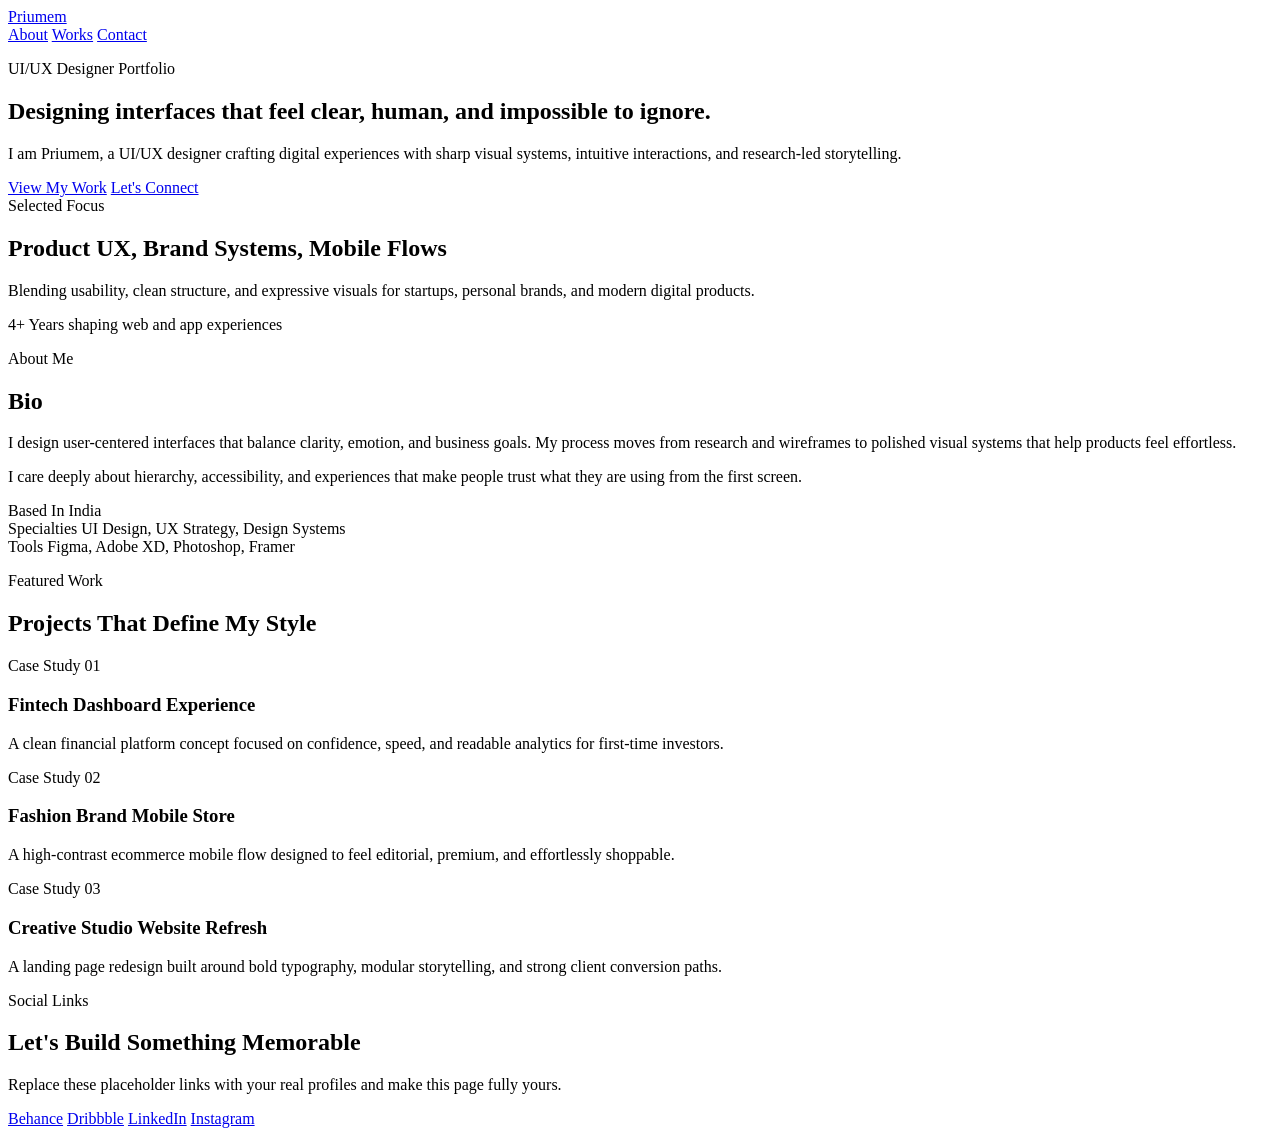
==== index.html @ 35faa994 "Add portfolio landing page" ====
<!DOCTYPE html>
<html lang="en">
  <head>
    <meta charset="UTF-8" />
    <meta name="viewport" content="width=device-width, initial-scale=1.0" />
    <title>Priumem | UI/UX Designer</title>
    <meta
      name="description"
      content="Portfolio landing page for Priumem, a UI/UX designer focused on thoughtful product experiences and bold visual systems."
    />
    <link rel="preconnect" href="https://fonts.googleapis.com" />
    <link rel="preconnect" href="https://fonts.gstatic.com" crossorigin />
    <link
      href="https://fonts.googleapis.com/css2?family=Syne:wght@400;500;600;700;800&family=Manrope:wght@400;500;600;700&display=swap"
      rel="stylesheet"
    />
    <link rel="stylesheet" href="styles.css" />
  </head>
  <body>
    <div class="page-shell">
      <header class="topbar">
        <a class="brand" href="#home">Priumem</a>
        <nav class="nav">
          <a href="#about">About</a>
          <a href="#works">Works</a>
          <a href="#contact">Contact</a>
        </nav>
      </header>

      <main id="home">
        <section class="hero reveal">
          <div class="hero-copy">
            <p class="eyebrow">UI/UX Designer Portfolio</p>
            <h1>Designing interfaces that feel clear, human, and impossible to ignore.</h1>
            <p class="hero-text">
              I am Priumem, a UI/UX designer crafting digital experiences with sharp
              visual systems, intuitive interactions, and research-led storytelling.
            </p>
            <div class="hero-actions">
              <a class="button button-primary" href="#works">View My Work</a>
              <a class="button button-secondary" href="#contact">Let's Connect</a>
            </div>
          </div>

          <div class="hero-panel">
            <div class="hero-card hero-card-main">
              <span class="card-label">Selected Focus</span>
              <h2>Product UX, Brand Systems, Mobile Flows</h2>
              <p>
                Blending usability, clean structure, and expressive visuals for startups,
                personal brands, and modern digital products.
              </p>
            </div>
            <div class="hero-card hero-card-accent">
              <span class="stat-number">4+</span>
              <span class="stat-label">Years shaping web and app experiences</span>
            </div>
          </div>
        </section>

        <section id="about" class="about reveal">
          <div class="section-heading">
            <p class="eyebrow">About Me</p>
            <h2>Bio</h2>
          </div>
          <div class="about-grid">
            <article class="about-card">
              <p>
                I design user-centered interfaces that balance clarity, emotion, and
                business goals. My process moves from research and wireframes to polished
                visual systems that help products feel effortless.
              </p>
              <p>
                I care deeply about hierarchy, accessibility, and experiences that make
                people trust what they are using from the first screen.
              </p>
            </article>
            <aside class="about-meta">
              <div class="meta-item">
                <span class="meta-title">Based In</span>
                <span class="meta-value">India</span>
              </div>
              <div class="meta-item">
                <span class="meta-title">Specialties</span>
                <span class="meta-value">UI Design, UX Strategy, Design Systems</span>
              </div>
              <div class="meta-item">
                <span class="meta-title">Tools</span>
                <span class="meta-value">Figma, Adobe XD, Photoshop, Framer</span>
              </div>
            </aside>
          </div>
        </section>

        <section id="works" class="works reveal">
          <div class="section-heading">
            <p class="eyebrow">Featured Work</p>
            <h2>Projects That Define My Style</h2>
          </div>

          <div class="work-grid">
            <article class="work-card">
              <div class="work-visual work-visual-one"></div>
              <div class="work-content">
                <p class="work-type">Case Study 01</p>
                <h3>Fintech Dashboard Experience</h3>
                <p>
                  A clean financial platform concept focused on confidence, speed, and
                  readable analytics for first-time investors.
                </p>
              </div>
            </article>

            <article class="work-card">
              <div class="work-visual work-visual-two"></div>
              <div class="work-content">
                <p class="work-type">Case Study 02</p>
                <h3>Fashion Brand Mobile Store</h3>
                <p>
                  A high-contrast ecommerce mobile flow designed to feel editorial,
                  premium, and effortlessly shoppable.
                </p>
              </div>
            </article>

            <article class="work-card">
              <div class="work-visual work-visual-three"></div>
              <div class="work-content">
                <p class="work-type">Case Study 03</p>
                <h3>Creative Studio Website Refresh</h3>
                <p>
                  A landing page redesign built around bold typography, modular storytelling,
                  and strong client conversion paths.
                </p>
              </div>
            </article>
          </div>
        </section>

        <section id="contact" class="contact reveal">
          <div class="section-heading">
            <p class="eyebrow">Social Links</p>
            <h2>Let's Build Something Memorable</h2>
          </div>

          <div class="contact-panel">
            <p>
              Replace these placeholder links with your real profiles and make this page
              fully yours.
            </p>
            <div class="social-links">
              <a href="https://www.behance.net/" target="_blank" rel="noreferrer">Behance</a>
              <a href="https://dribbble.com/" target="_blank" rel="noreferrer">Dribbble</a>
              <a href="https://www.linkedin.com/" target="_blank" rel="noreferrer">LinkedIn</a>
              <a href="https://www.instagram.com/" target="_blank" rel="noreferrer">Instagram</a>
            </div>
          </div>
        </section>
      </main>
    </div>

    <script src="script.js"></script>
  </body>
</html>
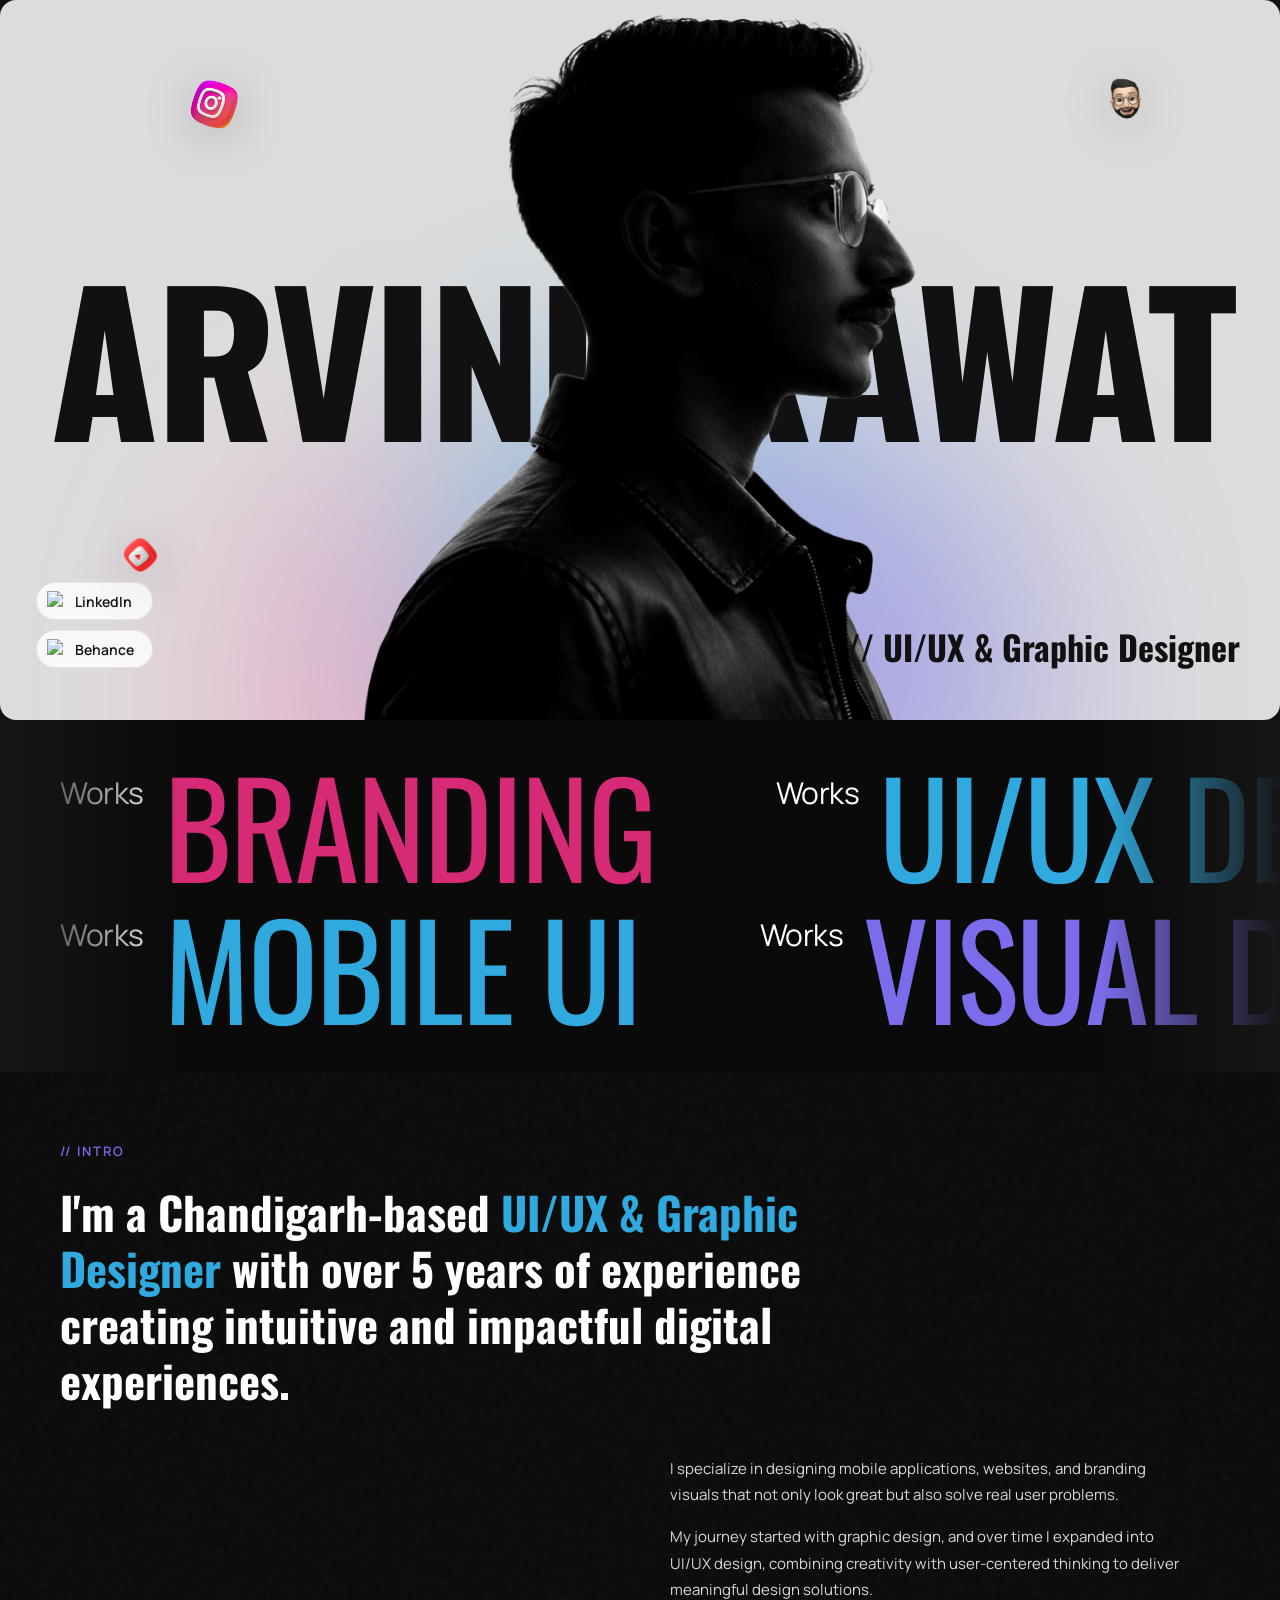
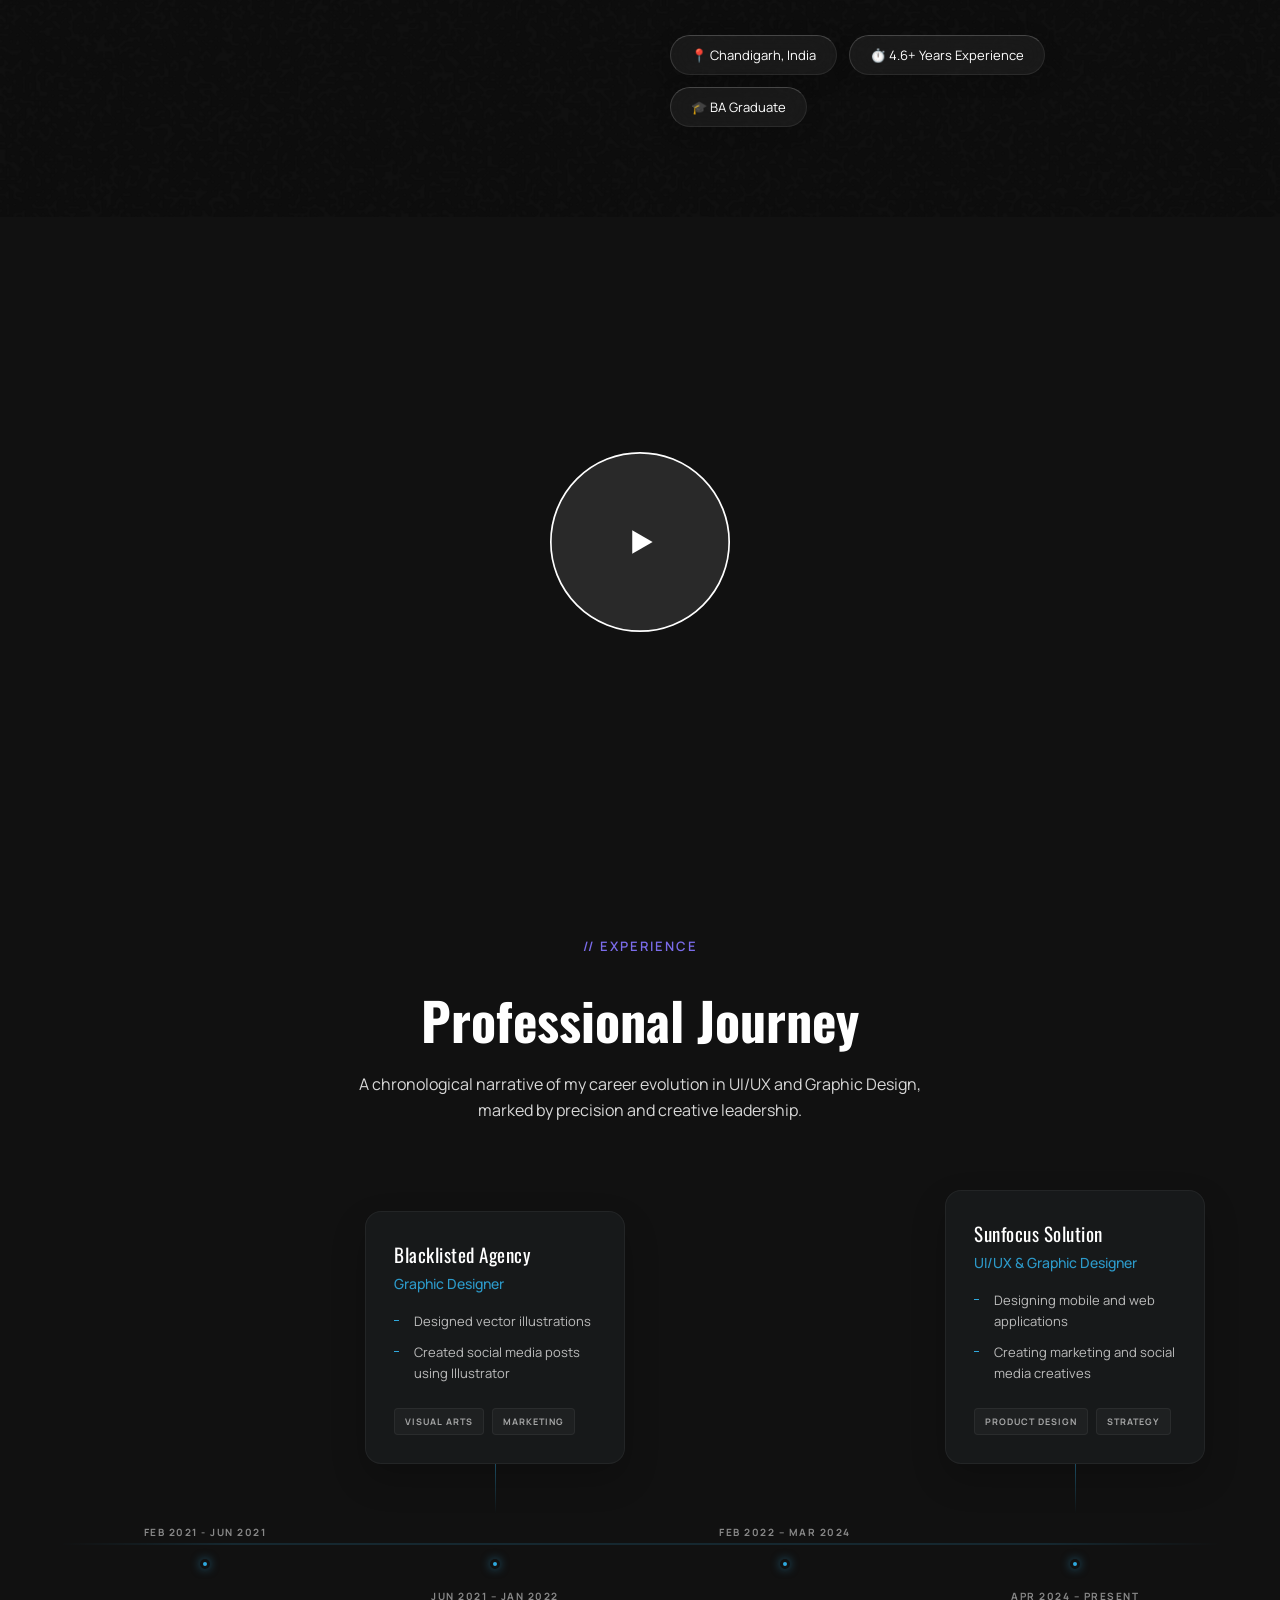
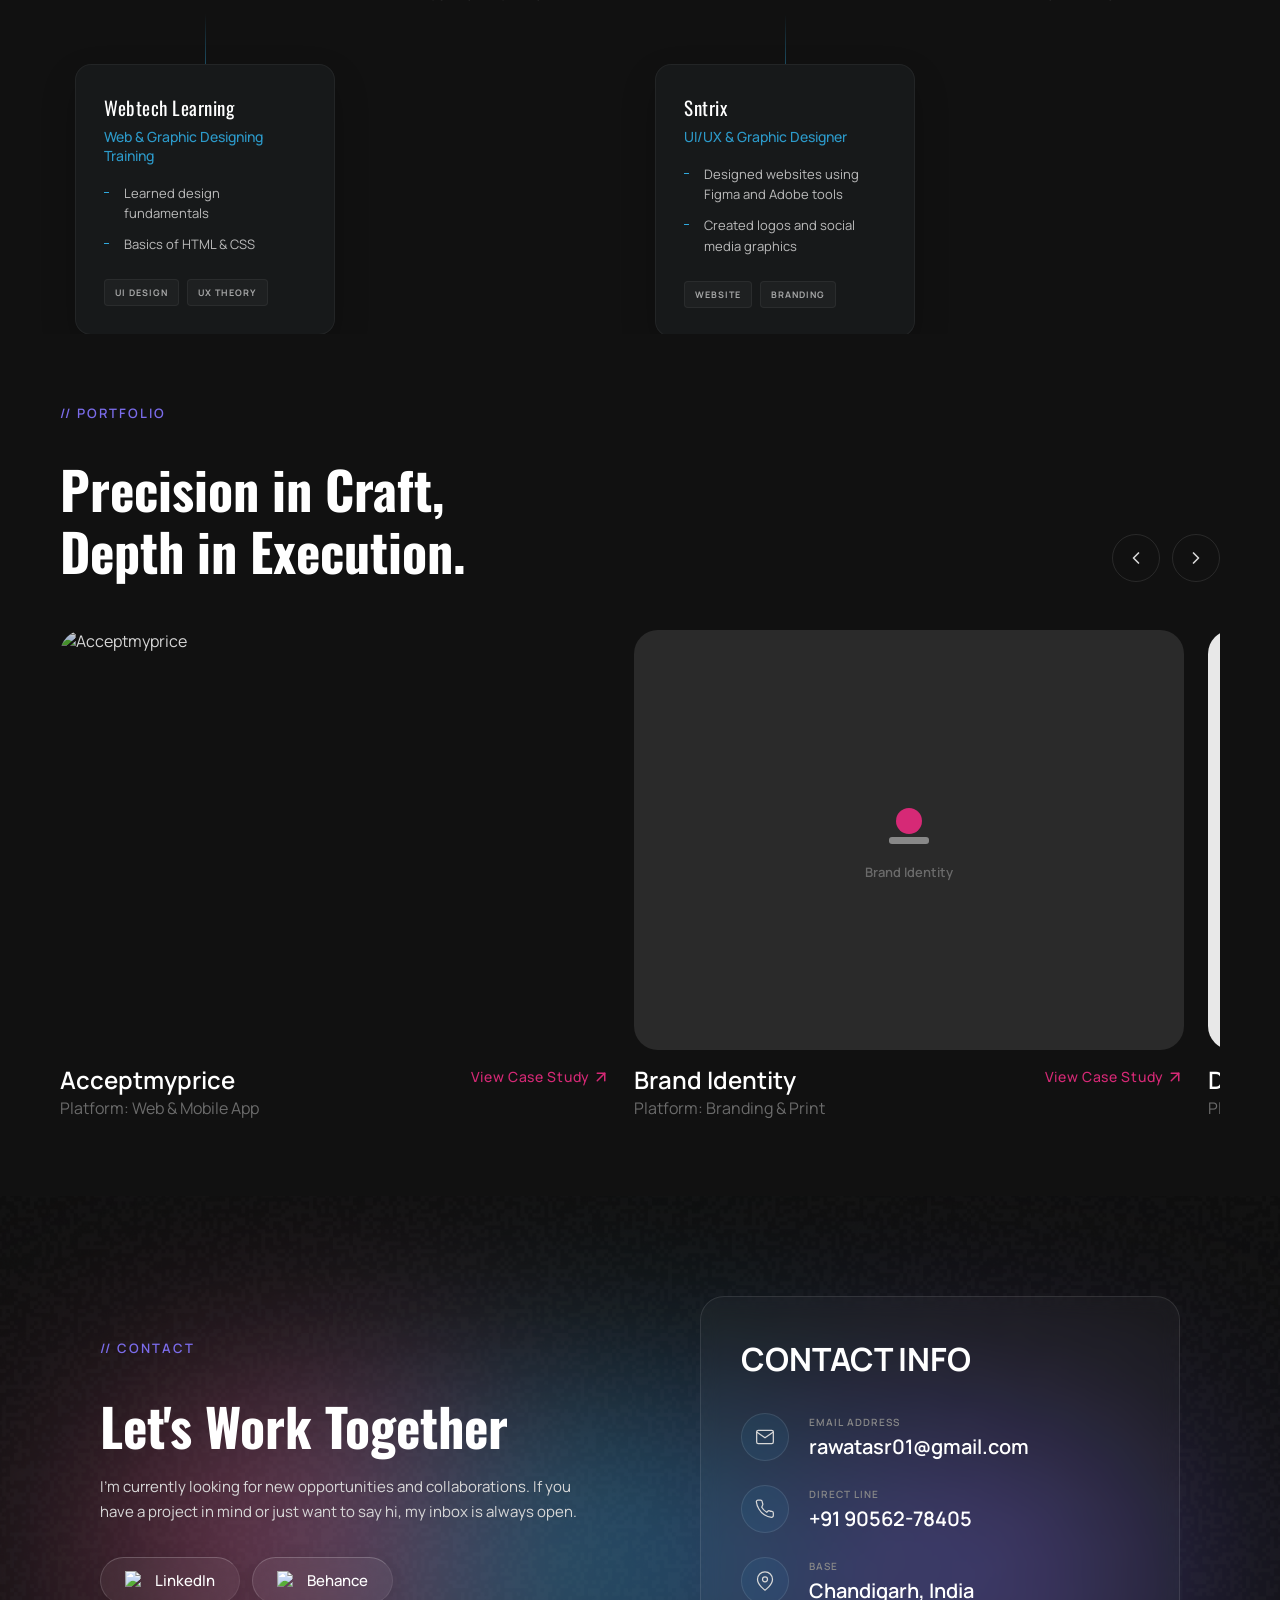
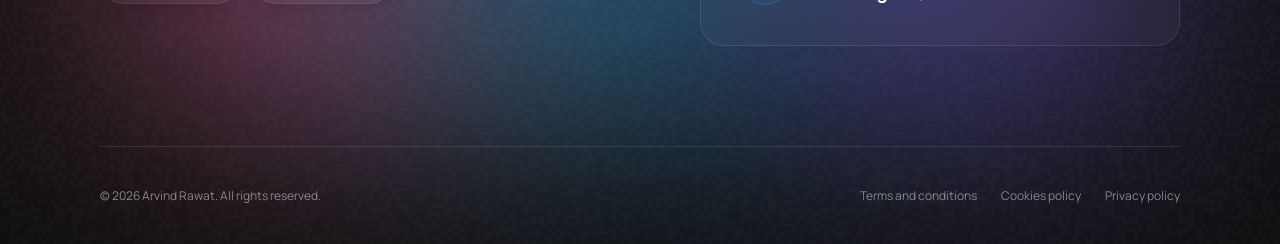
==== commit 56e1258d: "Initial portfolio website" ====
--- a/index.html
+++ b/index.html
@@ -1,164 +1,588 @@
 <!DOCTYPE html>
 <html lang="en">
-  <head>
-    <meta charset="UTF-8" />
-    <meta name="viewport" content="width=device-width, initial-scale=1.0" />
-    <title>Priumem | UI/UX Designer</title>
-    <meta
-      name="description"
-      content="Portfolio landing page for Priumem, a UI/UX designer focused on thoughtful product experiences and bold visual systems."
-    />
-    <link rel="preconnect" href="https://fonts.googleapis.com" />
-    <link rel="preconnect" href="https://fonts.gstatic.com" crossorigin />
-    <link
-      href="https://fonts.googleapis.com/css2?family=Syne:wght@400;500;600;700;800&family=Manrope:wght@400;500;600;700&display=swap"
-      rel="stylesheet"
-    />
-    <link rel="stylesheet" href="styles.css" />
-  </head>
-  <body>
-    <div class="page-shell">
-      <header class="topbar">
-        <a class="brand" href="#home">Priumem</a>
-        <nav class="nav">
-          <a href="#about">About</a>
-          <a href="#works">Works</a>
-          <a href="#contact">Contact</a>
-        </nav>
-      </header>
-
-      <main id="home">
-        <section class="hero reveal">
-          <div class="hero-copy">
-            <p class="eyebrow">UI/UX Designer Portfolio</p>
-            <h1>Designing interfaces that feel clear, human, and impossible to ignore.</h1>
-            <p class="hero-text">
-              I am Priumem, a UI/UX designer crafting digital experiences with sharp
-              visual systems, intuitive interactions, and research-led storytelling.
-            </p>
-            <div class="hero-actions">
-              <a class="button button-primary" href="#works">View My Work</a>
-              <a class="button button-secondary" href="#contact">Let's Connect</a>
-            </div>
-          </div>
-
-          <div class="hero-panel">
-            <div class="hero-card hero-card-main">
-              <span class="card-label">Selected Focus</span>
-              <h2>Product UX, Brand Systems, Mobile Flows</h2>
-              <p>
-                Blending usability, clean structure, and expressive visuals for startups,
-                personal brands, and modern digital products.
-              </p>
-            </div>
-            <div class="hero-card hero-card-accent">
-              <span class="stat-number">4+</span>
-              <span class="stat-label">Years shaping web and app experiences</span>
-            </div>
-          </div>
-        </section>
-
-        <section id="about" class="about reveal">
-          <div class="section-heading">
-            <p class="eyebrow">About Me</p>
-            <h2>Bio</h2>
-          </div>
-          <div class="about-grid">
-            <article class="about-card">
-              <p>
-                I design user-centered interfaces that balance clarity, emotion, and
-                business goals. My process moves from research and wireframes to polished
-                visual systems that help products feel effortless.
-              </p>
-              <p>
-                I care deeply about hierarchy, accessibility, and experiences that make
-                people trust what they are using from the first screen.
-              </p>
-            </article>
-            <aside class="about-meta">
-              <div class="meta-item">
-                <span class="meta-title">Based In</span>
-                <span class="meta-value">India</span>
-              </div>
-              <div class="meta-item">
-                <span class="meta-title">Specialties</span>
-                <span class="meta-value">UI Design, UX Strategy, Design Systems</span>
-              </div>
-              <div class="meta-item">
-                <span class="meta-title">Tools</span>
-                <span class="meta-value">Figma, Adobe XD, Photoshop, Framer</span>
-              </div>
-            </aside>
-          </div>
-        </section>
-
-        <section id="works" class="works reveal">
-          <div class="section-heading">
-            <p class="eyebrow">Featured Work</p>
-            <h2>Projects That Define My Style</h2>
-          </div>
-
-          <div class="work-grid">
-            <article class="work-card">
-              <div class="work-visual work-visual-one"></div>
-              <div class="work-content">
-                <p class="work-type">Case Study 01</p>
-                <h3>Fintech Dashboard Experience</h3>
-                <p>
-                  A clean financial platform concept focused on confidence, speed, and
-                  readable analytics for first-time investors.
-                </p>
-              </div>
-            </article>
-
-            <article class="work-card">
-              <div class="work-visual work-visual-two"></div>
-              <div class="work-content">
-                <p class="work-type">Case Study 02</p>
-                <h3>Fashion Brand Mobile Store</h3>
-                <p>
-                  A high-contrast ecommerce mobile flow designed to feel editorial,
-                  premium, and effortlessly shoppable.
-                </p>
-              </div>
-            </article>
-
-            <article class="work-card">
-              <div class="work-visual work-visual-three"></div>
-              <div class="work-content">
-                <p class="work-type">Case Study 03</p>
-                <h3>Creative Studio Website Refresh</h3>
-                <p>
-                  A landing page redesign built around bold typography, modular storytelling,
-                  and strong client conversion paths.
-                </p>
-              </div>
-            </article>
-          </div>
-        </section>
-
-        <section id="contact" class="contact reveal">
-          <div class="section-heading">
-            <p class="eyebrow">Social Links</p>
-            <h2>Let's Build Something Memorable</h2>
-          </div>
-
-          <div class="contact-panel">
-            <p>
-              Replace these placeholder links with your real profiles and make this page
-              fully yours.
-            </p>
-            <div class="social-links">
-              <a href="https://www.behance.net/" target="_blank" rel="noreferrer">Behance</a>
-              <a href="https://dribbble.com/" target="_blank" rel="noreferrer">Dribbble</a>
-              <a href="https://www.linkedin.com/" target="_blank" rel="noreferrer">LinkedIn</a>
-              <a href="https://www.instagram.com/" target="_blank" rel="noreferrer">Instagram</a>
-            </div>
-          </div>
-        </section>
-      </main>
-    </div>
-
-    <script src="script.js"></script>
-  </body>
+
+<head>
+  <meta charset="UTF-8" />
+  <meta name="viewport" content="width=device-width, initial-scale=1.0" />
+  <title>Arvind Rawat — UI/UX & Graphic Designer</title>
+  <meta name="description"
+    content="Arvind Rawat is a Chandigarh-based UI/UX & Graphic Designer with over 5 years of experience creating intuitive and impactful digital experiences." />
+
+  <!-- Fonts -->
+  <link
+    href="https://fonts.googleapis.com/css2?family=Oswald:wght@300;400;700&family=Manrope:wght@400;500;600;700&display=swap"
+    rel="stylesheet" />
+
+  <!-- Styles: Design System -->
+  <link rel="stylesheet" href="styles/reset.css" />
+  <link rel="stylesheet" href="styles/variables.css" />
+  <link rel="stylesheet" href="styles/base.css" />
+  <link rel="stylesheet" href="styles/layout.css" />
+
+  <!-- Styles: Components -->
+  <link rel="stylesheet" href="styles/components/buttons.css" />
+  <link rel="stylesheet" href="styles/components/chips.css" />
+  <link rel="stylesheet" href="styles/components/cards.css" />
+  <link rel="stylesheet" href="styles/components/section-header.css" />
+
+  <!-- Styles: Sections -->
+  <link rel="stylesheet" href="styles/sections/hero.css" />
+  <link rel="stylesheet" href="styles/sections/marquee.css" />
+  <link rel="stylesheet" href="styles/sections/intro.css" />
+  <link rel="stylesheet" href="styles/sections/video.css" />
+  <link rel="stylesheet" href="styles/sections/experience.css" />
+  <link rel="stylesheet" href="styles/sections/portfolio.css" />
+  <link rel="stylesheet" href="styles/sections/contact.css" />
+</head>
+
+<body>
+
+  <!-- ═══════════════════════════ HERO ═══════════════════════════ -->
+  <section class="hero" id="home">
+    <div class="hero-bg-name" id="heroBg">Arvind Rawat</div>
+    <div class="hero-name-overlay" id="heroOv">Arvind Rawat</div>
+
+    <img class="hero-portrait" src="assets/HERO SECTION PERSON.png"
+      alt="Arvind Rawat" />
+
+    <div class="hero-role">// UI/UX &amp; Graphic Designer</div>
+
+    <div class="hero-social">
+      <a class="pill-btn" href="#">
+        <img src="https://www.figma.com/api/mcp/asset/995bb3dd-815f-4315-bf22-6ea103fe852d" alt="LinkedIn" />
+        LinkedIn
+      </a>
+      <a class="pill-btn" href="#">
+        <img src="https://www.figma.com/api/mcp/asset/af950786-ec26-486a-9f56-431e8ff584ba" alt="Behance" />
+        Behance
+      </a>
+    </div>
+
+    <div class="fi fi-ig"><img src="assets/Instagram.png" alt="Instagram" /></div>
+    <div class="fi fi-yt"><img src="assets/Youtube.png" alt="YouTube" /></div>
+    <div class="fi fi-mm"><img src="assets/Male Memojis.png" alt="Memoji" /></div>
+  </section>
+  </section>
+
+  <!-- ═══════════════════════════ MARQUEE ═══════════════════════════ -->
+  <div class="marquee-section">
+    <!-- ROW 1: right → left -->
+    <div class="marquee-row rtl">
+      <div class="marquee-track">
+        <div class="mi"><span class="ml">Works</span><span class="mt pink">BRANDING</span><span class="dot"></span>
+        </div>
+        <div class="mi"><span class="ml">Works</span><span class="mt blue">UI/UX DESIGN</span><span class="dot"></span>
+        </div>
+        <div class="mi"><span class="ml">Works</span><span class="mt pink">SOCIAL MEDIA</span><span class="dot"></span>
+        </div>
+        <div class="mi"><span class="ml">Works</span><span class="mt purple">WEB DESIGN</span><span class="dot"></span>
+        </div>
+        <div class="mi"><span class="ml">Works</span><span class="mt blue">MOBILE UI</span><span class="dot"></span>
+        </div>
+        <div class="mi"><span class="ml">Works</span><span class="mt purple">VISUAL DESIGN</span><span
+            class="dot"></span></div>
+        <!-- Repeat -->
+        <div class="mi"><span class="ml">Works</span><span class="mt pink">BRANDING</span><span class="dot"></span>
+        </div>
+        <div class="mi"><span class="ml">Works</span><span class="mt blue">UI/UX DESIGN</span><span class="dot"></span>
+        </div>
+        <div class="mi"><span class="ml">Works</span><span class="mt pink">SOCIAL MEDIA</span><span class="dot"></span>
+        </div>
+        <div class="mi"><span class="ml">Works</span><span class="mt purple">WEB DESIGN</span><span class="dot"></span>
+        </div>
+        <div class="mi"><span class="ml">Works</span><span class="mt blue">MOBILE UI</span><span class="dot"></span>
+        </div>
+        <div class="mi"><span class="ml">Works</span><span class="mt purple">VISUAL DESIGN</span><span
+            class="dot"></span></div>
+      </div>
+    </div>
+
+    <!-- ROW 2: left → right -->
+    <div class="marquee-row ltr">
+      <div class="marquee-track">
+        <div class="mi"><span class="ml">Works</span><span class="mt blue">MOBILE UI</span><span class="dot"></span>
+        </div>
+        <div class="mi"><span class="ml">Works</span><span class="mt purple">VISUAL DESIGN</span><span
+            class="dot"></span></div>
+        <div class="mi"><span class="ml">Works</span><span class="mt pink">BRANDING</span><span class="dot"></span>
+        </div>
+        <div class="mi"><span class="ml">Works</span><span class="mt blue">UI/UX DESIGN</span><span class="dot"></span>
+        </div>
+        <div class="mi"><span class="ml">Works</span><span class="mt pink">SOCIAL MEDIA</span><span class="dot"></span>
+        </div>
+        <div class="mi"><span class="ml">Works</span><span class="mt purple">WEB DESIGN</span><span class="dot"></span>
+        </div>
+        <!-- Repeat -->
+        <div class="mi"><span class="ml">Works</span><span class="mt blue">MOBILE UI</span><span class="dot"></span>
+        </div>
+        <div class="mi"><span class="ml">Works</span><span class="mt purple">VISUAL DESIGN</span><span
+            class="dot"></span></div>
+        <div class="mi"><span class="ml">Works</span><span class="mt pink">BRANDING</span><span class="dot"></span>
+        </div>
+        <div class="mi"><span class="ml">Works</span><span class="mt blue">UI/UX DESIGN</span><span class="dot"></span>
+        </div>
+        <div class="mi"><span class="ml">Works</span><span class="mt pink">SOCIAL MEDIA</span><span class="dot"></span>
+        </div>
+        <div class="mi"><span class="ml">Works</span><span class="mt purple">WEB DESIGN</span><span class="dot"></span>
+        </div>
+      </div>
+    </div>
+  </div>
+
+  <!-- ═══════════════════════════ INTRO ═══════════════════════════ -->
+  <section id="about" class="intro-sec">
+    <div class="container">
+      <div class="reveal">
+        <div class="lbl intro-label">// INTRO</div>
+        <h2 class="intro-title">
+          I'm a Chandigarh-based
+          <span class="accent">UI/UX &amp; Graphic Designer</span>
+          with over 5 years of experience creating intuitive and impactful digital experiences.
+        </h2>
+        <div class="intro-bottom">
+          <div></div>
+          <div class="intro-bottom-right">
+            <div class="about-desc">
+              <p>I specialize in designing mobile applications, websites, and branding visuals that not only look great
+                but also solve real user problems.</p>
+              <p>My journey started with graphic design, and over time I expanded into UI/UX design, combining
+                creativity with user-centered thinking to deliver meaningful design solutions.</p>
+            </div>
+            <div class="chips">
+              <div class="chip">📍 Chandigarh, India</div>
+              <div class="chip">⏱️ 4.6+ Years Experience</div>
+              <div class="chip">🎓 BA Graduate</div>
+            </div>
+          </div>
+        </div>
+      </div>
+    </div>
+  </section>
+
+  <!-- ═══════════════════════════ VIDEO ═══════════════════════════ -->
+  <section class="video-sec reveal">
+    <div class="play">
+      <img src="assets/play button.svg" alt="Play Button">
+    </div>
+  </section>
+
+  <!-- ═══════════════════════════ EXPERIENCE ═══════════════════════════ -->
+  <section id="experience" class="exp-sec">
+    <div class="professional-journey">
+      <!-- Header Section -->
+      <div class="header-section">
+        <div class="container">
+          <div class="reveal">
+            <div class="lbl">// EXPERIENCE</div>
+            <h2 class="stitle">Professional Journey</h2>
+            <div class="subtitle">
+              <p>A chronological narrative of my career evolution in UI/UX and Graphic Design,</p>
+              <p>marked by precision and creative leadership.</p>
+            </div>
+          </div>
+        </div>
+      </div>
+
+      <!-- Timeline Section -->
+      <div class="timeline-section reveal">
+        <div class="container">
+          <!-- Horizontal Timeline Line (Desktop) -->
+          <div class="timeline-line-horizontal"></div>
+
+          <!-- Vertical Timeline Line (Mobile) -->
+          <div class="timeline-line-vertical"></div>
+
+          <!-- Desktop Timeline -->
+          <div class="timeline-desktop">
+            <!-- Item 1: Webtech Learning (Bottom) -->
+            <div class="timeline-item">
+              <div class="timeline-container bottom">
+                <div class="vertical-divider top-divider"></div>
+                <div class="timeline-card">
+                  <div class="card-content">
+                    <div class="card-header">
+                      <h3 class="card-title">Webtech Learning</h3>
+                      <p class="card-subtitle">Web & Graphic Designing Training</p>
+                    </div>
+                    <ul class="card-list">
+                      <li>Learned design fundamentals</li>
+                      <li>Basics of HTML & CSS</li>
+                    </ul>
+                    <div class="card-tags">
+                      <span class="tag">UI DESIGN</span>
+                      <span class="tag">UX THEORY</span>
+                    </div>
+                  </div>
+                </div>
+              </div>
+              <div class="timeline-date bottom-date">FEB 2021 - JUN 2021</div>
+              <div class="timeline-dot"></div>
+            </div>
+
+            <!-- Item 2: Blacklisted Agency (Top) -->
+            <div class="timeline-item">
+              <div class="timeline-container top">
+                <div class="timeline-card">
+                  <div class="card-content">
+                    <div class="card-header">
+                      <h3 class="card-title">Blacklisted Agency</h3>
+                      <p class="card-subtitle">Graphic Designer</p>
+                    </div>
+                    <ul class="card-list">
+                      <li>Designed vector illustrations</li>
+                      <li>Created social media posts using Illustrator</li>
+                    </ul>
+                    <div class="card-tags">
+                      <span class="tag">VISUAL ARTS</span>
+                      <span class="tag">MARKETING</span>
+                    </div>
+                  </div>
+                </div>
+                <div class="vertical-divider bottom-divider"></div>
+              </div>
+              <div class="timeline-date top-date">JUN 2021 – JAN 2022</div>
+              <div class="timeline-dot"></div>
+            </div>
+
+            <!-- Item 3: Sntrix (Bottom) -->
+            <div class="timeline-item">
+              <div class="timeline-container bottom">
+                <div class="vertical-divider top-divider"></div>
+                <div class="timeline-card">
+                  <div class="card-content">
+                    <div class="card-header">
+                      <h3 class="card-title">Sntrix</h3>
+                      <p class="card-subtitle">UI/UX & Graphic Designer</p>
+                    </div>
+                    <ul class="card-list">
+                      <li>Designed websites using Figma and Adobe tools</li>
+                      <li>Created logos and social media graphics</li>
+                    </ul>
+                    <div class="card-tags">
+                      <span class="tag">WEBSITE</span>
+                      <span class="tag">BRANDING</span>
+                    </div>
+                  </div>
+                </div>
+              </div>
+              <div class="timeline-date bottom-date">FEB 2022 – MAR 2024</div>
+              <div class="timeline-dot"></div>
+            </div>
+
+            <!-- Item 4: Sunfocus Solution (Top) -->
+            <div class="timeline-item">
+              <div class="timeline-container top">
+                <div class="timeline-card">
+                  <div class="card-content">
+                    <div class="card-header">
+                      <h3 class="card-title">Sunfocus Solution</h3>
+                      <p class="card-subtitle">UI/UX & Graphic Designer</p>
+                    </div>
+                    <ul class="card-list">
+                      <li>Designing mobile and web applications</li>
+                      <li>Creating marketing and social media creatives</li>
+                    </ul>
+                    <div class="card-tags">
+                      <span class="tag">PRODUCT DESIGN</span>
+                      <span class="tag">STRATEGY</span>
+                    </div>
+                  </div>
+                </div>
+                <div class="vertical-divider bottom-divider"></div>
+              </div>
+              <div class="timeline-date top-date">APR 2024 – PRESENT</div>
+              <div class="timeline-dot"></div>
+            </div>
+          </div>
+
+          <!-- Mobile Timeline -->
+          <div class="timeline-mobile">
+            <!-- Item 1 -->
+            <div class="mobile-timeline-item">
+              <div class="mobile-dot"></div>
+              <div class="mobile-content">
+                <div class="mobile-date">FEB 2021 - JUN 2021</div>
+                <div class="timeline-card">
+                  <div class="card-content">
+                    <div class="card-header">
+                      <h3 class="card-title">Webtech Learning</h3>
+                      <p class="card-subtitle">Web & Graphic Designing Training</p>
+                    </div>
+                    <ul class="card-list">
+                      <li>Learned design fundamentals</li>
+                      <li>Basics of HTML & CSS</li>
+                    </ul>
+                    <div class="card-tags">
+                      <span class="tag">UI DESIGN</span>
+                      <span class="tag">UX THEORY</span>
+                    </div>
+                  </div>
+                </div>
+              </div>
+            </div>
+
+            <!-- Item 2 -->
+            <div class="mobile-timeline-item">
+              <div class="mobile-dot"></div>
+              <div class="mobile-content">
+                <div class="mobile-date">JUN 2021 – JAN 2022</div>
+                <div class="timeline-card">
+                  <div class="card-content">
+                    <div class="card-header">
+                      <h3 class="card-title">Blacklisted Agency</h3>
+                      <p class="card-subtitle">Graphic Designer</p>
+                    </div>
+                    <ul class="card-list">
+                      <li>Designed vector illustrations</li>
+                      <li>Created social media posts using Illustrator</li>
+                    </ul>
+                    <div class="card-tags">
+                      <span class="tag">VISUAL ARTS</span>
+                      <span class="tag">MARKETING</span>
+                    </div>
+                  </div>
+                </div>
+              </div>
+            </div>
+
+            <!-- Item 3 -->
+            <div class="mobile-timeline-item">
+              <div class="mobile-dot"></div>
+              <div class="mobile-content">
+                <div class="mobile-date">FEB 2022 – MAR 2024</div>
+                <div class="timeline-card">
+                  <div class="card-content">
+                    <div class="card-header">
+                      <h3 class="card-title">Sntrix</h3>
+                      <p class="card-subtitle">UI/UX & Graphic Designer</p>
+                    </div>
+                    <ul class="card-list">
+                      <li>Designed websites using Figma and Adobe tools</li>
+                      <li>Created logos and social media graphics</li>
+                    </ul>
+                    <div class="card-tags">
+                      <span class="tag">WEBSITE</span>
+                      <span class="tag">BRANDING</span>
+                    </div>
+                  </div>
+                </div>
+              </div>
+            </div>
+
+            <!-- Item 4 -->
+            <div class="mobile-timeline-item">
+              <div class="mobile-dot"></div>
+              <div class="mobile-content">
+                <div class="mobile-date">APR 2024 – PRESENT</div>
+                <div class="timeline-card">
+                  <div class="card-content">
+                    <div class="card-header">
+                      <h3 class="card-title">Sunfocus Solution</h3>
+                      <p class="card-subtitle">UI/UX & Graphic Designer</p>
+                    </div>
+                    <ul class="card-list">
+                      <li>Designing mobile and web applications</li>
+                      <li>Creating marketing and social media creatives</li>
+                    </ul>
+                    <div class="card-tags">
+                      <span class="tag">PRODUCT DESIGN</span>
+                      <span class="tag">STRATEGY</span>
+                    </div>
+                  </div>
+                </div>
+              </div>
+            </div>
+          </div>
+        </div>
+      </div>
+    </div>
+  </section>
+
+  <!-- ═══════════════════════════ PORTFOLIO ═══════════════════════════ -->
+  <section id="portfolio" class="port-sec">
+    <div class="container">
+      <div class="port-head reveal">
+        <div>
+          <div class="lbl">// PORTFOLIO</div>
+          <h2 class="stitle">Precision in Craft,<br>Depth in Execution.</h2>
+        </div>
+        <div class="port-nav">
+          <button class="arr" onclick="scrollPort(-1)"><svg viewBox="0 0 24 24">
+              <polyline points="15 18 9 12 15 6" />
+            </svg></button>
+          <button class="arr" onclick="scrollPort(1)"><svg viewBox="0 0 24 24">
+              <polyline points="9 18 15 12 9 6" />
+            </svg></button>
+        </div>
+      </div>
+
+      <div class="port-grid reveal" id="portGrid">
+
+        <!-- Card 1 -->
+        <div class="port-card">
+          <div class="port-img">
+            <img src="https://www.figma.com/api/mcp/asset/a6886d65-6852-45b0-9133-00b33fedeb17" alt="Acceptmyprice"
+              style="filter:brightness(0.82) contrast(1.05);" />
+          </div>
+          <div class="port-foot">
+            <div>
+              <div class="port-name">Acceptmyprice</div>
+              <div class="port-sub">Platform: Web &amp; Mobile App</div>
+            </div>
+            <a class="port-lnk" href="#">View Case Study<svg viewBox="0 0 24 24">
+                <line x1="7" y1="17" x2="17" y2="7"></line>
+                <polyline points="7 7 17 7 17 17"></polyline>
+              </svg></a>
+          </div>
+        </div>
+
+        <!-- Card 2 -->
+        <div class="port-card">
+          <div class="port-img gray-bg">
+            <div class="ph">
+              <svg width="56" height="56" viewBox="0 0 56 56">
+                <circle cx="28" cy="22" r="13" fill="#d62976" />
+                <rect x="8" y="38" width="40" height="7" rx="3" fill="#888" />
+              </svg>
+              <div style="margin-top:8px;">Brand Identity</div>
+            </div>
+          </div>
+          <div class="port-foot">
+            <div>
+              <div class="port-name">Brand Identity</div>
+              <div class="port-sub">Platform: Branding &amp; Print</div>
+            </div>
+            <a class="port-lnk" href="#">View Case Study<svg viewBox="0 0 24 24">
+                <line x1="7" y1="17" x2="17" y2="7"></line>
+                <polyline points="7 7 17 7 17 17"></polyline>
+              </svg></a>
+          </div>
+        </div>
+
+        <!-- Card 3 -->
+        <div class="port-card">
+          <div class="port-img light-bg">
+            <div class="ph" style="color:rgba(0,0,0,0.3);">
+              <svg width="56" height="56" viewBox="0 0 56 56">
+                <rect x="4" y="12" width="48" height="32" rx="5" fill="#2fa9de" opacity=".5" />
+                <rect x="12" y="20" width="32" height="4" rx="2" fill="#fff" opacity=".5" />
+                <rect x="12" y="28" width="20" height="4" rx="2" fill="#fff" opacity=".4" />
+              </svg>
+              <div style="margin-top:8px;">Dashboard UI</div>
+            </div>
+          </div>
+          <div class="port-foot">
+            <div>
+              <div class="port-name">Dashboard UI</div>
+              <div class="port-sub">Platform: Web App</div>
+            </div>
+            <a class="port-lnk" href="#">View Case Study<svg viewBox="0 0 24 24">
+                <line x1="7" y1="17" x2="17" y2="7"></line>
+                <polyline points="7 7 17 7 17 17"></polyline>
+              </svg></a>
+          </div>
+        </div>
+
+        <!-- Card 4 -->
+        <div class="port-card">
+          <div class="port-img dark-bg">
+            <div class="ph">
+              <svg width="56" height="56" viewBox="0 0 56 56">
+                <rect x="16" y="4" width="24" height="48" rx="5" fill="#7b6ceb" opacity=".5" />
+                <rect x="20" y="10" width="16" height="8" rx="2" fill="#fff" opacity=".3" />
+              </svg>
+              <div style="margin-top:8px;">Mobile App</div>
+            </div>
+          </div>
+          <div class="port-foot">
+            <div>
+              <div class="port-name">HealthTrack App</div>
+              <div class="port-sub">Platform: iOS &amp; Android</div>
+            </div>
+            <a class="port-lnk" href="#">View Case Study<svg viewBox="0 0 24 24">
+                <line x1="7" y1="17" x2="17" y2="7"></line>
+                <polyline points="7 7 17 7 17 17"></polyline>
+              </svg></a>
+          </div>
+        </div>
+
+      </div>
+    </div>
+  </section>
+
+  <!-- ═══════════════════════════ CONTACT ═══════════════════════════ -->
+  <section id="contact">
+    <div class="container contact-container">
+      <div class="contact-wrap reveal">
+        <div style="flex: 1;">
+          <div class="lbl">// CONTACT</div>
+          <h2 class="stitle" style="margin-top:40px;">Let's Work Together</h2>
+          <p class="contact-desc">I'm currently looking for new opportunities and collaborations. If you have a project
+            in mind or just want to say hi, my inbox is always open.</p>
+          <div class="contact-btns">
+            <a class="pill-dark" href="#">
+              <img src="https://www.figma.com/api/mcp/asset/995bb3dd-815f-4315-bf22-6ea103fe852d" alt="LinkedIn" />
+              LinkedIn
+            </a>
+            <a class="pill-dark" href="#">
+              <img src="https://www.figma.com/api/mcp/asset/af950786-ec26-486a-9f56-431e8ff584ba" alt="Behance" />
+              Behance
+            </a>
+          </div>
+        </div>
+        <div class="contact-card">
+          <h3>Contact Info</h3>
+          <div class="ci-list">
+            <div class="ci-item">
+              <div class="ci-icon"><svg viewBox="0 0 24 24">
+                  <path d="M4 4h16c1.1 0 2 .9 2 2v12c0 1.1-.9 2-2 2H4c-1.1 0-2-.9-2-2V6c0-1.1.9-2 2-2z" />
+                  <polyline points="22,6 12,13 2,6" />
+                </svg></div>
+              <div>
+                <div class="ci-lbl">EMAIL ADDRESS</div>
+                <div class="ci-val">rawatasr01@gmail.com</div>
+              </div>
+            </div>
+            <div class="ci-item">
+              <div class="ci-icon"><svg viewBox="0 0 24 24">
+                  <path
+                    d="M22 16.92v3a2 2 0 01-2.18 2 19.79 19.79 0 01-8.63-3.07A19.5 19.5 0 014.69 12a19.79 19.79 0 01-3.07-8.67A2 2 0 013.6 1.28h3a2 2 0 012 1.72 12.84 12.84 0 00.7 2.81 2 2 0 01-.45 2.11L8.09 9.91a16 16 0 006 6l1.27-1.27a2 2 0 012.11-.45 12.84 12.84 0 002.81.7A2 2 0 0122 16.92z" />
+                </svg></div>
+              <div>
+                <div class="ci-lbl">DIRECT LINE</div>
+                <div class="ci-val">+91 90562-78405</div>
+              </div>
+            </div>
+            <div class="ci-item">
+              <div class="ci-icon"><svg viewBox="0 0 24 24">
+                  <path d="M21 10c0 7-9 13-9 13s-9-6-9-13a9 9 0 0118 0z" />
+                  <circle cx="12" cy="10" r="3" />
+                </svg></div>
+              <div>
+                <div class="ci-lbl">BASE</div>
+                <div class="ci-val">Chandigarh, India</div>
+              </div>
+            </div>
+          </div>
+        </div>
+      </div>
+
+      <footer class="contact-footer">
+        <span>© 2026 Arvind Rawat. All rights reserved.</span>
+        <div class="footer-links">
+          <a href="#">Terms and conditions</a>
+          <a href="#">Cookies policy</a>
+          <a href="#">Privacy policy</a>
+        </div>
+      </footer>
+    </div>
+  </section>
+
+  <!-- JavaScript -->
+  <script src="js/scroll-reveal.js"></script>
+  <script src="js/portfolio-scroll.js"></script>
+  <script src="js/parallax.js"></script>
+  <script src="js/main.js"></script>
+</body>
+
 </html>
--- a/styles/variables.css
+++ b/styles/variables.css
@@ -0,0 +1,50 @@
+/* ── DESIGN TOKENS ── */
+:root {
+  /* Colors */
+  --bg: #111;
+  --bg-alt: #161616;
+  --bg-card: #1d2022;
+
+  --blue: #2fa9de;
+  --purple: #7b6ceb;
+  --pink: #d62976;
+
+  --text-primary: #ffffff;
+  --text-secondary: #d8d8d8;
+  --text-muted: #bcbcbc;
+  --text-dim: #888;
+  --text-label: #444;
+
+  --chip-bg: #3b3b3c;
+  --chip-text: #bcbcbc;
+  --border: rgba(255, 255, 255, 0.1);
+  --border-light: rgba(255, 255, 255, 0.06);
+
+  /* Typography */
+  --ff-heading: 'Oswald', sans-serif;
+  --ff-body: 'Manrope', sans-serif;
+
+  --fs-xxl: clamp(32px, 4vw, 56px);
+  --fs-xl: clamp(28px, 3vw, 42px);
+  --fs-lg: 22px;
+  --fs-md: 16px;
+  --fs-sm: 15px;
+  --fs-xs: 13px;
+  --fs-xxs: 12px;
+
+  /* Spacing */
+  --section-py: 100px;
+  --section-px: 100px;
+  --section-spacing: 100px;
+  --container-max: 1200px;
+  --container-wide: 1360px;
+
+  /* Radius */
+  --radius-sm: 10px;
+  --radius-md: 16px;
+  --radius-lg: 20px;
+  --radius-pill: 100px;
+
+  /* Transitions */
+  --ease-default: 0.3s ease;
+}
--- a/styles/base.css
+++ b/styles/base.css
@@ -0,0 +1,21 @@
+/* ── BASE STYLES ── */
+body {
+  background: var(--bg);
+  color: var(--text-primary);
+  font-family: var(--ff-body);
+  overflow-x: hidden;
+  -webkit-font-smoothing: antialiased;
+  -moz-osx-font-smoothing: grayscale;
+}
+
+/* ── Scroll-reveal animation ── */
+.reveal {
+  opacity: 0;
+  transform: translateY(36px);
+  transition: opacity 0.7s cubic-bezier(.22,1,.36,1),
+              transform 0.7s cubic-bezier(.22,1,.36,1);
+}
+.reveal.visible {
+  opacity: 1;
+  transform: translateY(0);
+}
--- a/styles/layout.css
+++ b/styles/layout.css
@@ -0,0 +1,82 @@
+/* ── LAYOUT & CONTAINER SYSTEM ── */
+
+/* Responsive container - centers content with consistent max-width */
+.container {
+  width: 100%;
+  max-width: var(--container-max);
+  margin-left: auto;
+  margin-right: auto;
+}
+
+.container--wide {
+  max-width: var(--container-wide);
+}
+
+/* Section base padding - REMOVED to prevent double padding */
+/* Individual sections manage their own padding */
+
+/* ── Responsive scaling ── */
+/* 1440px baseline */
+@media (min-width: 1440px) {
+  :root {
+    --section-px: 0;
+    
+    /* Typography scale up */
+    --fs-xxl: clamp(36px, 5vw, 64px);
+    --fs-xl: clamp(30px, 4vw, 48px);
+    --fs-lg: 24px;
+    --fs-md: 18px;
+    --fs-sm: 17px;
+    --fs-xs: 15px;
+
+    /* Spacing scale up */
+    --section-spacing: 80px;
+    --section-py: var(--section-spacing);
+    
+    /* Radius scale up */
+    --radius-md: 18px;
+  }
+}
+
+/* 1900px+ scale up */
+@media (min-width: 1900px) {
+  :root {
+    --section-px: 0;
+    --container-max: 1690px;
+    --container-wide: 1690px;
+
+    /* Typography scale up */
+    --fs-xxl: clamp(48px, 6vw, 88px);
+    --fs-xl: clamp(36px, 5vw, 64px);
+    --fs-lg: 28px;
+    --fs-md: 20px;
+    --fs-sm: 18px;
+    --fs-xs: 16px;
+    --fs-xxs: 14px;
+
+    /* Spacing scale up */
+    --section-spacing: 100px;
+    --section-py: var(--section-spacing);
+
+    /* Radius scale up */
+    --radius-md: 24px;
+    --radius-lg: 28px;
+  }
+}
+
+/* Smaller desktops */
+@media (max-width: 1280px) {
+  :root {
+    --section-px: 60px;
+    --section-spacing: 70px;
+    --section-py: var(--section-spacing);
+  }
+}
+
+@media (max-width: 1024px) {
+  :root {
+    --section-px: 40px;
+    --section-spacing: 60px;
+    --section-py: var(--section-spacing);
+  }
+}
--- a/styles/components/buttons.css
+++ b/styles/components/buttons.css
@@ -0,0 +1,94 @@
+/* ── BUTTONS ── */
+
+/* CTA nav button */
+.nav-cta {
+  background: var(--blue) !important;
+  color: #fff !important;
+  padding: 9px 22px;
+  border-radius: var(--radius-lg);
+  font-weight: 600 !important;
+}
+
+/* Pill button (hero social) */
+.pill-btn {
+  display: inline-flex;
+  align-items: center;
+  gap: 8px;
+  background: rgba(255, 255, 255, 0.82);
+  backdrop-filter: blur(10px);
+  -webkit-backdrop-filter: blur(10px);
+  border: 1px solid rgba(0, 0, 0, 0.08);
+  padding: 8px 18px 8px 10px;
+  border-radius: 50px;
+  font-size: 14px;
+  font-weight: 600;
+  color: #111111;
+  text-decoration: none;
+  cursor: pointer;
+  transition: all 0.2s ease;
+}
+.pill-btn:hover {
+  background: rgba(255, 255, 255, 0.98);
+  transform: translateY(-2px);
+  box-shadow: 0 4px 15px rgba(0, 0, 0, 0.1);
+}
+.pill-btn img {
+  width: 20px;
+  height: 20px;
+  object-fit: contain;
+}
+
+/* Dark pill (contact section) */
+.pill-dark {
+  display: inline-flex;
+  align-items: center;
+  gap: 10px;
+  background: rgba(255, 255, 255, 0.05);
+  backdrop-filter: blur(16px);
+  -webkit-backdrop-filter: blur(16px);
+  border: 1px solid rgba(255, 255, 255, 0.08);
+  border-top: 1px solid rgba(255, 255, 255, 0.2);
+  border-left: 1px solid rgba(255, 255, 255, 0.15);
+  box-shadow: 0 4px 20px rgba(0, 0, 0, 0.15);
+  padding: 12px 24px;
+  border-radius: 100px;
+  font-size: var(--fs-sm);
+  font-weight: 500;
+  color: #fff;
+  transition: background var(--ease-default), transform var(--ease-default), border-color var(--ease-default);
+}
+.pill-dark:hover {
+  background: rgba(255, 255, 255, 0.1);
+  border-color: rgba(255, 255, 255, 0.2);
+  transform: translateY(-2px);
+}
+.pill-dark img {
+  width: 20px;
+  height: 20px;
+  object-fit: contain;
+}
+
+/* Arrow buttons (portfolio nav) */
+.arr {
+  width: 48px;
+  height: 48px;
+  border-radius: 50%;
+  border: 1px solid var(--border);
+  display: grid;
+  place-items: center;
+  color: var(--text-secondary);
+  transition: background var(--ease-default), border-color var(--ease-default);
+}
+.arr:hover {
+  background: rgba(255, 255, 255, 0.06);
+  border-color: rgba(255, 255, 255, 0.25);
+}
+.arr svg {
+  width: 20px;
+  height: 20px;
+  fill: none;
+  stroke: currentColor;
+  stroke-width: 2;
+  stroke-linecap: round;
+  stroke-linejoin: round;
+}
--- a/styles/components/chips.css
+++ b/styles/components/chips.css
@@ -0,0 +1,44 @@
+/* ── CHIPS & TAGS ── */
+
+/* Info chips (intro section) */
+.chips {
+  display: flex;
+  flex-wrap: wrap;
+  gap: 12px;
+  margin-top: 32px;
+}
+.chip {
+  background: rgba(255, 255, 255, 0.05);
+  backdrop-filter: blur(16px);
+  -webkit-backdrop-filter: blur(16px);
+  border: 1px solid rgba(255, 255, 255, 0.08);
+  border-top: 1px solid rgba(255, 255, 255, 0.2);
+  border-left: 1px solid rgba(255, 255, 255, 0.15);
+  box-shadow: 0 4px 20px rgba(0, 0, 0, 0.15);
+  color: #fff;
+  font-size: var(--fs-xs);
+  font-weight: 400;
+  padding: 10px 20px;
+  border-radius: 100px;
+  display: inline-flex;
+  align-items: center;
+  gap: 8px;
+}
+
+/* Timeline tags */
+.tl-tags {
+  display: flex;
+  gap: 6px;
+  margin-top: 12px;
+  flex-wrap: wrap;
+}
+.tl-tag {
+  font-size: 10px;
+  font-weight: 700;
+  letter-spacing: 1px;
+  color: var(--blue);
+  background: rgba(47, 169, 222, 0.08);
+  border: 1px solid rgba(47, 169, 222, 0.18);
+  padding: 4px 10px;
+  border-radius: var(--radius-pill);
+}
--- a/styles/components/cards.css
+++ b/styles/components/cards.css
@@ -0,0 +1,219 @@
+/* ── CARDS ── */
+
+/* ── Timeline card ── */
+/* Note: Timeline card styles are now in sections/experience.css for better organization */
+
+/* ── Portfolio card ── */
+.port-card {
+  flex-shrink: 0;
+  display: flex;
+  flex-direction: column;
+  gap: 16px;
+  width: 85vw;
+  max-width: 320px;
+  transition: transform var(--ease-default);
+  cursor: pointer;
+}
+.port-card:hover {
+  transform: translateY(-4px);
+}
+
+.port-img {
+  width: 100%;
+  height: 240px;
+  border-radius: 16px;
+  overflow: hidden;
+  position: relative;
+}
+.port-img img {
+  width: 100%;
+  height: 100%;
+  object-fit: cover;
+  transition: transform 0.6s var(--ease-default), filter 0.6s var(--ease-default);
+}
+.port-card:hover .port-img img {
+  transform: scale(1.05);
+}
+
+.port-img.gray-bg  { background: #2a2a2a; }
+.port-img.light-bg { background: #e8e8e8; }
+.port-img.dark-bg  { background: #1a1a2e; }
+
+.ph {
+  display: flex;
+  flex-direction: column;
+  align-items: center;
+  justify-content: center;
+  height: 100%;
+  color: rgba(255, 255, 255, 0.3);
+  font-size: var(--fs-xs);
+  font-weight: 600;
+}
+
+.port-foot {
+  display: flex;
+  align-items: flex-start;
+  justify-content: space-between;
+  width: 100%;
+}
+
+/* Left Content Block */
+.port-foot > div {
+  display: flex;
+  flex-direction: column;
+  gap: 4px;
+}
+
+.port-name {
+  font-family: 'Manrope', sans-serif;
+  font-size: 18px;
+  font-weight: 600;
+  line-height: 1.2;
+  color: #FFFFFF;
+  transition: color var(--ease-default);
+}
+
+.port-sub {
+  font-family: 'Manrope', sans-serif;
+  font-size: 14px;
+  font-weight: 400;
+  line-height: 1.2;
+  color: #6B6B6B;
+}
+
+.port-lnk {
+  display: inline-flex;
+  align-items: center;
+  gap: 2px;
+  font-family: 'Manrope', sans-serif;
+  font-size: 14px;
+  font-weight: 500;
+  letter-spacing: 0.7px;
+  line-height: 21px;
+  color: #D62976;
+  white-space: nowrap;
+  position: relative;
+  text-decoration: none;
+  padding-bottom: 2px;
+}
+.port-lnk::after {
+  content: '';
+  position: absolute;
+  left: 0;
+  bottom: 0;
+  width: 0;
+  height: 1px;
+  background-color: #D62976;
+  transition: width 0.3s var(--ease-default);
+}
+.port-card:hover .port-lnk::after,
+.port-lnk:hover::after {
+  width: 100%;
+}
+
+.port-lnk svg {
+  width: 18px;
+  height: 18px;
+  fill: none;
+  stroke: currentColor;
+  stroke-width: 2;
+  stroke-linecap: round;
+  stroke-linejoin: round;
+  transition: transform 0.3s var(--ease-default);
+}
+.port-card:hover .port-lnk svg,
+.port-lnk:hover svg {
+  transform: translate(2px, -2px);
+}
+
+/* Responsive adjustments */
+@media (min-width: 768px) {
+  .port-card {
+    max-width: 420px;
+    width: 420px;
+  }
+  .port-img {
+    height: 320px;
+    border-radius: 20px;
+  }
+  .port-name {
+    font-size: 20px;
+  }
+  .port-sub {
+    font-size: 15px;
+  }
+}
+
+@media (min-width: 1200px) {
+  .port-card {
+    max-width: 550px;
+    width: 550px;
+  }
+  .port-img {
+    height: 420px;
+    border-radius: 24px;
+  }
+  .port-name {
+    font-size: 24px;
+  }
+  .port-sub {
+    font-size: 16px;
+  }
+}
+
+/* ── Contact card ── */
+.contact-card {
+  background: var(--bg-card);
+  border: 1px solid var(--border);
+  border-radius: var(--radius-md);
+  padding: 36px 32px;
+  min-width: 360px;
+}
+.contact-card h3 {
+  font-family: var(--ff-heading);
+  font-weight: 700;
+  font-size: 22px;
+  margin-bottom: 28px;
+}
+.ci-list {
+  display: flex;
+  flex-direction: column;
+  gap: 20px;
+}
+.ci-item {
+  display: flex;
+  align-items: center;
+  gap: 14px;
+}
+.ci-icon {
+  width: 42px;
+  height: 42px;
+  background: rgba(47, 169, 222, 0.08);
+  border: 1px solid rgba(47, 169, 222, 0.18);
+  border-radius: var(--radius-sm);
+  display: grid;
+  place-items: center;
+  flex-shrink: 0;
+}
+.ci-icon svg {
+  width: 18px;
+  height: 18px;
+  fill: none;
+  stroke: var(--blue);
+  stroke-width: 1.5;
+  stroke-linecap: round;
+  stroke-linejoin: round;
+}
+.ci-lbl {
+  font-size: 11px;
+  color: var(--text-dim);
+  font-weight: 600;
+  text-transform: uppercase;
+  letter-spacing: 0.5px;
+  margin-bottom: 2px;
+}
+.ci-val {
+  font-size: var(--fs-sm);
+  font-weight: 600;
+  color: var(--text-primary);
+}
--- a/styles/components/section-header.css
+++ b/styles/components/section-header.css
@@ -0,0 +1,33 @@
+/* ── SECTION HEADERS ── */
+
+/* Label (// INTRO, // EXPERIENCE, etc.) */
+.lbl {
+  font-size: var(--fs-xs);
+  font-weight: 600;
+  color: var(--purple);
+  text-transform: uppercase;
+  letter-spacing: 2px;
+  margin-bottom: 36px;
+}
+
+/* Section title */
+.stitle {
+  font-family: var(--ff-heading);
+  font-weight: 700;
+  font-size: 52px;
+  line-height: 1.1;
+  color: var(--text-primary);
+}
+
+/* Responsive heading sizes */
+@media (min-width: 1440px) {
+  .stitle {
+    font-size: 60px;
+  }
+}
+
+@media (min-width: 1900px) {
+  .stitle {
+    font-size: 76px;
+  }
+}
--- a/styles/sections/hero.css
+++ b/styles/sections/hero.css
@@ -0,0 +1,299 @@
+/* ── HERO SECTION ── */
+/* Based on Arvind Rawat Hero Design Guide */
+
+.hero {
+  position: relative;
+  height: 780px;
+  min-height: 780px;
+  overflow: hidden;
+  background-image: url('../../assets/bg.png');
+  background-size: cover;
+  background-position: center;
+  background-repeat: no-repeat;
+  border-radius: 16px;
+  max-width: 100%;
+}
+
+/* Gradient Blobs - Bottom Layer */
+/* Glow Blobs removed as per reference */
+.hero-blob-1,
+.hero-blob-2 {
+  display: none;
+}
+
+/* Display Name - "ARVIND RAWAT" */
+.hero-bg-name {
+  position: absolute;
+  left: 50%;
+  top: 50%;
+  transform: translate(-50%, -50%);
+  width: 100%;
+  max-width: 100vw;
+  text-align: center;
+  font-family: var(--ff-heading);
+  font-weight: 700;
+  font-size: clamp(80px, 18vw, 420px);
+  white-space: nowrap;
+  text-transform: uppercase;
+  letter-spacing: clamp(-0.06em, -0.04em, -0.02em);
+  color: #111111;
+  pointer-events: none;
+  z-index: 2;
+  line-height: 0.8;
+  padding: 0 clamp(10px, 2vw, 40px);
+  box-sizing: border-box;
+  overflow: hidden;
+}
+
+.hero-name-overlay {
+  display: none;
+}
+
+/* Person Photo */
+.hero-portrait {
+  position: absolute;
+  bottom: 0;
+  left: 50%;
+  transform: translateX(-50%);
+  height: 100%;
+  width: auto;
+  object-fit: contain;
+  object-position: bottom center;
+  z-index: 3;
+  pointer-events: none;
+  filter: grayscale(100%) contrast(1.1);
+}
+
+/* Role Title - Bottom Right */
+.hero-role {
+  position: absolute;
+  right: 48px;
+  bottom: 62px;
+  font-family: var(--ff-heading);
+  font-weight: 700;
+  font-size: 40px;
+  color: #111111;
+  text-align: right;
+  line-height: 1.2;
+  max-width: 400px;
+  z-index: 5;
+}
+
+/* Social Pills - Bottom Left */
+.hero-social {
+  position: absolute;
+  left: 44px;
+  bottom: 62px;
+  display: flex;
+  flex-direction: column;
+  gap: 10px;
+  z-index: 5;
+}
+
+/* Floating Icons with Animation */
+.fi {
+  position: absolute;
+  z-index: 5;
+  pointer-events: none;
+  animation: floatUpDown 3s ease-in-out infinite;
+}
+
+.fi img {
+  width: 100%;
+  height: 100%;
+  object-fit: contain;
+  display: block;
+  filter: drop-shadow(0 8px 24px rgba(0, 0, 0, 0.18));
+}
+
+/* Instagram Icon - Top Left */
+.fi-ig {
+  top: 80px;
+  left: 240px;
+  width: 76px;
+  height: 76px;
+  animation-delay: 0s;
+}
+
+.fi-ig img {
+  border-radius: 22%;
+}
+
+/* YouTube Icon - Mid Left */
+.fi-yt {
+  bottom: 155px;
+  left: 140px;
+  width: 56px;
+  height: 56px;
+  animation-delay: 0.6s;
+}
+
+/* Memoji Icon - Top Right */
+.fi-mm {
+  top: 72px;
+  right: 148px;
+  width: 80px;
+  height: 80px;
+  animation-delay: 1.1s;
+}
+
+.fi-mm img {
+  border-radius: 50%;
+}
+
+/* Float Animation */
+@keyframes floatUpDown {
+  0%, 100% { 
+    transform: translateY(0px); 
+  }
+  50% { 
+    transform: translateY(-10px); 
+  }
+}
+
+/* Responsive Breakpoints */
+
+/* 1280px Viewport */
+@media (max-width: 1280px) {
+  .hero {
+    height: 720px;
+    min-height: 720px;
+  }
+  
+  .hero-bg-name {
+    font-size: clamp(70px, 16vw, 320px);
+    letter-spacing: clamp(-0.05em, -0.03em, -0.02em);
+    padding: 0 clamp(8px, 1.5vw, 30px);
+  }
+  
+  .hero-role {
+    font-size: 34px;
+    right: 40px;
+    bottom: 52px;
+  }
+  
+  .hero-social {
+    left: 36px;
+    bottom: 52px;
+  }
+  
+  .fi-ig {
+    left: 180px;
+    top: 70px;
+    width: 68px;
+    height: 68px;
+  }
+  
+  .fi-yt {
+    left: 115px;
+    bottom: 140px;
+    width: 50px;
+    height: 50px;
+  }
+  
+  .fi-mm {
+    right: 120px;
+    top: 65px;
+    width: 70px;
+    height: 70px;
+  }
+  
+  .hero-blob-1,
+  .hero-blob-2 {
+    display: none;
+  }
+}
+
+/* 1920px Viewport */
+@media (min-width: 1920px) {
+  .hero {
+    height: 820px;
+    min-height: 820px;
+  }
+  
+  .hero-bg-name {
+    font-size: clamp(280px, 17vw, 460px);
+    letter-spacing: clamp(-0.06em, -0.05em, -0.03em);
+    padding: 0 clamp(20px, 3vw, 60px);
+  }
+  
+  .hero-role {
+    font-size: 46px;
+    right: 64px;
+    bottom: 72px;
+  }
+  
+  .hero-social {
+    left: 60px;
+    bottom: 72px;
+  }
+  
+  .fi-ig {
+    left: 340px;
+    top: 90px;
+    width: 90px;
+    height: 90px;
+  }
+  
+  .fi-yt {
+    left: 200px;
+    bottom: 175px;
+    width: 68px;
+    height: 68px;
+  }
+  
+  .fi-mm {
+    right: 200px;
+    top: 85px;
+    width: 96px;
+    height: 96px;
+  }
+  
+  .hero-blob-1,
+  .hero-blob-2 {
+    display: none;
+  }
+}
+
+/* Mobile - 768px and below */
+@media (max-width: 768px) {
+  .hero {
+    height: 100vh;
+    min-height: 600px;
+    border-radius: 0;
+  }
+  
+  .hero-bg-name {
+    font-size: clamp(48px, 14vw, 120px);
+    letter-spacing: clamp(-0.04em, -0.02em, -0.01em);
+    padding: 0 clamp(5px, 1vw, 15px);
+    top: 50%;
+  }
+  
+  .hero-portrait {
+    height: 85%;
+  }
+  
+  .hero-role {
+    font-size: 24px;
+    right: 20px;
+    bottom: 80px;
+  }
+  
+  .hero-social {
+    left: 20px;
+    bottom: 20px;
+    flex-direction: row;
+    gap: 8px;
+  }
+  
+  .fi { 
+    display: none; 
+  }
+  
+  .hero-blob-1,
+  .hero-blob-2 {
+    display: none;
+  }
+}
+
--- a/styles/sections/marquee.css
+++ b/styles/sections/marquee.css
@@ -0,0 +1,100 @@
+/* ── MARQUEE SECTION ── */
+.marquee-section {
+  position: relative;
+  background: #0a0a0a;
+  overflow: hidden;
+  padding: 40px 0;
+  display: flex;
+  flex-direction: column;
+  gap: 12px; /* Precise gap between rows */
+}
+
+/* Left & right fade vignette */
+.marquee-section::before,
+.marquee-section::after {
+  content: '';
+  position: absolute;
+  top: 0;
+  bottom: 0;
+  width: 180px;
+  z-index: 10;
+  pointer-events: none;
+}
+.marquee-section::before {
+  left: 0;
+  background: linear-gradient(to right, var(--bg-alt) 0%, transparent 100%);
+}
+.marquee-section::after {
+  right: 0;
+  background: linear-gradient(to left, var(--bg-alt) 0%, transparent 100%);
+}
+
+.marquee-row {
+  display: flex;
+  overflow: hidden;
+  width: 100%;
+  padding: 0; /* Remove internal padding to use section gap instead */
+}
+
+.marquee-track {
+  display: flex;
+  width: max-content;
+  flex-shrink: 0;
+  align-items: center;
+}
+
+/* Row 1: right → left */
+.marquee-row.rtl .marquee-track {
+  animation: ticker-rtl 35s linear infinite;
+}
+/* Row 2: left → right */
+.marquee-row.ltr .marquee-track {
+  animation: ticker-ltr 35s linear infinite;
+}
+
+@keyframes ticker-rtl {
+  from { transform: translateX(0); }
+  to   { transform: translateX(-50%); }
+}
+@keyframes ticker-ltr {
+  from { transform: translateX(-50%); }
+  to   { transform: translateX(0); }
+}
+
+/* Marquee items */
+.mi {
+  display: inline-flex;
+  align-items: flex-start;
+  white-space: nowrap;
+  padding: 0 60px;
+}
+.ml {
+  font-family: 'Manrope', sans-serif;
+  font-size: 30px;
+  font-weight: 400; /* Lighter weight for hierarchy */
+  color: #ffffff;
+  text-transform: none;
+  letter-spacing: -0.5px;
+  margin-right: 20px; /* More space between label and text */
+  margin-top: 18px; /* Precise alignment with Oswald caps */
+  flex-shrink: 0;
+  line-height: 1;
+}
+.mt {
+  font-family: 'Oswald', sans-serif;
+  font-size: 130px;
+  font-weight: 400; /* Updated to Regular weight */
+  text-transform: uppercase;
+  line-height: 1;
+  letter-spacing: -2px;
+}
+
+/* Color modifiers */
+.blue   { color: #2FA9DE; }
+.purple { color: #7B6CEB; }
+.pink   { color: #D62976; }
+.white  { color: #ffffff; }
+
+.dot {
+  display: none;
+}
--- a/styles/sections/intro.css
+++ b/styles/sections/intro.css
@@ -0,0 +1,60 @@
+/* ── INTRO / ABOUT SECTION ── */
+.intro-sec {
+  padding: var(--section-spacing) var(--section-px) 90px;
+  background: #0d0d0d url("../../assets/Intro BG.png") no-repeat center center / cover;
+}
+
+.intro-label {
+  margin-bottom: 24px;
+}
+
+.intro-title {
+  font-family: var(--ff-heading);
+  font-weight: 700;
+  font-size: clamp(28px, 3.5vw, 48px);
+  line-height: 1.25;
+  color: var(--text-primary);
+  max-width: 900px;
+}
+.intro-title .accent {
+  color: var(--blue);
+}
+
+.intro-bottom {
+  display: grid;
+  grid-template-columns: 1fr 1fr;
+  gap: 60px;
+  margin-top: 48px;
+}
+
+.intro-bottom-right {
+  max-width: 520px;
+}
+
+.about-desc {
+  font-size: var(--fs-sm);
+  line-height: 1.75;
+  color: var(--text-secondary);
+}
+.about-desc p + p {
+  margin-top: 16px;
+}
+
+@media (max-width: 1024px) {
+  .intro-bottom {
+    grid-template-columns: 1fr;
+    gap: 32px;
+  }
+  .intro-bottom > div:first-child {
+    display: none;
+  }
+}
+@media (min-width: 1900px) {
+  .intro-title {
+    font-size: clamp(48px, 4.5vw, 72px);
+    max-width: 1400px;
+  }
+  .intro-bottom-right {
+    max-width: 100%;
+  }
+}
--- a/styles/sections/video.css
+++ b/styles/sections/video.css
@@ -0,0 +1,66 @@
+/* ── VIDEO SECTION ── */
+.video-sec {
+  width: 100%;
+  height: 650px;
+  background: url('../../assets/videoThuubnail.jpg') no-repeat center center / cover;
+  display: grid;
+  place-items: center;
+  position: relative;
+  overflow: hidden;
+  padding: 0;
+}
+
+.play {
+  width: 100px;
+  height: 100px;
+  cursor: pointer;
+  transition: transform var(--ease-default), width 0.3s ease, height 0.3s ease;
+  display: flex;
+  align-items: center;
+  justify-content: center;
+}
+
+.play img {
+  width: 100%;
+  height: 100%;
+  object-fit: contain;
+}
+
+.play:hover {
+  transform: scale(1.08);
+}
+
+@media (min-width: 1280px) {
+  .play {
+    width: 180px;
+    height: 180px;
+  }
+}
+
+@media (min-width: 1281px) {
+  .play {
+    width: 220px;
+    height: 220px;
+  }
+}
+
+@media (min-width: 1441px) {
+  .video-sec {
+    height: 800px;
+  }
+  .play {
+    width: 280px;
+    height: 280px;
+  }
+}
+
+@media (max-width: 768px) {
+  .video-sec {
+    height: 450px;
+  }
+  .play {
+    width: 80px;
+    height: 80px;
+  }
+}
+
--- a/styles/sections/experience.css
+++ b/styles/sections/experience.css
@@ -0,0 +1,347 @@
+/* ══════════════════════════════════════════════════════════════
+   EXPERIENCE SECTION — Professional Journey Timeline
+   Optimized for high-end aesthetic and pixel-perfect precision
+   ══════════════════════════════════════════════════════════════ */
+
+.exp-sec {
+  background: var(--bg);
+  padding: var(--section-spacing) var(--section-px) var(--section-spacing);
+  position: relative;
+  overflow: hidden;
+}
+
+.professional-journey {
+  width: 100%;
+}
+
+/* ── Header Section ── */
+.professional-journey .header-section {
+  margin-bottom: 100px;
+  text-align: center;
+}
+
+.professional-journey .stitle {
+  margin-bottom: 24px;
+}
+
+.professional-journey .subtitle {
+  font-size: var(--fs-md);
+  color: var(--text-secondary);
+  line-height: 1.6;
+  max-width: 720px;
+  margin: 0 auto;
+  font-weight: 400;
+}
+
+.professional-journey .subtitle p {
+  margin: 0;
+}
+
+/* ══════════════════════════════════════════════════════════════
+   TIMELINE SECTION
+   ══════════════════════════════════════════════════════════════ */
+
+.timeline-section {
+  position: relative;
+  padding: 80px 0 40px;
+  margin-top: 40px;
+}
+
+/* ── Timeline Lines ── */
+.timeline-line-horizontal {
+  position: absolute;
+  top: 50%;
+  left: 0;
+  right: 0;
+  height: 1px;
+  background: linear-gradient(90deg, 
+    transparent 0%, 
+    rgba(47, 169, 222, 0.3) 15%, 
+    rgba(47, 169, 222, 0.3) 85%, 
+    transparent 100%
+  );
+  transform: translateY(-50%);
+  z-index: 1;
+}
+
+.timeline-line-vertical {
+  display: none;
+}
+
+/* ── Desktop Timeline ── */
+.timeline-desktop {
+  display: grid;
+  grid-template-columns: repeat(4, 1fr);
+  position: relative;
+  z-index: 2;
+  width: 100%;
+}
+
+.timeline-item {
+  position: relative;
+  display: flex;
+  flex-direction: column;
+  align-items: center;
+  min-height: 520px;
+  justify-content: center;
+}
+
+/* ── Timeline Dot ── */
+.timeline-dot {
+  width: 10px;
+  height: 10px;
+  background: var(--blue);
+  border: 3px solid var(--bg);
+  border-radius: 50%;
+  position: absolute;
+  top: 50%;
+  left: 50%;
+  transform: translate(-50%, -50%);
+  z-index: 5;
+  box-shadow: 0 0 10px rgba(47, 169, 222, 0.5);
+  transition: all 0.4s cubic-bezier(0.175, 0.885, 0.32, 1.275);
+}
+
+.timeline-item:hover .timeline-dot {
+  transform: translate(-50%, -50%) scale(1.5);
+  box-shadow: 0 0 20px var(--blue);
+  background: #fff;
+}
+
+/* ── Timeline Containers (Top/Bottom) ── */
+.timeline-container {
+  position: absolute;
+  width: 100%;
+  padding: 0 15px;
+  display: flex;
+  flex-direction: column;
+  align-items: center;
+  transition: transform 0.4s var(--ease-default);
+}
+
+.timeline-container.top {
+  bottom: 50%;
+  padding-bottom: 50px;
+}
+
+.timeline-container.bottom {
+  top: 50%;
+  padding-top: 50px;
+}
+
+/* ── Vertical Dividers ── */
+.vertical-divider {
+  width: 1px;
+  height: 50px;
+  background: linear-gradient(to bottom, var(--blue), transparent);
+  opacity: 0.4;
+}
+
+.top-divider {
+  background: linear-gradient(to bottom, transparent, var(--blue));
+}
+
+.bottom-divider {
+  background: linear-gradient(to bottom, var(--blue), transparent);
+}
+
+/* ── Timeline Date ── */
+.timeline-date {
+  position: absolute;
+  font-family: var(--ff-body);
+  font-size: 10px;
+  font-weight: 700;
+  letter-spacing: 1.5px;
+  color: var(--text-dim);
+  white-space: nowrap;
+  text-transform: uppercase;
+}
+
+.top-date {
+  top: calc(50% + 25px);
+}
+
+.bottom-date {
+  bottom: calc(50% + 25px);
+}
+
+/* ── Timeline Card ── */
+.timeline-card {
+  background: rgba(29, 32, 34, 0.6);
+  backdrop-filter: blur(10px);
+  border: 1px solid rgba(255, 255, 255, 0.05);
+  border-radius: 16px;
+  padding: 28px;
+  width: 100%;
+  max-width: 310px;
+  transition: all 0.5s cubic-bezier(0.23, 1, 0.32, 1);
+  box-shadow: 0 15px 35px rgba(0, 0, 0, 0.2);
+}
+
+.timeline-item:hover .timeline-card {
+  transform: translateY(-10px);
+  border-color: rgba(47, 169, 222, 0.3);
+  background: rgba(29, 32, 34, 0.8);
+  box-shadow: 0 25px 50px rgba(0, 0, 0, 0.3), 0 0 20px rgba(47, 169, 222, 0.1);
+}
+
+.card-title {
+  font-family: var(--ff-heading);
+  font-size: 19px;
+  font-weight: 400;
+  color: var(--text-primary);
+  margin-bottom: 6px;
+  letter-spacing: 0.5px;
+}
+
+.card-subtitle {
+  font-size: 14px;
+  color: var(--blue);
+  margin-bottom: 18px;
+  font-weight: 500;
+  opacity: 0.9;
+}
+
+.card-list {
+  list-style: none;
+  padding: 0;
+  margin: 0 0 24px 0;
+}
+
+.card-list li {
+  font-size: 13px;
+  color: var(--text-muted);
+  line-height: 1.6;
+  margin-bottom: 10px;
+  position: relative;
+  padding-left: 20px;
+}
+
+.card-list li::before {
+  content: "";
+  position: absolute;
+  left: 0;
+  top: 9px;
+  width: 5px;
+  height: 1px;
+  background: var(--blue);
+}
+
+.card-tags {
+  display: flex;
+  flex-wrap: wrap;
+  gap: 8px;
+  margin-top: auto;
+}
+
+.card-tags .tag {
+  font-size: 9px;
+  font-weight: 700;
+  letter-spacing: 1px;
+  color: rgba(255, 255, 255, 0.6);
+  background: rgba(255, 255, 255, 0.03);
+  padding: 6px 10px;
+  border-radius: 4px;
+  border: 1px solid rgba(255, 255, 255, 0.05);
+  text-transform: uppercase;
+  transition: all 0.3s ease;
+}
+
+.timeline-item:hover .tag {
+  border-color: rgba(47, 169, 222, 0.2);
+  color: var(--text-primary);
+}
+
+/* ══════════════════════════════════════════════════════════════
+   MOBILE TIMELINE
+   ══════════════════════════════════════════════════════════════ */
+
+.timeline-mobile {
+  display: none;
+}
+
+@media (max-width: 1024px) {
+  .timeline-desktop {
+    grid-template-columns: repeat(2, 1fr);
+  }
+  .timeline-item {
+    min-height: 480px;
+  }
+}
+
+@media (max-width: 768px) {
+  .exp-sec { padding: 60px 0 80px; }
+  
+  .timeline-desktop { display: none; }
+  .timeline-line-horizontal { display: none; }
+  
+  .timeline-mobile { 
+    display: flex; 
+    flex-direction: column;
+    gap: 50px;
+    position: relative;
+    padding-left: 40px;
+    max-width: 500px;
+    margin: 0 auto;
+  }
+  
+  .timeline-line-vertical {
+    display: block;
+    position: absolute;
+    top: 0;
+    bottom: 0;
+    left: 10px;
+    width: 1px;
+    background: linear-gradient(to bottom, 
+      transparent 0%, 
+      rgba(47, 169, 222, 0.3) 10%, 
+      rgba(47, 169, 222, 0.3) 90%, 
+      transparent 100%
+    );
+    z-index: 1;
+  }
+  
+  .mobile-timeline-item {
+    position: relative;
+    z-index: 2;
+  }
+  
+  .mobile-dot {
+    width: 10px;
+    height: 10px;
+    background: var(--blue);
+    border: 2px solid var(--bg);
+    border-radius: 50%;
+    position: absolute;
+    left: -30px;
+    top: 25px;
+    transform: translateX(-50%);
+  }
+  
+  .mobile-date {
+    font-size: 11px;
+    font-weight: 700;
+    color: var(--blue);
+    margin-bottom: 12px;
+    letter-spacing: 1px;
+  }
+  
+  .timeline-card {
+    max-width: 100%;
+    padding: 24px;
+  }
+}
+
+/* ── Responsive scaling ── */
+@media (min-width: 1440px) {
+  .timeline-card { max-width: 330px; }
+}
+
+@media (min-width: 1900px) {
+  .exp-sec { padding: var(--section-spacing) var(--section-px) var(--section-spacing); }
+  .professional-journey .subtitle { font-size: 20px; max-width: 850px; }
+  .timeline-card { max-width: 380px; padding: 36px; }
+  .card-title { font-size: 24px; }
+  .card-subtitle { font-size: 18px; }
+  .card-list li { font-size: 15px; }
+}
--- a/styles/sections/portfolio.css
+++ b/styles/sections/portfolio.css
@@ -0,0 +1,72 @@
+/* ── PORTFOLIO SECTION ── */
+.port-sec {
+  background: var(--bg);
+  padding: var(--section-spacing) var(--section-px) var(--section-spacing);
+  position: relative;
+}
+
+.port-head {
+  display: flex;
+  align-items: flex-end;
+  justify-content: space-between;
+  margin-bottom: 48px;
+  gap: 24px;
+}
+.port-head .stitle {
+  margin-top: 24px;
+  line-height: 1.2;
+}
+
+.port-nav {
+  display: flex;
+  gap: 12px;
+}
+
+.port-grid {
+  display: flex;
+  gap: 24px;
+  overflow-x: auto;
+  scroll-snap-type: x mandatory;
+  scroll-behavior: smooth;
+  -ms-overflow-style: none;
+  scrollbar-width: none;
+  padding-bottom: 8px;
+}
+.port-grid::-webkit-scrollbar {
+  display: none;
+}
+.port-grid .port-card {
+  scroll-snap-align: start;
+}
+.port-grid .port-card:last-child {
+  margin-right: 0;
+}
+
+/* Responsive adjustments */
+@media (max-width: 768px) {
+  .port-head {
+    flex-direction: column;
+    align-items: flex-start;
+    gap: 24px;
+  }
+  
+  .port-nav {
+    align-self: flex-end;
+  }
+}
+
+@media (min-width: 1900px) {
+  .port-card {
+    width: 640px;
+  }
+  .port-img {
+    height: 480px;
+    border-radius: 28px;
+  }
+  .port-name {
+    font-size: 28px;
+  }
+  .port-sub {
+    font-size: 18px;
+  }
+}
--- a/styles/sections/contact.css
+++ b/styles/sections/contact.css
@@ -0,0 +1,141 @@
+/* ── CONTACT SECTION ── */
+#contact {
+  padding: 100px 0 40px;
+  width: 100%;
+  position: relative;
+  overflow: hidden;
+  background-image: url('../../assets/Footer BG.png');
+  background-size: cover;
+  background-position: center;
+  background-repeat: no-repeat;
+}
+
+.contact-container {
+  padding: 0 var(--section-px);
+  display: flex;
+  flex-direction: column;
+  gap: 100px;
+}
+
+.contact-wrap {
+  display: flex;
+  align-items: center;
+  justify-content: space-between;
+  gap: 60px;
+}
+
+.contact-desc {
+  font-size: var(--fs-sm);
+  color: var(--text-secondary);
+  line-height: 1.7;
+  margin-top: 20px;
+  max-width: 480px;
+}
+
+.contact-btns {
+  display: flex;
+  gap: 12px;
+  margin-top: 32px;
+}
+
+/* Contact Card Glassmorphism */
+.contact-card {
+  background: rgba(255, 255, 255, 0.03);
+  backdrop-filter: blur(10px);
+  border: 1px solid rgba(255, 255, 255, 0.1);
+  border-radius: 24px;
+  padding: 40px;
+  width: 100%;
+  max-width: 480px;
+}
+
+.contact-card h3 {
+  font-size: 32px;
+  font-family: var(--font-oswald);
+  text-transform: uppercase;
+  margin-bottom: 32px;
+}
+
+.ci-list {
+  display: flex;
+  flex-direction: column;
+  gap: 24px;
+}
+
+.ci-item {
+  display: flex;
+  align-items: center;
+  gap: 20px;
+}
+
+.ci-icon {
+  width: 48px;
+  height: 48px;
+  border-radius: 50%;
+  border: 1px solid rgba(255, 255, 255, 0.1);
+  display: flex;
+  align-items: center;
+  justify-content: center;
+  color: var(--text-secondary);
+}
+
+.ci-icon svg {
+  width: 20px;
+  height: 20px;
+  stroke: currentColor;
+  stroke-width: 1.5;
+  fill: none;
+}
+
+.ci-lbl {
+  font-size: 10px;
+  letter-spacing: 0.1em;
+  color: var(--text-dim);
+  text-transform: uppercase;
+  margin-bottom: 4px;
+}
+
+.ci-val {
+  font-size: 20px;
+  color: var(--text-primary);
+}
+
+/* Contact Footer */
+.contact-footer {
+  display: flex;
+  align-items: center;
+  justify-content: space-between;
+  padding-top: 40px;
+  border-top: 1px solid rgba(255, 255, 255, 0.1);
+  font-size: var(--fs-xxs);
+  color: var(--text-dim);
+}
+
+.footer-links {
+  display: flex;
+  gap: 24px;
+}
+
+.footer-links a {
+  color: var(--text-dim);
+  transition: color var(--ease-default);
+}
+
+.footer-links a:hover {
+  color: var(--text-primary);
+}
+
+@media (max-width: 1024px) {
+  .contact-wrap {
+    flex-direction: column;
+    align-items: flex-start;
+  }
+  .contact-card {
+    max-width: 100%;
+  }
+  .contact-footer {
+    flex-direction: column;
+    gap: 20px;
+    align-items: flex-start;
+  }
+}
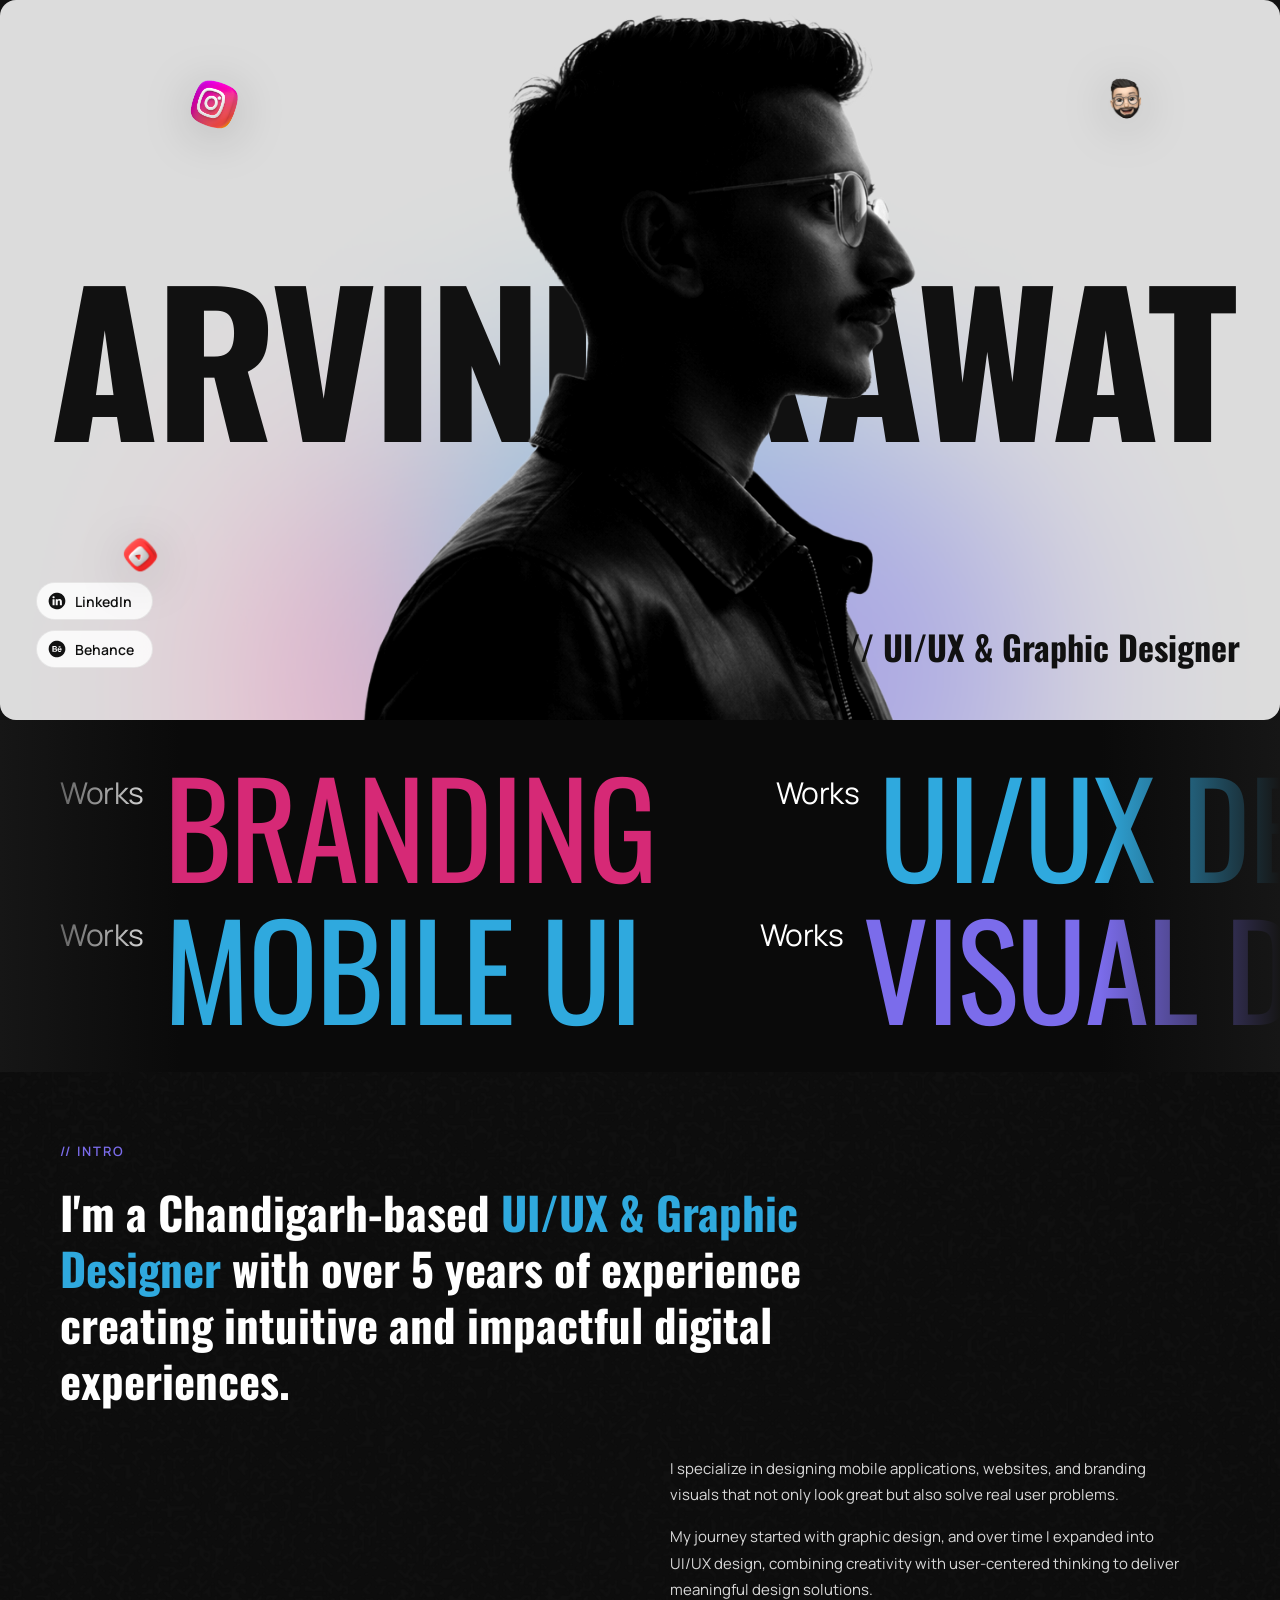
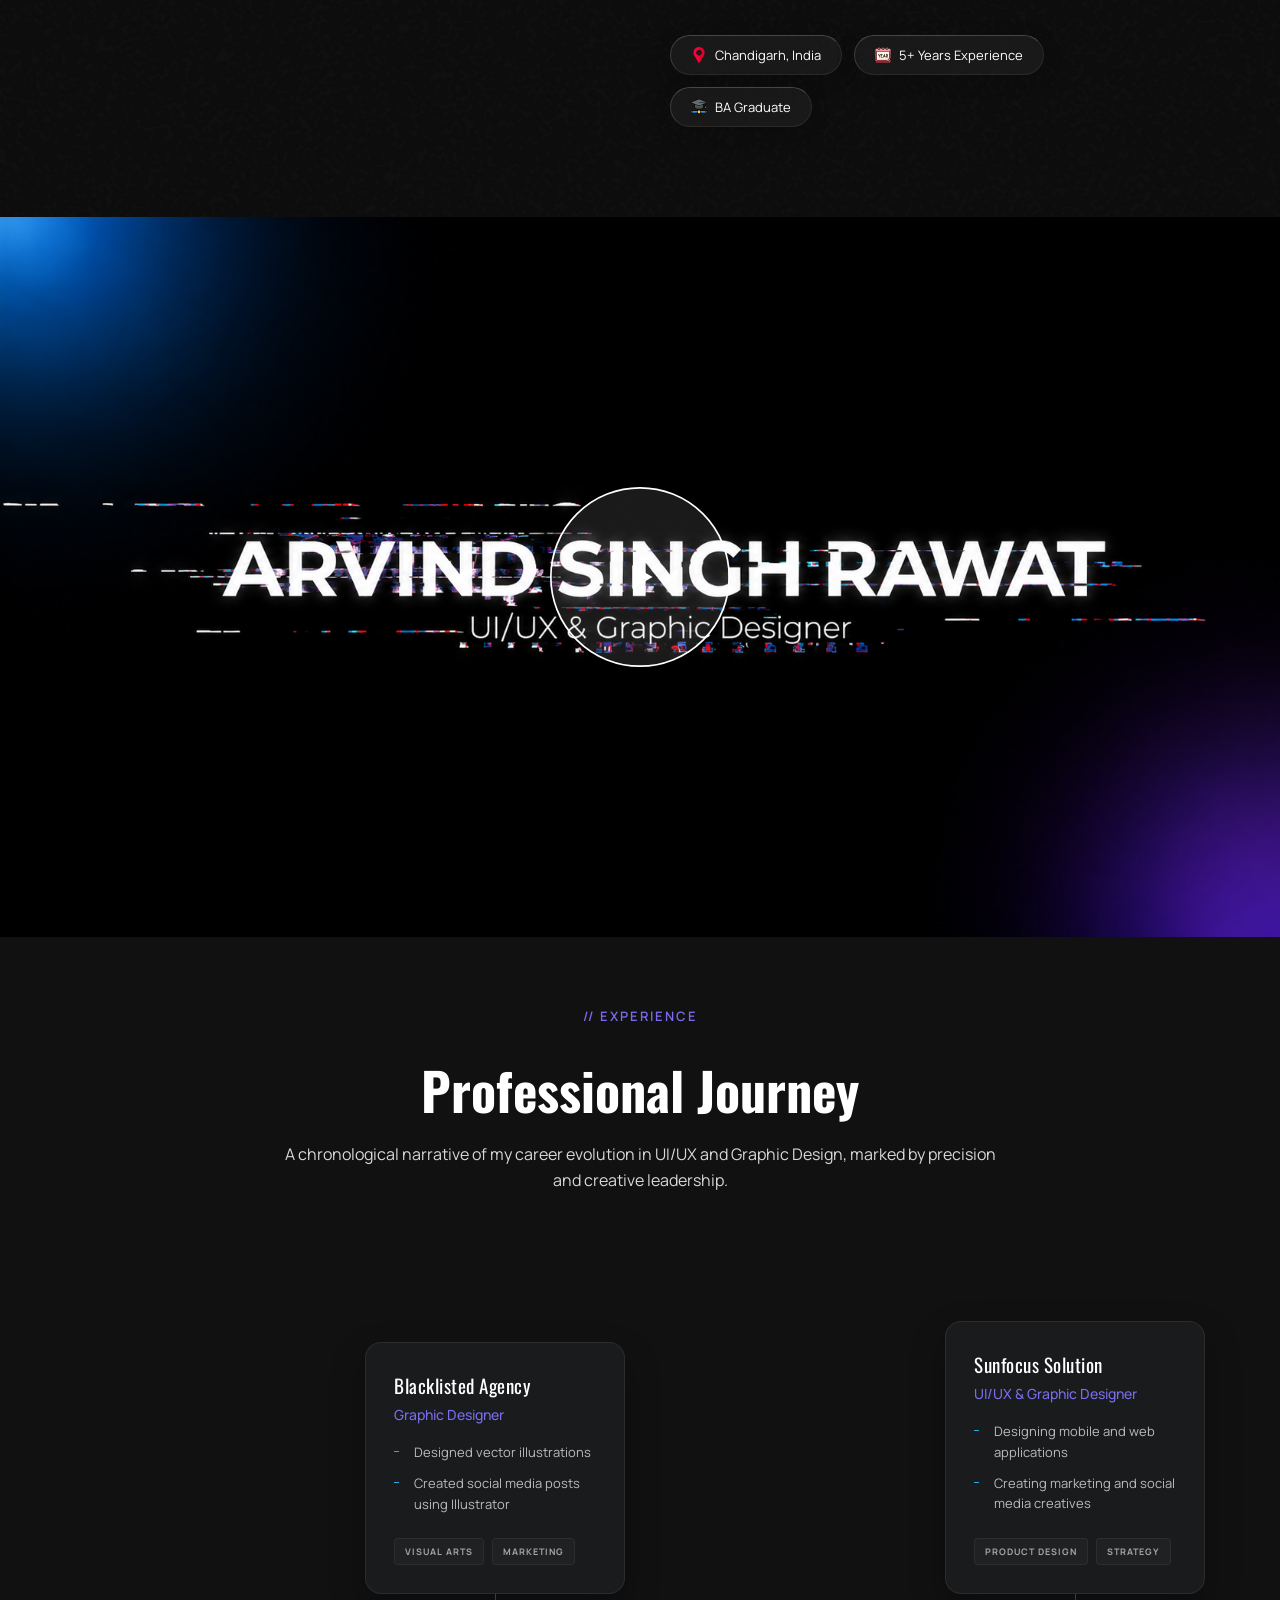
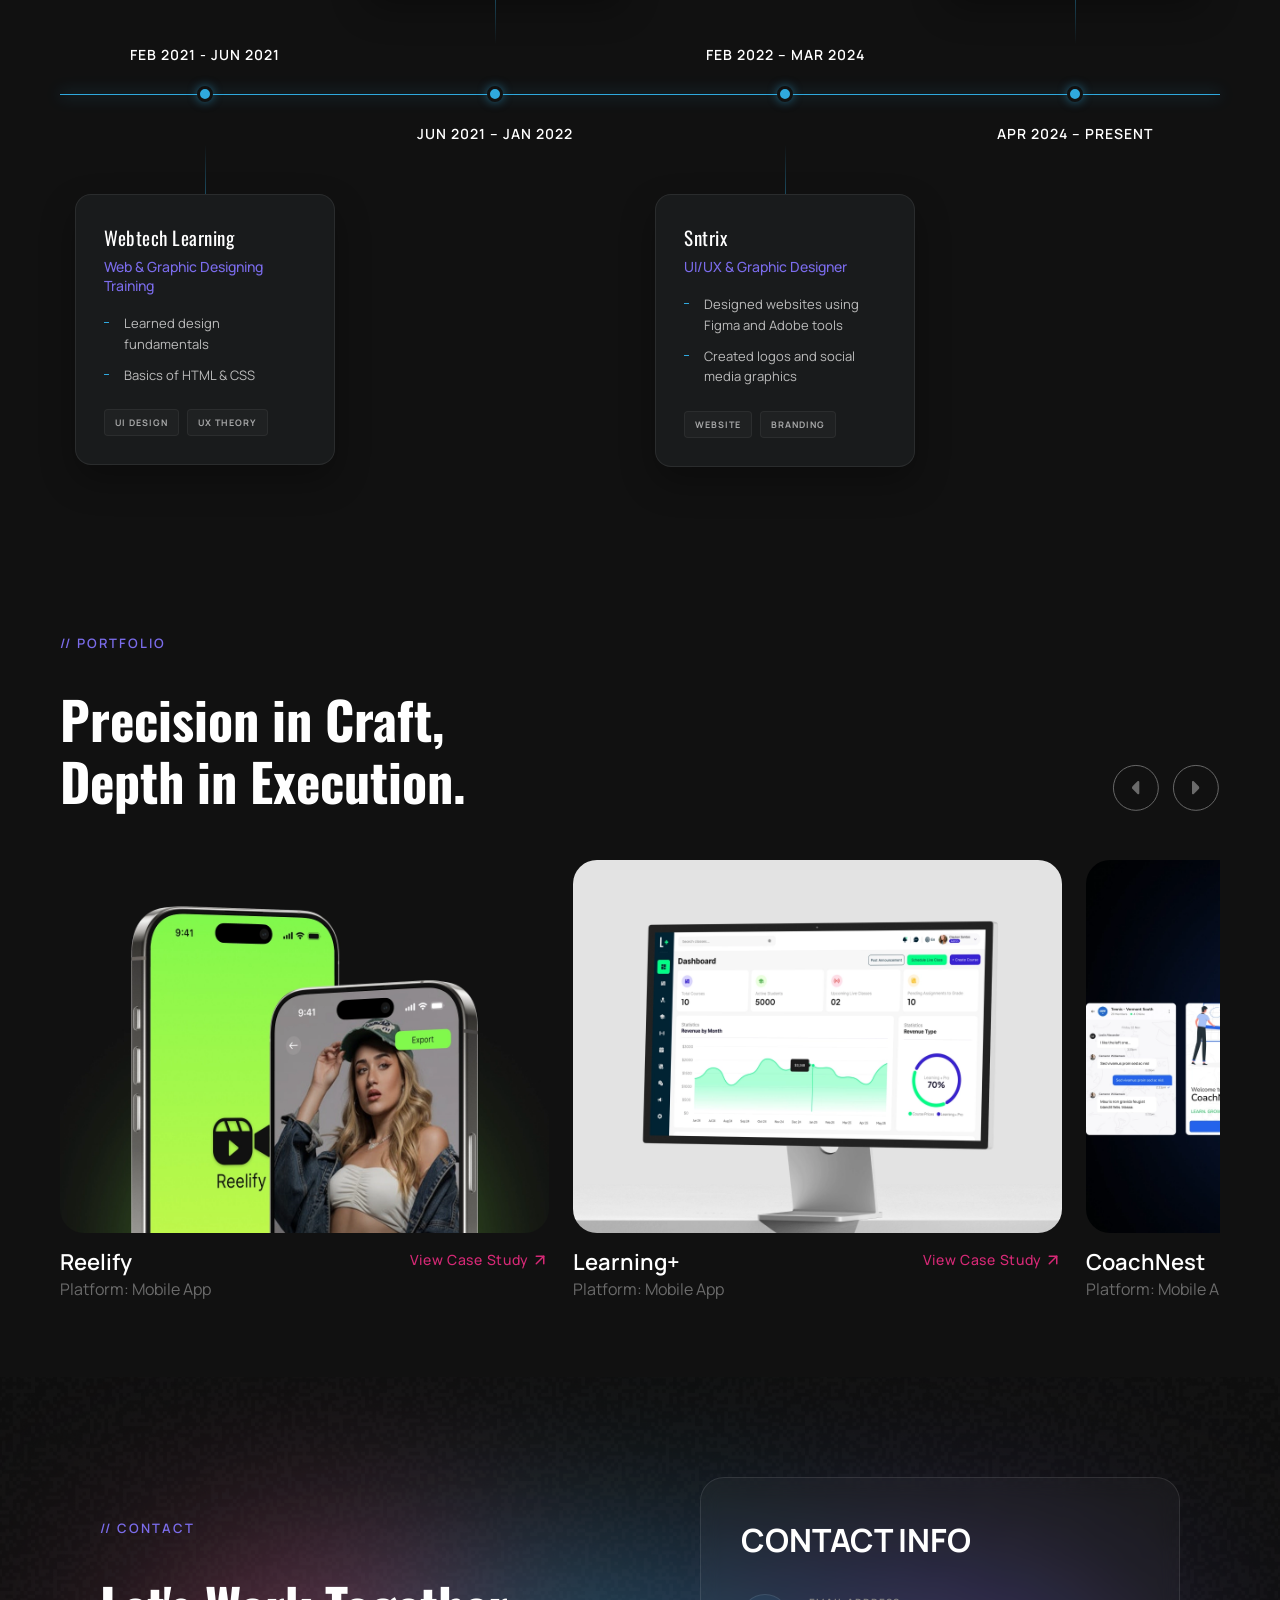
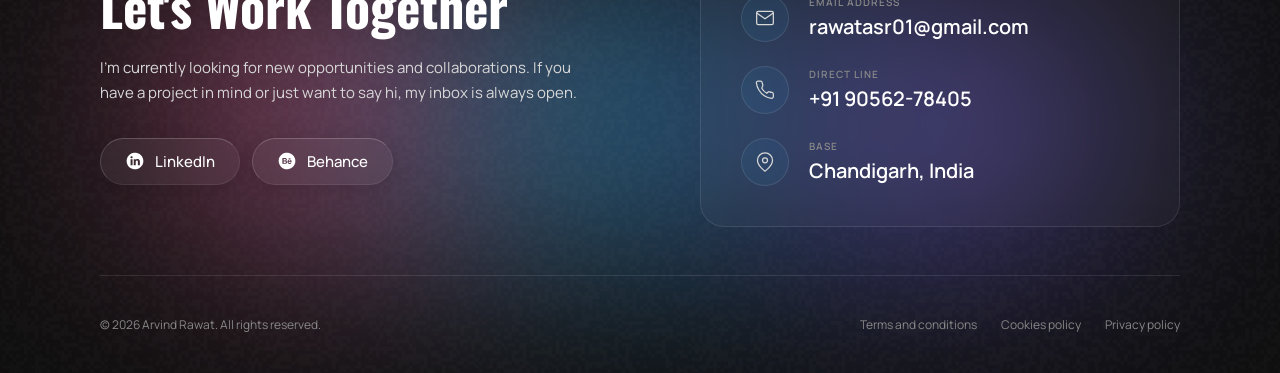
==== commit 6dd94819: "Update portfolio website" ====
--- a/index.html
+++ b/index.html
@@ -10,8 +10,65 @@
 
   <!-- Fonts -->
   <link
-    href="https://fonts.googleapis.com/css2?family=Oswald:wght@300;400;700&family=Manrope:wght@400;500;600;700&display=swap"
+    href="https://fonts.googleapis.com/css2?family=Oswald:wght@300;400;700&family=Manrope:wght@400;500;600;700&family=Inter:wght@400&family=Rajdhani:wght@400&display=swap"
     rel="stylesheet" />
+
+  <!-- Plyr Video Player -->
+  <link rel="stylesheet" href="https://cdn.plyr.io/3.7.8/plyr.css" />
+  <style>
+    :root {
+      --plyr-color-main: #2fa9de;
+      --plyr-video-background: #111;
+      --plyr-menu-background: #1d2022;
+      --plyr-menu-color: #ffffff;
+    }
+
+    /* Settings icon SVG sizing */
+    .plyr__control[data-plyr="settings"] svg {
+      width: 18px;
+      height: 18px;
+      fill: currentColor;
+    }
+
+    /* Strip background from settings button wrapper & button to match other controls */
+    .plyr__menu,
+    .plyr--video .plyr__menu,
+    .plyr--full-ui .plyr__menu {
+      background: transparent !important;
+      border: none !important;
+      box-shadow: none !important;
+      border-radius: 0 !important;
+      position: relative !important;
+      min-width: unset !important;
+      margin-right: 8px !important;
+    }
+
+    .plyr__control[data-plyr="settings"],
+    .plyr--video .plyr__control[data-plyr="settings"],
+    .plyr--full-ui .plyr__control[data-plyr="settings"] {
+      background: transparent !important;
+      border: none !important;
+      box-shadow: none !important;
+      border-radius: var(--plyr-control-radius, 3px) !important;
+    }
+
+    .plyr__control[data-plyr="settings"]:hover,
+    .plyr--video .plyr__control[data-plyr="settings"]:hover {
+      background: rgba(255, 255, 255, 0.1) !important;
+    }
+
+    /* Extra space before the fullscreen button */
+    .plyr__control[data-plyr="fullscreen"] {
+      margin-left: 5px !important;
+    }
+  </style>
+
+  <!-- SVG Icons for custom controls -->
+  <svg style="display: none;">
+    <symbol id="plyr-settings" viewBox="0 0 18 18">
+      <path d="M15.5 9.8c0-.4 0-.7.1-1.1l1.4-1-1.4-2.4-1.6.6c-.6-.4-1.2-.7-1.8-1l-.3-1.7h-2.8l-.3 1.7c-.7.2-1.3.6-1.8 1l-1.6-.6-1.4 2.4 1.4 1c0 .4.1.7.1 1.1s0 .7-.1 1.1l-1.4 1 1.4 2.4 1.6-.6c.6.4 1.2.7 1.8 1l.3 1.7h2.8l.3-1.7c.7-.2 1.3-.6 1.8-1l1.6.6 1.4-2.4-1.4-1c0-.4-.1-.7-.1-1.1zm-6.5 2.2c-1.2 0-2.2-1-2.2-2.2s1-2.2 2.2-2.2 2.2 1 2.2 2.2-1 2.2-2.2 2.2z"/>
+    </symbol>
+  </svg>
 
   <!-- Styles: Design System -->
   <link rel="stylesheet" href="styles/reset.css" />
@@ -33,6 +90,9 @@
   <link rel="stylesheet" href="styles/sections/experience.css" />
   <link rel="stylesheet" href="styles/sections/portfolio.css" />
   <link rel="stylesheet" href="styles/sections/contact.css" />
+
+  <!-- Styles: Mobile Responsive -->
+  <link rel="stylesheet" href="styles/mobile.css" />
 </head>
 
 <body>
@@ -42,18 +102,19 @@
     <div class="hero-bg-name" id="heroBg">Arvind Rawat</div>
     <div class="hero-name-overlay" id="heroOv">Arvind Rawat</div>
 
-    <img class="hero-portrait" src="assets/HERO SECTION PERSON.png"
-      alt="Arvind Rawat" />
+    <img class="hero-portrait" src="assets/HERO SECTION PERSON.png" alt="Arvind Rawat" />
 
     <div class="hero-role">// UI/UX &amp; Graphic Designer</div>
 
     <div class="hero-social">
-      <a class="pill-btn" href="#">
-        <img src="https://www.figma.com/api/mcp/asset/995bb3dd-815f-4315-bf22-6ea103fe852d" alt="LinkedIn" />
+      <a class="pill-btn"
+        href="https://www.linkedin.com/in/arvind-rawat-6ab13720a?utm_source=share_via&utm_content=profile&utm_medium=member_ios"
+        target="_blank">
+        <img src="assets/Linkedin.svg" alt="LinkedIn" />
         LinkedIn
       </a>
-      <a class="pill-btn" href="#">
-        <img src="https://www.figma.com/api/mcp/asset/af950786-ec26-486a-9f56-431e8ff584ba" alt="Behance" />
+      <a class="pill-btn" href="https://www.behance.net/asrarvind" target="_blank">
+        <img src="assets/Behance.svg" alt="Behance" />
         Behance
       </a>
     </div>
@@ -149,9 +210,12 @@
                 creativity with user-centered thinking to deliver meaningful design solutions.</p>
             </div>
             <div class="chips">
-              <div class="chip">📍 Chandigarh, India</div>
-              <div class="chip">⏱️ 4.6+ Years Experience</div>
-              <div class="chip">🎓 BA Graduate</div>
+              <div class="chip"><img src="assets/location.png" alt="Location"
+                  style="width: 16px; height: 16px; object-fit: contain;"> Chandigarh, India</div>
+              <div class="chip"><img src="assets/year.png" alt="Experience"
+                  style="width: 16px; height: 16px; object-fit: contain;"> 5+ Years Experience</div>
+              <div class="chip"><img src="assets/education.png" alt="Education"
+                  style="width: 16px; height: 16px; object-fit: contain;"> BA Graduate</div>
             </div>
           </div>
         </div>
@@ -161,8 +225,23 @@
 
   <!-- ═══════════════════════════ VIDEO ═══════════════════════════ -->
   <section class="video-sec reveal">
-    <div class="play">
-      <img src="assets/play button.svg" alt="Play Button">
+    <div class="video-container" id="videoContainer">
+      <!-- Thumbnail with Play Button (shown before video loads) -->
+      <div class="video-thumbnail" id="videoThumbnail">
+        <img src="assets/videoThuubnail.png" alt="Video Thumbnail" class="thumbnail-image">
+        <button class="play-button-overlay" id="playButton" aria-label="Play Video">
+          <img src="assets/play button.svg" alt="Play" class="play-icon">
+        </button>
+      </div>
+      
+      <!-- Plyr Video Player (lazy loaded) -->
+      <div class="plyr__video-embed" id="player" style="display: none;">
+        <iframe
+          data-src="https://player.vimeo.com/video/1192497436?loop=1&autoplay=1&muted=0"
+          allowfullscreen
+          allow="autoplay; fullscreen; picture-in-picture">
+        </iframe>
+      </div>
     </div>
   </section>
 
@@ -176,26 +255,23 @@
             <div class="lbl">// EXPERIENCE</div>
             <h2 class="stitle">Professional Journey</h2>
             <div class="subtitle">
-              <p>A chronological narrative of my career evolution in UI/UX and Graphic Design,</p>
-              <p>marked by precision and creative leadership.</p>
+              <p>A chronological narrative of my career evolution in UI/UX and Graphic Design, marked by precision and
+                creative leadership.</p>
             </div>
           </div>
         </div>
       </div>
 
       <!-- Timeline Section -->
-      <div class="timeline-section reveal">
+      <div class="timeline-section">
         <div class="container">
           <!-- Horizontal Timeline Line (Desktop) -->
-          <div class="timeline-line-horizontal"></div>
-
-          <!-- Vertical Timeline Line (Mobile) -->
-          <div class="timeline-line-vertical"></div>
+          <div class="timeline-line-horizontal reveal"></div>
 
           <!-- Desktop Timeline -->
           <div class="timeline-desktop">
             <!-- Item 1: Webtech Learning (Bottom) -->
-            <div class="timeline-item">
+            <div class="timeline-item reveal">
               <div class="timeline-container bottom">
                 <div class="vertical-divider top-divider"></div>
                 <div class="timeline-card">
@@ -220,7 +296,7 @@
             </div>
 
             <!-- Item 2: Blacklisted Agency (Top) -->
-            <div class="timeline-item">
+            <div class="timeline-item reveal">
               <div class="timeline-container top">
                 <div class="timeline-card">
                   <div class="card-content">
@@ -245,7 +321,7 @@
             </div>
 
             <!-- Item 3: Sntrix (Bottom) -->
-            <div class="timeline-item">
+            <div class="timeline-item reveal">
               <div class="timeline-container bottom">
                 <div class="vertical-divider top-divider"></div>
                 <div class="timeline-card">
@@ -270,7 +346,7 @@
             </div>
 
             <!-- Item 4: Sunfocus Solution (Top) -->
-            <div class="timeline-item">
+            <div class="timeline-item reveal">
               <div class="timeline-container top">
                 <div class="timeline-card">
                   <div class="card-content">
@@ -298,9 +374,12 @@
           <!-- Mobile Timeline -->
           <div class="timeline-mobile">
             <!-- Item 1 -->
-            <div class="mobile-timeline-item">
-              <div class="mobile-dot"></div>
-              <div class="mobile-content">
+            <div class="mob-item reveal">
+              <div class="mob-spine">
+                <div class="mob-dot mobile-dot"></div>
+                <div class="mob-vline"></div>
+              </div>
+              <div class="mob-body">
                 <div class="mobile-date">FEB 2021 - JUN 2021</div>
                 <div class="timeline-card">
                   <div class="card-content">
@@ -322,9 +401,12 @@
             </div>
 
             <!-- Item 2 -->
-            <div class="mobile-timeline-item">
-              <div class="mobile-dot"></div>
-              <div class="mobile-content">
+            <div class="mob-item reveal">
+              <div class="mob-spine">
+                <div class="mob-dot mobile-dot"></div>
+                <div class="mob-vline"></div>
+              </div>
+              <div class="mob-body">
                 <div class="mobile-date">JUN 2021 – JAN 2022</div>
                 <div class="timeline-card">
                   <div class="card-content">
@@ -346,9 +428,12 @@
             </div>
 
             <!-- Item 3 -->
-            <div class="mobile-timeline-item">
-              <div class="mobile-dot"></div>
-              <div class="mobile-content">
+            <div class="mob-item reveal">
+              <div class="mob-spine">
+                <div class="mob-dot mobile-dot"></div>
+                <div class="mob-vline"></div>
+              </div>
+              <div class="mob-body">
                 <div class="mobile-date">FEB 2022 – MAR 2024</div>
                 <div class="timeline-card">
                   <div class="card-content">
@@ -370,9 +455,12 @@
             </div>
 
             <!-- Item 4 -->
-            <div class="mobile-timeline-item">
-              <div class="mobile-dot"></div>
-              <div class="mobile-content">
+            <div class="mob-item mob-item-last reveal">
+              <div class="mob-spine">
+                <div class="mob-dot mobile-dot active"></div>
+                <div class="mob-vline"></div>
+              </div>
+              <div class="mob-body">
                 <div class="mobile-date">APR 2024 – PRESENT</div>
                 <div class="timeline-card">
                   <div class="card-content">
@@ -407,105 +495,296 @@
           <h2 class="stitle">Precision in Craft,<br>Depth in Execution.</h2>
         </div>
         <div class="port-nav">
-          <button class="arr" onclick="scrollPort(-1)"><svg viewBox="0 0 24 24">
-              <polyline points="15 18 9 12 15 6" />
-            </svg></button>
-          <button class="arr" onclick="scrollPort(1)"><svg viewBox="0 0 24 24">
-              <polyline points="9 18 15 12 9 6" />
-            </svg></button>
+          <button class="arr prev-arr" onclick="scrollPort(-1)">
+            <img src="assets/back.svg" alt="Back" class="icon-default">
+            <img src="assets/back hover.svg" alt="Back" class="icon-hover">
+          </button>
+          <button class="arr next-arr" onclick="scrollPort(1)">
+            <img src="assets/next.svg" alt="Next" class="icon-default">
+            <img src="assets/next hover.svg" alt="Next" class="icon-hover">
+          </button>
         </div>
       </div>
 
       <div class="port-grid reveal" id="portGrid">
 
-        <!-- Card 1 -->
-        <div class="port-card">
-          <div class="port-img">
-            <img src="https://www.figma.com/api/mcp/asset/a6886d65-6852-45b0-9133-00b33fedeb17" alt="Acceptmyprice"
-              style="filter:brightness(0.82) contrast(1.05);" />
-          </div>
-          <div class="port-foot">
-            <div>
-              <div class="port-name">Acceptmyprice</div>
-              <div class="port-sub">Platform: Web &amp; Mobile App</div>
-            </div>
-            <a class="port-lnk" href="#">View Case Study<svg viewBox="0 0 24 24">
-                <line x1="7" y1="17" x2="17" y2="7"></line>
-                <polyline points="7 7 17 7 17 17"></polyline>
-              </svg></a>
-          </div>
-        </div>
-
-        <!-- Card 2 -->
-        <div class="port-card">
-          <div class="port-img gray-bg">
-            <div class="ph">
-              <svg width="56" height="56" viewBox="0 0 56 56">
-                <circle cx="28" cy="22" r="13" fill="#d62976" />
-                <rect x="8" y="38" width="40" height="7" rx="3" fill="#888" />
-              </svg>
-              <div style="margin-top:8px;">Brand Identity</div>
-            </div>
-          </div>
-          <div class="port-foot">
-            <div>
-              <div class="port-name">Brand Identity</div>
-              <div class="port-sub">Platform: Branding &amp; Print</div>
-            </div>
-            <a class="port-lnk" href="#">View Case Study<svg viewBox="0 0 24 24">
-                <line x1="7" y1="17" x2="17" y2="7"></line>
-                <polyline points="7 7 17 7 17 17"></polyline>
-              </svg></a>
-          </div>
-        </div>
-
-        <!-- Card 3 -->
-        <div class="port-card">
-          <div class="port-img light-bg">
-            <div class="ph" style="color:rgba(0,0,0,0.3);">
-              <svg width="56" height="56" viewBox="0 0 56 56">
-                <rect x="4" y="12" width="48" height="32" rx="5" fill="#2fa9de" opacity=".5" />
-                <rect x="12" y="20" width="32" height="4" rx="2" fill="#fff" opacity=".5" />
-                <rect x="12" y="28" width="20" height="4" rx="2" fill="#fff" opacity=".4" />
-              </svg>
-              <div style="margin-top:8px;">Dashboard UI</div>
-            </div>
-          </div>
-          <div class="port-foot">
-            <div>
-              <div class="port-name">Dashboard UI</div>
-              <div class="port-sub">Platform: Web App</div>
-            </div>
-            <a class="port-lnk" href="#">View Case Study<svg viewBox="0 0 24 24">
-                <line x1="7" y1="17" x2="17" y2="7"></line>
-                <polyline points="7 7 17 7 17 17"></polyline>
-              </svg></a>
-          </div>
-        </div>
-
-        <!-- Card 4 -->
-        <div class="port-card">
-          <div class="port-img dark-bg">
-            <div class="ph">
-              <svg width="56" height="56" viewBox="0 0 56 56">
-                <rect x="16" y="4" width="24" height="48" rx="5" fill="#7b6ceb" opacity=".5" />
-                <rect x="20" y="10" width="16" height="8" rx="2" fill="#fff" opacity=".3" />
-              </svg>
-              <div style="margin-top:8px;">Mobile App</div>
-            </div>
-          </div>
-          <div class="port-foot">
-            <div>
-              <div class="port-name">HealthTrack App</div>
-              <div class="port-sub">Platform: iOS &amp; Android</div>
-            </div>
-            <a class="port-lnk" href="#">View Case Study<svg viewBox="0 0 24 24">
-                <line x1="7" y1="17" x2="17" y2="7"></line>
-                <polyline points="7 7 17 7 17 17"></polyline>
-              </svg></a>
-          </div>
-        </div>
-
+        <!-- Card 1: Reelify -->
+        <div class="port-card">
+          <div class="port-img">
+            <picture>
+              <source media="(max-width: 768px)" srcset="assets/work%20image/mobile%20view/Reelify%20mobile.webp">
+              <img src="assets/work image/dektop view/Reelify.webp" alt="Reelify" />
+            </picture>
+          </div>
+          <div class="port-foot">
+            <div>
+              <div class="port-name">Reelify</div>
+              <div class="port-sub">Platform: Mobile App</div>
+            </div>
+            <a class="port-lnk" href="https://www.behance.net/gallery/244175333/Reelify-Smart-Reel-Making-App" target="_blank">View Case Study<svg viewBox="0 0 24 24">
+                <line x1="7" y1="17" x2="17" y2="7"></line>
+                <polyline points="7 7 17 7 17 17"></polyline>
+              </svg></a>
+          </div>
+        </div>
+
+        <!-- Card 2: Learning+ -->
+        <div class="port-card">
+          <div class="port-img">
+            <picture>
+              <source media="(max-width: 768px)" srcset="assets/work%20image/mobile%20view/Learning+%20mobile.webp">
+              <img src="assets/work image/dektop view/Learning+.webp" alt="Learning+" />
+            </picture>
+          </div>
+          <div class="port-foot">
+            <div>
+              <div class="port-name">Learning+</div>
+              <div class="port-sub">Platform: Mobile App</div>
+            </div>
+            <a class="port-lnk" href="https://www.behance.net/gallery/244172071/Learning-Smart-Online-Education-Platform" target="_blank">View Case Study<svg viewBox="0 0 24 24">
+                <line x1="7" y1="17" x2="17" y2="7"></line>
+                <polyline points="7 7 17 7 17 17"></polyline>
+              </svg></a>
+          </div>
+        </div>
+
+        <!-- Card 3: CoachNest -->
+        <div class="port-card">
+          <div class="port-img">
+            <picture>
+              <source media="(max-width: 768px)" srcset="assets/work%20image/mobile%20view/CoachNest%20mobile.webp">
+              <img src="assets/work image/dektop view/CoachNest.webp" alt="CoachNest" />
+            </picture>
+          </div>
+          <div class="port-foot">
+            <div>
+              <div class="port-name">CoachNest</div>
+              <div class="port-sub">Platform: Mobile App</div>
+            </div>
+            <a class="port-lnk" href="https://www.behance.net/gallery/244173503/CoachNest-Where-Learning-Takes-Shape" target="_blank">View Case Study<svg viewBox="0 0 24 24">
+                <line x1="7" y1="17" x2="17" y2="7"></line>
+                <polyline points="7 7 17 7 17 17"></polyline>
+              </svg></a>
+          </div>
+        </div>
+
+        <!-- Card 4: Expense.AI -->
+        <div class="port-card">
+          <div class="port-img">
+            <picture>
+              <source media="(max-width: 768px)" srcset="assets/work%20image/mobile%20view/Expense.AI%20mobile.webp">
+              <img src="assets/work image/dektop view/Expense.AI.webp" alt="Expense.AI" />
+            </picture>
+          </div>
+          <div class="port-foot">
+            <div>
+              <div class="port-name">Expense.AI</div>
+              <div class="port-sub">Platform: Mobile App</div>
+            </div>
+            <a class="port-lnk" href="https://www.behance.net/gallery/244173911/ExpenseAI-Smart-Finance-Management-Dashboard" target="_blank">View Case Study<svg viewBox="0 0 24 24">
+                <line x1="7" y1="17" x2="17" y2="7"></line>
+                <polyline points="7 7 17 7 17 17"></polyline>
+              </svg></a>
+          </div>
+        </div>
+
+        <!-- Card 5: EliteX -->
+        <div class="port-card">
+          <div class="port-img">
+            <picture>
+              <source media="(max-width: 768px)" srcset="assets/work%20image/mobile%20view/EliteX%20Mobile.webp">
+              <img src="assets/work image/dektop view/EliteX.webp" alt="EliteX" />
+            </picture>
+          </div>
+          <div class="port-foot">
+            <div>
+              <div class="port-name">EliteX</div>
+              <div class="port-sub">Platform: Mobile App</div>
+            </div>
+            <a class="port-lnk" href="https://www.behance.net/gallery/244173137/EliteX-Premium-Fitness-Training-App" target="_blank">View Case Study<svg viewBox="0 0 24 24">
+                <line x1="7" y1="17" x2="17" y2="7"></line>
+                <polyline points="7 7 17 7 17 17"></polyline>
+              </svg></a>
+          </div>
+        </div>
+
+        <!-- Card 6: MedBot -->
+        <div class="port-card">
+          <div class="port-img">
+            <picture>
+              <source media="(max-width: 768px)" srcset="assets/work%20image/mobile%20view/MedBot%20mobile.webp">
+              <img src="assets/work image/dektop view/MedBot.webp" alt="MedBot" />
+            </picture>
+          </div>
+          <div class="port-foot">
+            <div>
+              <div class="port-name">MedBot</div>
+              <div class="port-sub">Platform: Mobile App</div>
+            </div>
+            <a class="port-lnk" href="https://www.behance.net/gallery/244174321/MedBot-AI-Driven-Healthcare-SaaS" target="_blank">View Case Study<svg viewBox="0 0 24 24">
+                <line x1="7" y1="17" x2="17" y2="7"></line>
+                <polyline points="7 7 17 7 17 17"></polyline>
+              </svg></a>
+          </div>
+        </div>
+
+        <!-- Card 7: Recipes Roots -->
+        <div class="port-card">
+          <div class="port-img">
+            <picture>
+              <source media="(max-width: 768px)" srcset="assets/work%20image/mobile%20view/Recipes%20Roots%20mobile.webp">
+              <img src="assets/work image/dektop view/Recipes Roots.webp" alt="Recipes Roots" />
+            </picture>
+          </div>
+          <div class="port-foot">
+            <div>
+              <div class="port-name">Recipes Roots</div>
+              <div class="port-sub">Platform: Mobile App</div>
+            </div>
+            <a class="port-lnk" href="https://www.behance.net/gallery/244161919/Recipes-Roots-AI-Powered-Voice-Recipe-App" target="_blank">View Case Study<svg viewBox="0 0 24 24">
+                <line x1="7" y1="17" x2="17" y2="7"></line>
+                <polyline points="7 7 17 7 17 17"></polyline>
+              </svg></a>
+          </div>
+        </div>
+
+        <!-- Card 8: Agency -->
+        <div class="port-card">
+          <div class="port-img">
+            <picture>
+              <source media="(max-width: 768px)" srcset="assets/work%20image/mobile%20view/Agency%20mobile.webp">
+              <img src="assets/work image/dektop view/Agency.webp" alt="Agency" />
+            </picture>
+          </div>
+          <div class="port-foot">
+            <div>
+              <div class="port-name">Agency</div>
+              <div class="port-sub">Platform: Website</div>
+            </div>
+            <a class="port-lnk" href="https://www.behance.net/gallery/182919533/agency-Digital-Marketing-Website" target="_blank">View Case Study<svg viewBox="0 0 24 24">
+                <line x1="7" y1="17" x2="17" y2="7"></line>
+                <polyline points="7 7 17 7 17 17"></polyline>
+              </svg></a>
+          </div>
+        </div>
+
+        <!-- Card 9: Designing Agency -->
+        <div class="port-card">
+          <div class="port-img">
+            <picture>
+              <source media="(max-width: 768px)" srcset="assets/work%20image/mobile%20view/Designing%20Agency%20mobile.webp">
+              <img src="assets/work image/dektop view/Designing Agency.webp" alt="Designing Agency" />
+            </picture>
+          </div>
+          <div class="port-foot">
+            <div>
+              <div class="port-name">Designing Agency</div>
+              <div class="port-sub">Platform: Website</div>
+            </div>
+            <a class="port-lnk" href="https://www.behance.net/gallery/186684903/Designing-Agency" target="_blank">View Case Study<svg viewBox="0 0 24 24">
+                <line x1="7" y1="17" x2="17" y2="7"></line>
+                <polyline points="7 7 17 7 17 17"></polyline>
+              </svg></a>
+          </div>
+        </div>
+
+        <!-- Card 10: Learning+ (website) -->
+        <div class="port-card">
+          <div class="port-img">
+            <picture>
+              <source media="(max-width: 768px)" srcset="assets/work%20image/mobile%20view/Learning+%20(website)%20mobile.webp">
+              <img src="assets/work image/dektop view/Learning+ (website).webp" alt="Learning+ Website" />
+            </picture>
+          </div>
+          <div class="port-foot">
+            <div>
+              <div class="port-name">Learning+</div>
+              <div class="port-sub">Platform: Website</div>
+            </div>
+            <a class="port-lnk" href="https://www.behance.net/gallery/244172539/Learning-EdTech-Promotional-Website-Design" target="_blank">View Case Study<svg viewBox="0 0 24 24">
+                <line x1="7" y1="17" x2="17" y2="7"></line>
+                <polyline points="7 7 17 7 17 17"></polyline>
+              </svg></a>
+          </div>
+        </div>
+
+        <!-- Card 11: NexBlock -->
+        <div class="port-card">
+          <div class="port-img">
+            <picture>
+              <source media="(max-width: 768px)" srcset="assets/work%20image/mobile%20view/NexBlock%20mobile.webp">
+              <img src="assets/work image/dektop view/NexBlock.webp" alt="NexBlock" />
+            </picture>
+          </div>
+          <div class="port-foot">
+            <div>
+              <div class="port-name">NexBlock</div>
+              <div class="port-sub">Platform: Website</div>
+            </div>
+            <a class="port-lnk" href="https://www.behance.net/gallery/244174675/NexBlock-Digital-Wellbeing-Privacy-App" target="_blank">View Case Study<svg viewBox="0 0 24 24">
+                <line x1="7" y1="17" x2="17" y2="7"></line>
+                <polyline points="7 7 17 7 17 17"></polyline>
+              </svg></a>
+          </div>
+        </div>
+
+        <!-- Card 12: RefineHuman -->
+        <div class="port-card">
+          <div class="port-img">
+            <picture>
+              <source media="(max-width: 768px)" srcset="assets/work%20image/mobile%20view/RefineHuman%20mobile.webp">
+              <img src="assets/work image/dektop view/RefineHuman.webp" alt="RefineHuman" />
+            </picture>
+          </div>
+          <div class="port-foot">
+            <div>
+              <div class="port-name">RefineHuman</div>
+              <div class="port-sub">Platform: Website</div>
+            </div>
+            <a class="port-lnk" href="https://www.behance.net/gallery/244163223/RefineHuman-Fitness-Expert-Consultation-Platform" target="_blank">View Case Study<svg viewBox="0 0 24 24">
+                <line x1="7" y1="17" x2="17" y2="7"></line>
+                <polyline points="7 7 17 7 17 17"></polyline>
+              </svg></a>
+          </div>
+        </div>
+
+        <!-- Card 13: Éclat Gems -->
+        <div class="port-card">
+          <div class="port-img">
+            <picture>
+              <source media="(max-width: 768px)" srcset="assets/work%20image/mobile%20view/Éclat%20Gems%20mobile.webp">
+              <img src="assets/work image/dektop view/Éclat Gems.webp" alt="Éclat Gems" />
+            </picture>
+          </div>
+          <div class="port-foot">
+            <div>
+              <div class="port-name">Éclat Gems</div>
+              <div class="port-sub">Platform: Website</div>
+            </div>
+            <a class="port-lnk" href="https://www.behance.net/gallery/183000959/Eclat-Gems-Jewelry-website" target="_blank">View Case Study<svg viewBox="0 0 24 24">
+                <line x1="7" y1="17" x2="17" y2="7"></line>
+                <polyline points="7 7 17 7 17 17"></polyline>
+              </svg></a>
+          </div>
+        </div>
+
+      </div>
+
+      <!-- Portfolio Pagination Dots (Mobile) -->
+      <div class="port-pagination">
+        <div class="port-dot active"></div>
+        <div class="port-dot"></div>
+        <div class="port-dot"></div>
+        <div class="port-dot"></div>
+        <div class="port-dot"></div>
+        <div class="port-dot"></div>
+        <div class="port-dot"></div>
+        <div class="port-dot"></div>
+        <div class="port-dot"></div>
+        <div class="port-dot"></div>
+        <div class="port-dot"></div>
+        <div class="port-dot"></div>
+        <div class="port-dot"></div>
       </div>
     </div>
   </section>
@@ -520,12 +799,14 @@
           <p class="contact-desc">I'm currently looking for new opportunities and collaborations. If you have a project
             in mind or just want to say hi, my inbox is always open.</p>
           <div class="contact-btns">
-            <a class="pill-dark" href="#">
-              <img src="https://www.figma.com/api/mcp/asset/995bb3dd-815f-4315-bf22-6ea103fe852d" alt="LinkedIn" />
+            <a class="pill-dark"
+              href="https://www.linkedin.com/in/arvind-rawat-6ab13720a?utm_source=share_via&utm_content=profile&utm_medium=member_ios"
+              target="_blank">
+              <img src="assets/Linkedin.svg" alt="LinkedIn" />
               LinkedIn
             </a>
-            <a class="pill-dark" href="#">
-              <img src="https://www.figma.com/api/mcp/asset/af950786-ec26-486a-9f56-431e8ff584ba" alt="Behance" />
+            <a class="pill-dark" href="https://www.behance.net/asrarvind" target="_blank">
+              <img src="assets/Behance.svg" alt="Behance" />
               Behance
             </a>
           </div>
@@ -533,7 +814,7 @@
         <div class="contact-card">
           <h3>Contact Info</h3>
           <div class="ci-list">
-            <div class="ci-item">
+            <a href="mailto:rawatasr01@gmail.com?subject=Project Inquiry — Arvind Rawat" target="_self" class="ci-item link-item">
               <div class="ci-icon"><svg viewBox="0 0 24 24">
                   <path d="M4 4h16c1.1 0 2 .9 2 2v12c0 1.1-.9 2-2 2H4c-1.1 0-2-.9-2-2V6c0-1.1.9-2 2-2z" />
                   <polyline points="22,6 12,13 2,6" />
@@ -542,8 +823,8 @@
                 <div class="ci-lbl">EMAIL ADDRESS</div>
                 <div class="ci-val">rawatasr01@gmail.com</div>
               </div>
-            </div>
-            <div class="ci-item">
+            </a>
+            <a href="tel:+919056278405" class="ci-item link-item" id="phone-link">
               <div class="ci-icon"><svg viewBox="0 0 24 24">
                   <path
                     d="M22 16.92v3a2 2 0 01-2.18 2 19.79 19.79 0 01-8.63-3.07A19.5 19.5 0 014.69 12a19.79 19.79 0 01-3.07-8.67A2 2 0 013.6 1.28h3a2 2 0 012 1.72 12.84 12.84 0 00.7 2.81 2 2 0 01-.45 2.11L8.09 9.91a16 16 0 006 6l1.27-1.27a2 2 0 012.11-.45 12.84 12.84 0 002.81.7A2 2 0 0122 16.92z" />
@@ -552,8 +833,9 @@
                 <div class="ci-lbl">DIRECT LINE</div>
                 <div class="ci-val">+91 90562-78405</div>
               </div>
-            </div>
-            <div class="ci-item">
+            </a>
+            <a href="https://www.google.com/maps/search/?api=1&query=Chandigarh,+India" target="_blank"
+              class="ci-item link-item">
               <div class="ci-icon"><svg viewBox="0 0 24 24">
                   <path d="M21 10c0 7-9 13-9 13s-9-6-9-13a9 9 0 0118 0z" />
                   <circle cx="12" cy="10" r="3" />
@@ -562,10 +844,13 @@
                 <div class="ci-lbl">BASE</div>
                 <div class="ci-val">Chandigarh, India</div>
               </div>
-            </div>
+            </a>
           </div>
         </div>
       </div>
+
+      <!-- Toast Notification -->
+      <div id="toast" class="toast">Phone number copied</div>
 
       <footer class="contact-footer">
         <span>© 2026 Arvind Rawat. All rights reserved.</span>
@@ -582,7 +867,319 @@
   <script src="js/scroll-reveal.js"></script>
   <script src="js/portfolio-scroll.js"></script>
   <script src="js/parallax.js"></script>
+  <script src="js/contact-interactions.js"></script>
   <script src="js/main.js"></script>
+
+  <!-- Vimeo Player API (load first) -->
+  <script src="https://player.vimeo.com/api/player.js"></script>
+  
+  <!-- Plyr Video Player -->
+  <script src="https://cdn.plyr.io/3.7.8/plyr.js"></script>
+  <script>
+    let player = null;
+    let vimeoPlayer = null;
+    let currentQuality = 'auto';
+    let isVideoLoaded = false;
+
+    // Handle play button click - lazy load video
+    document.getElementById('playButton').addEventListener('click', function(e) {
+      e.stopPropagation();
+      if (!isVideoLoaded) {
+        // Hide play button immediately
+        this.style.display = 'none';
+        loadVideo();
+      }
+    });
+
+    // Also handle click on thumbnail
+    document.getElementById('videoThumbnail').addEventListener('click', function(e) {
+      if (!isVideoLoaded) {
+        // Hide play button immediately
+        document.getElementById('playButton').style.display = 'none';
+        loadVideo();
+      }
+    });
+
+    function loadVideo() {
+      isVideoLoaded = true;
+      
+      // Hide thumbnail and play button immediately
+      const thumbnail = document.getElementById('videoThumbnail');
+      thumbnail.style.opacity = '0';
+      thumbnail.style.pointerEvents = 'none';
+      
+      setTimeout(() => {
+        thumbnail.classList.add('hidden');
+      }, 300);
+      
+      // Get the iframe and move data-src to src
+      const iframe = document.querySelector('#player iframe');
+      const dataSrc = iframe.getAttribute('data-src');
+      iframe.setAttribute('src', dataSrc);
+      
+      // Show player
+      document.getElementById('player').style.display = 'block';
+      
+      // Initialize Plyr
+      player = new Plyr('#player', {
+        // Controls WITHOUT settings and pip initially - we'll add them manually
+        controls: [
+          'play',
+          'progress',
+          'current-time',
+          'mute',
+          'volume',
+          'fullscreen'
+        ],
+        autoplay: true,
+        muted: false,
+        loop: { active: true },
+        disableContextMenu: true,
+        hideControls: false,
+        speed: { selected: 1, options: [0.5, 0.75, 1, 1.25, 1.5, 2] },
+        // Vimeo-specific settings
+        vimeo: {
+          byline: false,
+          portrait: false,
+          title: false,
+          speed: true,
+          pip: true,
+          controls: false
+        }
+      });
+
+      // Create custom settings button and menu
+      player.on('ready', () => {
+        console.log('Plyr ready');
+        
+        const iframe = player.elements.container.querySelector('iframe');
+        
+        if (iframe && window.Vimeo) {
+          vimeoPlayer = new Vimeo.Player(iframe);
+          
+          vimeoPlayer.getQualities().then((qualities) => {
+            console.log('Vimeo qualities:', qualities);
+            
+            if (qualities && qualities.length > 0) {
+              // Get current quality from Vimeo
+              vimeoPlayer.getQuality().then((quality) => {
+                currentQuality = quality || 'auto';
+                console.log('Current quality:', currentQuality);
+                
+                // Create custom settings button with quality and speed
+                createSettingsButton(qualities);
+              });
+            }
+          }).catch((error) => {
+            console.error('Error fetching qualities:', error);
+          });
+        }
+      });
+    }
+
+    function createSettingsButton(qualities) {
+      const controls = document.querySelector('.plyr__controls');
+      if (!controls) return;
+      
+      // Find fullscreen button to insert before it
+      const fullscreenBtn = controls.querySelector('[data-plyr="fullscreen"]');
+      
+      // Speed options
+      const speedOptions = [
+        { value: 0.5, label: '0.5x' },
+        { value: 0.75, label: '0.75x' },
+        { value: 1, label: 'Normal' },
+        { value: 1.25, label: '1.25x' },
+        { value: 1.5, label: '1.5x' },
+        { value: 2, label: '2x' }
+      ];
+      let currentSpeed = 1;
+      
+      // Create settings button container
+      const settingsContainer = document.createElement('div');
+      settingsContainer.className = 'plyr__menu';
+      settingsContainer.innerHTML = `
+        <button type="button" class="plyr__control" data-plyr="settings" aria-haspopup="true" aria-expanded="false">
+          <svg class="icon--pressed" role="presentation"><use xlink:href="#plyr-settings"></use></svg>
+          <svg class="icon--not-pressed" role="presentation"><use xlink:href="#plyr-settings"></use></svg>
+          <span class="plyr__sr-only">Settings</span>
+        </button>
+        <div class="plyr__menu__container" data-menu="main" hidden>
+          <div>
+            <div role="menu">
+              <button class="plyr__control plyr__control--forward" type="button" data-menu-item="quality">
+                <span>Quality<span class="plyr__menu__value">${currentQuality === 'auto' ? 'Auto' : currentQuality}</span></span>
+                <span class="plyr__menu__arrow">›</span>
+              </button>
+              <button class="plyr__control plyr__control--forward" type="button" data-menu-item="speed">
+                <span>Speed<span class="plyr__menu__value">Normal</span></span>
+                <span class="plyr__menu__arrow">›</span>
+              </button>
+            </div>
+          </div>
+        </div>
+        <div class="plyr__menu__container" data-menu="quality" hidden>
+          <div>
+            <button class="plyr__control plyr__control--back" type="button" data-menu-back>
+              <span class="plyr__menu__arrow">‹</span>
+              <span>Quality</span>
+            </button>
+            <div role="menu">
+              ${qualities.map(q => `
+                <button class="plyr__control" type="button" role="menuitemradio" 
+                        data-quality="${q.id}" 
+                        aria-checked="${q.id === currentQuality ? 'true' : 'false'}">
+                  <span>${q.label}</span>
+                </button>
+              `).join('')}
+            </div>
+          </div>
+        </div>
+        <div class="plyr__menu__container" data-menu="speed" hidden>
+          <div>
+            <button class="plyr__control plyr__control--back" type="button" data-menu-back>
+              <span class="plyr__menu__arrow">‹</span>
+              <span>Speed</span>
+            </button>
+            <div role="menu">
+              ${speedOptions.map(s => `
+                <button class="plyr__control" type="button" role="menuitemradio" 
+                        data-speed="${s.value}" 
+                        aria-checked="${s.value === currentSpeed ? 'true' : 'false'}">
+                  <span>${s.label}</span>
+                </button>
+              `).join('')}
+            </div>
+          </div>
+        </div>
+      `;
+      
+      // Insert before fullscreen button
+      if (fullscreenBtn) {
+        controls.insertBefore(settingsContainer, fullscreenBtn);
+      } else {
+        controls.appendChild(settingsContainer);
+      }
+      
+      // Get menu elements
+      const settingsBtn = settingsContainer.querySelector('[data-plyr="settings"]');
+      const mainMenu = settingsContainer.querySelector('[data-menu="main"]');
+      const qualityMenu = settingsContainer.querySelector('[data-menu="quality"]');
+      const speedMenu = settingsContainer.querySelector('[data-menu="speed"]');
+      const qualityMenuItem = settingsContainer.querySelector('[data-menu-item="quality"]');
+      const speedMenuItem = settingsContainer.querySelector('[data-menu-item="speed"]');
+      const backButtons = settingsContainer.querySelectorAll('[data-menu-back]');
+      const qualityButtons = settingsContainer.querySelectorAll('[data-quality]');
+      const speedButtons = settingsContainer.querySelectorAll('[data-speed]');
+      
+      // Toggle main menu
+      settingsBtn.addEventListener('click', (e) => {
+        e.stopPropagation();
+        const isHidden = mainMenu.hasAttribute('hidden');
+        if (isHidden) {
+          mainMenu.removeAttribute('hidden');
+          settingsBtn.setAttribute('aria-expanded', 'true');
+        } else {
+          closeAllMenus();
+        }
+      });
+      
+      // Navigate to quality menu
+      qualityMenuItem.addEventListener('click', (e) => {
+        e.stopPropagation();
+        mainMenu.setAttribute('hidden', '');
+        qualityMenu.removeAttribute('hidden');
+      });
+      
+      // Navigate to speed menu
+      speedMenuItem.addEventListener('click', (e) => {
+        e.stopPropagation();
+        mainMenu.setAttribute('hidden', '');
+        speedMenu.removeAttribute('hidden');
+      });
+      
+      // Back buttons
+      backButtons.forEach(btn => {
+        btn.addEventListener('click', (e) => {
+          e.stopPropagation();
+          qualityMenu.setAttribute('hidden', '');
+          speedMenu.setAttribute('hidden', '');
+          mainMenu.removeAttribute('hidden');
+        });
+      });
+      
+      // Handle quality selection
+      qualityButtons.forEach(btn => {
+        btn.addEventListener('click', (e) => {
+          e.stopPropagation();
+          const quality = btn.getAttribute('data-quality');
+          
+          if (vimeoPlayer) {
+            vimeoPlayer.setQuality(quality).then(() => {
+              console.log('Quality changed to:', quality);
+              currentQuality = quality;
+              
+              // Update UI
+              qualityButtons.forEach(b => b.setAttribute('aria-checked', 'false'));
+              btn.setAttribute('aria-checked', 'true');
+              
+              // Update main menu value
+              const qualityValue = qualityMenuItem.querySelector('.plyr__menu__value');
+              qualityValue.textContent = quality === 'auto' ? 'Auto' : quality;
+              
+              // Close menu
+              closeAllMenus();
+            }).catch((error) => {
+              console.error('Error changing quality:', error);
+            });
+          }
+        });
+      });
+      
+      // Handle speed selection
+      speedButtons.forEach(btn => {
+        btn.addEventListener('click', (e) => {
+          e.stopPropagation();
+          const speed = parseFloat(btn.getAttribute('data-speed'));
+          
+          if (vimeoPlayer) {
+            vimeoPlayer.setPlaybackRate(speed).then(() => {
+              console.log('Speed changed to:', speed);
+              currentSpeed = speed;
+              
+              // Update UI
+              speedButtons.forEach(b => b.setAttribute('aria-checked', 'false'));
+              btn.setAttribute('aria-checked', 'true');
+              
+              // Update main menu value
+              const speedValue = speedMenuItem.querySelector('.plyr__menu__value');
+              speedValue.textContent = btn.textContent.trim();
+              
+              // Close menu
+              closeAllMenus();
+            }).catch((error) => {
+              console.error('Error changing speed:', error);
+            });
+          }
+        });
+      });
+      
+      // Close all menus
+      function closeAllMenus() {
+        mainMenu.setAttribute('hidden', '');
+        qualityMenu.setAttribute('hidden', '');
+        speedMenu.setAttribute('hidden', '');
+        settingsBtn.setAttribute('aria-expanded', 'false');
+      }
+      
+      // Close menu when clicking outside
+      document.addEventListener('click', () => {
+        closeAllMenus();
+      });
+      
+      console.log('Custom settings button created with Quality and Speed');
+    }
+  </script>
 </body>
 
 </html>
--- a/styles/layout.css
+++ b/styles/layout.css
@@ -79,4 +79,44 @@
     --section-spacing: 60px;
     --section-py: var(--section-spacing);
   }
+}
+
+/* Tablet */
+@media (max-width: 768px) {
+  :root {
+    --section-px: 20px;
+    --section-spacing: 48px;
+    --section-py: var(--section-spacing);
+
+    /* Typography scale down */
+    --fs-xxl: clamp(28px, 7vw, 36px);
+    --fs-xl: clamp(24px, 6vw, 30px);
+    --fs-lg: 18px;
+    --fs-md: 15px;
+    --fs-sm: 14px;
+    --fs-xs: 13px;
+    --fs-xxs: 12px;
+
+    /* Radius scale down */
+    --radius-md: 12px;
+    --radius-lg: 16px;
+  }
+}
+
+/* Mobile */
+@media (max-width: 480px) {
+  :root {
+    --section-px: 20px;
+    --section-spacing: 40px;
+    --section-py: var(--section-spacing);
+
+    /* Typography scale down further */
+    --fs-xxl: clamp(24px, 6vw, 32px);
+    --fs-xl: clamp(22px, 5vw, 28px);
+    --fs-lg: 16px;
+    --fs-md: 14px;
+    --fs-sm: 13px;
+    --fs-xs: 12px;
+    --fs-xxs: 11px;
+  }
 }
--- a/styles/components/buttons.css
+++ b/styles/components/buttons.css
@@ -69,26 +69,36 @@
 }
 
 /* Arrow buttons (portfolio nav) */
+.arr img {
+  width: 100%;
+  height: 100%;
+  object-fit: contain;
+}
+
+.arr .icon-hover {
+  display: none;
+}
+
+.arr:hover .icon-default {
+  display: none;
+}
+
+.arr:hover .icon-hover {
+  display: block;
+}
+
 .arr {
   width: 48px;
   height: 48px;
   border-radius: 50%;
-  border: 1px solid var(--border);
+  border: none;
+  background: transparent;
   display: grid;
   place-items: center;
-  color: var(--text-secondary);
-  transition: background var(--ease-default), border-color var(--ease-default);
+  cursor: pointer;
+  transition: transform var(--ease-default);
 }
+
 .arr:hover {
-  background: rgba(255, 255, 255, 0.06);
-  border-color: rgba(255, 255, 255, 0.25);
+  transform: scale(1.05);
 }
-.arr svg {
-  width: 20px;
-  height: 20px;
-  fill: none;
-  stroke: currentColor;
-  stroke-width: 2;
-  stroke-linecap: round;
-  stroke-linejoin: round;
-}
--- a/styles/components/cards.css
+++ b/styles/components/cards.css
@@ -24,6 +24,12 @@
   border-radius: 16px;
   overflow: hidden;
   position: relative;
+  background: #1a1a1a;
+}
+.port-img picture {
+  width: 100%;
+  height: 100%;
+  display: block;
 }
 .port-img img {
   width: 100%;
@@ -144,7 +150,24 @@
   }
 }
 
-@media (min-width: 1200px) {
+@media (min-width: 1280px) {
+  .port-card {
+    max-width: 489px;
+    width: 489px;
+  }
+  .port-img {
+    height: 373px;
+    border-radius: 24px;
+  }
+  .port-name {
+    font-size: 22px;
+  }
+  .port-sub {
+    font-size: 16px;
+  }
+}
+
+@media (min-width: 1440px) {
   .port-card {
     max-width: 550px;
     width: 550px;
@@ -158,6 +181,23 @@
   }
   .port-sub {
     font-size: 16px;
+  }
+}
+
+@media (min-width: 1900px) {
+  .port-card {
+    max-width: 733px;
+    width: 733px;
+  }
+  .port-img {
+    height: 560px;
+    border-radius: 28px;
+  }
+  .port-name {
+    font-size: 28px;
+  }
+  .port-sub {
+    font-size: 18px;
   }
 }
 
--- a/styles/sections/hero.css
+++ b/styles/sections/hero.css
@@ -255,42 +255,166 @@
   }
 }
 
-/* Mobile - 768px and below */
-@media (max-width: 768px) {
+/* Mobile - 767px and below */
+@media (max-width: 767px) {
+  /* Canvas */
   .hero {
-    height: 100vh;
-    min-height: 600px;
+    position: relative;
+    width: 100%;
+    height: 500px;
+    min-height: 500px;
+    overflow: hidden;
+    background-image: url('../../assets/bg.png');
+    background-size: cover;
+    background-position: center center;
     border-radius: 0;
-  }
-  
+    border-bottom-left-radius: 24px;
+    border-bottom-right-radius: 24px;
+  }
+
+  /* Name - Two lines, oversized typography with better visibility */
   .hero-bg-name {
-    font-size: clamp(48px, 14vw, 120px);
-    letter-spacing: clamp(-0.04em, -0.02em, -0.01em);
-    padding: 0 clamp(5px, 1vw, 15px);
-    top: 50%;
-  }
-  
+    position: absolute;
+    top: 132px;
+    left: 50%;
+    transform: translateX(-50%);
+    width: max-content;
+    text-align: center;
+    font-family: 'Oswald', sans-serif;
+    font-size: 140px;
+    font-weight: 700;
+    line-height: 0.82;
+    letter-spacing: -0.035em;
+    white-space: normal;
+    z-index: 2;
+    padding: 0;
+    box-sizing: border-box;
+    word-spacing: 9999px;
+  }
+
+  /* Hide overlay on mobile */
+  .hero-name-overlay {
+    display: none;
+  }
+
+  /* Portrait - scaled and positioned for better balance */
   .hero-portrait {
-    height: 85%;
-  }
-  
+    position: absolute;
+    bottom: 0;
+    left: 52%;
+    transform: translateX(-50%);
+    height: 88%;
+    width: auto;
+    max-width: 65%;
+    object-fit: contain;
+    object-position: bottom center;
+    z-index: 3;
+    filter: grayscale(100%) contrast(1.1);
+  }
+
+  /* Role title - upper right with more breathing room */
   .hero-role {
-    font-size: 24px;
-    right: 20px;
-    bottom: 80px;
-  }
-  
+    position: absolute;
+    top: 56px;
+    left: 100px;
+    right: 28px;
+    text-align: right;
+    font-family: 'Oswald', sans-serif;
+    font-size: 32px;
+    line-height: 1.0;
+    z-index: 5;
+    font-weight: 700;
+    color: #111;
+  }
+
+  /* Social pills - better integration with portrait base */
   .hero-social {
-    left: 20px;
-    bottom: 20px;
-    flex-direction: row;
-    gap: 8px;
-  }
-  
-  .fi { 
-    display: none; 
-  }
-  
+    position: absolute;
+    left: 24px;
+    bottom: 55px;
+    display: flex;
+    flex-direction: column;
+    gap: 10px;
+    z-index: 5;
+  }
+
+  .hero-social .pill-btn {
+    display: flex;
+    align-items: center;
+    gap: 10px;
+    border-radius: 50px;
+    padding: 12px 24px 12px 14px;
+    font-size: 15px;
+    font-weight: 600;
+  }
+
+  .hero-social .pill-btn img {
+    width: 24px;
+    height: 24px;
+  }
+
+  /* Floating icons - refined positions for better balance */
+  .fi {
+    position: absolute;
+    z-index: 5;
+    pointer-events: none;
+    border-radius: 22%;
+  }
+
+  .fi img {
+    width: 100%;
+    height: 100%;
+    object-fit: contain;
+    display: block;
+    filter: drop-shadow(0 4px 12px rgba(0, 0, 0, 0.15));
+  }
+
+  /* Instagram - top left, moved inward and upward */
+  .fi-ig {
+    top: 54px;
+    left: 24px;
+    width: 74px;
+    height: 74px;
+    animation: floatUpDown 3.0s ease-in-out infinite 0.0s;
+  }
+
+  .fi-ig img {
+    border-radius: 22%;
+  }
+
+  /* Memoji - top right with more spacing from edge */
+  .fi-mm {
+    top: 30px;
+    right: 24px;
+    width: 66px;
+    height: 66px;
+    animation: floatUpDown 3.0s ease-in-out infinite 0.6s;
+  }
+
+  .fi-mm img {
+    border-radius: 50%;
+  }
+
+  /* YouTube - bottom right, lower position */
+  .fi-yt {
+    bottom: 65px;
+    right: 24px;
+    width: 70px;
+    height: 70px;
+    animation: floatUpDown 3.0s ease-in-out infinite 1.1s;
+    left: auto;
+  }
+
+  /* Float animation - reduced travel distance for mobile */
+  @keyframes floatUpDown {
+    0%, 100% { 
+      transform: translateY(0px); 
+    }
+    50% { 
+      transform: translateY(-6px); 
+    }
+  }
+
   .hero-blob-1,
   .hero-blob-2 {
     display: none;
--- a/styles/sections/intro.css
+++ b/styles/sections/intro.css
@@ -43,7 +43,8 @@
 @media (max-width: 1024px) {
   .intro-bottom {
     grid-template-columns: 1fr;
-    gap: 32px;
+    gap: 0;
+    margin-top: 0;
   }
   .intro-bottom > div:first-child {
     display: none;
--- a/styles/sections/video.css
+++ b/styles/sections/video.css
@@ -1,66 +1,312 @@
 /* ── VIDEO SECTION ── */
 .video-sec {
   width: 100%;
-  height: 650px;
-  background: url('../../assets/videoThuubnail.jpg') no-repeat center center / cover;
+  aspect-ratio: 16 / 9;
   display: grid;
   place-items: center;
   position: relative;
   overflow: hidden;
   padding: 0;
-}
-
-.play {
-  width: 100px;
-  height: 100px;
-  cursor: pointer;
-  transition: transform var(--ease-default), width 0.3s ease, height 0.3s ease;
+  background: var(--bg);
+}
+
+/* Video Container */
+.video-container {
+  width: 100%;
+  height: 100%;
+  position: relative;
+}
+
+/* Thumbnail Overlay */
+.video-thumbnail {
+  position: absolute;
+  top: 0;
+  left: 0;
+  width: 100%;
+  height: 100%;
   display: flex;
   align-items: center;
   justify-content: center;
-}
-
-.play img {
-  width: 100%;
-  height: 100%;
-  object-fit: contain;
-}
-
-.play:hover {
+  cursor: pointer;
+  z-index: 10;
+  opacity: 1;
+  transition: opacity 0.3s ease;
+}
+
+.thumbnail-image {
+  width: 100%;
+  height: 100%;
+  object-fit: cover;
+  position: absolute;
+  top: 0;
+  left: 0;
+}
+
+/* Play Button Overlay */
+.play-button-overlay {
+  position: relative;
+  z-index: 11;
+  background: none;
+  border: none;
+  cursor: pointer;
+  padding: 0;
+  transition: transform var(--ease-default), opacity 0.2s ease;
+  width: 100px;
+  height: 100px;
+  pointer-events: auto;
+}
+
+.play-button-overlay:hover {
   transform: scale(1.08);
 }
 
+.play-button-overlay:hover .play-icon {
+  filter: brightness(1.2);
+}
+
+.play-button-overlay:active {
+  transform: scale(0.95);
+}
+
+.play-icon {
+  width: 100%;
+  height: 100%;
+  display: block;
+  transition: filter var(--ease-default);
+  pointer-events: none;
+}
+
+/* Hide thumbnail when video is loaded */
+.video-thumbnail.hidden {
+  display: none !important;
+  opacity: 0 !important;
+}
+
+/* Plyr Video Player Container */
+.plyr__video-embed {
+  width: 100%;
+  height: 100%;
+  position: relative;
+}
+
+.plyr__video-embed iframe {
+  width: 100%;
+  height: 100%;
+  border: none;
+}
+
+/* Plyr Custom Styling to Match Design System */
+.plyr {
+  width: 100%;
+  height: 100%;
+}
+
+/* Plyr Controls Styling */
+.plyr--video .plyr__controls {
+  background: linear-gradient(to top, rgba(0, 0, 0, 0.8), transparent);
+  padding: 20px;
+}
+
+.plyr__control--overlaid {
+  background: rgba(255, 255, 255, 0.1);
+  backdrop-filter: blur(10px);
+  border: 2px solid rgba(255, 255, 255, 0.2);
+  width: 100px;
+  height: 100px;
+  transition: all var(--ease-default);
+}
+
+.plyr__control--overlaid:hover {
+  background: rgba(255, 255, 255, 0.15);
+  border-color: rgba(255, 255, 255, 0.3);
+  transform: scale(1.08);
+}
+
+.plyr__control--overlaid svg {
+  fill: var(--text-primary);
+  width: 40px;
+  height: 40px;
+}
+
+/* Progress Bar */
+.plyr__progress input[type="range"] {
+  color: var(--blue);
+}
+
+.plyr__progress__buffer {
+  background: rgba(255, 255, 255, 0.2);
+}
+
+/* Volume and Time */
+.plyr__time,
+.plyr__volume {
+  color: var(--text-primary);
+  font-family: var(--ff-body);
+  font-size: var(--fs-sm);
+}
+
+/* Control Buttons */
+.plyr__controls__item button {
+  color: var(--text-primary);
+}
+
+.plyr__controls__item button:hover {
+  background: rgba(255, 255, 255, 0.1);
+}
+
+/* Settings Menu wrapper — must stay as a normal flex item in the controls bar */
+.plyr__menu {
+  position: relative !important;
+  background: transparent !important;
+  border: none !important;
+  min-width: unset !important;
+}
+
+/* Force settings button to always be visible */
+.plyr__control[data-plyr="settings"] {
+  display: inline-flex !important;
+  opacity: 1 !important;
+  visibility: visible !important;
+}
+
+/* Settings dropdown popup */
+.plyr__menu__container {
+  background: var(--bg-card) !important;
+  border: 1px solid var(--border) !important;
+  border-radius: var(--radius-sm) !important;
+  color: var(--text-primary) !important;
+  font-family: var(--ff-body) !important;
+  padding: 8px 0;
+  min-width: 200px;
+}
+
+.plyr__menu__container .plyr__control {
+  width: 100%;
+  text-align: left;
+  padding: 8px 16px;
+  display: flex;
+  align-items: center;
+  justify-content: space-between;
+}
+
+.plyr__menu__container .plyr__control:hover {
+  background: rgba(255, 255, 255, 0.1);
+}
+
+.plyr__menu__container .plyr__control[role="menuitemradio"][aria-checked="true"]::before {
+  background: var(--blue) !important;
+}
+
+/* Forward menu items (Quality, Speed) */
+.plyr__control--forward {
+  display: flex;
+  justify-content: space-between;
+  align-items: center;
+}
+
+.plyr__menu__value {
+  margin-left: auto;
+  padding-left: 16px;
+  opacity: 0.7;
+  font-size: 0.9em;
+}
+
+.plyr__menu__arrow {
+  margin-left: 8px;
+  font-size: 1.2em;
+  opacity: 0.7;
+}
+
+/* Back button */
+.plyr__control--back {
+  border-bottom: 1px solid var(--border);
+  margin-bottom: 4px;
+  padding-bottom: 12px !important;
+}
+
+.plyr__control--back .plyr__menu__arrow {
+  margin-right: 8px;
+  margin-left: 0;
+}
+
+/* Responsive Sizes */
 @media (min-width: 1280px) {
-  .play {
+  .play-button-overlay {
     width: 180px;
     height: 180px;
   }
+  
+  .plyr__control--overlaid {
+    width: 180px;
+    height: 180px;
+  }
+  
+  .plyr__control--overlaid svg {
+    width: 60px;
+    height: 60px;
+  }
 }
 
 @media (min-width: 1281px) {
-  .play {
+  .play-button-overlay {
     width: 220px;
     height: 220px;
   }
+  
+  .plyr__control--overlaid {
+    width: 220px;
+    height: 220px;
+  }
+  
+  .plyr__control--overlaid svg {
+    width: 70px;
+    height: 70px;
+  }
 }
 
 @media (min-width: 1441px) {
   .video-sec {
-    height: 800px;
-  }
-  .play {
+    height: auto;
+  }
+  
+  .play-button-overlay {
     width: 280px;
     height: 280px;
   }
+  
+  .plyr__control--overlaid {
+    width: 280px;
+    height: 280px;
+  }
+  
+  .plyr__control--overlaid svg {
+    width: 90px;
+    height: 90px;
+  }
 }
 
 @media (max-width: 768px) {
   .video-sec {
-    height: 450px;
-  }
-  .play {
+    height: auto;
+  }
+  
+  .play-button-overlay {
     width: 80px;
     height: 80px;
   }
-}
-
+  
+  .plyr__control--overlaid {
+    width: 80px;
+    height: 80px;
+  }
+  
+  .plyr__control--overlaid svg {
+    width: 32px;
+    height: 32px;
+  }
+  
+  .plyr--video .plyr__controls {
+    padding: 15px;
+  }
+}
+
--- a/styles/sections/experience.css
+++ b/styles/sections/experience.css
@@ -43,8 +43,9 @@
 
 .timeline-section {
   position: relative;
-  padding: 80px 0 40px;
+  padding: 100px 0;
   margin-top: 40px;
+  /* Removed .reveal from section level to prevent massive layout calculations on start */
 }
 
 /* ── Timeline Lines ── */
@@ -54,14 +55,29 @@
   left: 0;
   right: 0;
   height: 1px;
-  background: linear-gradient(90deg, 
-    transparent 0%, 
-    rgba(47, 169, 222, 0.3) 15%, 
-    rgba(47, 169, 222, 0.3) 85%, 
-    transparent 100%
-  );
+  background: rgba(47, 169, 222, 0.2);
   transform: translateY(-50%);
   z-index: 1;
+}
+
+.timeline-line-horizontal::after {
+  content: "";
+  position: absolute;
+  top: 0;
+  left: 0;
+  right: 100%;
+  height: 100%;
+  background: var(--blue);
+  box-shadow: 0 0 15px var(--blue);
+}
+
+.timeline-line-horizontal.visible::after {
+  animation: growLine 1.8s cubic-bezier(0.65, 0, 0.35, 1) forwards;
+}
+
+@keyframes growLine {
+  from { right: 100%; }
+  to { right: 0; }
 }
 
 .timeline-line-vertical {
@@ -75,6 +91,7 @@
   position: relative;
   z-index: 2;
   width: 100%;
+  height: 600px; /* Fixed height for absolute stability on desktop */
 }
 
 .timeline-item {
@@ -82,14 +99,21 @@
   display: flex;
   flex-direction: column;
   align-items: center;
-  min-height: 520px;
+  height: 100%;
   justify-content: center;
-}
+  will-change: transform, opacity;
+}
+
+/* Staggered reveal for premium feel */
+.timeline-item:nth-child(2) { transition-delay: 0.1s; }
+.timeline-item:nth-child(3) { transition-delay: 0.2s; }
+.timeline-item:nth-child(4) { transition-delay: 0.3s; }
+.timeline-item:nth-child(5) { transition-delay: 0.4s; }
 
 /* ── Timeline Dot ── */
 .timeline-dot {
-  width: 10px;
-  height: 10px;
+  width: 16px;
+  height: 16px;
   background: var(--blue);
   border: 3px solid var(--bg);
   border-radius: 50%;
@@ -103,7 +127,7 @@
 }
 
 .timeline-item:hover .timeline-dot {
-  transform: translate(-50%, -50%) scale(1.5);
+  transform: translate(-50%, -50%) scale(1.3);
   box-shadow: 0 0 20px var(--blue);
   background: #fff;
 }
@@ -149,33 +173,34 @@
 .timeline-date {
   position: absolute;
   font-family: var(--ff-body);
-  font-size: 10px;
-  font-weight: 700;
-  letter-spacing: 1.5px;
-  color: var(--text-dim);
+  font-size: 14px;
+  font-weight: 600;
+  letter-spacing: 1px;
+  color: #FFF;
   white-space: nowrap;
   text-transform: uppercase;
 }
 
 .top-date {
-  top: calc(50% + 25px);
+  top: calc(50% + 30px);
 }
 
 .bottom-date {
-  bottom: calc(50% + 25px);
+  bottom: calc(50% + 30px);
 }
 
 /* ── Timeline Card ── */
 .timeline-card {
-  background: rgba(29, 32, 34, 0.6);
-  backdrop-filter: blur(10px);
-  border: 1px solid rgba(255, 255, 255, 0.05);
+  background: rgba(29, 32, 34, 0.7); /* Slightly more opaque for stability */
+  backdrop-filter: blur(12px);
+  border: 1px solid rgba(255, 255, 255, 0.08);
   border-radius: 16px;
   padding: 28px;
   width: 100%;
   max-width: 310px;
   transition: all 0.5s cubic-bezier(0.23, 1, 0.32, 1);
-  box-shadow: 0 15px 35px rgba(0, 0, 0, 0.2);
+  box-shadow: 0 15px 35px rgba(0, 0, 0, 0.3);
+  will-change: transform, opacity;
 }
 
 .timeline-item:hover .timeline-card {
@@ -196,10 +221,10 @@
 
 .card-subtitle {
   font-size: 14px;
-  color: var(--blue);
+  color: #7B6CEB;
   margin-bottom: 18px;
   font-weight: 500;
-  opacity: 0.9;
+  opacity: 1;
 }
 
 .card-list {
@@ -270,65 +295,122 @@
 }
 
 @media (max-width: 768px) {
-  .exp-sec { padding: 60px 0 80px; }
+  /* Match other sections: use var(--section-px) for horizontal padding */
+  .exp-sec { 
+    padding: 60px var(--section-px) 80px;
+  }
+  
+  /* Remove container constraint on mobile only - let content flow naturally */
+  .timeline-section .container {
+    max-width: 100%;
+    padding: 0;
+  }
   
   .timeline-desktop { display: none; }
   .timeline-line-horizontal { display: none; }
   
+  /* Timeline mobile takes full width within section padding */
   .timeline-mobile { 
-    display: flex; 
+    display: block;
+    padding: 0;
+    max-width: 100%;
+    margin: 0;
+  }
+  
+  /* ── Item row ── */
+  .timeline-mobile .mob-item {
+    display: flex;
+    gap: 0;
+    align-items: flex-start;
+  }
+
+  /* ── Left spine: dot + vertical line stacked ── */
+  .timeline-mobile .mob-spine {
+    display: flex;
     flex-direction: column;
-    gap: 50px;
+    align-items: center;
+    width: 36px;
+    flex-shrink: 0;
+    align-self: stretch;
+  }
+
+  /* ── Dot: sits at top of spine, aligned with date text ── */
+  .timeline-mobile .mob-dot {
+    flex-shrink: 0;
+    margin-top: 5px;
+    z-index: 1;
     position: relative;
-    padding-left: 40px;
-    max-width: 500px;
+  }
+
+  /* ── Vertical line: grows to fill exact height of card beside it ── */
+  .timeline-mobile .mob-vline {
+    width: 1.5px;
+    flex: 1;
+    margin-top: 2px;
+    background: rgba(47, 169, 222, 0.15);
+  }
+
+  /* ── Hide line on last item ── */
+  .timeline-mobile .mob-item:last-child .mob-vline,
+  .timeline-mobile .mob-item-last .mob-vline {
+    background: transparent;
+  }
+
+  /* ── Right body: date + card ── */
+  .timeline-mobile .mob-body {
+    flex: 1;
+    padding-left: 10px;
+    padding-bottom: 24px;
+    min-width: 0;
+  }
+
+  /* ── Date label sits directly above card ── */
+  .timeline-mobile .mobile-date {
+    display: block;
+    margin-bottom: 10px;
+  }
+
+  /* ── Card fills the body width ── */
+  .timeline-mobile .timeline-card {
+    margin: 0 !important;
+    width: auto !important;
+  }
+
+  /* ── Conflict Overrides: Stop desktop styles from bleeding in ── */
+  
+  /* Stop ALL CAPS title from desktop .card-title style */
+  .timeline-mobile .card-title {
+    text-transform: none !important;
+    letter-spacing: normal !important;
+  }
+
+  /* Stop oversized font from desktop .card-title style */
+  .timeline-mobile .card-title {
+    font-size: 16px !important;
+  }
+
+  /* Stop desktop card-subtitle color override if needed */
+  .timeline-mobile .card-subtitle {
+    color: #7B6CEB !important;
+  }
+
+  .professional-journey .header-section {
+    text-align: center;
+    margin-bottom: 32px;
+  }
+
+  .timeline-section {
+    padding: 0;
+    margin-top: 0;
+  }
+
+  .professional-journey .subtitle {
+    text-align: center;
     margin: 0 auto;
-  }
-  
-  .timeline-line-vertical {
-    display: block;
-    position: absolute;
-    top: 0;
-    bottom: 0;
-    left: 10px;
-    width: 1px;
-    background: linear-gradient(to bottom, 
-      transparent 0%, 
-      rgba(47, 169, 222, 0.3) 10%, 
-      rgba(47, 169, 222, 0.3) 90%, 
-      transparent 100%
-    );
-    z-index: 1;
-  }
-  
-  .mobile-timeline-item {
-    position: relative;
-    z-index: 2;
-  }
-  
-  .mobile-dot {
-    width: 10px;
-    height: 10px;
-    background: var(--blue);
-    border: 2px solid var(--bg);
-    border-radius: 50%;
-    position: absolute;
-    left: -30px;
-    top: 25px;
-    transform: translateX(-50%);
-  }
-  
-  .mobile-date {
-    font-size: 11px;
-    font-weight: 700;
-    color: var(--blue);
-    margin-bottom: 12px;
-    letter-spacing: 1px;
-  }
-  
-  .timeline-card {
-    max-width: 100%;
-    padding: 24px;
+    font-size: 15px;
+    line-height: 1.6;
+    color: var(--text-secondary);
+    max-width: 320px;
   }
 }
 
--- a/styles/sections/portfolio.css
+++ b/styles/sections/portfolio.css
@@ -42,6 +42,11 @@
   margin-right: 0;
 }
 
+/* Portfolio Pagination - Hidden by default (shown on mobile) */
+.port-pagination {
+  display: none;
+}
+
 /* Responsive adjustments */
 @media (max-width: 768px) {
   .port-head {
@@ -51,7 +56,7 @@
   }
   
   .port-nav {
-    align-self: flex-end;
+    display: none;
   }
 }
 
--- a/styles/sections/contact.css
+++ b/styles/sections/contact.css
@@ -14,7 +14,7 @@
   padding: 0 var(--section-px);
   display: flex;
   flex-direction: column;
-  gap: 100px;
+  gap: 48px;
 }
 
 .contact-wrap {
@@ -36,6 +36,10 @@
   display: flex;
   gap: 12px;
   margin-top: 32px;
+}
+
+.contact-btns .pill-dark img {
+  filter: brightness(0) invert(1);
 }
 
 /* Contact Card Glassmorphism */
@@ -100,6 +104,51 @@
   color: var(--text-primary);
 }
 
+/* Interactive States */
+.link-item {
+  text-decoration: none;
+  cursor: pointer;
+  transition: transform 0.3s var(--ease-default);
+}
+
+.link-item:hover {
+  transform: translateX(4px);
+}
+
+.link-item:hover .ci-icon {
+  background: rgba(255, 255, 255, 0.05);
+  border-color: rgba(255, 255, 255, 0.2);
+  color: var(--text-primary);
+}
+
+.link-item:hover .ci-val {
+  color: var(--purple);
+}
+
+/* Toast Notification */
+.toast {
+  position: fixed;
+  bottom: 40px;
+  left: 50%;
+  transform: translateX(-50%) translateY(100px);
+  background: var(--purple);
+  color: white;
+  padding: 12px 24px;
+  border-radius: 12px;
+  font-size: 14px;
+  font-weight: 500;
+  box-shadow: 0 10px 30px rgba(123, 108, 235, 0.3);
+  z-index: 9999;
+  opacity: 0;
+  transition: all 0.4s cubic-bezier(0.175, 0.885, 0.32, 1.275);
+  pointer-events: none;
+}
+
+.toast.show {
+  transform: translateX(-50%) translateY(0);
+  opacity: 1;
+}
+
 /* Contact Footer */
 .contact-footer {
   display: flex;
@@ -138,4 +187,10 @@
     gap: 20px;
     align-items: flex-start;
   }
+}
+
+@media (max-width: 768px) {
+  #contact {
+    background-image: url('../../assets/contact bg mobile.png');
+  }
 }
--- a/styles/mobile.css
+++ b/styles/mobile.css
@@ -0,0 +1,786 @@
+/* ═══════════════════════════════════════════════════════════════
+   MOBILE RESPONSIVE STYLES
+   ONLY applies to mobile devices (max-width: 768px)
+   Desktop styles remain unchanged
+   Section gap: 48px between all sections on mobile
+   ═══════════════════════════════════════════════════════════════ */
+
+/* ── MOBILE ONLY STYLES ── */
+@media (max-width: 768px) {
+  /* Mobile wrapper with max-width constraint */
+  body > section,
+  body > .marquee-section {
+    max-width: 430px;
+    margin-left: auto;
+    margin-right: auto;
+  }
+
+  .container {
+    max-width: 430px;
+    padding: 0;
+    margin: 0 auto;
+  }
+
+  /* Section spacing - 48px gap between sections (mobile only) */
+  .hero + .marquee-section {
+    margin-top: 0;
+  }
+
+  .marquee-section + .intro-sec {
+    margin-top: 0;
+  }
+
+  .intro-sec + .video-sec {
+    margin-top: 0;
+  }
+
+  .video-sec + .exp-sec {
+    margin-top: 0;
+  }
+
+  .exp-sec + .port-sec {
+    margin-top: 0;
+  }
+
+  .port-sec + #contact {
+    margin-top: 48px;
+  }
+
+  /* ═══════════════════════════ HERO SECTION ═══════════════════════════ */
+  /* Hero mobile styles are now in hero.css for better organization */
+
+  /* ═══════════════════════════ MARQUEE ═══════════════════════════ */
+  .marquee-section {
+    padding: 0;
+    gap: 0;
+    margin: 0;
+    background: #0a0a0a;
+  }
+
+  .marquee-row {
+    height: auto;
+    position: relative;
+    padding: 8px 0;
+  }
+
+  .marquee-row:first-child {
+    padding-bottom: 6px;
+  }
+
+  .marquee-row:last-child {
+    padding-top: 6px;
+  }
+
+  .mi {
+    gap: 8px;
+    padding: 0 40px;
+  }
+
+  .ml {
+    font-size: 16px;
+    font-family: 'Manrope', sans-serif;
+    color: #ffffff;
+    margin-top: 0;
+  }
+
+  .mt {
+    font-size: 56px;
+    font-family: 'Oswald', sans-serif;
+    line-height: 1;
+  }
+
+  .dot {
+    width: 6px;
+    height: 6px;
+  }
+
+  /* Add gradient overlays for mobile */
+  .marquee-row::before {
+    content: '';
+    position: absolute;
+    left: 0;
+    top: 0;
+    height: 100%;
+    width: 80px;
+    background: linear-gradient(to right, #0a0a0a, transparent);
+    z-index: 10;
+    pointer-events: none;
+  }
+
+  .marquee-row::after {
+    content: '';
+    position: absolute;
+    right: 0;
+    top: 0;
+    height: 100%;
+    width: 80px;
+    background: linear-gradient(to left, #0a0a0a, transparent);
+    z-index: 10;
+    pointer-events: none;
+  }
+
+  /* ═══════════════════════════ INTRO SECTION ═══════════════════════════ */
+  .intro-sec {
+    padding: 48px 20px;
+    position: relative;
+    z-index: 1;
+  }
+
+  .intro-sec .container {
+    padding: 0;
+  }
+
+  .intro-label {
+    margin-bottom: 48px;
+    font-size: 14px;
+    letter-spacing: 1.4px;
+  }
+
+  .intro-title {
+    font-size: clamp(28px, 7vw, 32px);
+    line-height: 1.2;
+    margin-bottom: 20px;
+  }
+
+  .intro-bottom {
+    flex-direction: column;
+    gap: 0;
+  }
+
+  .intro-bottom > div:first-child {
+    display: none;
+  }
+
+  .intro-bottom-right {
+    gap: 48px;
+  }
+
+  .about-desc {
+    font-size: 18px;
+    line-height: 1.5;
+  }
+
+  .about-desc p {
+    margin-bottom: 20px;
+  }
+
+  .about-desc p:last-child {
+    margin-bottom: 0;
+  }
+
+  .chips {
+    flex-wrap: wrap;
+    gap: 12px;
+  }
+
+  .chip {
+    padding: 16px;
+    font-size: 18px;
+    border-radius: 24px;
+    background: rgba(255, 255, 255, 0.1);
+    display: flex;
+    align-items: center;
+    gap: 8px;
+  }
+
+  /* ═══════════════════════════ VIDEO SECTION ═══════════════════════════ */
+  .video-sec {
+    padding: 0;
+    height: auto;
+    max-width: none;
+    margin-bottom: 0;
+  }
+
+  .play {
+    width: 128px;
+    height: 128px;
+  }
+
+  .play img {
+    width: 100%;
+    height: 100%;
+  }
+
+  /* ═══════════════════════════ EXPERIENCE SECTION ═══════════════════════════ */
+  .exp-sec {
+    padding: 48px 20px 0;
+  }
+
+  .exp-sec .container {
+    padding: 0;
+  }
+
+  .exp-sec .header-section {
+    margin-bottom: 32px;
+    text-align: center;
+  }
+
+  .exp-sec .lbl {
+    text-align: center;
+    margin-bottom: 24px;
+    font-size: 14px;
+    letter-spacing: 1.4px;
+  }
+
+  .exp-sec .stitle {
+    text-align: center;
+    font-size: clamp(28px, 7vw, 32px);
+    margin-bottom: 12px;
+    line-height: 1.2;
+  }
+
+  .exp-sec .subtitle {
+    text-align: center;
+    margin: 0 auto;
+    font-size: 15px;
+    line-height: 1.6;
+    color: var(--text-secondary);
+    max-width: 320px;
+  }
+
+  .exp-sec .subtitle p {
+    margin-bottom: 0;
+  }
+
+  /* Hide desktop timeline on mobile */
+  .timeline-desktop {
+    display: none !important;
+  }
+
+  /* Show mobile timeline */
+  .timeline-mobile {
+    display: block !important;
+    position: relative;
+  }
+
+  /* Vertical timeline line for mobile */
+  .timeline-line-vertical {
+    display: block !important;
+    position: absolute;
+    left: 10px;
+    top: 0;
+    bottom: 0;
+    width: 2px;
+    background: linear-gradient(180deg, 
+      transparent 0%, 
+      var(--blue) 10%, 
+      var(--blue) 90%, 
+      transparent 100%);
+  }
+
+  .timeline-line-horizontal {
+    display: none !important;
+  }
+
+  .mobile-timeline-item {
+    display: flex;
+    gap: 12px;
+    margin-bottom: 32px;
+    position: relative;
+  }
+
+  .mobile-timeline-item:last-child {
+    margin-bottom: 0;
+  }
+
+  .mobile-dot {
+    width: 20px;
+    height: 20px;
+    border-radius: 50%;
+    background: #101415;
+    border: 4px solid var(--blue);
+    box-shadow: 0px 0px 15px 0px rgba(202, 190, 255, 0.6);
+    flex-shrink: 0;
+    position: relative;
+    z-index: 2;
+    margin-top: 24px;
+  }
+
+  .mobile-content {
+    flex: 1;
+    padding-top: 0;
+  }
+
+  .mobile-date {
+    font-family: var(--ff-body);
+    font-weight: 600;
+    color: var(--text-primary);
+    font-size: 14px;
+    margin-bottom: 8px;
+    text-transform: uppercase;
+    letter-spacing: 1px;
+    opacity: 0.8;
+  }
+
+  .timeline-card {
+    background: var(--bg-card);
+    border: 1px solid var(--border);
+    border-radius: 12px;
+    padding: 25px;
+    box-shadow: 0px 0px 20px rgba(47, 169, 222, 0.15);
+  }
+
+  .card-header {
+    margin-bottom: 12px;
+  }
+
+  .card-title {
+    font-family: var(--ff-heading);
+    font-weight: 400;
+    color: var(--text-primary);
+    font-size: 20px;
+    margin-bottom: 6px;
+    letter-spacing: 0.5px;
+    text-transform: uppercase;
+  }
+
+  .card-subtitle {
+    font-family: var(--ff-body);
+    color: var(--purple);
+    font-size: 14px;
+    font-weight: 600;
+  }
+
+  .card-list {
+    font-family: var(--ff-body);
+    color: var(--text-muted);
+    font-size: 13px;
+    padding-left: 20px;
+    margin-bottom: 16px;
+    line-height: 1.6;
+  }
+
+  .card-list li {
+    margin-bottom: 6px;
+  }
+
+  .card-tags {
+    display: flex;
+    gap: 8px;
+    flex-wrap: wrap;
+  }
+
+  .card-tags .tag {
+    background: var(--chip-bg);
+    padding: 4px 8px;
+    border-radius: 4px;
+    color: var(--chip-text);
+    font-size: 10px;
+    font-family: var(--ff-body);
+    font-weight: 600;
+    letter-spacing: 1px;
+    text-transform: uppercase;
+  }
+
+  /* ═══════════════════════════ PORTFOLIO SECTION ═══════════════════════════ */
+  .port-sec {
+    padding: 48px 20px 0;
+  }
+
+  .port-sec .container {
+    padding: 0;
+  }
+
+  .port-head {
+    flex-direction: column;
+    gap: 0;
+    margin-bottom: 32px;
+    text-align: center;
+    align-items: center;
+  }
+
+  .port-head > div:first-child {
+    margin-bottom: 0;
+  }
+
+  .port-head .lbl {
+    font-size: 14px;
+    letter-spacing: 1.4px;
+    margin-bottom: 24px;
+  }
+
+  .port-head .stitle {
+    font-size: clamp(28px, 7vw, 32px);
+    line-height: 1.2;
+  }
+
+  .port-nav {
+    justify-content: center;
+    gap: 12px;
+  }
+
+  .port-nav .arr {
+    width: 48px;
+    height: 48px;
+  }
+
+  /* Mobile portfolio - single card display with scroll */
+  .port-grid {
+    display: flex;
+    overflow-x: auto;
+    scroll-snap-type: x mandatory;
+    gap: 20px;
+    padding-bottom: 0;
+    -webkit-overflow-scrolling: touch;
+    scrollbar-width: none;
+  }
+
+  .port-grid::-webkit-scrollbar {
+    display: none;
+  }
+
+  .port-card {
+    min-width: 100%;
+    scroll-snap-align: start;
+    flex-shrink: 0;
+  }
+
+  .port-img {
+    width: 100%;
+    aspect-ratio: 1 / 1 !important;
+    height: auto !important;    /* kill any fixed height from desktop */
+    overflow: hidden;
+    border-radius: 24px;
+    background: #f2f5ff;
+    position: relative;
+  }
+
+  /* Ensure picture element fills container */
+  .port-img picture {
+    width: 100%;
+    height: 100%;
+    display: block;
+    position: absolute;
+    top: 0;
+    left: 0;
+  }
+
+  .port-img img,
+  .port-img picture img {
+    width: 100% !important;
+    height: 100% !important;    /* fill the aspect-ratio container */
+    aspect-ratio: 1 / 1 !important;
+    object-fit: cover !important;
+    object-position: center !important;
+    display: block;
+    min-height: unset !important;   /* cancel any min-height from desktop */
+    max-height: unset !important;   /* cancel any max-height from desktop */
+  }
+
+  /* Placeholder styles */
+  .gray-bg {
+    background: #e5e5e5;
+  }
+
+  .light-bg {
+    background: #f2f5ff;
+  }
+
+  .dark-bg {
+    background: #2a2a2a;
+  }
+
+  .ph {
+    display: flex;
+    flex-direction: column;
+    align-items: center;
+    justify-content: center;
+    color: rgba(0, 0, 0, 0.3);
+    font-size: 16px;
+    font-family: var(--ff-body);
+    font-weight: 500;
+  }
+
+  .dark-bg .ph {
+    color: rgba(255, 255, 255, 0.4);
+  }
+
+  .port-foot {
+    flex-direction: column;
+    gap: 12px;
+    align-items: flex-start;
+  }
+
+  .port-name {
+    font-size: 20px;
+    font-weight: 600;
+  }
+
+  .port-sub {
+    font-size: 14px;
+    color: #6b6b6b;
+  }
+
+  .port-lnk {
+    font-size: 14px;
+    color: var(--pink);
+    display: flex;
+    align-items: center;
+    gap: 4px;
+  }
+
+  /* Portfolio Pagination Dots */
+  .port-pagination {
+    display: flex;
+    gap: 4px;
+    justify-content: center;
+    margin-top: 24px;
+  }
+
+  .port-dot {
+    background: white;
+    height: 4px;
+    border-radius: 2px;
+    transition: all 0.3s ease;
+  }
+
+  .port-dot.active {
+    width: 20px;
+    opacity: 1;
+  }
+
+  .port-dot:not(.active) {
+    width: 11px;
+    opacity: 0.2;
+  }
+
+  /* ═══════════════════════════ CONTACT SECTION ═══════════════════════════ */
+  #contact {
+    padding: 48px 20px 0;
+    position: relative;
+    z-index: 1;
+  }
+
+  .contact-container {
+    padding: 0;
+  }
+
+  .contact-wrap {
+    flex-direction: column;
+    gap: 24px;
+  }
+
+  .contact-wrap > div:first-child {
+    flex: 1;
+  }
+
+  .contact-wrap .lbl {
+    font-size: 14px;
+    letter-spacing: 1.4px;
+  }
+
+  .contact-wrap .stitle {
+    font-size: clamp(28px, 7vw, 32px);
+    margin-top: 40px;
+    margin-bottom: 12px;
+    line-height: 1.2;
+  }
+
+  .contact-desc {
+    font-size: 16px;
+    line-height: 1.8;
+    margin-bottom: 32px;
+  }
+
+  .contact-btns {
+    display: flex;
+    gap: 12px;
+    margin-bottom: 0;
+  }
+
+  .pill-dark {
+    padding: 16px;
+    font-size: 18px;
+    flex: 1;
+    justify-content: center;
+    background: rgba(255, 255, 255, 0.1);
+    backdrop-filter: blur(10px);
+  }
+
+  .contact-card {
+    padding: 24px;
+    border-radius: 24px;
+    background: rgba(255, 255, 255, 0.05);
+  }
+
+  .contact-card h3 {
+    font-size: 24px;
+    font-family: var(--ff-heading);
+    font-weight: 700;
+    margin-bottom: 32px;
+  }
+
+  .ci-list {
+    display: flex;
+    flex-direction: column;
+    gap: 32px;
+  }
+
+  .ci-item {
+    display: flex;
+    gap: 12px;
+    align-items: center;
+  }
+
+  .ci-item:last-child {
+    margin-bottom: 0;
+  }
+
+  .ci-icon {
+    width: 48px;
+    height: 48px;
+    border-radius: 50%;
+    border: 1px solid var(--border);
+    display: flex;
+    align-items: center;
+    justify-content: center;
+    flex-shrink: 0;
+  }
+
+  .ci-icon svg {
+    width: 20px;
+    height: 20px;
+    stroke: white;
+    fill: none;
+    stroke-width: 2;
+  }
+
+  .ci-details {
+    flex: 1;
+  }
+
+  .ci-lbl {
+    font-size: 10px;
+    letter-spacing: 2px;
+    text-transform: uppercase;
+    color: var(--text-primary);
+    margin-bottom: 4px;
+    font-family: 'Inter', sans-serif;
+  }
+
+  .ci-val {
+    font-size: 18px;
+    font-weight: 600;
+    color: #e0e3e5;
+  }
+
+  /* ═══════════════════════════ FOOTER ═══════════════════════════ */
+  .contact-footer {
+    padding: 12px 0 24px;
+    margin-top: 0;
+    border-top: 1px solid #334155;
+    flex-direction: column;
+    gap: 32px;
+    text-align: center;
+  }
+
+  .contact-footer > span {
+    font-size: 16px;
+    font-family: 'Rajdhani', sans-serif;
+    color: var(--text-secondary);
+  }
+
+  .footer-links {
+    display: flex;
+    justify-content: space-between;
+    font-size: 14px;
+    font-family: 'Rajdhani', sans-serif;
+    color: var(--text-secondary);
+  }
+
+  .footer-links a {
+    text-decoration: none;
+    color: inherit;
+  }
+}
+
+/* ── EXTRA SMALL MOBILE (< 380px) ── */
+@media (max-width: 380px) {
+  .hero-bg-name,
+  .hero-name-overlay {
+    font-size: 140px;
+  }
+
+  .hero-social {
+    left: 10px;
+  }
+
+  .hero-role {
+    font-size: 20px;
+    max-width: 200px;
+  }
+
+  .mt {
+    font-size: 32px;
+  }
+
+  .intro-title {
+    font-size: 26px;
+  }
+
+  .about-desc {
+    font-size: 17px;
+  }
+
+  .chip {
+    font-size: 17px;
+    padding: 14px;
+  }
+
+  .footer-links {
+    font-size: 11px;
+    flex-direction: column;
+    gap: 8px;
+  }
+}
+
+/* ── TABLET ADJUSTMENTS (481px - 768px) ── */
+@media (min-width: 481px) and (max-width: 768px) {
+  .container {
+    max-width: 600px;
+  }
+
+  .hero {
+    min-height: 550px;
+  }
+
+  .hero-portrait {
+    width: 230px;
+    height: 350px;
+  }
+
+  .intro-title {
+    font-size: 30px;
+  }
+
+  .about-desc {
+    font-size: 17px;
+  }
+
+  .port-card {
+    min-width: 85%;
+  }
+}
+
+/* ── SHOW DESKTOP TIMELINE ON LARGER SCREENS ── */
+@media (min-width: 769px) {
+  .timeline-mobile {
+    display: none !important;
+  }
+
+  .timeline-desktop {
+    display: grid !important;
+  }
+
+  .timeline-line-vertical {
+    display: none !important;
+  }
+
+  .timeline-line-horizontal {
+    display: block !important;
+  }
+
+  .port-pagination {
+    display: none !important;
+  }
+}
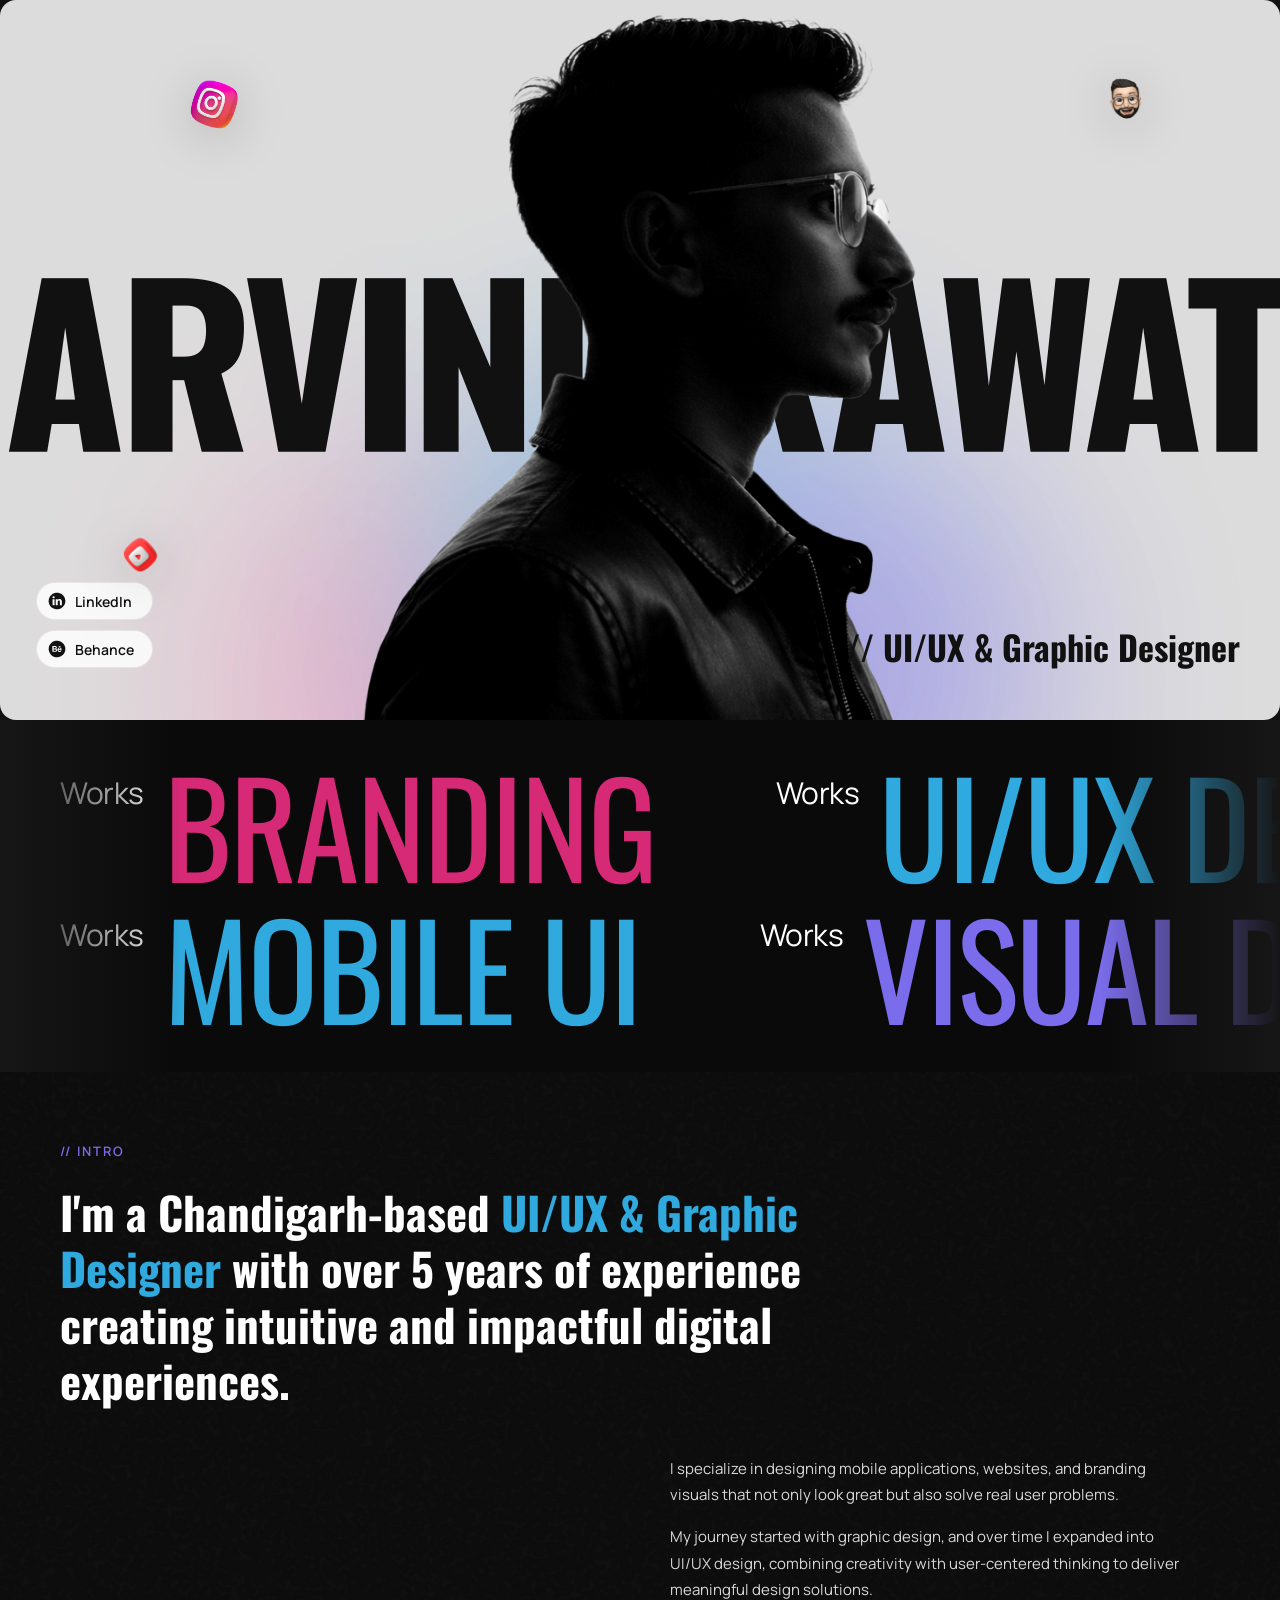
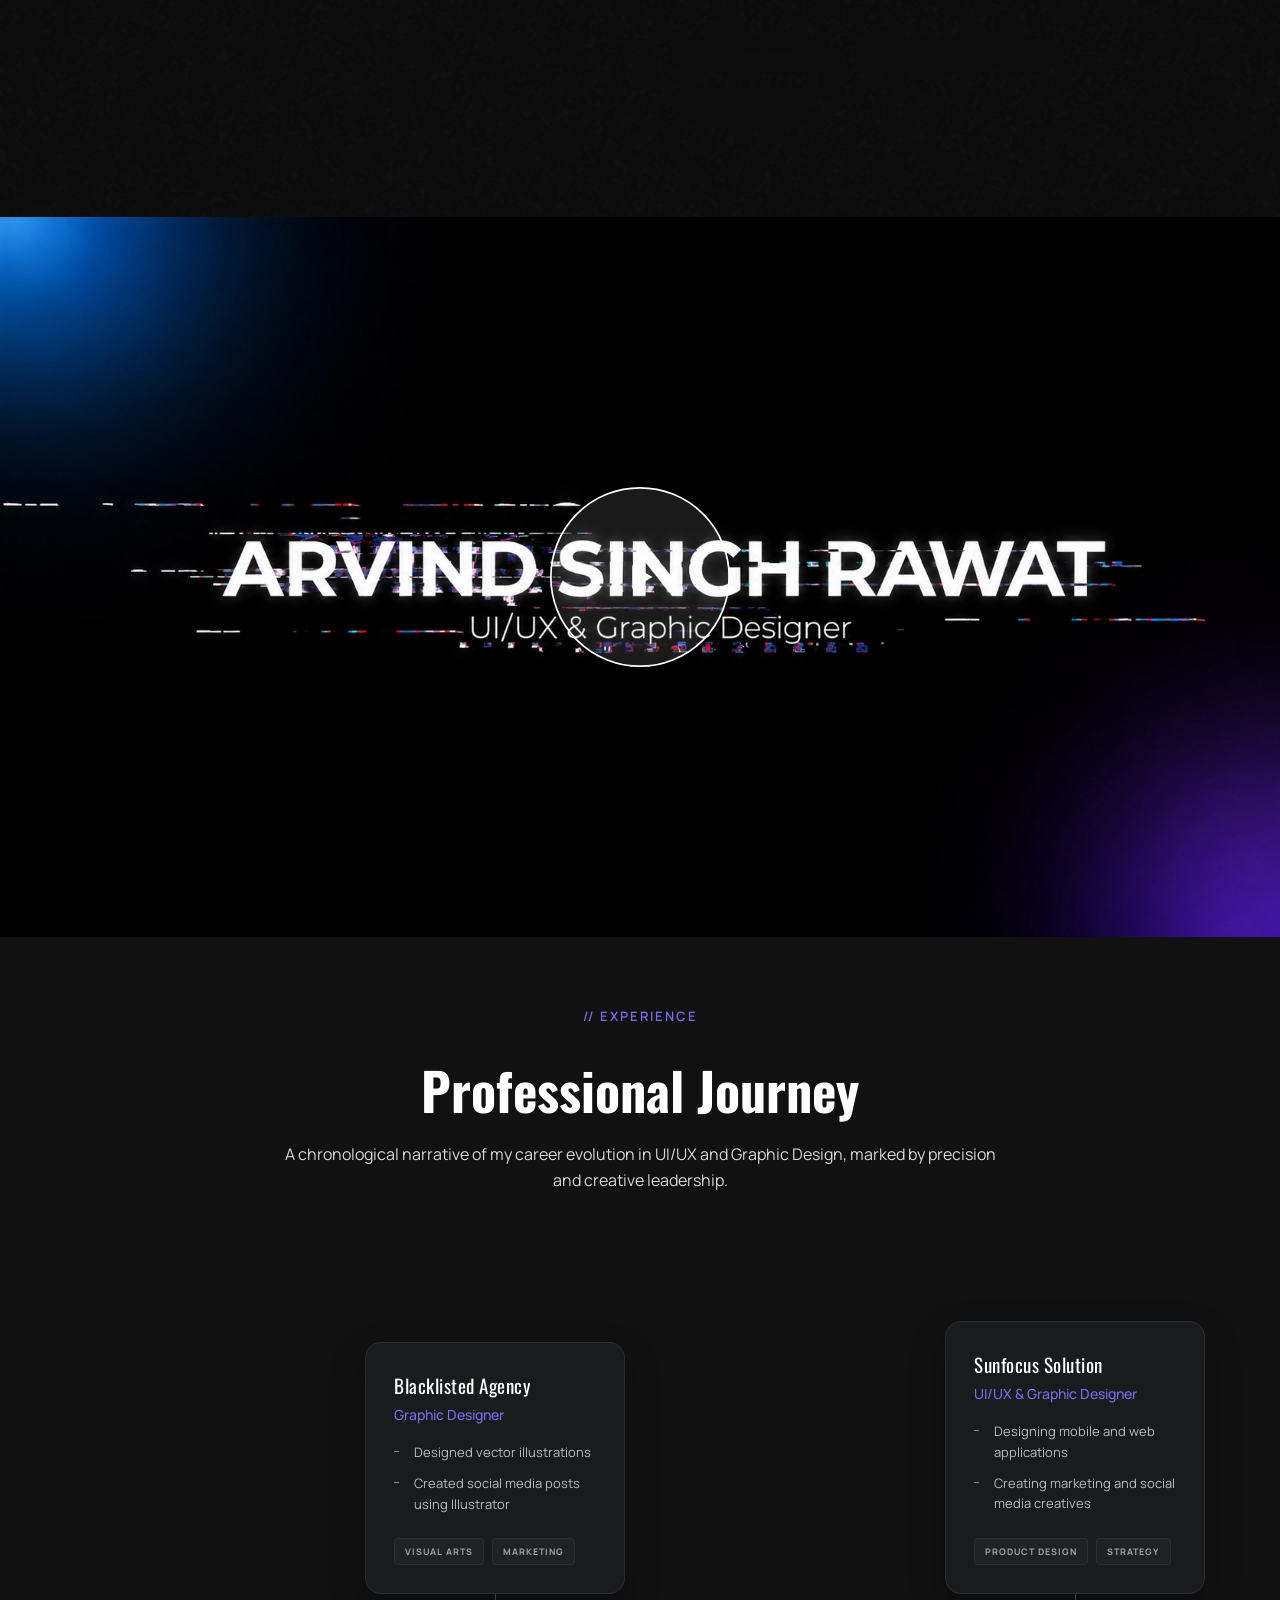
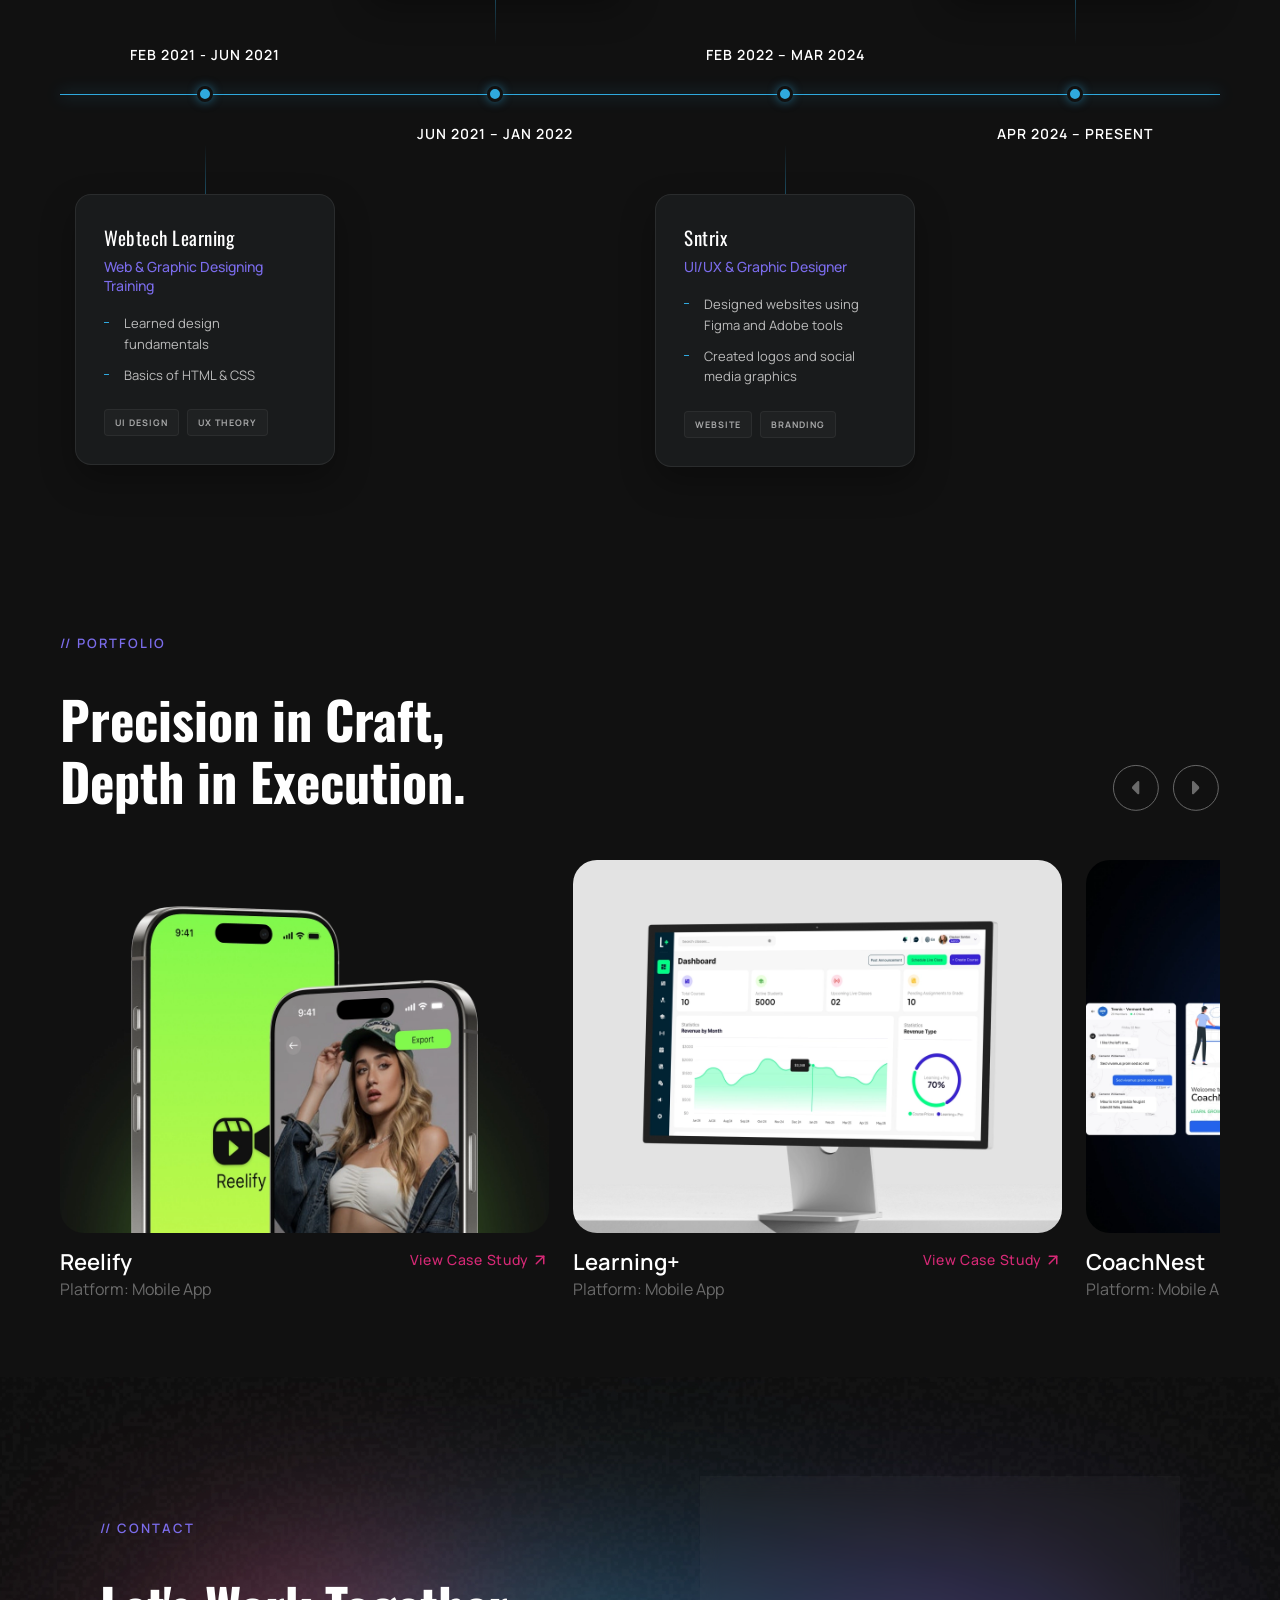
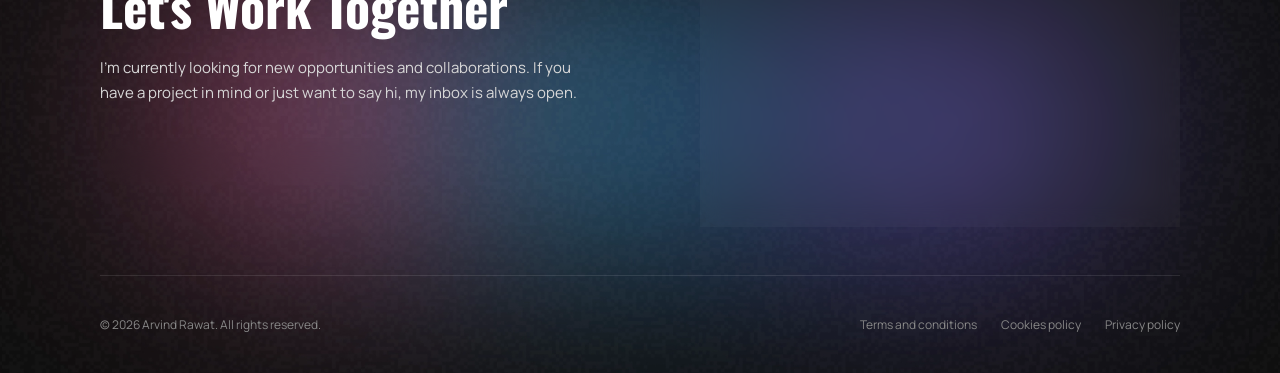
==== commit 3752817c: "Update portfolio website assets" ====
--- a/index.html
+++ b/index.html
@@ -102,7 +102,7 @@
     <div class="hero-bg-name" id="heroBg">Arvind Rawat</div>
     <div class="hero-name-overlay" id="heroOv">Arvind Rawat</div>
 
-    <img class="hero-portrait" src="assets/HERO SECTION PERSON.png" alt="Arvind Rawat" />
+    <img class="hero-portrait" src="assets/webp/HERO SECTION PERSON.webp" alt="Arvind Rawat" />
 
     <div class="hero-role">// UI/UX &amp; Graphic Designer</div>
 
@@ -228,7 +228,7 @@
     <div class="video-container" id="videoContainer">
       <!-- Thumbnail with Play Button (shown before video loads) -->
       <div class="video-thumbnail" id="videoThumbnail">
-        <img src="assets/videoThuubnail.png" alt="Video Thumbnail" class="thumbnail-image">
+        <img src="assets/webp/videoThuubnail.webp" alt="Video Thumbnail" class="thumbnail-image">
         <button class="play-button-overlay" id="playButton" aria-label="Play Video">
           <img src="assets/play button.svg" alt="Play" class="play-icon">
         </button>
@@ -1182,4 +1182,4 @@
   </script>
 </body>
 
-</html>+</html>
--- a/styles/sections/hero.css
+++ b/styles/sections/hero.css
@@ -6,7 +6,7 @@
   height: 780px;
   min-height: 780px;
   overflow: hidden;
-  background-image: url('../../assets/bg.png');
+  background-image: url('../../assets/webp/bg.webp');
   background-size: cover;
   background-position: center;
   background-repeat: no-repeat;
@@ -153,17 +153,20 @@
 
 /* Responsive Breakpoints */
 
+/* Desktop name sizing fallback. JS fine-tunes this edge-to-edge below 1920px. */
+@media (min-width: 768px) and (max-width: 1919px) {
+  .hero-bg-name {
+    font-size: var(--hero-name-fit-size, clamp(120px, 16.8vw, 322px));
+    letter-spacing: clamp(-0.06em, -0.045em, -0.03em);
+    padding: 0;
+  }
+}
+
 /* 1280px Viewport */
 @media (max-width: 1280px) {
   .hero {
     height: 720px;
     min-height: 720px;
-  }
-  
-  .hero-bg-name {
-    font-size: clamp(70px, 16vw, 320px);
-    letter-spacing: clamp(-0.05em, -0.03em, -0.02em);
-    padding: 0 clamp(8px, 1.5vw, 30px);
   }
   
   .hero-role {
@@ -264,7 +267,7 @@
     height: 500px;
     min-height: 500px;
     overflow: hidden;
-    background-image: url('../../assets/bg.png');
+    background-image: url('../../assets/webp/bg.webp');
     background-size: cover;
     background-position: center center;
     border-radius: 0;
@@ -420,4 +423,3 @@
     display: none;
   }
 }
-
--- a/styles/sections/intro.css
+++ b/styles/sections/intro.css
@@ -1,7 +1,7 @@
 /* ── INTRO / ABOUT SECTION ── */
 .intro-sec {
   padding: var(--section-spacing) var(--section-px) 90px;
-  background: #0d0d0d url("../../assets/Intro BG.png") no-repeat center center / cover;
+  background: #0d0d0d url("../../assets/webp/Intro BG.webp") no-repeat center center / cover;
 }
 
 .intro-label {
--- a/styles/sections/contact.css
+++ b/styles/sections/contact.css
@@ -4,7 +4,7 @@
   width: 100%;
   position: relative;
   overflow: hidden;
-  background-image: url('../../assets/Footer BG.png');
+  background-image: url('../../assets/webp/Footer BG.webp');
   background-size: cover;
   background-position: center;
   background-repeat: no-repeat;
@@ -191,6 +191,6 @@
 
 @media (max-width: 768px) {
   #contact {
-    background-image: url('../../assets/contact bg mobile.png');
+    background-image: url('../../assets/webp/contact bg mobile.webp');
   }
-}+}
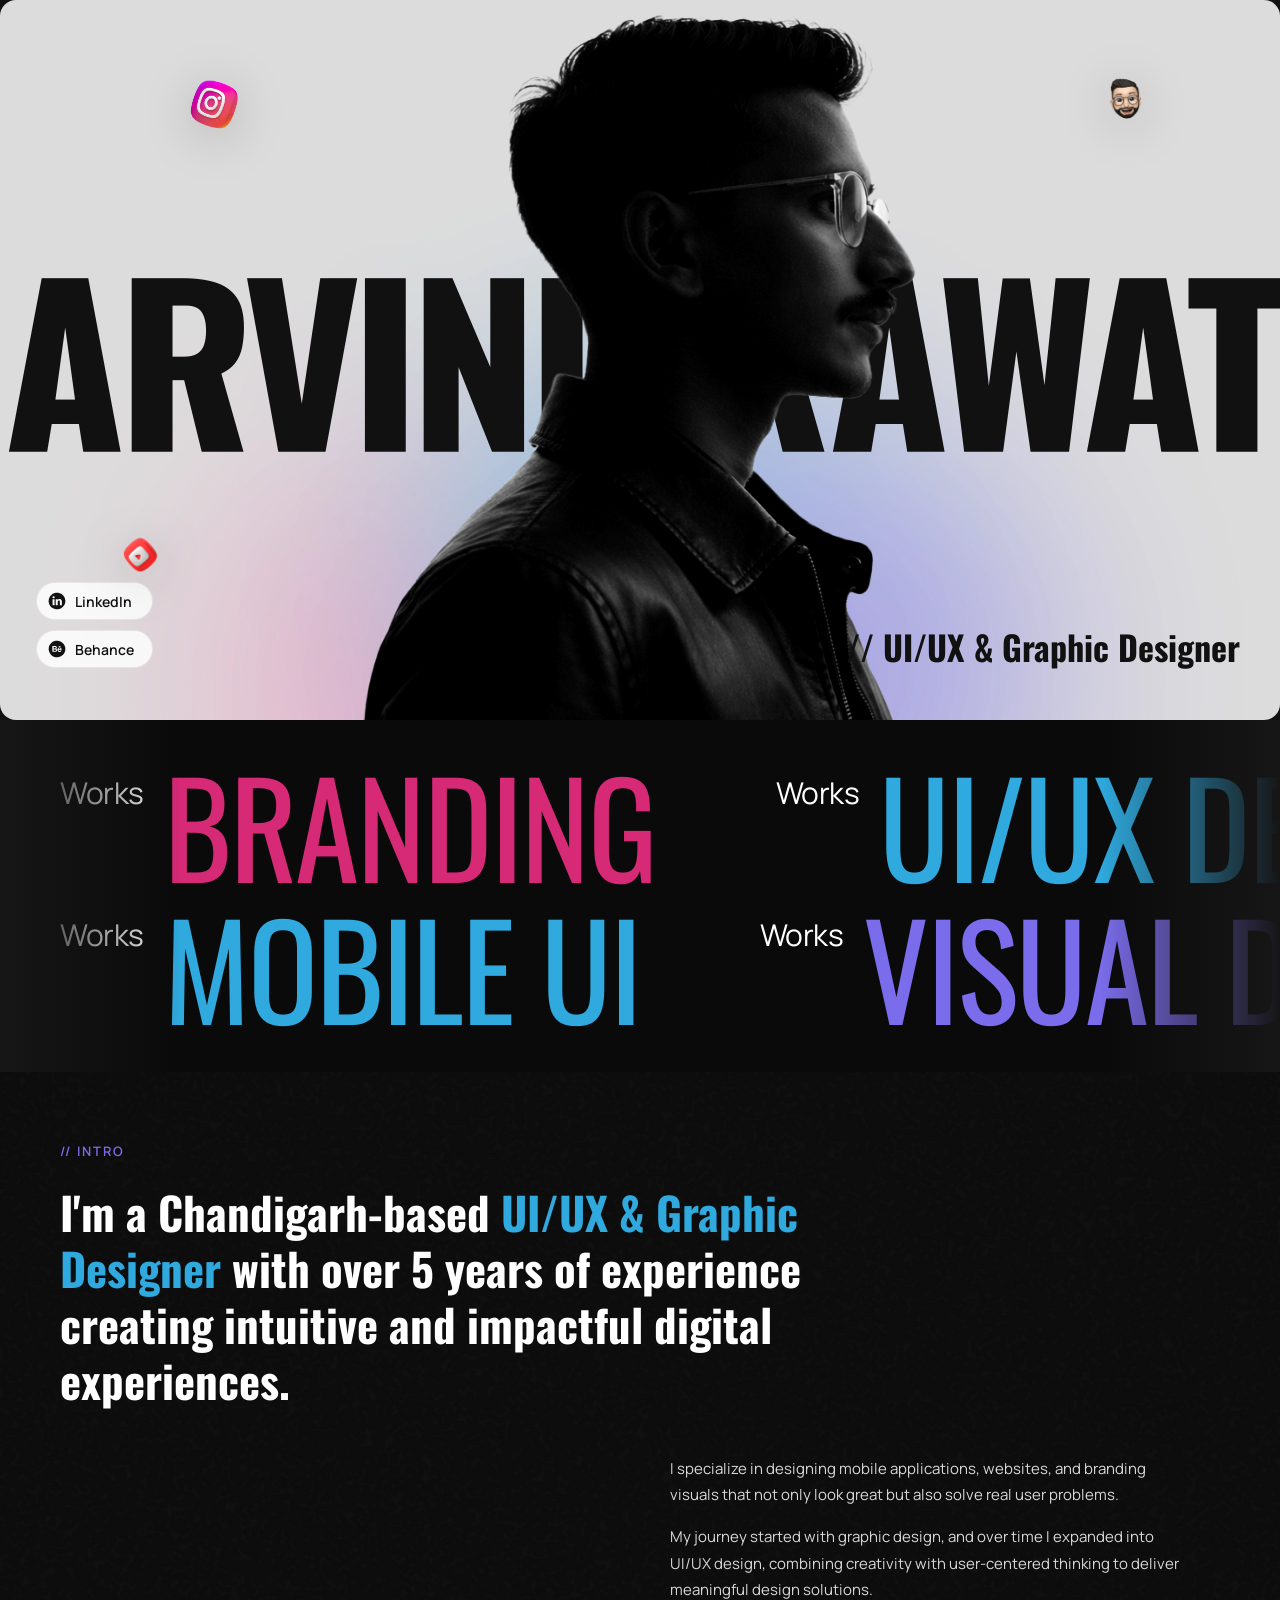
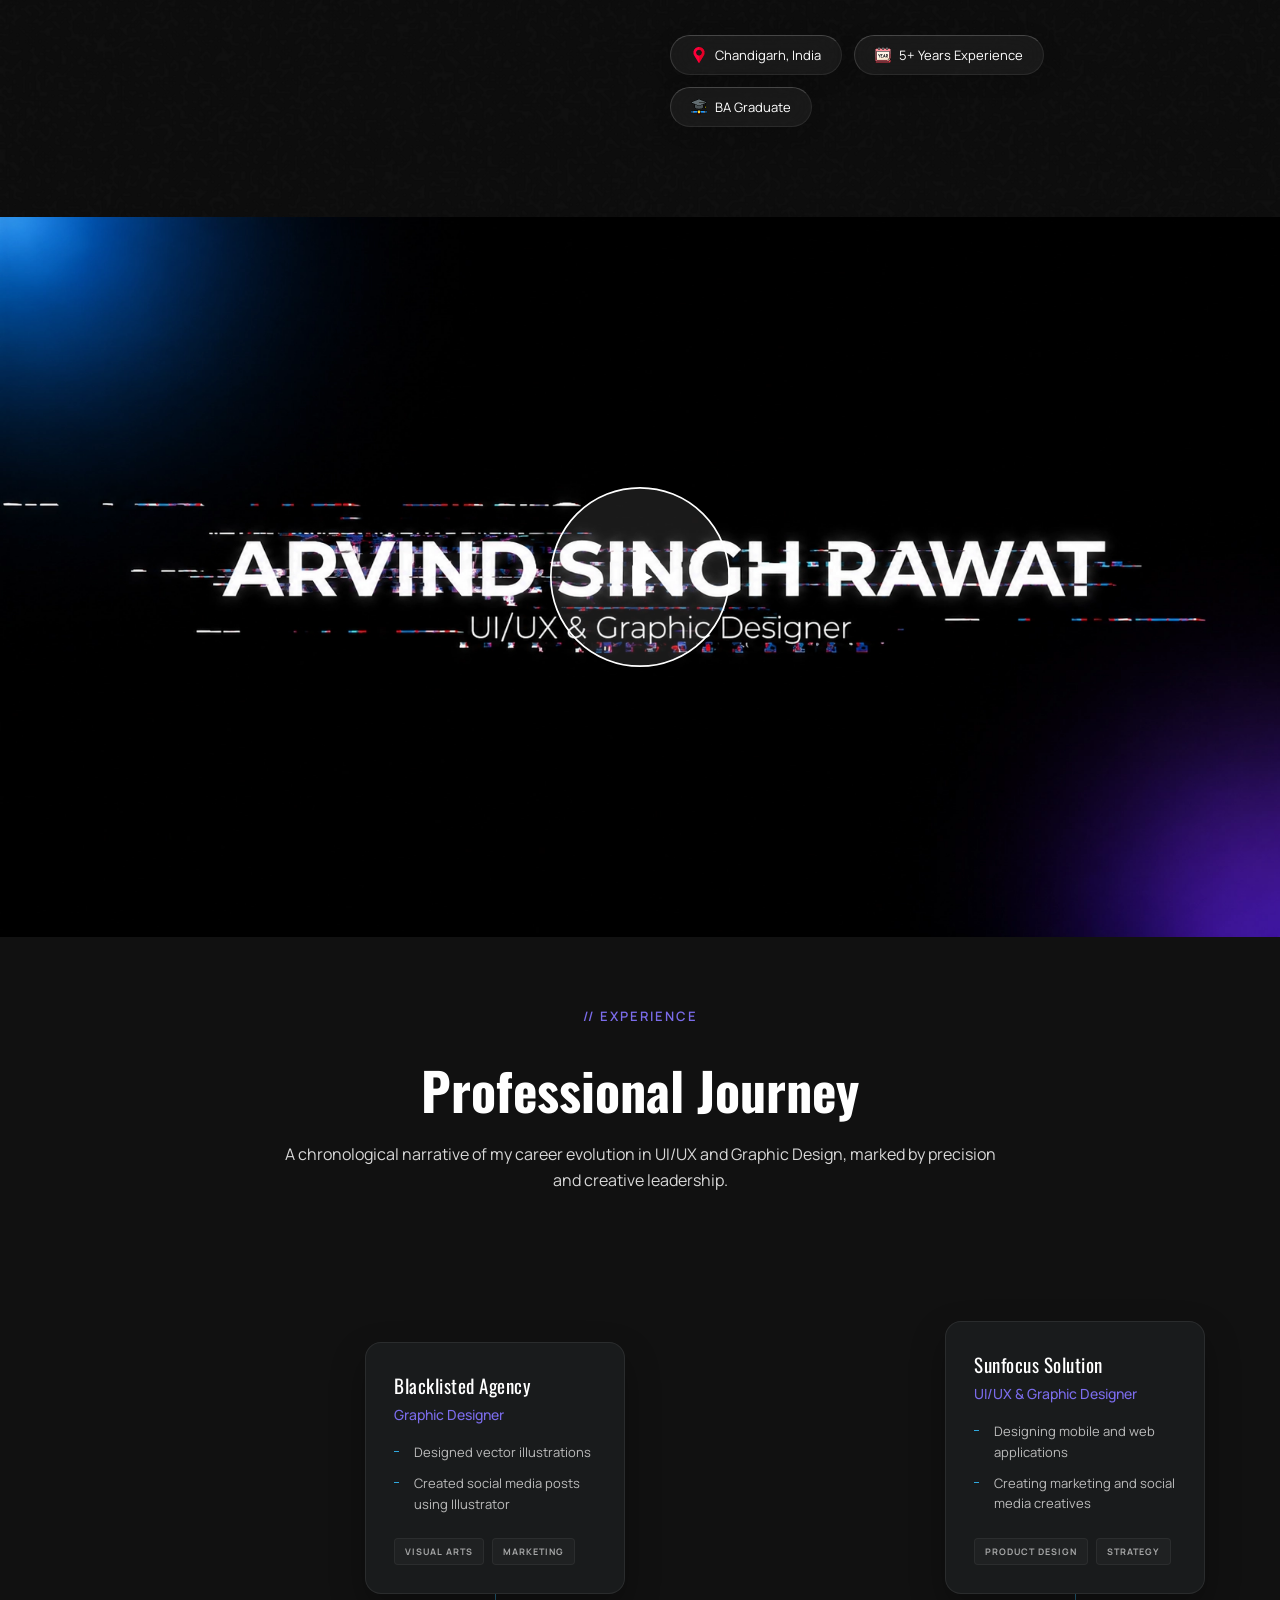
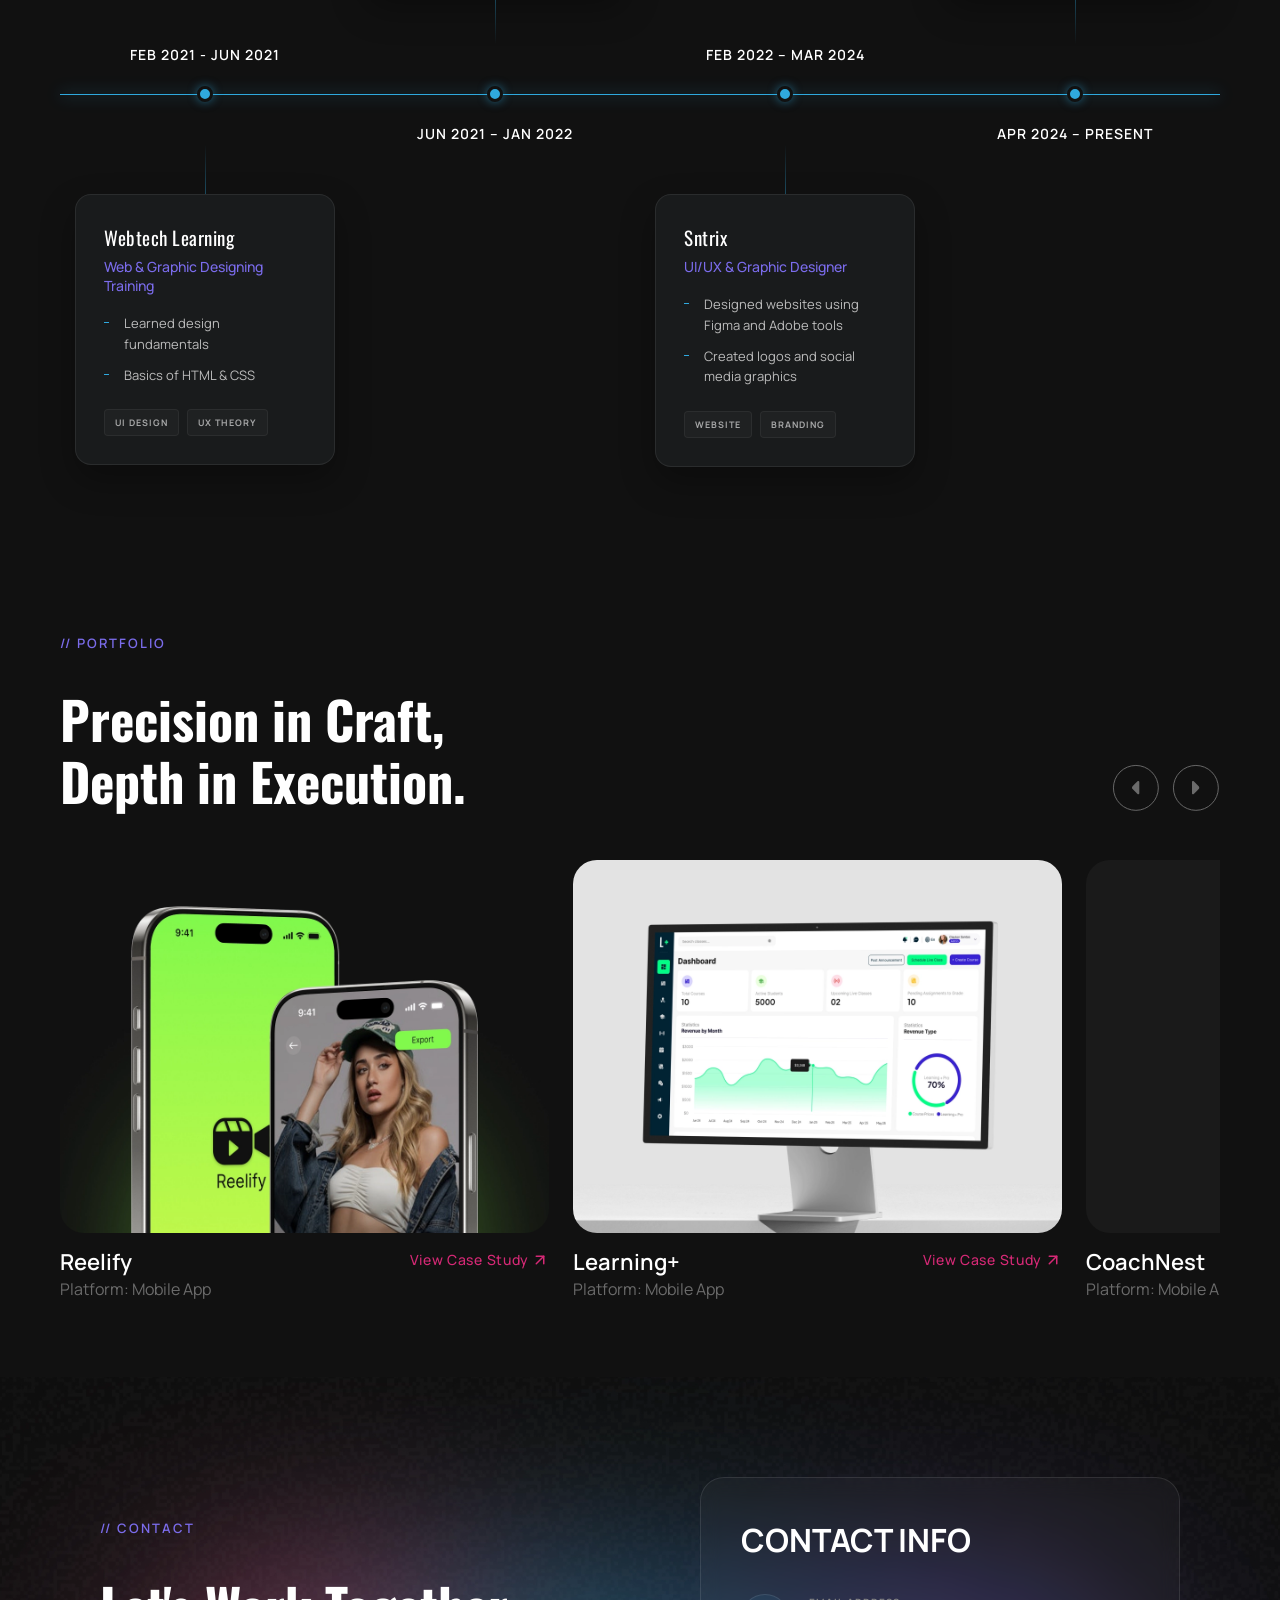
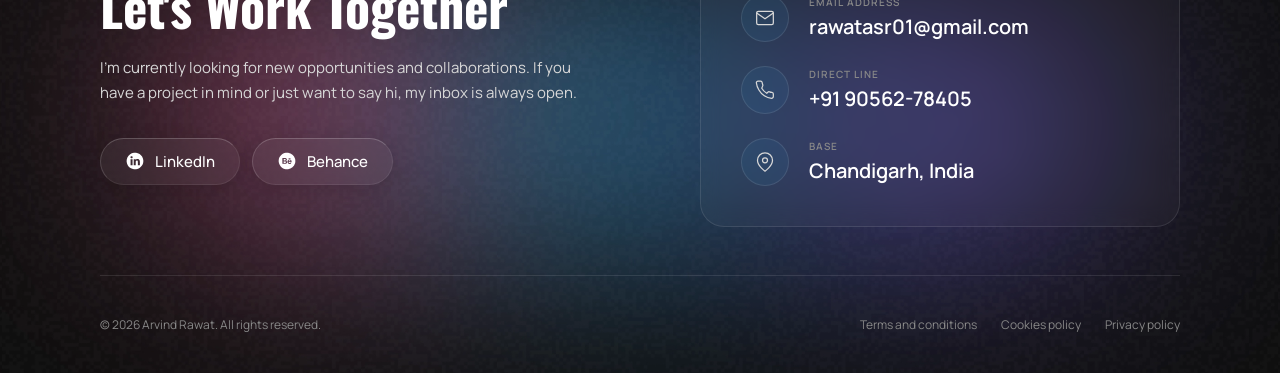
==== commit 39e6ad3a: "Optimize initial page loading" ====
--- a/index.html
+++ b/index.html
@@ -13,8 +13,8 @@
     href="https://fonts.googleapis.com/css2?family=Oswald:wght@300;400;700&family=Manrope:wght@400;500;600;700&family=Inter:wght@400&family=Rajdhani:wght@400&display=swap"
     rel="stylesheet" />
 
-  <!-- Plyr Video Player -->
-  <link rel="stylesheet" href="https://cdn.plyr.io/3.7.8/plyr.css" />
+  <link rel="preconnect" href="https://cdn.plyr.io" crossorigin />
+  <link rel="preconnect" href="https://player.vimeo.com" crossorigin />
   <style>
     :root {
       --plyr-color-main: #2fa9de;
@@ -102,7 +102,7 @@
     <div class="hero-bg-name" id="heroBg">Arvind Rawat</div>
     <div class="hero-name-overlay" id="heroOv">Arvind Rawat</div>
 
-    <img class="hero-portrait" src="assets/webp/HERO SECTION PERSON.webp" alt="Arvind Rawat" />
+    <img class="hero-portrait" src="assets/webp/HERO SECTION PERSON.webp" alt="Arvind Rawat" fetchpriority="high" decoding="async" />
 
     <div class="hero-role">// UI/UX &amp; Graphic Designer</div>
 
@@ -110,19 +110,18 @@
       <a class="pill-btn"
         href="https://www.linkedin.com/in/arvind-rawat-6ab13720a?utm_source=share_via&utm_content=profile&utm_medium=member_ios"
         target="_blank">
-        <img src="assets/Linkedin.svg" alt="LinkedIn" />
+        <img src="assets/Linkedin.svg" alt="LinkedIn" decoding="async" />
         LinkedIn
       </a>
       <a class="pill-btn" href="https://www.behance.net/asrarvind" target="_blank">
-        <img src="assets/Behance.svg" alt="Behance" />
+        <img src="assets/Behance.svg" alt="Behance" decoding="async" />
         Behance
       </a>
     </div>
 
-    <div class="fi fi-ig"><img src="assets/Instagram.png" alt="Instagram" /></div>
-    <div class="fi fi-yt"><img src="assets/Youtube.png" alt="YouTube" /></div>
-    <div class="fi fi-mm"><img src="assets/Male Memojis.png" alt="Memoji" /></div>
-  </section>
+    <div class="fi fi-ig"><img src="assets/Instagram.png" alt="Instagram" decoding="async" /></div>
+    <div class="fi fi-yt"><img src="assets/Youtube.png" alt="YouTube" decoding="async" /></div>
+    <div class="fi fi-mm"><img src="assets/Male Memojis.png" alt="Memoji" decoding="async" /></div>
   </section>
 
   <!-- ═══════════════════════════ MARQUEE ═══════════════════════════ -->
@@ -191,7 +190,7 @@
   </div>
 
   <!-- ═══════════════════════════ INTRO ═══════════════════════════ -->
-  <section id="about" class="intro-sec">
+  <section id="about" class="intro-sec lazy-bg">
     <div class="container">
       <div class="reveal">
         <div class="lbl intro-label">// INTRO</div>
@@ -210,11 +209,11 @@
                 creativity with user-centered thinking to deliver meaningful design solutions.</p>
             </div>
             <div class="chips">
-              <div class="chip"><img src="assets/location.png" alt="Location"
+              <div class="chip"><img src="assets/location.png" alt="Location" loading="lazy" decoding="async"
                   style="width: 16px; height: 16px; object-fit: contain;"> Chandigarh, India</div>
-              <div class="chip"><img src="assets/year.png" alt="Experience"
+              <div class="chip"><img src="assets/year.png" alt="Experience" loading="lazy" decoding="async"
                   style="width: 16px; height: 16px; object-fit: contain;"> 5+ Years Experience</div>
-              <div class="chip"><img src="assets/education.png" alt="Education"
+              <div class="chip"><img src="assets/education.png" alt="Education" loading="lazy" decoding="async"
                   style="width: 16px; height: 16px; object-fit: contain;"> BA Graduate</div>
             </div>
           </div>
@@ -228,7 +227,7 @@
     <div class="video-container" id="videoContainer">
       <!-- Thumbnail with Play Button (shown before video loads) -->
       <div class="video-thumbnail" id="videoThumbnail">
-        <img src="assets/webp/videoThuubnail.webp" alt="Video Thumbnail" class="thumbnail-image">
+        <img src="assets/webp/videoThuubnail.webp" alt="Video Thumbnail" class="thumbnail-image" loading="lazy" decoding="async">
         <button class="play-button-overlay" id="playButton" aria-label="Play Video">
           <img src="assets/play button.svg" alt="Play" class="play-icon">
         </button>
@@ -496,12 +495,12 @@
         </div>
         <div class="port-nav">
           <button class="arr prev-arr" onclick="scrollPort(-1)">
-            <img src="assets/back.svg" alt="Back" class="icon-default">
-            <img src="assets/back hover.svg" alt="Back" class="icon-hover">
+            <img src="assets/back.svg" alt="Back" class="icon-default" loading="lazy" decoding="async">
+            <img src="assets/back hover.svg" alt="Back" class="icon-hover" loading="lazy" decoding="async">
           </button>
           <button class="arr next-arr" onclick="scrollPort(1)">
-            <img src="assets/next.svg" alt="Next" class="icon-default">
-            <img src="assets/next hover.svg" alt="Next" class="icon-hover">
+            <img src="assets/next.svg" alt="Next" class="icon-default" loading="lazy" decoding="async">
+            <img src="assets/next hover.svg" alt="Next" class="icon-hover" loading="lazy" decoding="async">
           </button>
         </div>
       </div>
@@ -513,7 +512,7 @@
           <div class="port-img">
             <picture>
               <source media="(max-width: 768px)" srcset="assets/work%20image/mobile%20view/Reelify%20mobile.webp">
-              <img src="assets/work image/dektop view/Reelify.webp" alt="Reelify" />
+              <img src="assets/work image/dektop view/Reelify.webp" alt="Reelify" loading="lazy" decoding="async" />
             </picture>
           </div>
           <div class="port-foot">
@@ -533,7 +532,7 @@
           <div class="port-img">
             <picture>
               <source media="(max-width: 768px)" srcset="assets/work%20image/mobile%20view/Learning+%20mobile.webp">
-              <img src="assets/work image/dektop view/Learning+.webp" alt="Learning+" />
+              <img src="assets/work image/dektop view/Learning+.webp" alt="Learning+" loading="lazy" decoding="async" />
             </picture>
           </div>
           <div class="port-foot">
@@ -553,7 +552,7 @@
           <div class="port-img">
             <picture>
               <source media="(max-width: 768px)" srcset="assets/work%20image/mobile%20view/CoachNest%20mobile.webp">
-              <img src="assets/work image/dektop view/CoachNest.webp" alt="CoachNest" />
+              <img src="assets/work image/dektop view/CoachNest.webp" alt="CoachNest" loading="lazy" decoding="async" />
             </picture>
           </div>
           <div class="port-foot">
@@ -573,7 +572,7 @@
           <div class="port-img">
             <picture>
               <source media="(max-width: 768px)" srcset="assets/work%20image/mobile%20view/Expense.AI%20mobile.webp">
-              <img src="assets/work image/dektop view/Expense.AI.webp" alt="Expense.AI" />
+              <img src="assets/work image/dektop view/Expense.AI.webp" alt="Expense.AI" loading="lazy" decoding="async" />
             </picture>
           </div>
           <div class="port-foot">
@@ -593,7 +592,7 @@
           <div class="port-img">
             <picture>
               <source media="(max-width: 768px)" srcset="assets/work%20image/mobile%20view/EliteX%20Mobile.webp">
-              <img src="assets/work image/dektop view/EliteX.webp" alt="EliteX" />
+              <img src="assets/work image/dektop view/EliteX.webp" alt="EliteX" loading="lazy" decoding="async" />
             </picture>
           </div>
           <div class="port-foot">
@@ -613,7 +612,7 @@
           <div class="port-img">
             <picture>
               <source media="(max-width: 768px)" srcset="assets/work%20image/mobile%20view/MedBot%20mobile.webp">
-              <img src="assets/work image/dektop view/MedBot.webp" alt="MedBot" />
+              <img src="assets/work image/dektop view/MedBot.webp" alt="MedBot" loading="lazy" decoding="async" />
             </picture>
           </div>
           <div class="port-foot">
@@ -633,7 +632,7 @@
           <div class="port-img">
             <picture>
               <source media="(max-width: 768px)" srcset="assets/work%20image/mobile%20view/Recipes%20Roots%20mobile.webp">
-              <img src="assets/work image/dektop view/Recipes Roots.webp" alt="Recipes Roots" />
+              <img src="assets/work image/dektop view/Recipes Roots.webp" alt="Recipes Roots" loading="lazy" decoding="async" />
             </picture>
           </div>
           <div class="port-foot">
@@ -653,7 +652,7 @@
           <div class="port-img">
             <picture>
               <source media="(max-width: 768px)" srcset="assets/work%20image/mobile%20view/Agency%20mobile.webp">
-              <img src="assets/work image/dektop view/Agency.webp" alt="Agency" />
+              <img src="assets/work image/dektop view/Agency.webp" alt="Agency" loading="lazy" decoding="async" />
             </picture>
           </div>
           <div class="port-foot">
@@ -673,7 +672,7 @@
           <div class="port-img">
             <picture>
               <source media="(max-width: 768px)" srcset="assets/work%20image/mobile%20view/Designing%20Agency%20mobile.webp">
-              <img src="assets/work image/dektop view/Designing Agency.webp" alt="Designing Agency" />
+              <img src="assets/work image/dektop view/Designing Agency.webp" alt="Designing Agency" loading="lazy" decoding="async" />
             </picture>
           </div>
           <div class="port-foot">
@@ -693,7 +692,7 @@
           <div class="port-img">
             <picture>
               <source media="(max-width: 768px)" srcset="assets/work%20image/mobile%20view/Learning+%20(website)%20mobile.webp">
-              <img src="assets/work image/dektop view/Learning+ (website).webp" alt="Learning+ Website" />
+              <img src="assets/work image/dektop view/Learning+ (website).webp" alt="Learning+ Website" loading="lazy" decoding="async" />
             </picture>
           </div>
           <div class="port-foot">
@@ -713,7 +712,7 @@
           <div class="port-img">
             <picture>
               <source media="(max-width: 768px)" srcset="assets/work%20image/mobile%20view/NexBlock%20mobile.webp">
-              <img src="assets/work image/dektop view/NexBlock.webp" alt="NexBlock" />
+              <img src="assets/work image/dektop view/NexBlock.webp" alt="NexBlock" loading="lazy" decoding="async" />
             </picture>
           </div>
           <div class="port-foot">
@@ -733,7 +732,7 @@
           <div class="port-img">
             <picture>
               <source media="(max-width: 768px)" srcset="assets/work%20image/mobile%20view/RefineHuman%20mobile.webp">
-              <img src="assets/work image/dektop view/RefineHuman.webp" alt="RefineHuman" />
+              <img src="assets/work image/dektop view/RefineHuman.webp" alt="RefineHuman" loading="lazy" decoding="async" />
             </picture>
           </div>
           <div class="port-foot">
@@ -753,7 +752,7 @@
           <div class="port-img">
             <picture>
               <source media="(max-width: 768px)" srcset="assets/work%20image/mobile%20view/Éclat%20Gems%20mobile.webp">
-              <img src="assets/work image/dektop view/Éclat Gems.webp" alt="Éclat Gems" />
+              <img src="assets/work image/dektop view/Éclat Gems.webp" alt="Éclat Gems" loading="lazy" decoding="async" />
             </picture>
           </div>
           <div class="port-foot">
@@ -790,7 +789,7 @@
   </section>
 
   <!-- ═══════════════════════════ CONTACT ═══════════════════════════ -->
-  <section id="contact">
+  <section id="contact" class="lazy-bg">
     <div class="container contact-container">
       <div class="contact-wrap reveal">
         <div style="flex: 1;">
@@ -870,16 +869,14 @@
   <script src="js/contact-interactions.js"></script>
   <script src="js/main.js"></script>
 
-  <!-- Vimeo Player API (load first) -->
-  <script src="https://player.vimeo.com/api/player.js"></script>
-  
-  <!-- Plyr Video Player -->
-  <script src="https://cdn.plyr.io/3.7.8/plyr.js"></script>
   <script>
     let player = null;
     let vimeoPlayer = null;
     let currentQuality = 'auto';
     let isVideoLoaded = false;
+    const PLYR_CSS_URL = 'https://cdn.plyr.io/3.7.8/plyr.css';
+    const PLYR_JS_URL = 'https://cdn.plyr.io/3.7.8/plyr.js';
+    const VIMEO_JS_URL = 'https://player.vimeo.com/api/player.js';
 
     // Handle play button click - lazy load video
     document.getElementById('playButton').addEventListener('click', function(e) {
@@ -900,7 +897,7 @@
       }
     });
 
-    function loadVideo() {
+    async function loadVideo() {
       isVideoLoaded = true;
       
       // Hide thumbnail and play button immediately
@@ -912,6 +909,21 @@
         thumbnail.classList.add('hidden');
       }, 300);
       
+      try {
+        await Promise.all([
+          loadStylesheet(PLYR_CSS_URL),
+          loadScript(VIMEO_JS_URL),
+          loadScript(PLYR_JS_URL)
+        ]);
+      } catch (error) {
+        console.error('Error loading video player assets:', error);
+        isVideoLoaded = false;
+        thumbnail.style.opacity = '1';
+        thumbnail.style.pointerEvents = '';
+        document.getElementById('playButton').style.display = '';
+        return;
+      }
+
       // Get the iframe and move data-src to src
       const iframe = document.querySelector('#player iframe');
       const dataSrc = iframe.getAttribute('data-src');
@@ -977,6 +989,33 @@
       });
     }
 
+    function loadStylesheet(href) {
+      const existing = document.querySelector(`link[href="${href}"]`);
+      if (existing) return Promise.resolve();
+
+      return new Promise((resolve, reject) => {
+        const link = document.createElement('link');
+        link.rel = 'stylesheet';
+        link.href = href;
+        link.onload = resolve;
+        link.onerror = reject;
+        document.head.appendChild(link);
+      });
+    }
+
+    function loadScript(src) {
+      const existing = document.querySelector(`script[src="${src}"]`);
+      if (existing) return Promise.resolve();
+
+      return new Promise((resolve, reject) => {
+        const script = document.createElement('script');
+        script.src = src;
+        script.onload = resolve;
+        script.onerror = reject;
+        document.body.appendChild(script);
+      });
+    }
+
     function createSettingsButton(qualities) {
       const controls = document.querySelector('.plyr__controls');
       if (!controls) return;
--- a/styles/sections/intro.css
+++ b/styles/sections/intro.css
@@ -1,6 +1,10 @@
 /* ── INTRO / ABOUT SECTION ── */
 .intro-sec {
   padding: var(--section-spacing) var(--section-px) 90px;
+  background: #0d0d0d;
+}
+
+.intro-sec.lazy-bg-loaded {
   background: #0d0d0d url("../../assets/webp/Intro BG.webp") no-repeat center center / cover;
 }
 
--- a/styles/sections/contact.css
+++ b/styles/sections/contact.css
@@ -4,10 +4,14 @@
   width: 100%;
   position: relative;
   overflow: hidden;
-  background-image: url('../../assets/webp/Footer BG.webp');
+  background-color: #0d0d0d;
   background-size: cover;
   background-position: center;
   background-repeat: no-repeat;
+}
+
+#contact.lazy-bg-loaded {
+  background-image: url('../../assets/webp/Footer BG.webp');
 }
 
 .contact-container {
@@ -190,7 +194,7 @@
 }
 
 @media (max-width: 768px) {
-  #contact {
+  #contact.lazy-bg-loaded {
     background-image: url('../../assets/webp/contact bg mobile.webp');
   }
 }
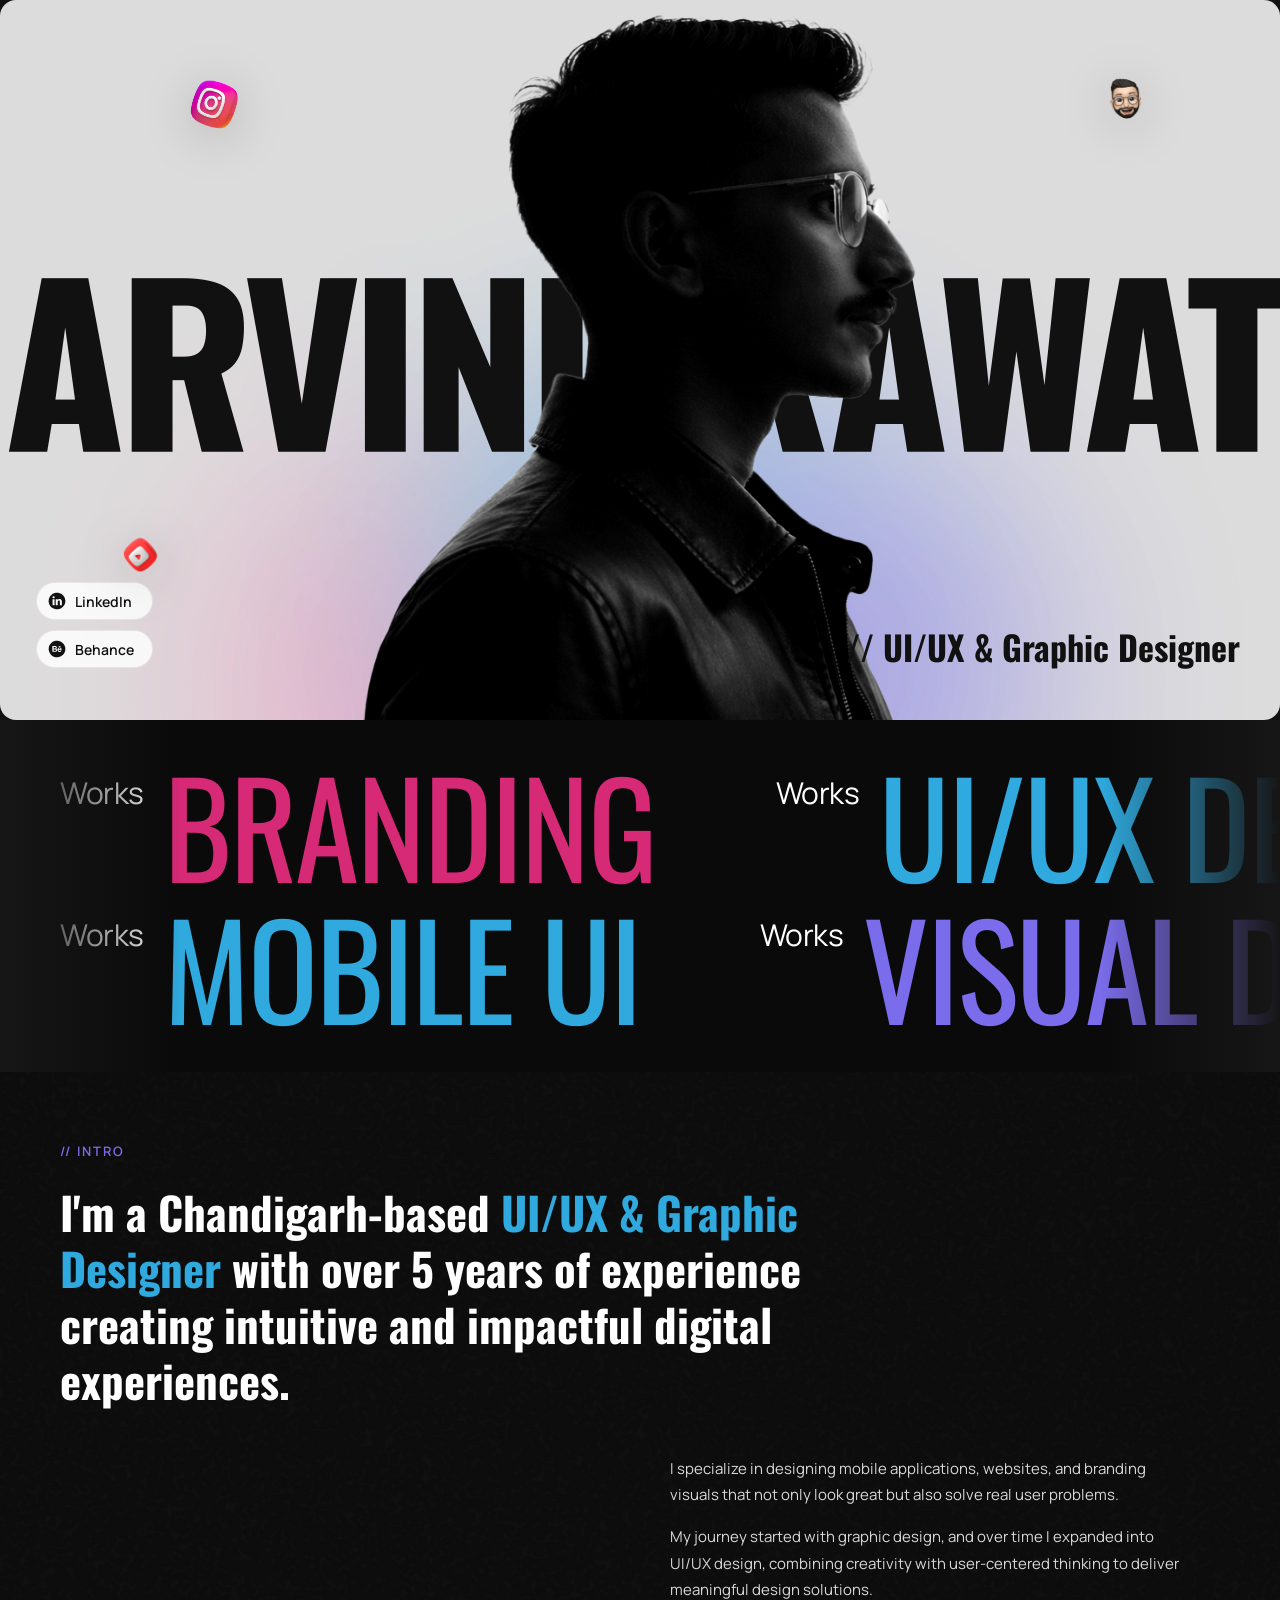
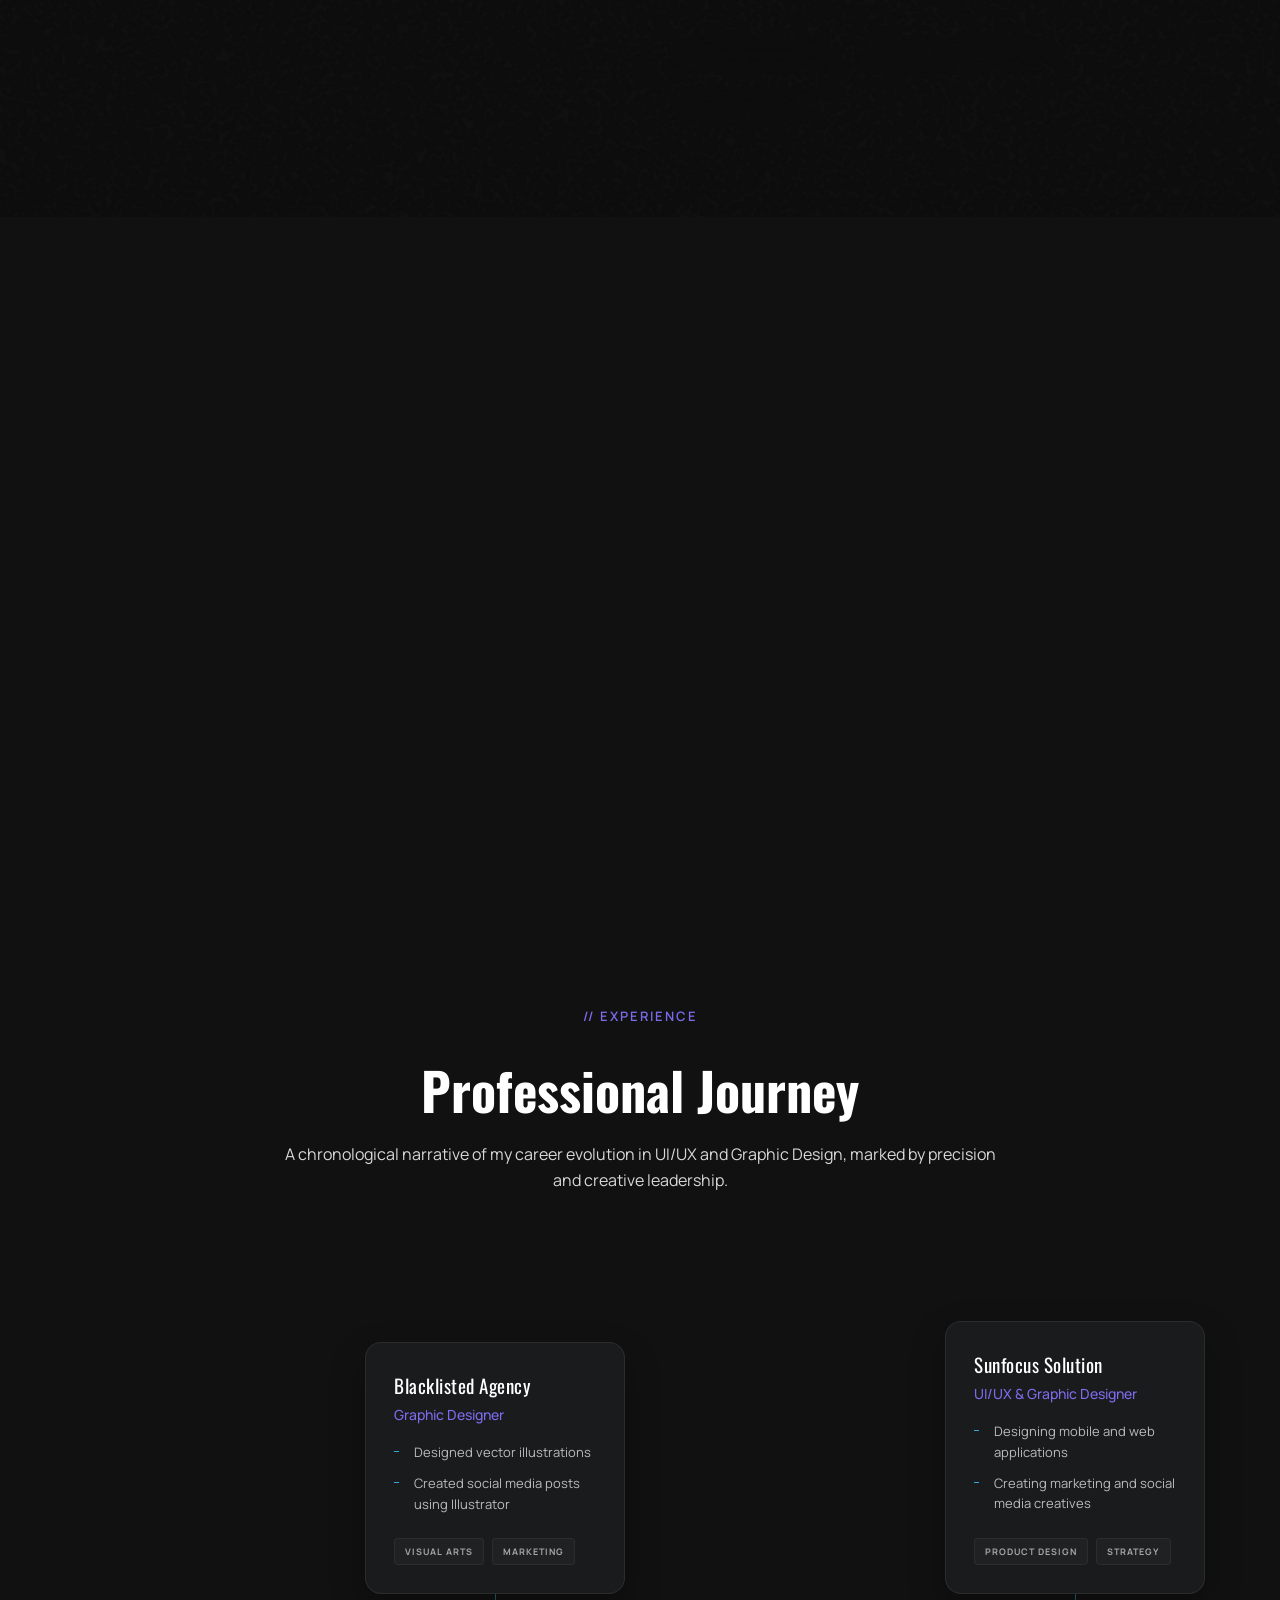
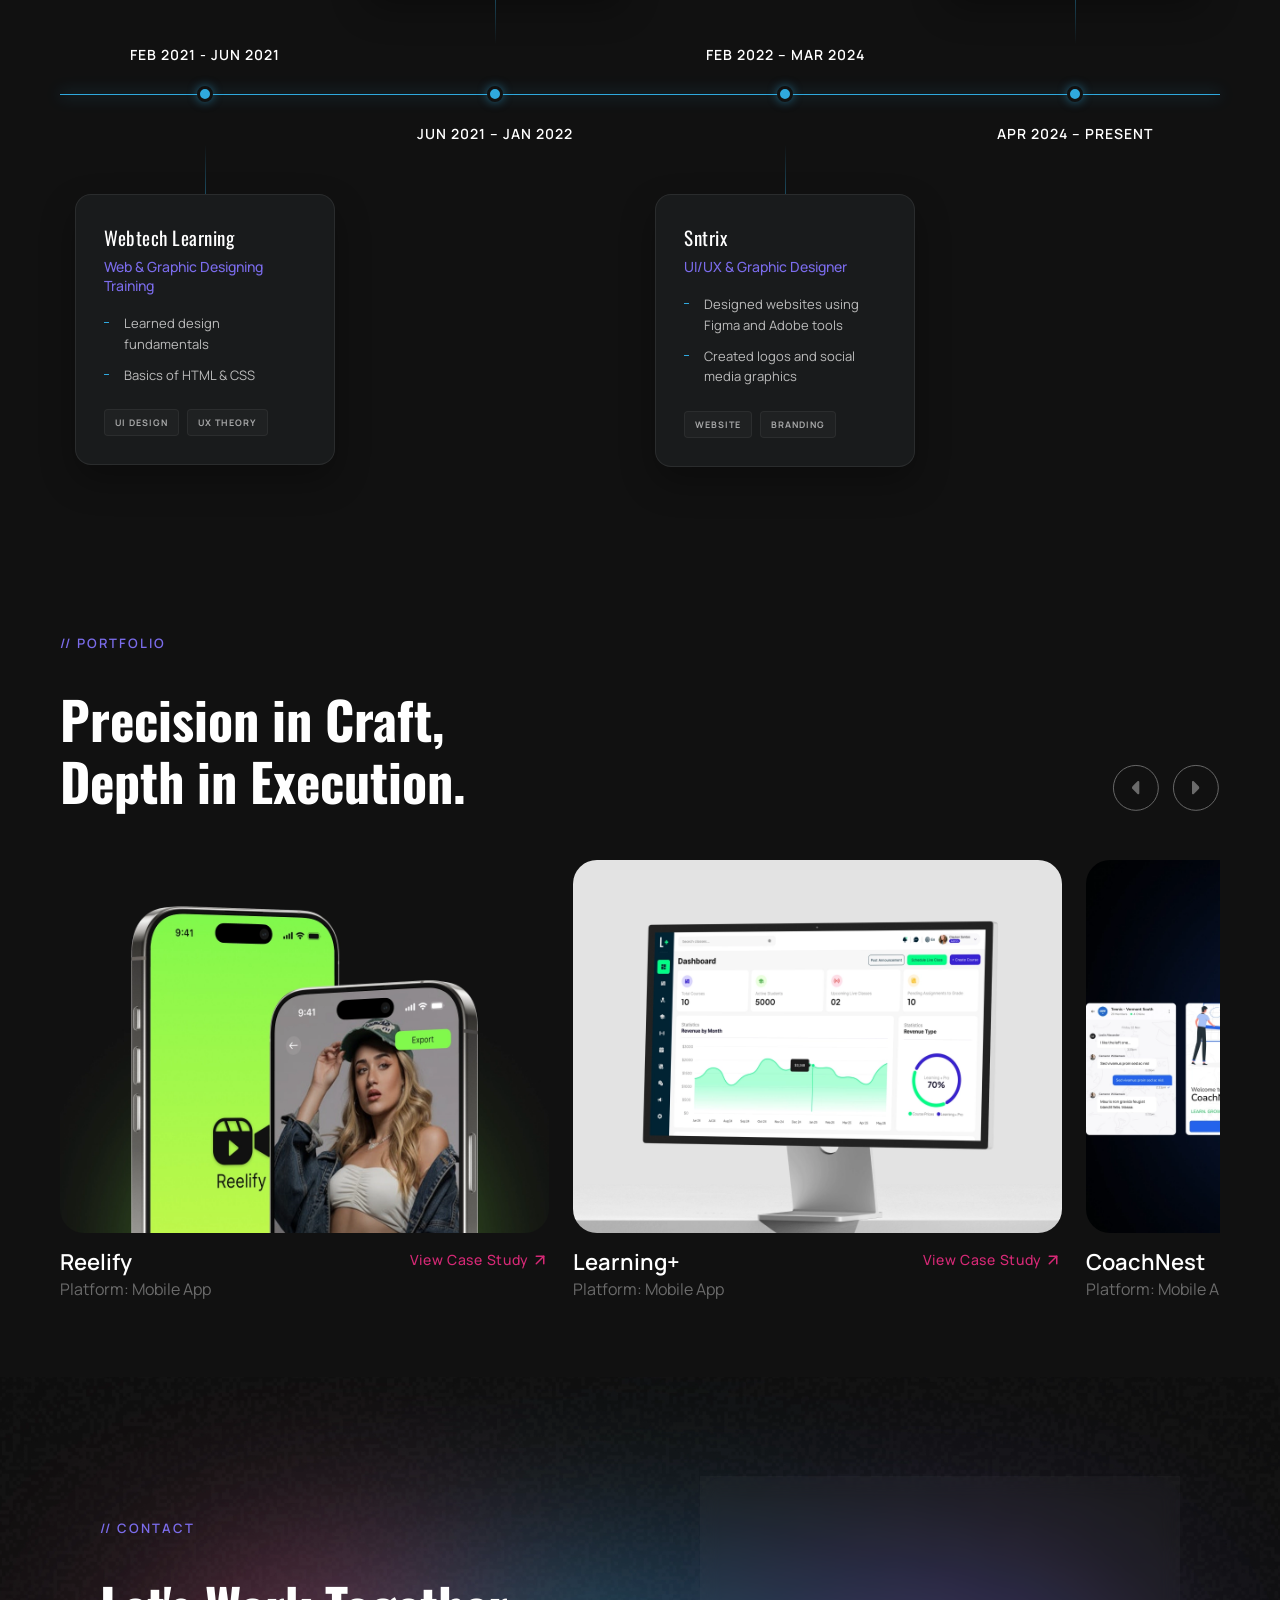
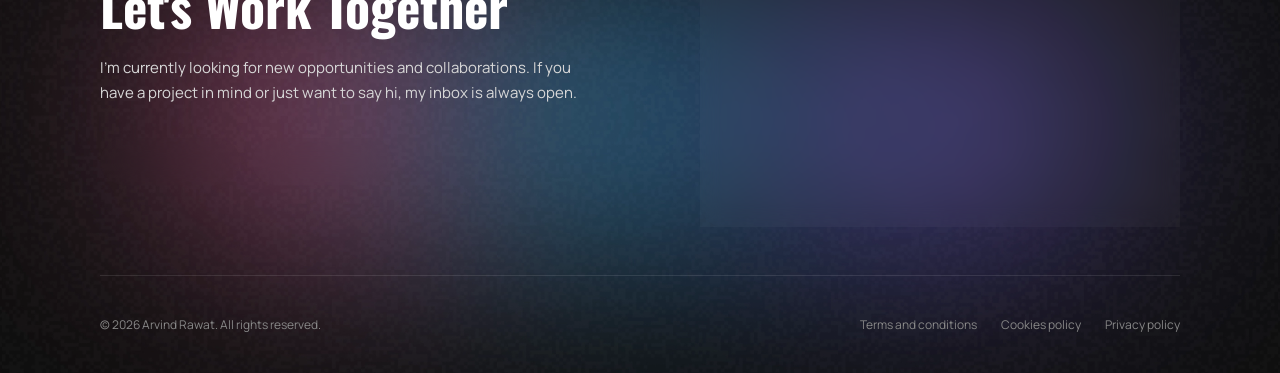
==== commit 7bf31018: "Reduce live page requests" ====
--- a/index.html
+++ b/index.html
@@ -9,8 +9,9 @@
     content="Arvind Rawat is a Chandigarh-based UI/UX & Graphic Designer with over 5 years of experience creating intuitive and impactful digital experiences." />
 
   <!-- Fonts -->
+  <link rel="preconnect" href="https://fonts.gstatic.com" crossorigin />
   <link
-    href="https://fonts.googleapis.com/css2?family=Oswald:wght@300;400;700&family=Manrope:wght@400;500;600;700&family=Inter:wght@400&family=Rajdhani:wght@400&display=swap"
+    href="https://fonts.googleapis.com/css2?family=Oswald:wght@400;700&family=Manrope:wght@400;500;600;700&display=swap"
     rel="stylesheet" />
 
   <link rel="preconnect" href="https://cdn.plyr.io" crossorigin />
@@ -70,29 +71,7 @@
     </symbol>
   </svg>
 
-  <!-- Styles: Design System -->
-  <link rel="stylesheet" href="styles/reset.css" />
-  <link rel="stylesheet" href="styles/variables.css" />
-  <link rel="stylesheet" href="styles/base.css" />
-  <link rel="stylesheet" href="styles/layout.css" />
-
-  <!-- Styles: Components -->
-  <link rel="stylesheet" href="styles/components/buttons.css" />
-  <link rel="stylesheet" href="styles/components/chips.css" />
-  <link rel="stylesheet" href="styles/components/cards.css" />
-  <link rel="stylesheet" href="styles/components/section-header.css" />
-
-  <!-- Styles: Sections -->
-  <link rel="stylesheet" href="styles/sections/hero.css" />
-  <link rel="stylesheet" href="styles/sections/marquee.css" />
-  <link rel="stylesheet" href="styles/sections/intro.css" />
-  <link rel="stylesheet" href="styles/sections/video.css" />
-  <link rel="stylesheet" href="styles/sections/experience.css" />
-  <link rel="stylesheet" href="styles/sections/portfolio.css" />
-  <link rel="stylesheet" href="styles/sections/contact.css" />
-
-  <!-- Styles: Mobile Responsive -->
-  <link rel="stylesheet" href="styles/mobile.css" />
+  <link rel="stylesheet" href="styles/site.css" />
 </head>
 
 <body>
@@ -863,11 +842,7 @@
   </section>
 
   <!-- JavaScript -->
-  <script src="js/scroll-reveal.js"></script>
-  <script src="js/portfolio-scroll.js"></script>
-  <script src="js/parallax.js"></script>
-  <script src="js/contact-interactions.js"></script>
-  <script src="js/main.js"></script>
+  <script src="js/site.js"></script>
 
   <script>
     let player = null;
--- a/styles/site.css
+++ b/styles/site.css
@@ -0,0 +1,3090 @@
+/* styles/reset.css */
+/* ── RESET ── */
+*, *::before, *::after {
+  box-sizing: border-box;
+  margin: 0;
+  padding: 0;
+}
+
+html {
+  scroll-behavior: smooth;
+}
+
+img, svg {
+  display: block;
+  max-width: 100%;
+}
+
+ul, ol {
+  list-style: none;
+}
+
+a {
+  text-decoration: none;
+  color: inherit;
+}
+
+button {
+  cursor: pointer;
+  border: none;
+  background: none;
+  font-family: inherit;
+}
+
+/* styles/variables.css */
+/* ── DESIGN TOKENS ── */
+:root {
+  /* Colors */
+  --bg: #111;
+  --bg-alt: #161616;
+  --bg-card: #1d2022;
+
+  --blue: #2fa9de;
+  --purple: #7b6ceb;
+  --pink: #d62976;
+
+  --text-primary: #ffffff;
+  --text-secondary: #d8d8d8;
+  --text-muted: #bcbcbc;
+  --text-dim: #888;
+  --text-label: #444;
+
+  --chip-bg: #3b3b3c;
+  --chip-text: #bcbcbc;
+  --border: rgba(255, 255, 255, 0.1);
+  --border-light: rgba(255, 255, 255, 0.06);
+
+  /* Typography */
+  --ff-heading: 'Oswald', sans-serif;
+  --ff-body: 'Manrope', sans-serif;
+
+  --fs-xxl: clamp(32px, 4vw, 56px);
+  --fs-xl: clamp(28px, 3vw, 42px);
+  --fs-lg: 22px;
+  --fs-md: 16px;
+  --fs-sm: 15px;
+  --fs-xs: 13px;
+  --fs-xxs: 12px;
+
+  /* Spacing */
+  --section-py: 100px;
+  --section-px: 100px;
+  --section-spacing: 100px;
+  --container-max: 1200px;
+  --container-wide: 1360px;
+
+  /* Radius */
+  --radius-sm: 10px;
+  --radius-md: 16px;
+  --radius-lg: 20px;
+  --radius-pill: 100px;
+
+  /* Transitions */
+  --ease-default: 0.3s ease;
+}
+
+/* styles/base.css */
+/* ── BASE STYLES ── */
+body {
+  background: var(--bg);
+  color: var(--text-primary);
+  font-family: var(--ff-body);
+  overflow-x: hidden;
+  -webkit-font-smoothing: antialiased;
+  -moz-osx-font-smoothing: grayscale;
+}
+
+/* ── Scroll-reveal animation ── */
+.reveal {
+  opacity: 0;
+  transform: translateY(36px);
+  transition: opacity 0.7s cubic-bezier(.22,1,.36,1),
+              transform 0.7s cubic-bezier(.22,1,.36,1);
+}
+.reveal.visible {
+  opacity: 1;
+  transform: translateY(0);
+}
+
+/* styles/layout.css */
+/* ── LAYOUT & CONTAINER SYSTEM ── */
+
+/* Responsive container - centers content with consistent max-width */
+.container {
+  width: 100%;
+  max-width: var(--container-max);
+  margin-left: auto;
+  margin-right: auto;
+}
+
+.container--wide {
+  max-width: var(--container-wide);
+}
+
+/* Section base padding - REMOVED to prevent double padding */
+/* Individual sections manage their own padding */
+
+/* ── Responsive scaling ── */
+/* 1440px baseline */
+@media (min-width: 1440px) {
+  :root {
+    --section-px: 0;
+    
+    /* Typography scale up */
+    --fs-xxl: clamp(36px, 5vw, 64px);
+    --fs-xl: clamp(30px, 4vw, 48px);
+    --fs-lg: 24px;
+    --fs-md: 18px;
+    --fs-sm: 17px;
+    --fs-xs: 15px;
+
+    /* Spacing scale up */
+    --section-spacing: 80px;
+    --section-py: var(--section-spacing);
+    
+    /* Radius scale up */
+    --radius-md: 18px;
+  }
+}
+
+/* 1900px+ scale up */
+@media (min-width: 1900px) {
+  :root {
+    --section-px: 0;
+    --container-max: 1690px;
+    --container-wide: 1690px;
+
+    /* Typography scale up */
+    --fs-xxl: clamp(48px, 6vw, 88px);
+    --fs-xl: clamp(36px, 5vw, 64px);
+    --fs-lg: 28px;
+    --fs-md: 20px;
+    --fs-sm: 18px;
+    --fs-xs: 16px;
+    --fs-xxs: 14px;
+
+    /* Spacing scale up */
+    --section-spacing: 100px;
+    --section-py: var(--section-spacing);
+
+    /* Radius scale up */
+    --radius-md: 24px;
+    --radius-lg: 28px;
+  }
+}
+
+/* Smaller desktops */
+@media (max-width: 1280px) {
+  :root {
+    --section-px: 60px;
+    --section-spacing: 70px;
+    --section-py: var(--section-spacing);
+  }
+}
+
+@media (max-width: 1024px) {
+  :root {
+    --section-px: 40px;
+    --section-spacing: 60px;
+    --section-py: var(--section-spacing);
+  }
+}
+
+/* Tablet */
+@media (max-width: 768px) {
+  :root {
+    --section-px: 20px;
+    --section-spacing: 48px;
+    --section-py: var(--section-spacing);
+
+    /* Typography scale down */
+    --fs-xxl: clamp(28px, 7vw, 36px);
+    --fs-xl: clamp(24px, 6vw, 30px);
+    --fs-lg: 18px;
+    --fs-md: 15px;
+    --fs-sm: 14px;
+    --fs-xs: 13px;
+    --fs-xxs: 12px;
+
+    /* Radius scale down */
+    --radius-md: 12px;
+    --radius-lg: 16px;
+  }
+}
+
+/* Mobile */
+@media (max-width: 480px) {
+  :root {
+    --section-px: 20px;
+    --section-spacing: 40px;
+    --section-py: var(--section-spacing);
+
+    /* Typography scale down further */
+    --fs-xxl: clamp(24px, 6vw, 32px);
+    --fs-xl: clamp(22px, 5vw, 28px);
+    --fs-lg: 16px;
+    --fs-md: 14px;
+    --fs-sm: 13px;
+    --fs-xs: 12px;
+    --fs-xxs: 11px;
+  }
+}
+/* styles/components/buttons.css */
+/* ── BUTTONS ── */
+
+/* CTA nav button */
+.nav-cta {
+  background: var(--blue) !important;
+  color: #fff !important;
+  padding: 9px 22px;
+  border-radius: var(--radius-lg);
+  font-weight: 600 !important;
+}
+
+/* Pill button (hero social) */
+.pill-btn {
+  display: inline-flex;
+  align-items: center;
+  gap: 8px;
+  background: rgba(255, 255, 255, 0.82);
+  backdrop-filter: blur(10px);
+  -webkit-backdrop-filter: blur(10px);
+  border: 1px solid rgba(0, 0, 0, 0.08);
+  padding: 8px 18px 8px 10px;
+  border-radius: 50px;
+  font-size: 14px;
+  font-weight: 600;
+  color: #111111;
+  text-decoration: none;
+  cursor: pointer;
+  transition: all 0.2s ease;
+}
+.pill-btn:hover {
+  background: rgba(255, 255, 255, 0.98);
+  transform: translateY(-2px);
+  box-shadow: 0 4px 15px rgba(0, 0, 0, 0.1);
+}
+.pill-btn img {
+  width: 20px;
+  height: 20px;
+  object-fit: contain;
+}
+
+/* Dark pill (contact section) */
+.pill-dark {
+  display: inline-flex;
+  align-items: center;
+  gap: 10px;
+  background: rgba(255, 255, 255, 0.05);
+  backdrop-filter: blur(16px);
+  -webkit-backdrop-filter: blur(16px);
+  border: 1px solid rgba(255, 255, 255, 0.08);
+  border-top: 1px solid rgba(255, 255, 255, 0.2);
+  border-left: 1px solid rgba(255, 255, 255, 0.15);
+  box-shadow: 0 4px 20px rgba(0, 0, 0, 0.15);
+  padding: 12px 24px;
+  border-radius: 100px;
+  font-size: var(--fs-sm);
+  font-weight: 500;
+  color: #fff;
+  transition: background var(--ease-default), transform var(--ease-default), border-color var(--ease-default);
+}
+.pill-dark:hover {
+  background: rgba(255, 255, 255, 0.1);
+  border-color: rgba(255, 255, 255, 0.2);
+  transform: translateY(-2px);
+}
+.pill-dark img {
+  width: 20px;
+  height: 20px;
+  object-fit: contain;
+}
+
+/* Arrow buttons (portfolio nav) */
+.arr img {
+  width: 100%;
+  height: 100%;
+  object-fit: contain;
+}
+
+.arr .icon-hover {
+  display: none;
+}
+
+.arr:hover .icon-default {
+  display: none;
+}
+
+.arr:hover .icon-hover {
+  display: block;
+}
+
+.arr {
+  width: 48px;
+  height: 48px;
+  border-radius: 50%;
+  border: none;
+  background: transparent;
+  display: grid;
+  place-items: center;
+  cursor: pointer;
+  transition: transform var(--ease-default);
+}
+
+.arr:hover {
+  transform: scale(1.05);
+}
+
+/* styles/components/chips.css */
+/* ── CHIPS & TAGS ── */
+
+/* Info chips (intro section) */
+.chips {
+  display: flex;
+  flex-wrap: wrap;
+  gap: 12px;
+  margin-top: 32px;
+}
+.chip {
+  background: rgba(255, 255, 255, 0.05);
+  backdrop-filter: blur(16px);
+  -webkit-backdrop-filter: blur(16px);
+  border: 1px solid rgba(255, 255, 255, 0.08);
+  border-top: 1px solid rgba(255, 255, 255, 0.2);
+  border-left: 1px solid rgba(255, 255, 255, 0.15);
+  box-shadow: 0 4px 20px rgba(0, 0, 0, 0.15);
+  color: #fff;
+  font-size: var(--fs-xs);
+  font-weight: 400;
+  padding: 10px 20px;
+  border-radius: 100px;
+  display: inline-flex;
+  align-items: center;
+  gap: 8px;
+}
+
+/* Timeline tags */
+.tl-tags {
+  display: flex;
+  gap: 6px;
+  margin-top: 12px;
+  flex-wrap: wrap;
+}
+.tl-tag {
+  font-size: 10px;
+  font-weight: 700;
+  letter-spacing: 1px;
+  color: var(--blue);
+  background: rgba(47, 169, 222, 0.08);
+  border: 1px solid rgba(47, 169, 222, 0.18);
+  padding: 4px 10px;
+  border-radius: var(--radius-pill);
+}
+
+/* styles/components/cards.css */
+/* ── CARDS ── */
+
+/* ── Timeline card ── */
+/* Note: Timeline card styles are now in sections/experience.css for better organization */
+
+/* ── Portfolio card ── */
+.port-card {
+  flex-shrink: 0;
+  display: flex;
+  flex-direction: column;
+  gap: 16px;
+  width: 85vw;
+  max-width: 320px;
+  transition: transform var(--ease-default);
+  cursor: pointer;
+}
+.port-card:hover {
+  transform: translateY(-4px);
+}
+
+.port-img {
+  width: 100%;
+  height: 240px;
+  border-radius: 16px;
+  overflow: hidden;
+  position: relative;
+  background: #1a1a1a;
+}
+.port-img picture {
+  width: 100%;
+  height: 100%;
+  display: block;
+}
+.port-img img {
+  width: 100%;
+  height: 100%;
+  object-fit: cover;
+  transition: transform 0.6s var(--ease-default), filter 0.6s var(--ease-default);
+}
+.port-card:hover .port-img img {
+  transform: scale(1.05);
+}
+
+.port-img.gray-bg  { background: #2a2a2a; }
+.port-img.light-bg { background: #e8e8e8; }
+.port-img.dark-bg  { background: #1a1a2e; }
+
+.ph {
+  display: flex;
+  flex-direction: column;
+  align-items: center;
+  justify-content: center;
+  height: 100%;
+  color: rgba(255, 255, 255, 0.3);
+  font-size: var(--fs-xs);
+  font-weight: 600;
+}
+
+.port-foot {
+  display: flex;
+  align-items: flex-start;
+  justify-content: space-between;
+  width: 100%;
+}
+
+/* Left Content Block */
+.port-foot > div {
+  display: flex;
+  flex-direction: column;
+  gap: 4px;
+}
+
+.port-name {
+  font-family: 'Manrope', sans-serif;
+  font-size: 18px;
+  font-weight: 600;
+  line-height: 1.2;
+  color: #FFFFFF;
+  transition: color var(--ease-default);
+}
+
+.port-sub {
+  font-family: 'Manrope', sans-serif;
+  font-size: 14px;
+  font-weight: 400;
+  line-height: 1.2;
+  color: #6B6B6B;
+}
+
+.port-lnk {
+  display: inline-flex;
+  align-items: center;
+  gap: 2px;
+  font-family: 'Manrope', sans-serif;
+  font-size: 14px;
+  font-weight: 500;
+  letter-spacing: 0.7px;
+  line-height: 21px;
+  color: #D62976;
+  white-space: nowrap;
+  position: relative;
+  text-decoration: none;
+  padding-bottom: 2px;
+}
+.port-lnk::after {
+  content: '';
+  position: absolute;
+  left: 0;
+  bottom: 0;
+  width: 0;
+  height: 1px;
+  background-color: #D62976;
+  transition: width 0.3s var(--ease-default);
+}
+.port-card:hover .port-lnk::after,
+.port-lnk:hover::after {
+  width: 100%;
+}
+
+.port-lnk svg {
+  width: 18px;
+  height: 18px;
+  fill: none;
+  stroke: currentColor;
+  stroke-width: 2;
+  stroke-linecap: round;
+  stroke-linejoin: round;
+  transition: transform 0.3s var(--ease-default);
+}
+.port-card:hover .port-lnk svg,
+.port-lnk:hover svg {
+  transform: translate(2px, -2px);
+}
+
+/* Responsive adjustments */
+@media (min-width: 768px) {
+  .port-card {
+    max-width: 420px;
+    width: 420px;
+  }
+  .port-img {
+    height: 320px;
+    border-radius: 20px;
+  }
+  .port-name {
+    font-size: 20px;
+  }
+  .port-sub {
+    font-size: 15px;
+  }
+}
+
+@media (min-width: 1280px) {
+  .port-card {
+    max-width: 489px;
+    width: 489px;
+  }
+  .port-img {
+    height: 373px;
+    border-radius: 24px;
+  }
+  .port-name {
+    font-size: 22px;
+  }
+  .port-sub {
+    font-size: 16px;
+  }
+}
+
+@media (min-width: 1440px) {
+  .port-card {
+    max-width: 550px;
+    width: 550px;
+  }
+  .port-img {
+    height: 420px;
+    border-radius: 24px;
+  }
+  .port-name {
+    font-size: 24px;
+  }
+  .port-sub {
+    font-size: 16px;
+  }
+}
+
+@media (min-width: 1900px) {
+  .port-card {
+    max-width: 733px;
+    width: 733px;
+  }
+  .port-img {
+    height: 560px;
+    border-radius: 28px;
+  }
+  .port-name {
+    font-size: 28px;
+  }
+  .port-sub {
+    font-size: 18px;
+  }
+}
+
+/* ── Contact card ── */
+.contact-card {
+  background: var(--bg-card);
+  border: 1px solid var(--border);
+  border-radius: var(--radius-md);
+  padding: 36px 32px;
+  min-width: 360px;
+}
+.contact-card h3 {
+  font-family: var(--ff-heading);
+  font-weight: 700;
+  font-size: 22px;
+  margin-bottom: 28px;
+}
+.ci-list {
+  display: flex;
+  flex-direction: column;
+  gap: 20px;
+}
+.ci-item {
+  display: flex;
+  align-items: center;
+  gap: 14px;
+}
+.ci-icon {
+  width: 42px;
+  height: 42px;
+  background: rgba(47, 169, 222, 0.08);
+  border: 1px solid rgba(47, 169, 222, 0.18);
+  border-radius: var(--radius-sm);
+  display: grid;
+  place-items: center;
+  flex-shrink: 0;
+}
+.ci-icon svg {
+  width: 18px;
+  height: 18px;
+  fill: none;
+  stroke: var(--blue);
+  stroke-width: 1.5;
+  stroke-linecap: round;
+  stroke-linejoin: round;
+}
+.ci-lbl {
+  font-size: 11px;
+  color: var(--text-dim);
+  font-weight: 600;
+  text-transform: uppercase;
+  letter-spacing: 0.5px;
+  margin-bottom: 2px;
+}
+.ci-val {
+  font-size: var(--fs-sm);
+  font-weight: 600;
+  color: var(--text-primary);
+}
+
+/* styles/components/section-header.css */
+/* ── SECTION HEADERS ── */
+
+/* Label (// INTRO, // EXPERIENCE, etc.) */
+.lbl {
+  font-size: var(--fs-xs);
+  font-weight: 600;
+  color: var(--purple);
+  text-transform: uppercase;
+  letter-spacing: 2px;
+  margin-bottom: 36px;
+}
+
+/* Section title */
+.stitle {
+  font-family: var(--ff-heading);
+  font-weight: 700;
+  font-size: 52px;
+  line-height: 1.1;
+  color: var(--text-primary);
+}
+
+/* Responsive heading sizes */
+@media (min-width: 1440px) {
+  .stitle {
+    font-size: 60px;
+  }
+}
+
+@media (min-width: 1900px) {
+  .stitle {
+    font-size: 76px;
+  }
+}
+
+/* styles/sections/hero.css */
+/* ── HERO SECTION ── */
+/* Based on Arvind Rawat Hero Design Guide */
+
+.hero {
+  position: relative;
+  height: 780px;
+  min-height: 780px;
+  overflow: hidden;
+  background-image: url('../../assets/webp/bg.webp');
+  background-size: cover;
+  background-position: center;
+  background-repeat: no-repeat;
+  border-radius: 16px;
+  max-width: 100%;
+}
+
+/* Gradient Blobs - Bottom Layer */
+/* Glow Blobs removed as per reference */
+.hero-blob-1,
+.hero-blob-2 {
+  display: none;
+}
+
+/* Display Name - "ARVIND RAWAT" */
+.hero-bg-name {
+  position: absolute;
+  left: 50%;
+  top: 50%;
+  transform: translate(-50%, -50%);
+  width: 100%;
+  max-width: 100vw;
+  text-align: center;
+  font-family: var(--ff-heading);
+  font-weight: 700;
+  font-size: clamp(80px, 18vw, 420px);
+  white-space: nowrap;
+  text-transform: uppercase;
+  letter-spacing: clamp(-0.06em, -0.04em, -0.02em);
+  color: #111111;
+  pointer-events: none;
+  z-index: 2;
+  line-height: 0.8;
+  padding: 0 clamp(10px, 2vw, 40px);
+  box-sizing: border-box;
+  overflow: hidden;
+}
+
+.hero-name-overlay {
+  display: none;
+}
+
+/* Person Photo */
+.hero-portrait {
+  position: absolute;
+  bottom: 0;
+  left: 50%;
+  transform: translateX(-50%);
+  height: 100%;
+  width: auto;
+  object-fit: contain;
+  object-position: bottom center;
+  z-index: 3;
+  pointer-events: none;
+  filter: grayscale(100%) contrast(1.1);
+}
+
+/* Role Title - Bottom Right */
+.hero-role {
+  position: absolute;
+  right: 48px;
+  bottom: 62px;
+  font-family: var(--ff-heading);
+  font-weight: 700;
+  font-size: 40px;
+  color: #111111;
+  text-align: right;
+  line-height: 1.2;
+  max-width: 400px;
+  z-index: 5;
+}
+
+/* Social Pills - Bottom Left */
+.hero-social {
+  position: absolute;
+  left: 44px;
+  bottom: 62px;
+  display: flex;
+  flex-direction: column;
+  gap: 10px;
+  z-index: 5;
+}
+
+/* Floating Icons with Animation */
+.fi {
+  position: absolute;
+  z-index: 5;
+  pointer-events: none;
+  animation: floatUpDown 3s ease-in-out infinite;
+}
+
+.fi img {
+  width: 100%;
+  height: 100%;
+  object-fit: contain;
+  display: block;
+  filter: drop-shadow(0 8px 24px rgba(0, 0, 0, 0.18));
+}
+
+/* Instagram Icon - Top Left */
+.fi-ig {
+  top: 80px;
+  left: 240px;
+  width: 76px;
+  height: 76px;
+  animation-delay: 0s;
+}
+
+.fi-ig img {
+  border-radius: 22%;
+}
+
+/* YouTube Icon - Mid Left */
+.fi-yt {
+  bottom: 155px;
+  left: 140px;
+  width: 56px;
+  height: 56px;
+  animation-delay: 0.6s;
+}
+
+/* Memoji Icon - Top Right */
+.fi-mm {
+  top: 72px;
+  right: 148px;
+  width: 80px;
+  height: 80px;
+  animation-delay: 1.1s;
+}
+
+.fi-mm img {
+  border-radius: 50%;
+}
+
+/* Float Animation */
+@keyframes floatUpDown {
+  0%, 100% { 
+    transform: translateY(0px); 
+  }
+  50% { 
+    transform: translateY(-10px); 
+  }
+}
+
+/* Responsive Breakpoints */
+
+/* Desktop name sizing fallback. JS fine-tunes this edge-to-edge below 1920px. */
+@media (min-width: 768px) and (max-width: 1919px) {
+  .hero-bg-name {
+    font-size: var(--hero-name-fit-size, clamp(120px, 16.8vw, 322px));
+    letter-spacing: clamp(-0.06em, -0.045em, -0.03em);
+    padding: 0;
+  }
+}
+
+/* 1280px Viewport */
+@media (max-width: 1280px) {
+  .hero {
+    height: 720px;
+    min-height: 720px;
+  }
+  
+  .hero-role {
+    font-size: 34px;
+    right: 40px;
+    bottom: 52px;
+  }
+  
+  .hero-social {
+    left: 36px;
+    bottom: 52px;
+  }
+  
+  .fi-ig {
+    left: 180px;
+    top: 70px;
+    width: 68px;
+    height: 68px;
+  }
+  
+  .fi-yt {
+    left: 115px;
+    bottom: 140px;
+    width: 50px;
+    height: 50px;
+  }
+  
+  .fi-mm {
+    right: 120px;
+    top: 65px;
+    width: 70px;
+    height: 70px;
+  }
+  
+  .hero-blob-1,
+  .hero-blob-2 {
+    display: none;
+  }
+}
+
+/* 1920px Viewport */
+@media (min-width: 1920px) {
+  .hero {
+    height: 820px;
+    min-height: 820px;
+  }
+  
+  .hero-bg-name {
+    font-size: clamp(280px, 17vw, 460px);
+    letter-spacing: clamp(-0.06em, -0.05em, -0.03em);
+    padding: 0 clamp(20px, 3vw, 60px);
+  }
+  
+  .hero-role {
+    font-size: 46px;
+    right: 64px;
+    bottom: 72px;
+  }
+  
+  .hero-social {
+    left: 60px;
+    bottom: 72px;
+  }
+  
+  .fi-ig {
+    left: 340px;
+    top: 90px;
+    width: 90px;
+    height: 90px;
+  }
+  
+  .fi-yt {
+    left: 200px;
+    bottom: 175px;
+    width: 68px;
+    height: 68px;
+  }
+  
+  .fi-mm {
+    right: 200px;
+    top: 85px;
+    width: 96px;
+    height: 96px;
+  }
+  
+  .hero-blob-1,
+  .hero-blob-2 {
+    display: none;
+  }
+}
+
+/* Mobile - 767px and below */
+@media (max-width: 767px) {
+  /* Canvas */
+  .hero {
+    position: relative;
+    width: 100%;
+    height: 500px;
+    min-height: 500px;
+    overflow: hidden;
+    background-image: url('../../assets/webp/bg.webp');
+    background-size: cover;
+    background-position: center center;
+    border-radius: 0;
+    border-bottom-left-radius: 24px;
+    border-bottom-right-radius: 24px;
+  }
+
+  /* Name - Two lines, oversized typography with better visibility */
+  .hero-bg-name {
+    position: absolute;
+    top: 132px;
+    left: 50%;
+    transform: translateX(-50%);
+    width: max-content;
+    text-align: center;
+    font-family: 'Oswald', sans-serif;
+    font-size: 140px;
+    font-weight: 700;
+    line-height: 0.82;
+    letter-spacing: -0.035em;
+    white-space: normal;
+    z-index: 2;
+    padding: 0;
+    box-sizing: border-box;
+    word-spacing: 9999px;
+  }
+
+  /* Hide overlay on mobile */
+  .hero-name-overlay {
+    display: none;
+  }
+
+  /* Portrait - scaled and positioned for better balance */
+  .hero-portrait {
+    position: absolute;
+    bottom: 0;
+    left: 52%;
+    transform: translateX(-50%);
+    height: 88%;
+    width: auto;
+    max-width: 65%;
+    object-fit: contain;
+    object-position: bottom center;
+    z-index: 3;
+    filter: grayscale(100%) contrast(1.1);
+  }
+
+  /* Role title - upper right with more breathing room */
+  .hero-role {
+    position: absolute;
+    top: 56px;
+    left: 100px;
+    right: 28px;
+    text-align: right;
+    font-family: 'Oswald', sans-serif;
+    font-size: 32px;
+    line-height: 1.0;
+    z-index: 5;
+    font-weight: 700;
+    color: #111;
+  }
+
+  /* Social pills - better integration with portrait base */
+  .hero-social {
+    position: absolute;
+    left: 24px;
+    bottom: 55px;
+    display: flex;
+    flex-direction: column;
+    gap: 10px;
+    z-index: 5;
+  }
+
+  .hero-social .pill-btn {
+    display: flex;
+    align-items: center;
+    gap: 10px;
+    border-radius: 50px;
+    padding: 12px 24px 12px 14px;
+    font-size: 15px;
+    font-weight: 600;
+  }
+
+  .hero-social .pill-btn img {
+    width: 24px;
+    height: 24px;
+  }
+
+  /* Floating icons - refined positions for better balance */
+  .fi {
+    position: absolute;
+    z-index: 5;
+    pointer-events: none;
+    border-radius: 22%;
+  }
+
+  .fi img {
+    width: 100%;
+    height: 100%;
+    object-fit: contain;
+    display: block;
+    filter: drop-shadow(0 4px 12px rgba(0, 0, 0, 0.15));
+  }
+
+  /* Instagram - top left, moved inward and upward */
+  .fi-ig {
+    top: 54px;
+    left: 24px;
+    width: 74px;
+    height: 74px;
+    animation: floatUpDown 3.0s ease-in-out infinite 0.0s;
+  }
+
+  .fi-ig img {
+    border-radius: 22%;
+  }
+
+  /* Memoji - top right with more spacing from edge */
+  .fi-mm {
+    top: 30px;
+    right: 24px;
+    width: 66px;
+    height: 66px;
+    animation: floatUpDown 3.0s ease-in-out infinite 0.6s;
+  }
+
+  .fi-mm img {
+    border-radius: 50%;
+  }
+
+  /* YouTube - bottom right, lower position */
+  .fi-yt {
+    bottom: 65px;
+    right: 24px;
+    width: 70px;
+    height: 70px;
+    animation: floatUpDown 3.0s ease-in-out infinite 1.1s;
+    left: auto;
+  }
+
+  /* Float animation - reduced travel distance for mobile */
+  @keyframes floatUpDown {
+    0%, 100% { 
+      transform: translateY(0px); 
+    }
+    50% { 
+      transform: translateY(-6px); 
+    }
+  }
+
+  .hero-blob-1,
+  .hero-blob-2 {
+    display: none;
+  }
+}
+
+/* styles/sections/marquee.css */
+/* ── MARQUEE SECTION ── */
+.marquee-section {
+  position: relative;
+  background: #0a0a0a;
+  overflow: hidden;
+  padding: 40px 0;
+  display: flex;
+  flex-direction: column;
+  gap: 12px; /* Precise gap between rows */
+}
+
+/* Left & right fade vignette */
+.marquee-section::before,
+.marquee-section::after {
+  content: '';
+  position: absolute;
+  top: 0;
+  bottom: 0;
+  width: 180px;
+  z-index: 10;
+  pointer-events: none;
+}
+.marquee-section::before {
+  left: 0;
+  background: linear-gradient(to right, var(--bg-alt) 0%, transparent 100%);
+}
+.marquee-section::after {
+  right: 0;
+  background: linear-gradient(to left, var(--bg-alt) 0%, transparent 100%);
+}
+
+.marquee-row {
+  display: flex;
+  overflow: hidden;
+  width: 100%;
+  padding: 0; /* Remove internal padding to use section gap instead */
+}
+
+.marquee-track {
+  display: flex;
+  width: max-content;
+  flex-shrink: 0;
+  align-items: center;
+}
+
+/* Row 1: right → left */
+.marquee-row.rtl .marquee-track {
+  animation: ticker-rtl 35s linear infinite;
+}
+/* Row 2: left → right */
+.marquee-row.ltr .marquee-track {
+  animation: ticker-ltr 35s linear infinite;
+}
+
+@keyframes ticker-rtl {
+  from { transform: translateX(0); }
+  to   { transform: translateX(-50%); }
+}
+@keyframes ticker-ltr {
+  from { transform: translateX(-50%); }
+  to   { transform: translateX(0); }
+}
+
+/* Marquee items */
+.mi {
+  display: inline-flex;
+  align-items: flex-start;
+  white-space: nowrap;
+  padding: 0 60px;
+}
+.ml {
+  font-family: 'Manrope', sans-serif;
+  font-size: 30px;
+  font-weight: 400; /* Lighter weight for hierarchy */
+  color: #ffffff;
+  text-transform: none;
+  letter-spacing: -0.5px;
+  margin-right: 20px; /* More space between label and text */
+  margin-top: 18px; /* Precise alignment with Oswald caps */
+  flex-shrink: 0;
+  line-height: 1;
+}
+.mt {
+  font-family: 'Oswald', sans-serif;
+  font-size: 130px;
+  font-weight: 400; /* Updated to Regular weight */
+  text-transform: uppercase;
+  line-height: 1;
+  letter-spacing: -2px;
+}
+
+/* Color modifiers */
+.blue   { color: #2FA9DE; }
+.purple { color: #7B6CEB; }
+.pink   { color: #D62976; }
+.white  { color: #ffffff; }
+
+.dot {
+  display: none;
+}
+
+/* styles/sections/intro.css */
+/* ── INTRO / ABOUT SECTION ── */
+.intro-sec {
+  padding: var(--section-spacing) var(--section-px) 90px;
+  background: #0d0d0d;
+}
+
+@media (min-width: 769px) {
+  .intro-sec.lazy-bg-loaded {
+    background: #0d0d0d url("../../assets/webp/Intro BG.webp") no-repeat center center / cover;
+  }
+}
+
+.intro-label {
+  margin-bottom: 24px;
+}
+
+.intro-title {
+  font-family: var(--ff-heading);
+  font-weight: 700;
+  font-size: clamp(28px, 3.5vw, 48px);
+  line-height: 1.25;
+  color: var(--text-primary);
+  max-width: 900px;
+}
+.intro-title .accent {
+  color: var(--blue);
+}
+
+.intro-bottom {
+  display: grid;
+  grid-template-columns: 1fr 1fr;
+  gap: 60px;
+  margin-top: 48px;
+}
+
+.intro-bottom-right {
+  max-width: 520px;
+}
+
+.about-desc {
+  font-size: var(--fs-sm);
+  line-height: 1.75;
+  color: var(--text-secondary);
+}
+.about-desc p + p {
+  margin-top: 16px;
+}
+
+@media (max-width: 1024px) {
+  .intro-bottom {
+    grid-template-columns: 1fr;
+    gap: 0;
+    margin-top: 0;
+  }
+  .intro-bottom > div:first-child {
+    display: none;
+  }
+}
+@media (min-width: 1900px) {
+  .intro-title {
+    font-size: clamp(48px, 4.5vw, 72px);
+    max-width: 1400px;
+  }
+  .intro-bottom-right {
+    max-width: 100%;
+  }
+}
+
+/* styles/sections/video.css */
+/* ── VIDEO SECTION ── */
+.video-sec {
+  width: 100%;
+  aspect-ratio: 16 / 9;
+  display: grid;
+  place-items: center;
+  position: relative;
+  overflow: hidden;
+  padding: 0;
+  background: var(--bg);
+}
+
+/* Video Container */
+.video-container {
+  width: 100%;
+  height: 100%;
+  position: relative;
+}
+
+/* Thumbnail Overlay */
+.video-thumbnail {
+  position: absolute;
+  top: 0;
+  left: 0;
+  width: 100%;
+  height: 100%;
+  display: flex;
+  align-items: center;
+  justify-content: center;
+  cursor: pointer;
+  z-index: 10;
+  opacity: 1;
+  transition: opacity 0.3s ease;
+}
+
+.thumbnail-image {
+  width: 100%;
+  height: 100%;
+  object-fit: cover;
+  position: absolute;
+  top: 0;
+  left: 0;
+}
+
+/* Play Button Overlay */
+.play-button-overlay {
+  position: relative;
+  z-index: 11;
+  background: none;
+  border: none;
+  cursor: pointer;
+  padding: 0;
+  transition: transform var(--ease-default), opacity 0.2s ease;
+  width: 100px;
+  height: 100px;
+  pointer-events: auto;
+}
+
+.play-button-overlay:hover {
+  transform: scale(1.08);
+}
+
+.play-button-overlay:hover .play-icon {
+  filter: brightness(1.2);
+}
+
+.play-button-overlay:active {
+  transform: scale(0.95);
+}
+
+.play-icon {
+  width: 100%;
+  height: 100%;
+  display: block;
+  transition: filter var(--ease-default);
+  pointer-events: none;
+}
+
+/* Hide thumbnail when video is loaded */
+.video-thumbnail.hidden {
+  display: none !important;
+  opacity: 0 !important;
+}
+
+/* Plyr Video Player Container */
+.plyr__video-embed {
+  width: 100%;
+  height: 100%;
+  position: relative;
+}
+
+.plyr__video-embed iframe {
+  width: 100%;
+  height: 100%;
+  border: none;
+}
+
+/* Plyr Custom Styling to Match Design System */
+.plyr {
+  width: 100%;
+  height: 100%;
+}
+
+/* Plyr Controls Styling */
+.plyr--video .plyr__controls {
+  background: linear-gradient(to top, rgba(0, 0, 0, 0.8), transparent);
+  padding: 20px;
+}
+
+.plyr__control--overlaid {
+  background: rgba(255, 255, 255, 0.1);
+  backdrop-filter: blur(10px);
+  border: 2px solid rgba(255, 255, 255, 0.2);
+  width: 100px;
+  height: 100px;
+  transition: all var(--ease-default);
+}
+
+.plyr__control--overlaid:hover {
+  background: rgba(255, 255, 255, 0.15);
+  border-color: rgba(255, 255, 255, 0.3);
+  transform: scale(1.08);
+}
+
+.plyr__control--overlaid svg {
+  fill: var(--text-primary);
+  width: 40px;
+  height: 40px;
+}
+
+/* Progress Bar */
+.plyr__progress input[type="range"] {
+  color: var(--blue);
+}
+
+.plyr__progress__buffer {
+  background: rgba(255, 255, 255, 0.2);
+}
+
+/* Volume and Time */
+.plyr__time,
+.plyr__volume {
+  color: var(--text-primary);
+  font-family: var(--ff-body);
+  font-size: var(--fs-sm);
+}
+
+/* Control Buttons */
+.plyr__controls__item button {
+  color: var(--text-primary);
+}
+
+.plyr__controls__item button:hover {
+  background: rgba(255, 255, 255, 0.1);
+}
+
+/* Settings Menu wrapper — must stay as a normal flex item in the controls bar */
+.plyr__menu {
+  position: relative !important;
+  background: transparent !important;
+  border: none !important;
+  min-width: unset !important;
+}
+
+/* Force settings button to always be visible */
+.plyr__control[data-plyr="settings"] {
+  display: inline-flex !important;
+  opacity: 1 !important;
+  visibility: visible !important;
+}
+
+/* Settings dropdown popup */
+.plyr__menu__container {
+  background: var(--bg-card) !important;
+  border: 1px solid var(--border) !important;
+  border-radius: var(--radius-sm) !important;
+  color: var(--text-primary) !important;
+  font-family: var(--ff-body) !important;
+  padding: 8px 0;
+  min-width: 200px;
+}
+
+.plyr__menu__container .plyr__control {
+  width: 100%;
+  text-align: left;
+  padding: 8px 16px;
+  display: flex;
+  align-items: center;
+  justify-content: space-between;
+}
+
+.plyr__menu__container .plyr__control:hover {
+  background: rgba(255, 255, 255, 0.1);
+}
+
+.plyr__menu__container .plyr__control[role="menuitemradio"][aria-checked="true"]::before {
+  background: var(--blue) !important;
+}
+
+/* Forward menu items (Quality, Speed) */
+.plyr__control--forward {
+  display: flex;
+  justify-content: space-between;
+  align-items: center;
+}
+
+.plyr__menu__value {
+  margin-left: auto;
+  padding-left: 16px;
+  opacity: 0.7;
+  font-size: 0.9em;
+}
+
+.plyr__menu__arrow {
+  margin-left: 8px;
+  font-size: 1.2em;
+  opacity: 0.7;
+}
+
+/* Back button */
+.plyr__control--back {
+  border-bottom: 1px solid var(--border);
+  margin-bottom: 4px;
+  padding-bottom: 12px !important;
+}
+
+.plyr__control--back .plyr__menu__arrow {
+  margin-right: 8px;
+  margin-left: 0;
+}
+
+/* Responsive Sizes */
+@media (min-width: 1280px) {
+  .play-button-overlay {
+    width: 180px;
+    height: 180px;
+  }
+  
+  .plyr__control--overlaid {
+    width: 180px;
+    height: 180px;
+  }
+  
+  .plyr__control--overlaid svg {
+    width: 60px;
+    height: 60px;
+  }
+}
+
+@media (min-width: 1281px) {
+  .play-button-overlay {
+    width: 220px;
+    height: 220px;
+  }
+  
+  .plyr__control--overlaid {
+    width: 220px;
+    height: 220px;
+  }
+  
+  .plyr__control--overlaid svg {
+    width: 70px;
+    height: 70px;
+  }
+}
+
+@media (min-width: 1441px) {
+  .video-sec {
+    height: auto;
+  }
+  
+  .play-button-overlay {
+    width: 280px;
+    height: 280px;
+  }
+  
+  .plyr__control--overlaid {
+    width: 280px;
+    height: 280px;
+  }
+  
+  .plyr__control--overlaid svg {
+    width: 90px;
+    height: 90px;
+  }
+}
+
+@media (max-width: 768px) {
+  .video-sec {
+    height: auto;
+  }
+  
+  .play-button-overlay {
+    width: 80px;
+    height: 80px;
+  }
+  
+  .plyr__control--overlaid {
+    width: 80px;
+    height: 80px;
+  }
+  
+  .plyr__control--overlaid svg {
+    width: 32px;
+    height: 32px;
+  }
+  
+  .plyr--video .plyr__controls {
+    padding: 15px;
+  }
+}
+
+
+/* styles/sections/experience.css */
+/* ══════════════════════════════════════════════════════════════
+   EXPERIENCE SECTION — Professional Journey Timeline
+   Optimized for high-end aesthetic and pixel-perfect precision
+   ══════════════════════════════════════════════════════════════ */
+
+.exp-sec {
+  background: var(--bg);
+  padding: var(--section-spacing) var(--section-px) var(--section-spacing);
+  position: relative;
+  overflow: hidden;
+}
+
+.professional-journey {
+  width: 100%;
+}
+
+/* ── Header Section ── */
+.professional-journey .header-section {
+  margin-bottom: 100px;
+  text-align: center;
+}
+
+.professional-journey .stitle {
+  margin-bottom: 24px;
+}
+
+.professional-journey .subtitle {
+  font-size: var(--fs-md);
+  color: var(--text-secondary);
+  line-height: 1.6;
+  max-width: 720px;
+  margin: 0 auto;
+  font-weight: 400;
+}
+
+.professional-journey .subtitle p {
+  margin: 0;
+}
+
+/* ══════════════════════════════════════════════════════════════
+   TIMELINE SECTION
+   ══════════════════════════════════════════════════════════════ */
+
+.timeline-section {
+  position: relative;
+  padding: 100px 0;
+  margin-top: 40px;
+  /* Removed .reveal from section level to prevent massive layout calculations on start */
+}
+
+/* ── Timeline Lines ── */
+.timeline-line-horizontal {
+  position: absolute;
+  top: 50%;
+  left: 0;
+  right: 0;
+  height: 1px;
+  background: rgba(47, 169, 222, 0.2);
+  transform: translateY(-50%);
+  z-index: 1;
+}
+
+.timeline-line-horizontal::after {
+  content: "";
+  position: absolute;
+  top: 0;
+  left: 0;
+  right: 100%;
+  height: 100%;
+  background: var(--blue);
+  box-shadow: 0 0 15px var(--blue);
+}
+
+.timeline-line-horizontal.visible::after {
+  animation: growLine 1.8s cubic-bezier(0.65, 0, 0.35, 1) forwards;
+}
+
+@keyframes growLine {
+  from { right: 100%; }
+  to { right: 0; }
+}
+
+.timeline-line-vertical {
+  display: none;
+}
+
+/* ── Desktop Timeline ── */
+.timeline-desktop {
+  display: grid;
+  grid-template-columns: repeat(4, 1fr);
+  position: relative;
+  z-index: 2;
+  width: 100%;
+  height: 600px; /* Fixed height for absolute stability on desktop */
+}
+
+.timeline-item {
+  position: relative;
+  display: flex;
+  flex-direction: column;
+  align-items: center;
+  height: 100%;
+  justify-content: center;
+  will-change: transform, opacity;
+}
+
+/* Staggered reveal for premium feel */
+.timeline-item:nth-child(2) { transition-delay: 0.1s; }
+.timeline-item:nth-child(3) { transition-delay: 0.2s; }
+.timeline-item:nth-child(4) { transition-delay: 0.3s; }
+.timeline-item:nth-child(5) { transition-delay: 0.4s; }
+
+/* ── Timeline Dot ── */
+.timeline-dot {
+  width: 16px;
+  height: 16px;
+  background: var(--blue);
+  border: 3px solid var(--bg);
+  border-radius: 50%;
+  position: absolute;
+  top: 50%;
+  left: 50%;
+  transform: translate(-50%, -50%);
+  z-index: 5;
+  box-shadow: 0 0 10px rgba(47, 169, 222, 0.5);
+  transition: all 0.4s cubic-bezier(0.175, 0.885, 0.32, 1.275);
+}
+
+.timeline-item:hover .timeline-dot {
+  transform: translate(-50%, -50%) scale(1.3);
+  box-shadow: 0 0 20px var(--blue);
+  background: #fff;
+}
+
+/* ── Timeline Containers (Top/Bottom) ── */
+.timeline-container {
+  position: absolute;
+  width: 100%;
+  padding: 0 15px;
+  display: flex;
+  flex-direction: column;
+  align-items: center;
+  transition: transform 0.4s var(--ease-default);
+}
+
+.timeline-container.top {
+  bottom: 50%;
+  padding-bottom: 50px;
+}
+
+.timeline-container.bottom {
+  top: 50%;
+  padding-top: 50px;
+}
+
+/* ── Vertical Dividers ── */
+.vertical-divider {
+  width: 1px;
+  height: 50px;
+  background: linear-gradient(to bottom, var(--blue), transparent);
+  opacity: 0.4;
+}
+
+.top-divider {
+  background: linear-gradient(to bottom, transparent, var(--blue));
+}
+
+.bottom-divider {
+  background: linear-gradient(to bottom, var(--blue), transparent);
+}
+
+/* ── Timeline Date ── */
+.timeline-date {
+  position: absolute;
+  font-family: var(--ff-body);
+  font-size: 14px;
+  font-weight: 600;
+  letter-spacing: 1px;
+  color: #FFF;
+  white-space: nowrap;
+  text-transform: uppercase;
+}
+
+.top-date {
+  top: calc(50% + 30px);
+}
+
+.bottom-date {
+  bottom: calc(50% + 30px);
+}
+
+/* ── Timeline Card ── */
+.timeline-card {
+  background: rgba(29, 32, 34, 0.7); /* Slightly more opaque for stability */
+  backdrop-filter: blur(12px);
+  border: 1px solid rgba(255, 255, 255, 0.08);
+  border-radius: 16px;
+  padding: 28px;
+  width: 100%;
+  max-width: 310px;
+  transition: all 0.5s cubic-bezier(0.23, 1, 0.32, 1);
+  box-shadow: 0 15px 35px rgba(0, 0, 0, 0.3);
+  will-change: transform, opacity;
+}
+
+.timeline-item:hover .timeline-card {
+  transform: translateY(-10px);
+  border-color: rgba(47, 169, 222, 0.3);
+  background: rgba(29, 32, 34, 0.8);
+  box-shadow: 0 25px 50px rgba(0, 0, 0, 0.3), 0 0 20px rgba(47, 169, 222, 0.1);
+}
+
+.card-title {
+  font-family: var(--ff-heading);
+  font-size: 19px;
+  font-weight: 400;
+  color: var(--text-primary);
+  margin-bottom: 6px;
+  letter-spacing: 0.5px;
+}
+
+.card-subtitle {
+  font-size: 14px;
+  color: #7B6CEB;
+  margin-bottom: 18px;
+  font-weight: 500;
+  opacity: 1;
+}
+
+.card-list {
+  list-style: none;
+  padding: 0;
+  margin: 0 0 24px 0;
+}
+
+.card-list li {
+  font-size: 13px;
+  color: var(--text-muted);
+  line-height: 1.6;
+  margin-bottom: 10px;
+  position: relative;
+  padding-left: 20px;
+}
+
+.card-list li::before {
+  content: "";
+  position: absolute;
+  left: 0;
+  top: 9px;
+  width: 5px;
+  height: 1px;
+  background: var(--blue);
+}
+
+.card-tags {
+  display: flex;
+  flex-wrap: wrap;
+  gap: 8px;
+  margin-top: auto;
+}
+
+.card-tags .tag {
+  font-size: 9px;
+  font-weight: 700;
+  letter-spacing: 1px;
+  color: rgba(255, 255, 255, 0.6);
+  background: rgba(255, 255, 255, 0.03);
+  padding: 6px 10px;
+  border-radius: 4px;
+  border: 1px solid rgba(255, 255, 255, 0.05);
+  text-transform: uppercase;
+  transition: all 0.3s ease;
+}
+
+.timeline-item:hover .tag {
+  border-color: rgba(47, 169, 222, 0.2);
+  color: var(--text-primary);
+}
+
+/* ══════════════════════════════════════════════════════════════
+   MOBILE TIMELINE
+   ══════════════════════════════════════════════════════════════ */
+
+.timeline-mobile {
+  display: none;
+}
+
+@media (max-width: 1024px) {
+  .timeline-desktop {
+    grid-template-columns: repeat(2, 1fr);
+  }
+  .timeline-item {
+    min-height: 480px;
+  }
+}
+
+@media (max-width: 768px) {
+  /* Match other sections: use var(--section-px) for horizontal padding */
+  .exp-sec { 
+    padding: 60px var(--section-px) 80px;
+  }
+  
+  /* Remove container constraint on mobile only - let content flow naturally */
+  .timeline-section .container {
+    max-width: 100%;
+    padding: 0;
+  }
+  
+  .timeline-desktop { display: none; }
+  .timeline-line-horizontal { display: none; }
+  
+  /* Timeline mobile takes full width within section padding */
+  .timeline-mobile { 
+    display: block;
+    padding: 0;
+    max-width: 100%;
+    margin: 0;
+  }
+  
+  /* ── Item row ── */
+  .timeline-mobile .mob-item {
+    display: flex;
+    gap: 0;
+    align-items: flex-start;
+  }
+
+  /* ── Left spine: dot + vertical line stacked ── */
+  .timeline-mobile .mob-spine {
+    display: flex;
+    flex-direction: column;
+    align-items: center;
+    width: 36px;
+    flex-shrink: 0;
+    align-self: stretch;
+  }
+
+  /* ── Dot: sits at top of spine, aligned with date text ── */
+  .timeline-mobile .mob-dot {
+    flex-shrink: 0;
+    margin-top: 5px;
+    z-index: 1;
+    position: relative;
+  }
+
+  /* ── Vertical line: grows to fill exact height of card beside it ── */
+  .timeline-mobile .mob-vline {
+    width: 1.5px;
+    flex: 1;
+    margin-top: 2px;
+    background: rgba(47, 169, 222, 0.15);
+  }
+
+  /* ── Hide line on last item ── */
+  .timeline-mobile .mob-item:last-child .mob-vline,
+  .timeline-mobile .mob-item-last .mob-vline {
+    background: transparent;
+  }
+
+  /* ── Right body: date + card ── */
+  .timeline-mobile .mob-body {
+    flex: 1;
+    padding-left: 10px;
+    padding-bottom: 24px;
+    min-width: 0;
+  }
+
+  /* ── Date label sits directly above card ── */
+  .timeline-mobile .mobile-date {
+    display: block;
+    margin-bottom: 10px;
+  }
+
+  /* ── Card fills the body width ── */
+  .timeline-mobile .timeline-card {
+    margin: 0 !important;
+    width: auto !important;
+  }
+
+  /* ── Conflict Overrides: Stop desktop styles from bleeding in ── */
+  
+  /* Stop ALL CAPS title from desktop .card-title style */
+  .timeline-mobile .card-title {
+    text-transform: none !important;
+    letter-spacing: normal !important;
+  }
+
+  /* Stop oversized font from desktop .card-title style */
+  .timeline-mobile .card-title {
+    font-size: 16px !important;
+  }
+
+  /* Stop desktop card-subtitle color override if needed */
+  .timeline-mobile .card-subtitle {
+    color: #7B6CEB !important;
+  }
+
+  .professional-journey .header-section {
+    text-align: center;
+    margin-bottom: 32px;
+  }
+
+  .timeline-section {
+    padding: 0;
+    margin-top: 0;
+  }
+
+  .professional-journey .subtitle {
+    text-align: center;
+    margin: 0 auto;
+    font-size: 15px;
+    line-height: 1.6;
+    color: var(--text-secondary);
+    max-width: 320px;
+  }
+}
+
+/* ── Responsive scaling ── */
+@media (min-width: 1440px) {
+  .timeline-card { max-width: 330px; }
+}
+
+@media (min-width: 1900px) {
+  .exp-sec { padding: var(--section-spacing) var(--section-px) var(--section-spacing); }
+  .professional-journey .subtitle { font-size: 20px; max-width: 850px; }
+  .timeline-card { max-width: 380px; padding: 36px; }
+  .card-title { font-size: 24px; }
+  .card-subtitle { font-size: 18px; }
+  .card-list li { font-size: 15px; }
+}
+
+/* styles/sections/portfolio.css */
+/* ── PORTFOLIO SECTION ── */
+.port-sec {
+  background: var(--bg);
+  padding: var(--section-spacing) var(--section-px) var(--section-spacing);
+  position: relative;
+}
+
+.port-head {
+  display: flex;
+  align-items: flex-end;
+  justify-content: space-between;
+  margin-bottom: 48px;
+  gap: 24px;
+}
+.port-head .stitle {
+  margin-top: 24px;
+  line-height: 1.2;
+}
+
+.port-nav {
+  display: flex;
+  gap: 12px;
+}
+
+.port-grid {
+  display: flex;
+  gap: 24px;
+  overflow-x: auto;
+  scroll-snap-type: x mandatory;
+  scroll-behavior: smooth;
+  -ms-overflow-style: none;
+  scrollbar-width: none;
+  padding-bottom: 8px;
+}
+.port-grid::-webkit-scrollbar {
+  display: none;
+}
+.port-grid .port-card {
+  scroll-snap-align: start;
+}
+.port-grid .port-card:last-child {
+  margin-right: 0;
+}
+
+/* Portfolio Pagination - Hidden by default (shown on mobile) */
+.port-pagination {
+  display: none;
+}
+
+/* Responsive adjustments */
+@media (max-width: 768px) {
+  .port-head {
+    flex-direction: column;
+    align-items: flex-start;
+    gap: 24px;
+  }
+  
+  .port-nav {
+    display: none;
+  }
+}
+
+@media (min-width: 1900px) {
+  .port-card {
+    width: 640px;
+  }
+  .port-img {
+    height: 480px;
+    border-radius: 28px;
+  }
+  .port-name {
+    font-size: 28px;
+  }
+  .port-sub {
+    font-size: 18px;
+  }
+}
+
+/* styles/sections/contact.css */
+/* ── CONTACT SECTION ── */
+#contact {
+  padding: 100px 0 40px;
+  width: 100%;
+  position: relative;
+  overflow: hidden;
+  background-color: #0d0d0d;
+  background-size: cover;
+  background-position: center;
+  background-repeat: no-repeat;
+}
+
+#contact.lazy-bg-loaded {
+  background-image: url('../../assets/webp/Footer BG.webp');
+}
+
+.contact-container {
+  padding: 0 var(--section-px);
+  display: flex;
+  flex-direction: column;
+  gap: 48px;
+}
+
+.contact-wrap {
+  display: flex;
+  align-items: center;
+  justify-content: space-between;
+  gap: 60px;
+}
+
+.contact-desc {
+  font-size: var(--fs-sm);
+  color: var(--text-secondary);
+  line-height: 1.7;
+  margin-top: 20px;
+  max-width: 480px;
+}
+
+.contact-btns {
+  display: flex;
+  gap: 12px;
+  margin-top: 32px;
+}
+
+.contact-btns .pill-dark img {
+  filter: brightness(0) invert(1);
+}
+
+/* Contact Card Glassmorphism */
+.contact-card {
+  background: rgba(255, 255, 255, 0.03);
+  backdrop-filter: blur(10px);
+  border: 1px solid rgba(255, 255, 255, 0.1);
+  border-radius: 24px;
+  padding: 40px;
+  width: 100%;
+  max-width: 480px;
+}
+
+.contact-card h3 {
+  font-size: 32px;
+  font-family: var(--font-oswald);
+  text-transform: uppercase;
+  margin-bottom: 32px;
+}
+
+.ci-list {
+  display: flex;
+  flex-direction: column;
+  gap: 24px;
+}
+
+.ci-item {
+  display: flex;
+  align-items: center;
+  gap: 20px;
+}
+
+.ci-icon {
+  width: 48px;
+  height: 48px;
+  border-radius: 50%;
+  border: 1px solid rgba(255, 255, 255, 0.1);
+  display: flex;
+  align-items: center;
+  justify-content: center;
+  color: var(--text-secondary);
+}
+
+.ci-icon svg {
+  width: 20px;
+  height: 20px;
+  stroke: currentColor;
+  stroke-width: 1.5;
+  fill: none;
+}
+
+.ci-lbl {
+  font-size: 10px;
+  letter-spacing: 0.1em;
+  color: var(--text-dim);
+  text-transform: uppercase;
+  margin-bottom: 4px;
+}
+
+.ci-val {
+  font-size: 20px;
+  color: var(--text-primary);
+}
+
+/* Interactive States */
+.link-item {
+  text-decoration: none;
+  cursor: pointer;
+  transition: transform 0.3s var(--ease-default);
+}
+
+.link-item:hover {
+  transform: translateX(4px);
+}
+
+.link-item:hover .ci-icon {
+  background: rgba(255, 255, 255, 0.05);
+  border-color: rgba(255, 255, 255, 0.2);
+  color: var(--text-primary);
+}
+
+.link-item:hover .ci-val {
+  color: var(--purple);
+}
+
+/* Toast Notification */
+.toast {
+  position: fixed;
+  bottom: 40px;
+  left: 50%;
+  transform: translateX(-50%) translateY(100px);
+  background: var(--purple);
+  color: white;
+  padding: 12px 24px;
+  border-radius: 12px;
+  font-size: 14px;
+  font-weight: 500;
+  box-shadow: 0 10px 30px rgba(123, 108, 235, 0.3);
+  z-index: 9999;
+  opacity: 0;
+  transition: all 0.4s cubic-bezier(0.175, 0.885, 0.32, 1.275);
+  pointer-events: none;
+}
+
+.toast.show {
+  transform: translateX(-50%) translateY(0);
+  opacity: 1;
+}
+
+/* Contact Footer */
+.contact-footer {
+  display: flex;
+  align-items: center;
+  justify-content: space-between;
+  padding-top: 40px;
+  border-top: 1px solid rgba(255, 255, 255, 0.1);
+  font-size: var(--fs-xxs);
+  color: var(--text-dim);
+}
+
+.footer-links {
+  display: flex;
+  gap: 24px;
+}
+
+.footer-links a {
+  color: var(--text-dim);
+  transition: color var(--ease-default);
+}
+
+.footer-links a:hover {
+  color: var(--text-primary);
+}
+
+@media (max-width: 1024px) {
+  .contact-wrap {
+    flex-direction: column;
+    align-items: flex-start;
+  }
+  .contact-card {
+    max-width: 100%;
+  }
+  .contact-footer {
+    flex-direction: column;
+    gap: 20px;
+    align-items: flex-start;
+  }
+}
+
+@media (max-width: 768px) {
+  #contact.lazy-bg-loaded {
+    background-image: url('../../assets/webp/contact bg mobile.webp');
+  }
+}
+
+/* styles/mobile.css */
+/* ═══════════════════════════════════════════════════════════════
+   MOBILE RESPONSIVE STYLES
+   ONLY applies to mobile devices (max-width: 768px)
+   Desktop styles remain unchanged
+   Section gap: 48px between all sections on mobile
+   ═══════════════════════════════════════════════════════════════ */
+
+/* ── MOBILE ONLY STYLES ── */
+@media (max-width: 768px) {
+  /* Mobile wrapper with max-width constraint */
+  body > section,
+  body > .marquee-section {
+    max-width: 430px;
+    margin-left: auto;
+    margin-right: auto;
+  }
+
+  .container {
+    max-width: 430px;
+    padding: 0;
+    margin: 0 auto;
+  }
+
+  /* Section spacing - 48px gap between sections (mobile only) */
+  .hero + .marquee-section {
+    margin-top: 0;
+  }
+
+  .marquee-section + .intro-sec {
+    margin-top: 0;
+  }
+
+  .intro-sec + .video-sec {
+    margin-top: 0;
+  }
+
+  .video-sec + .exp-sec {
+    margin-top: 0;
+  }
+
+  .exp-sec + .port-sec {
+    margin-top: 0;
+  }
+
+  .port-sec + #contact {
+    margin-top: 48px;
+  }
+
+  /* ═══════════════════════════ HERO SECTION ═══════════════════════════ */
+  /* Hero mobile styles are now in hero.css for better organization */
+
+  /* ═══════════════════════════ MARQUEE ═══════════════════════════ */
+  .marquee-section {
+    padding: 0;
+    gap: 0;
+    margin: 0;
+    background: #0a0a0a;
+  }
+
+  .marquee-row {
+    height: auto;
+    position: relative;
+    padding: 8px 0;
+  }
+
+  .marquee-row:first-child {
+    padding-bottom: 6px;
+  }
+
+  .marquee-row:last-child {
+    padding-top: 6px;
+  }
+
+  .mi {
+    gap: 8px;
+    padding: 0 40px;
+  }
+
+  .ml {
+    font-size: 16px;
+    font-family: 'Manrope', sans-serif;
+    color: #ffffff;
+    margin-top: 0;
+  }
+
+  .mt {
+    font-size: 56px;
+    font-family: 'Oswald', sans-serif;
+    line-height: 1;
+  }
+
+  .dot {
+    width: 6px;
+    height: 6px;
+  }
+
+  /* Add gradient overlays for mobile */
+  .marquee-row::before {
+    content: '';
+    position: absolute;
+    left: 0;
+    top: 0;
+    height: 100%;
+    width: 80px;
+    background: linear-gradient(to right, #0a0a0a, transparent);
+    z-index: 10;
+    pointer-events: none;
+  }
+
+  .marquee-row::after {
+    content: '';
+    position: absolute;
+    right: 0;
+    top: 0;
+    height: 100%;
+    width: 80px;
+    background: linear-gradient(to left, #0a0a0a, transparent);
+    z-index: 10;
+    pointer-events: none;
+  }
+
+  /* ═══════════════════════════ INTRO SECTION ═══════════════════════════ */
+  .intro-sec {
+    padding: 48px 20px;
+    position: relative;
+    z-index: 1;
+  }
+
+  .intro-sec .container {
+    padding: 0;
+  }
+
+  .intro-label {
+    margin-bottom: 48px;
+    font-size: 14px;
+    letter-spacing: 1.4px;
+  }
+
+  .intro-title {
+    font-size: clamp(28px, 7vw, 32px);
+    line-height: 1.2;
+    margin-bottom: 20px;
+  }
+
+  .intro-bottom {
+    flex-direction: column;
+    gap: 0;
+  }
+
+  .intro-bottom > div:first-child {
+    display: none;
+  }
+
+  .intro-bottom-right {
+    gap: 48px;
+  }
+
+  .about-desc {
+    font-size: 18px;
+    line-height: 1.5;
+  }
+
+  .about-desc p {
+    margin-bottom: 20px;
+  }
+
+  .about-desc p:last-child {
+    margin-bottom: 0;
+  }
+
+  .chips {
+    flex-wrap: wrap;
+    gap: 12px;
+  }
+
+  .chip {
+    padding: 16px;
+    font-size: 18px;
+    border-radius: 24px;
+    background: rgba(255, 255, 255, 0.1);
+    display: flex;
+    align-items: center;
+    gap: 8px;
+  }
+
+  /* ═══════════════════════════ VIDEO SECTION ═══════════════════════════ */
+  .video-sec {
+    padding: 0;
+    height: auto;
+    max-width: none;
+    margin-bottom: 0;
+  }
+
+  .play {
+    width: 128px;
+    height: 128px;
+  }
+
+  .play img {
+    width: 100%;
+    height: 100%;
+  }
+
+  /* ═══════════════════════════ EXPERIENCE SECTION ═══════════════════════════ */
+  .exp-sec {
+    padding: 48px 20px 0;
+  }
+
+  .exp-sec .container {
+    padding: 0;
+  }
+
+  .exp-sec .header-section {
+    margin-bottom: 32px;
+    text-align: center;
+  }
+
+  .exp-sec .lbl {
+    text-align: center;
+    margin-bottom: 24px;
+    font-size: 14px;
+    letter-spacing: 1.4px;
+  }
+
+  .exp-sec .stitle {
+    text-align: center;
+    font-size: clamp(28px, 7vw, 32px);
+    margin-bottom: 12px;
+    line-height: 1.2;
+  }
+
+  .exp-sec .subtitle {
+    text-align: center;
+    margin: 0 auto;
+    font-size: 15px;
+    line-height: 1.6;
+    color: var(--text-secondary);
+    max-width: 320px;
+  }
+
+  .exp-sec .subtitle p {
+    margin-bottom: 0;
+  }
+
+  /* Hide desktop timeline on mobile */
+  .timeline-desktop {
+    display: none !important;
+  }
+
+  /* Show mobile timeline */
+  .timeline-mobile {
+    display: block !important;
+    position: relative;
+  }
+
+  /* Vertical timeline line for mobile */
+  .timeline-line-vertical {
+    display: block !important;
+    position: absolute;
+    left: 10px;
+    top: 0;
+    bottom: 0;
+    width: 2px;
+    background: linear-gradient(180deg, 
+      transparent 0%, 
+      var(--blue) 10%, 
+      var(--blue) 90%, 
+      transparent 100%);
+  }
+
+  .timeline-line-horizontal {
+    display: none !important;
+  }
+
+  .mobile-timeline-item {
+    display: flex;
+    gap: 12px;
+    margin-bottom: 32px;
+    position: relative;
+  }
+
+  .mobile-timeline-item:last-child {
+    margin-bottom: 0;
+  }
+
+  .mobile-dot {
+    width: 20px;
+    height: 20px;
+    border-radius: 50%;
+    background: #101415;
+    border: 4px solid var(--blue);
+    box-shadow: 0px 0px 15px 0px rgba(202, 190, 255, 0.6);
+    flex-shrink: 0;
+    position: relative;
+    z-index: 2;
+    margin-top: 24px;
+  }
+
+  .mobile-content {
+    flex: 1;
+    padding-top: 0;
+  }
+
+  .mobile-date {
+    font-family: var(--ff-body);
+    font-weight: 600;
+    color: var(--text-primary);
+    font-size: 14px;
+    margin-bottom: 8px;
+    text-transform: uppercase;
+    letter-spacing: 1px;
+    opacity: 0.8;
+  }
+
+  .timeline-card {
+    background: var(--bg-card);
+    border: 1px solid var(--border);
+    border-radius: 12px;
+    padding: 25px;
+    box-shadow: 0px 0px 20px rgba(47, 169, 222, 0.15);
+  }
+
+  .card-header {
+    margin-bottom: 12px;
+  }
+
+  .card-title {
+    font-family: var(--ff-heading);
+    font-weight: 400;
+    color: var(--text-primary);
+    font-size: 20px;
+    margin-bottom: 6px;
+    letter-spacing: 0.5px;
+    text-transform: uppercase;
+  }
+
+  .card-subtitle {
+    font-family: var(--ff-body);
+    color: var(--purple);
+    font-size: 14px;
+    font-weight: 600;
+  }
+
+  .card-list {
+    font-family: var(--ff-body);
+    color: var(--text-muted);
+    font-size: 13px;
+    padding-left: 20px;
+    margin-bottom: 16px;
+    line-height: 1.6;
+  }
+
+  .card-list li {
+    margin-bottom: 6px;
+  }
+
+  .card-tags {
+    display: flex;
+    gap: 8px;
+    flex-wrap: wrap;
+  }
+
+  .card-tags .tag {
+    background: var(--chip-bg);
+    padding: 4px 8px;
+    border-radius: 4px;
+    color: var(--chip-text);
+    font-size: 10px;
+    font-family: var(--ff-body);
+    font-weight: 600;
+    letter-spacing: 1px;
+    text-transform: uppercase;
+  }
+
+  /* ═══════════════════════════ PORTFOLIO SECTION ═══════════════════════════ */
+  .port-sec {
+    padding: 48px 20px 0;
+  }
+
+  .port-sec .container {
+    padding: 0;
+  }
+
+  .port-head {
+    flex-direction: column;
+    gap: 0;
+    margin-bottom: 32px;
+    text-align: center;
+    align-items: center;
+  }
+
+  .port-head > div:first-child {
+    margin-bottom: 0;
+  }
+
+  .port-head .lbl {
+    font-size: 14px;
+    letter-spacing: 1.4px;
+    margin-bottom: 24px;
+  }
+
+  .port-head .stitle {
+    font-size: clamp(28px, 7vw, 32px);
+    line-height: 1.2;
+  }
+
+  .port-nav {
+    justify-content: center;
+    gap: 12px;
+  }
+
+  .port-nav .arr {
+    width: 48px;
+    height: 48px;
+  }
+
+  /* Mobile portfolio - single card display with scroll */
+  .port-grid {
+    display: flex;
+    overflow-x: auto;
+    scroll-snap-type: x mandatory;
+    gap: 20px;
+    padding-bottom: 0;
+    -webkit-overflow-scrolling: touch;
+    scrollbar-width: none;
+  }
+
+  .port-grid::-webkit-scrollbar {
+    display: none;
+  }
+
+  .port-card {
+    min-width: 100%;
+    scroll-snap-align: start;
+    flex-shrink: 0;
+  }
+
+  .port-img {
+    width: 100%;
+    aspect-ratio: 1 / 1 !important;
+    height: auto !important;    /* kill any fixed height from desktop */
+    overflow: hidden;
+    border-radius: 24px;
+    background: #f2f5ff;
+    position: relative;
+  }
+
+  /* Ensure picture element fills container */
+  .port-img picture {
+    width: 100%;
+    height: 100%;
+    display: block;
+    position: absolute;
+    top: 0;
+    left: 0;
+  }
+
+  .port-img img,
+  .port-img picture img {
+    width: 100% !important;
+    height: 100% !important;    /* fill the aspect-ratio container */
+    aspect-ratio: 1 / 1 !important;
+    object-fit: cover !important;
+    object-position: center !important;
+    display: block;
+    min-height: unset !important;   /* cancel any min-height from desktop */
+    max-height: unset !important;   /* cancel any max-height from desktop */
+  }
+
+  /* Placeholder styles */
+  .gray-bg {
+    background: #e5e5e5;
+  }
+
+  .light-bg {
+    background: #f2f5ff;
+  }
+
+  .dark-bg {
+    background: #2a2a2a;
+  }
+
+  .ph {
+    display: flex;
+    flex-direction: column;
+    align-items: center;
+    justify-content: center;
+    color: rgba(0, 0, 0, 0.3);
+    font-size: 16px;
+    font-family: var(--ff-body);
+    font-weight: 500;
+  }
+
+  .dark-bg .ph {
+    color: rgba(255, 255, 255, 0.4);
+  }
+
+  .port-foot {
+    flex-direction: column;
+    gap: 12px;
+    align-items: flex-start;
+  }
+
+  .port-name {
+    font-size: 20px;
+    font-weight: 600;
+  }
+
+  .port-sub {
+    font-size: 14px;
+    color: #6b6b6b;
+  }
+
+  .port-lnk {
+    font-size: 14px;
+    color: var(--pink);
+    display: flex;
+    align-items: center;
+    gap: 4px;
+  }
+
+  /* Portfolio Pagination Dots */
+  .port-pagination {
+    display: flex;
+    gap: 4px;
+    justify-content: center;
+    margin-top: 24px;
+  }
+
+  .port-dot {
+    background: white;
+    height: 4px;
+    border-radius: 2px;
+    transition: all 0.3s ease;
+  }
+
+  .port-dot.active {
+    width: 20px;
+    opacity: 1;
+  }
+
+  .port-dot:not(.active) {
+    width: 11px;
+    opacity: 0.2;
+  }
+
+  /* ═══════════════════════════ CONTACT SECTION ═══════════════════════════ */
+  #contact {
+    padding: 48px 20px 0;
+    position: relative;
+    z-index: 1;
+  }
+
+  .contact-container {
+    padding: 0;
+  }
+
+  .contact-wrap {
+    flex-direction: column;
+    gap: 24px;
+  }
+
+  .contact-wrap > div:first-child {
+    flex: 1;
+  }
+
+  .contact-wrap .lbl {
+    font-size: 14px;
+    letter-spacing: 1.4px;
+  }
+
+  .contact-wrap .stitle {
+    font-size: clamp(28px, 7vw, 32px);
+    margin-top: 40px;
+    margin-bottom: 12px;
+    line-height: 1.2;
+  }
+
+  .contact-desc {
+    font-size: 16px;
+    line-height: 1.8;
+    margin-bottom: 32px;
+  }
+
+  .contact-btns {
+    display: flex;
+    gap: 12px;
+    margin-bottom: 0;
+  }
+
+  .pill-dark {
+    padding: 16px;
+    font-size: 18px;
+    flex: 1;
+    justify-content: center;
+    background: rgba(255, 255, 255, 0.1);
+    backdrop-filter: blur(10px);
+  }
+
+  .contact-card {
+    padding: 24px;
+    border-radius: 24px;
+    background: rgba(255, 255, 255, 0.05);
+  }
+
+  .contact-card h3 {
+    font-size: 24px;
+    font-family: var(--ff-heading);
+    font-weight: 700;
+    margin-bottom: 32px;
+  }
+
+  .ci-list {
+    display: flex;
+    flex-direction: column;
+    gap: 32px;
+  }
+
+  .ci-item {
+    display: flex;
+    gap: 12px;
+    align-items: center;
+  }
+
+  .ci-item:last-child {
+    margin-bottom: 0;
+  }
+
+  .ci-icon {
+    width: 48px;
+    height: 48px;
+    border-radius: 50%;
+    border: 1px solid var(--border);
+    display: flex;
+    align-items: center;
+    justify-content: center;
+    flex-shrink: 0;
+  }
+
+  .ci-icon svg {
+    width: 20px;
+    height: 20px;
+    stroke: white;
+    fill: none;
+    stroke-width: 2;
+  }
+
+  .ci-details {
+    flex: 1;
+  }
+
+  .ci-lbl {
+    font-size: 10px;
+    letter-spacing: 2px;
+    text-transform: uppercase;
+    color: var(--text-primary);
+    margin-bottom: 4px;
+    font-family: var(--ff-body);
+  }
+
+  .ci-val {
+    font-size: 18px;
+    font-weight: 600;
+    color: #e0e3e5;
+  }
+
+  /* ═══════════════════════════ FOOTER ═══════════════════════════ */
+  .contact-footer {
+    padding: 12px 0 24px;
+    margin-top: 0;
+    border-top: 1px solid #334155;
+    flex-direction: column;
+    gap: 32px;
+    text-align: center;
+  }
+
+  .contact-footer > span {
+    font-size: 16px;
+    font-family: var(--ff-body);
+    color: var(--text-secondary);
+  }
+
+  .footer-links {
+    display: flex;
+    justify-content: space-between;
+    font-size: 14px;
+    font-family: var(--ff-body);
+    color: var(--text-secondary);
+  }
+
+  .footer-links a {
+    text-decoration: none;
+    color: inherit;
+  }
+}
+
+/* ── EXTRA SMALL MOBILE (< 380px) ── */
+@media (max-width: 380px) {
+  .hero-bg-name,
+  .hero-name-overlay {
+    font-size: 140px;
+  }
+
+  .hero-social {
+    left: 10px;
+  }
+
+  .hero-role {
+    font-size: 20px;
+    max-width: 200px;
+  }
+
+  .mt {
+    font-size: 32px;
+  }
+
+  .intro-title {
+    font-size: 26px;
+  }
+
+  .about-desc {
+    font-size: 17px;
+  }
+
+  .chip {
+    font-size: 17px;
+    padding: 14px;
+  }
+
+  .footer-links {
+    font-size: 11px;
+    flex-direction: column;
+    gap: 8px;
+  }
+}
+
+/* ── TABLET ADJUSTMENTS (481px - 768px) ── */
+@media (min-width: 481px) and (max-width: 768px) {
+  .container {
+    max-width: 600px;
+  }
+
+  .hero {
+    min-height: 550px;
+  }
+
+  .hero-portrait {
+    width: 230px;
+    height: 350px;
+  }
+
+  .intro-title {
+    font-size: 30px;
+  }
+
+  .about-desc {
+    font-size: 17px;
+  }
+
+  .port-card {
+    min-width: 85%;
+  }
+}
+
+/* ── SHOW DESKTOP TIMELINE ON LARGER SCREENS ── */
+@media (min-width: 769px) {
+  .timeline-mobile {
+    display: none !important;
+  }
+
+  .timeline-desktop {
+    display: grid !important;
+  }
+
+  .timeline-line-vertical {
+    display: none !important;
+  }
+
+  .timeline-line-horizontal {
+    display: block !important;
+  }
+
+  .port-pagination {
+    display: none !important;
+  }
+}
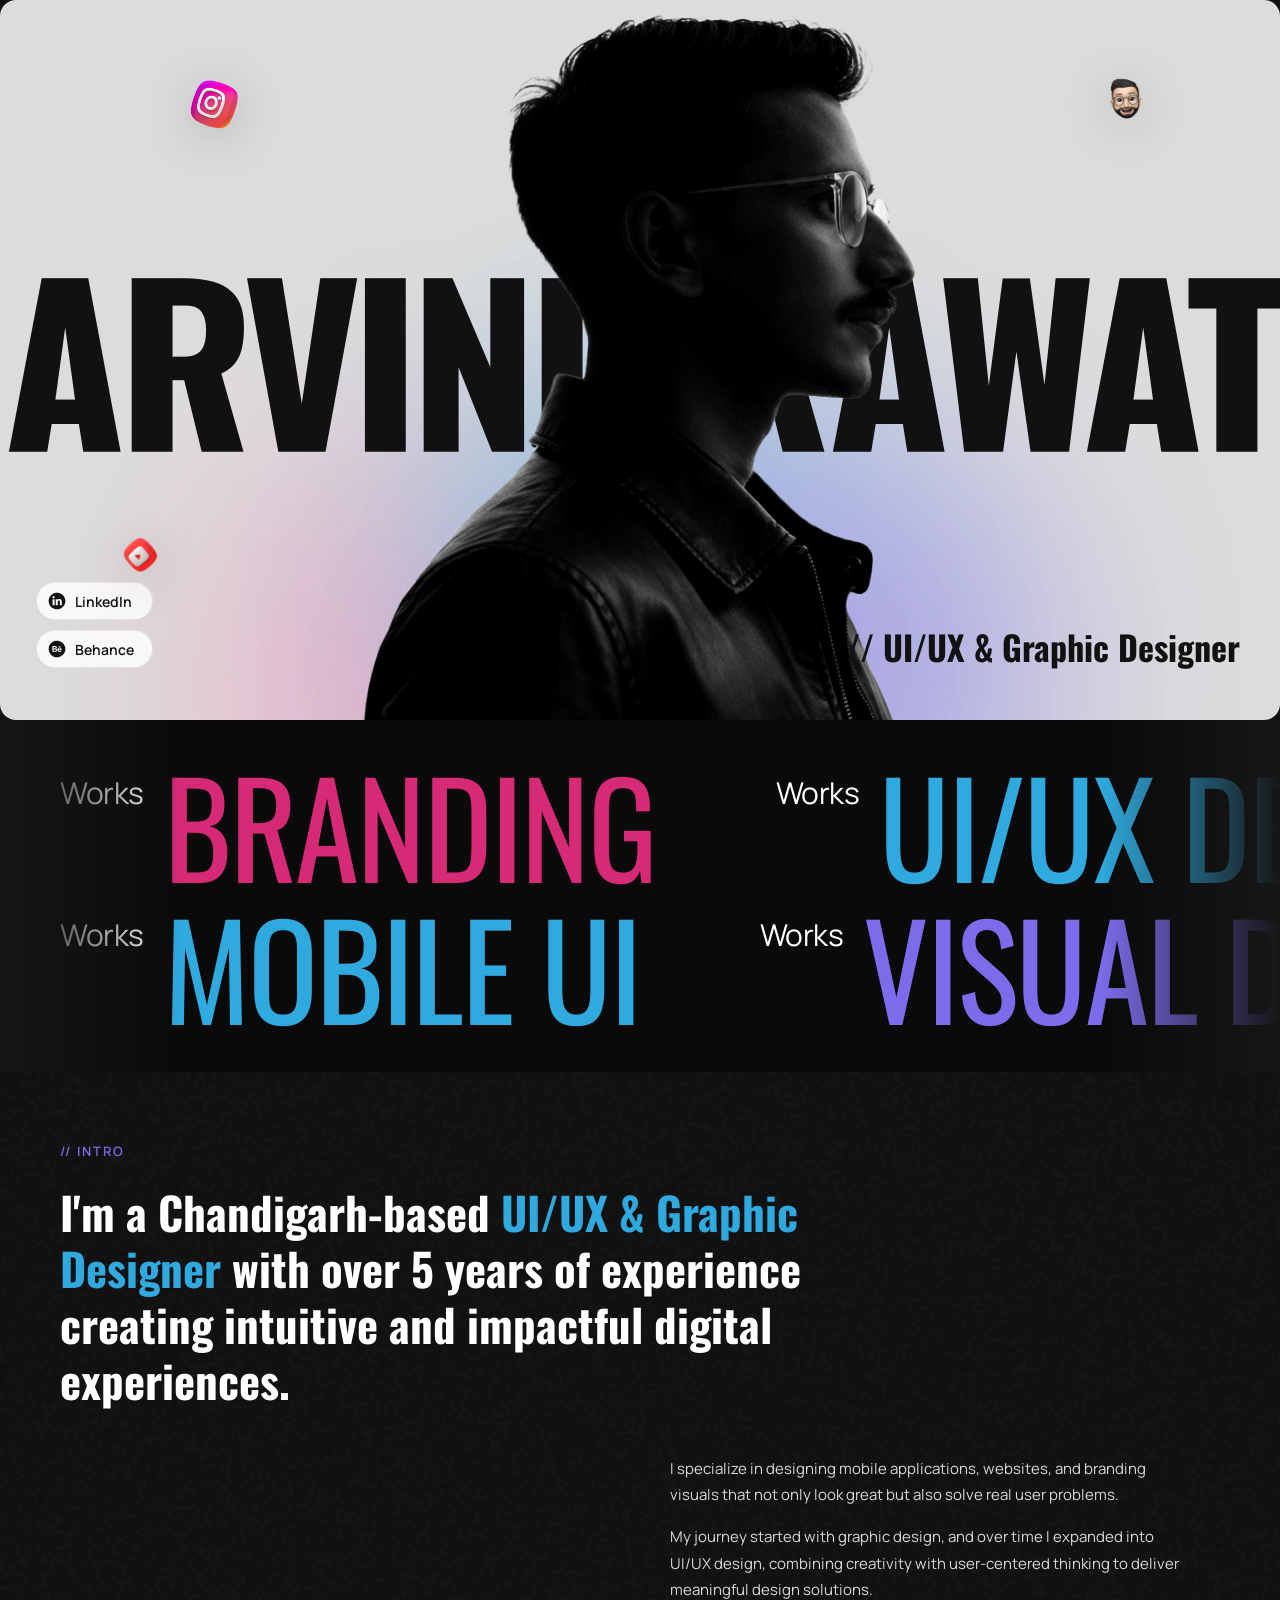
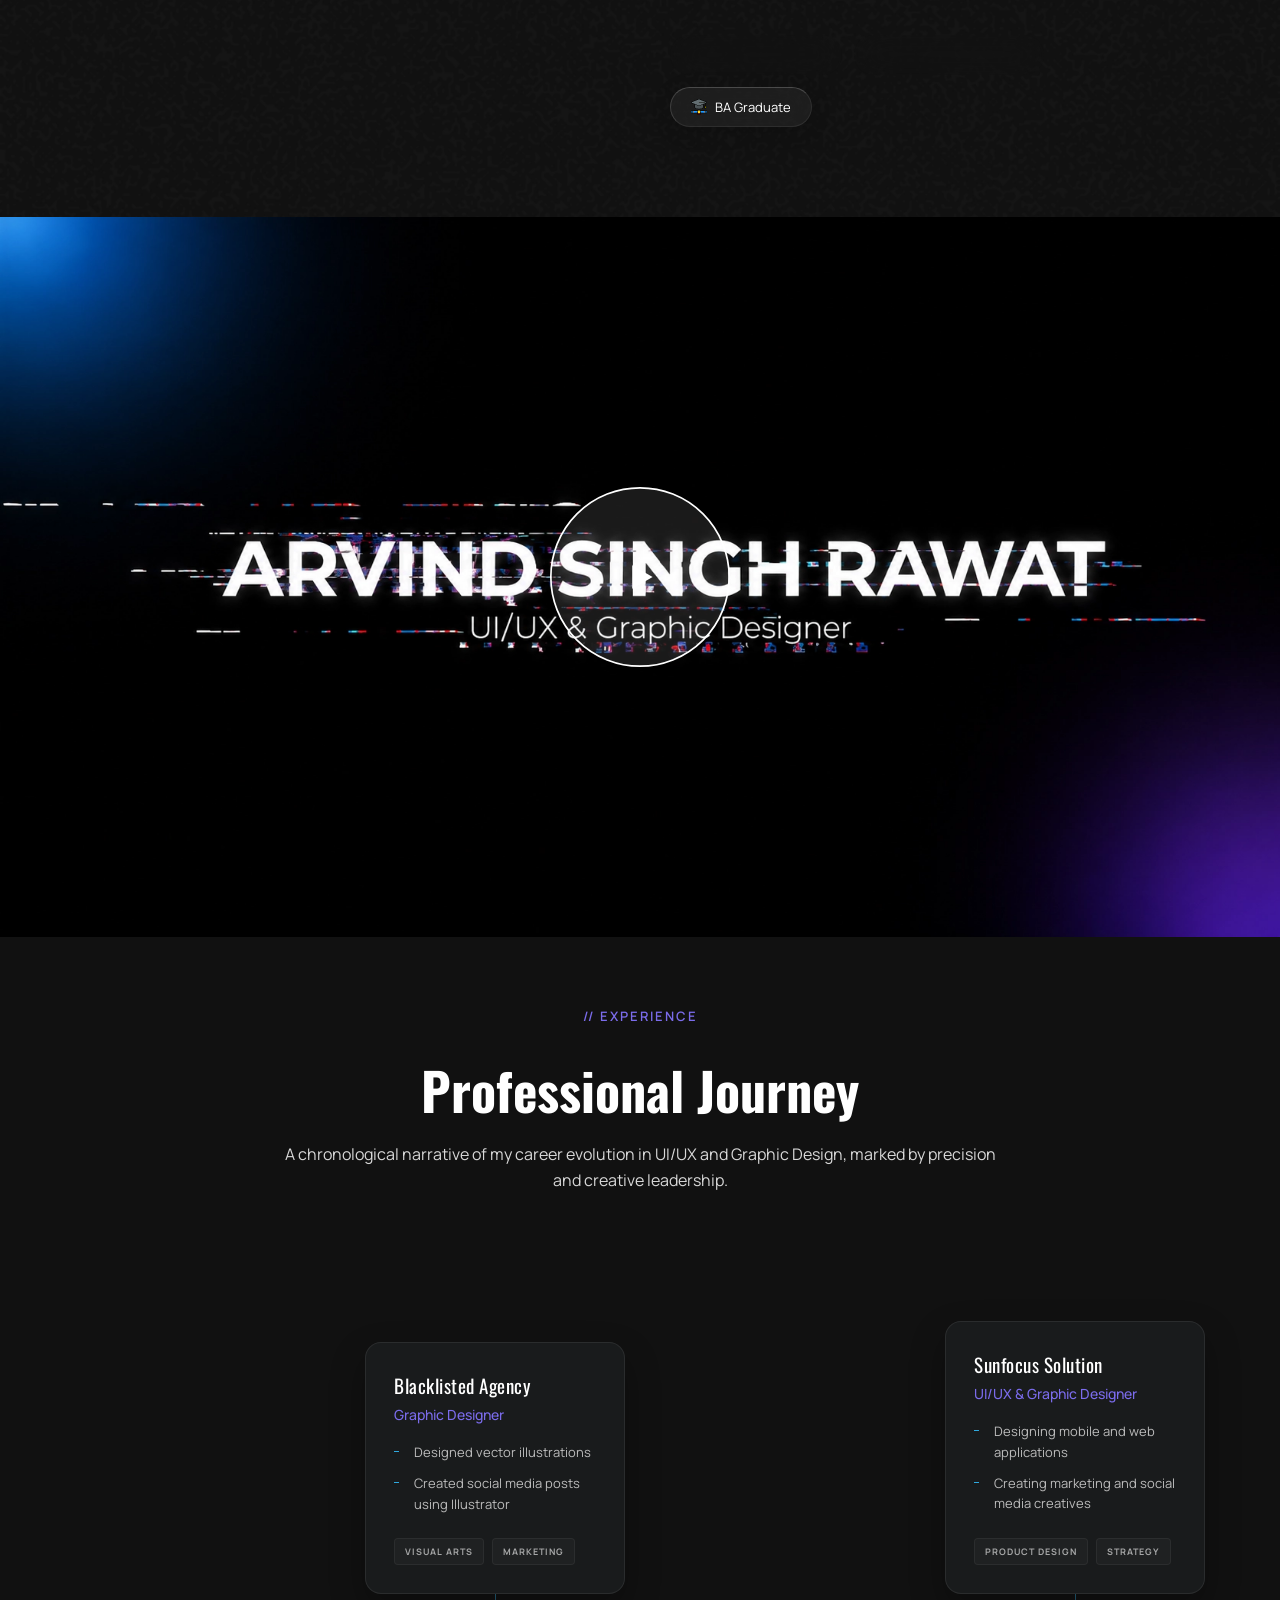
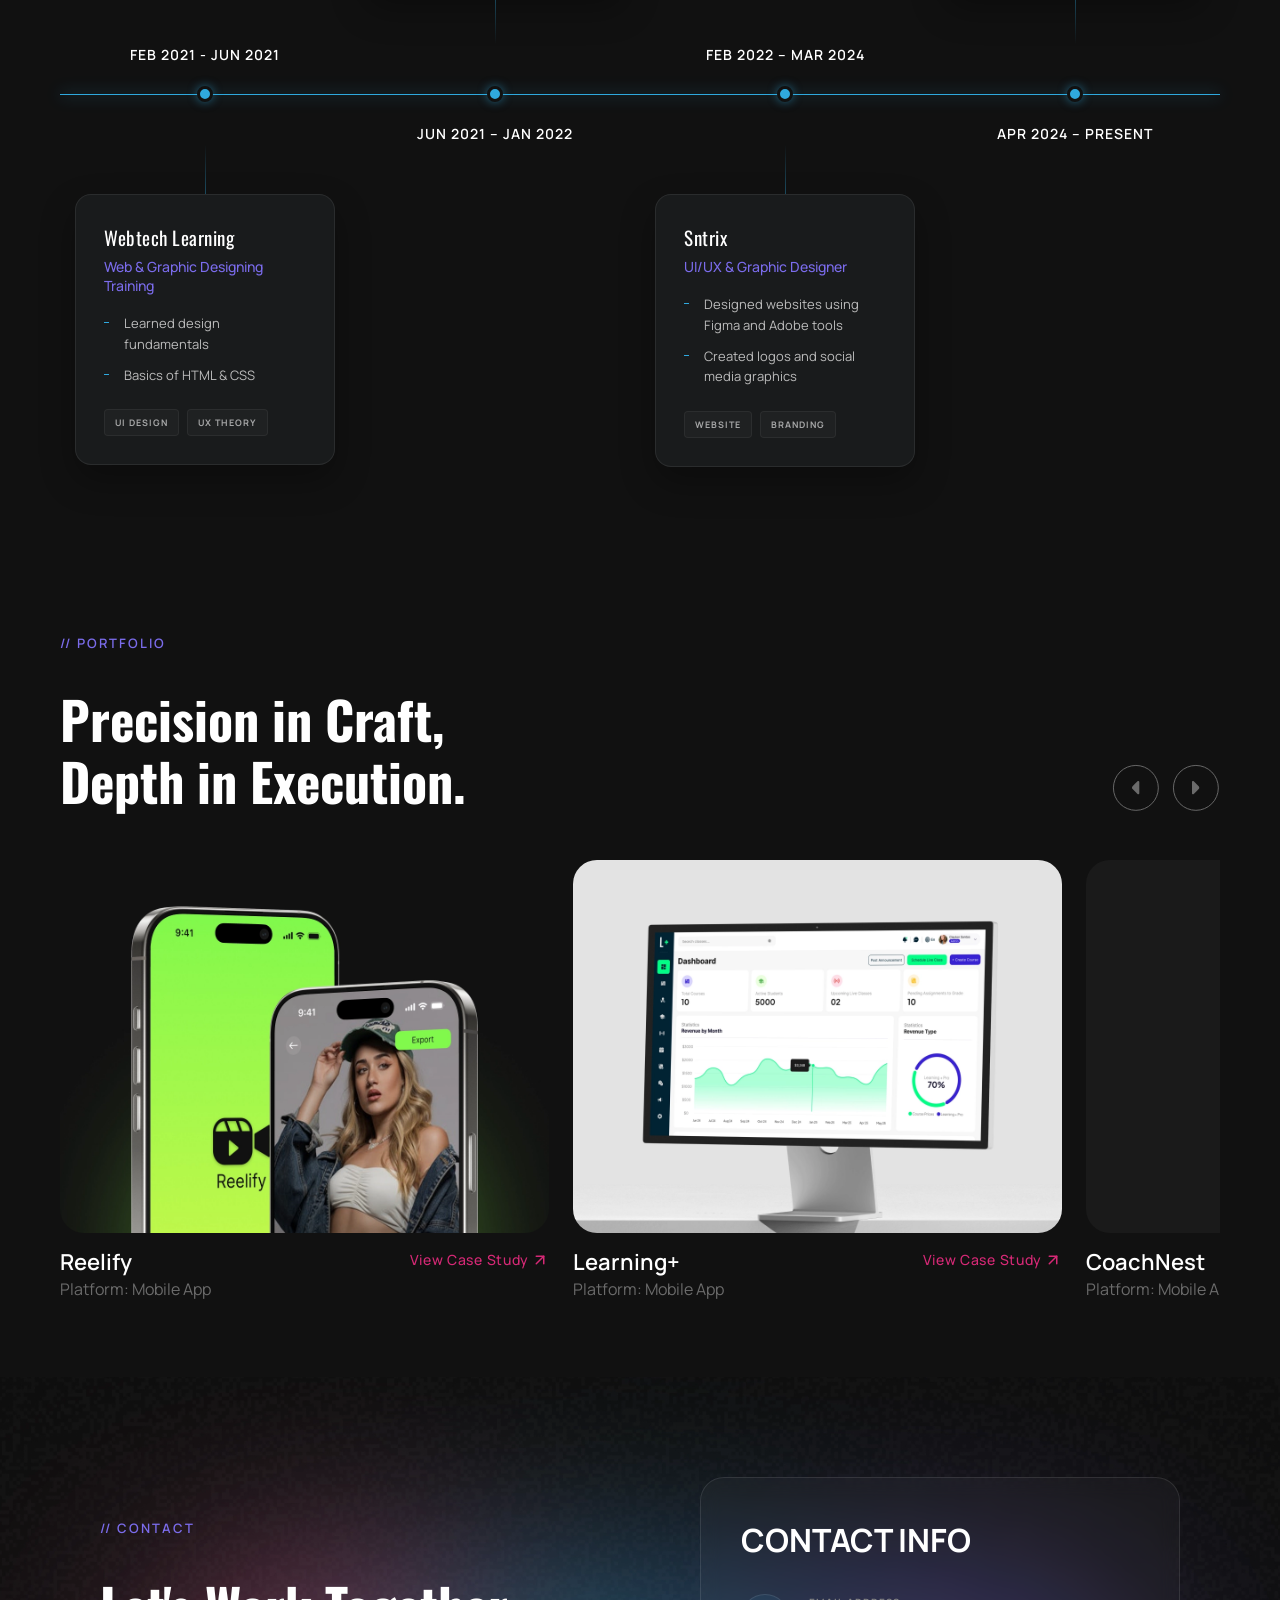
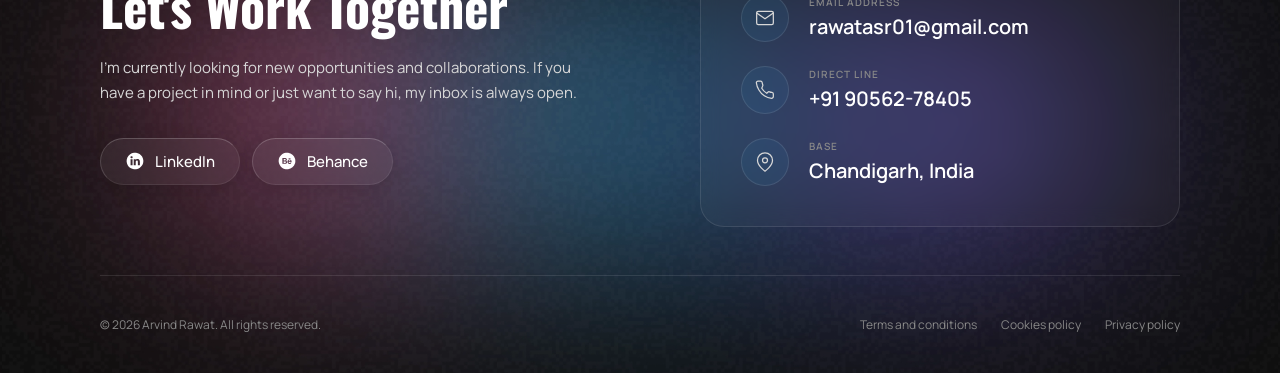
==== commit 11d761ab: "Defer below-fold media assets" ====
--- a/index.html
+++ b/index.html
@@ -206,7 +206,7 @@
     <div class="video-container" id="videoContainer">
       <!-- Thumbnail with Play Button (shown before video loads) -->
       <div class="video-thumbnail" id="videoThumbnail">
-        <img src="assets/webp/videoThuubnail.webp" alt="Video Thumbnail" class="thumbnail-image" loading="lazy" decoding="async">
+        <img src="[data-uri]" data-src="assets/webp/videoThuubnail.webp" alt="Video Thumbnail" class="thumbnail-image" loading="lazy" decoding="async">
         <button class="play-button-overlay" id="playButton" aria-label="Play Video">
           <img src="assets/play button.svg" alt="Play" class="play-icon">
         </button>
@@ -490,8 +490,8 @@
         <div class="port-card">
           <div class="port-img">
             <picture>
-              <source media="(max-width: 768px)" srcset="assets/work%20image/mobile%20view/Reelify%20mobile.webp">
-              <img src="assets/work image/dektop view/Reelify.webp" alt="Reelify" loading="lazy" decoding="async" />
+              <source media="(max-width: 768px)" data-srcset="assets/work%20image/mobile%20view/Reelify%20mobile.webp">
+              <img src="[data-uri]" data-src="assets/work image/dektop view/Reelify.webp" alt="Reelify" loading="lazy" decoding="async" />
             </picture>
           </div>
           <div class="port-foot">
@@ -510,8 +510,8 @@
         <div class="port-card">
           <div class="port-img">
             <picture>
-              <source media="(max-width: 768px)" srcset="assets/work%20image/mobile%20view/Learning+%20mobile.webp">
-              <img src="assets/work image/dektop view/Learning+.webp" alt="Learning+" loading="lazy" decoding="async" />
+              <source media="(max-width: 768px)" data-srcset="assets/work%20image/mobile%20view/Learning+%20mobile.webp">
+              <img src="[data-uri]" data-src="assets/work image/dektop view/Learning+.webp" alt="Learning+" loading="lazy" decoding="async" />
             </picture>
           </div>
           <div class="port-foot">
@@ -530,8 +530,8 @@
         <div class="port-card">
           <div class="port-img">
             <picture>
-              <source media="(max-width: 768px)" srcset="assets/work%20image/mobile%20view/CoachNest%20mobile.webp">
-              <img src="assets/work image/dektop view/CoachNest.webp" alt="CoachNest" loading="lazy" decoding="async" />
+              <source media="(max-width: 768px)" data-srcset="assets/work%20image/mobile%20view/CoachNest%20mobile.webp">
+              <img src="[data-uri]" data-src="assets/work image/dektop view/CoachNest.webp" alt="CoachNest" loading="lazy" decoding="async" />
             </picture>
           </div>
           <div class="port-foot">
@@ -550,8 +550,8 @@
         <div class="port-card">
           <div class="port-img">
             <picture>
-              <source media="(max-width: 768px)" srcset="assets/work%20image/mobile%20view/Expense.AI%20mobile.webp">
-              <img src="assets/work image/dektop view/Expense.AI.webp" alt="Expense.AI" loading="lazy" decoding="async" />
+              <source media="(max-width: 768px)" data-srcset="assets/work%20image/mobile%20view/Expense.AI%20mobile.webp">
+              <img src="[data-uri]" data-src="assets/work image/dektop view/Expense.AI.webp" alt="Expense.AI" loading="lazy" decoding="async" />
             </picture>
           </div>
           <div class="port-foot">
@@ -570,8 +570,8 @@
         <div class="port-card">
           <div class="port-img">
             <picture>
-              <source media="(max-width: 768px)" srcset="assets/work%20image/mobile%20view/EliteX%20Mobile.webp">
-              <img src="assets/work image/dektop view/EliteX.webp" alt="EliteX" loading="lazy" decoding="async" />
+              <source media="(max-width: 768px)" data-srcset="assets/work%20image/mobile%20view/EliteX%20Mobile.webp">
+              <img src="[data-uri]" data-src="assets/work image/dektop view/EliteX.webp" alt="EliteX" loading="lazy" decoding="async" />
             </picture>
           </div>
           <div class="port-foot">
@@ -590,8 +590,8 @@
         <div class="port-card">
           <div class="port-img">
             <picture>
-              <source media="(max-width: 768px)" srcset="assets/work%20image/mobile%20view/MedBot%20mobile.webp">
-              <img src="assets/work image/dektop view/MedBot.webp" alt="MedBot" loading="lazy" decoding="async" />
+              <source media="(max-width: 768px)" data-srcset="assets/work%20image/mobile%20view/MedBot%20mobile.webp">
+              <img src="[data-uri]" data-src="assets/work image/dektop view/MedBot.webp" alt="MedBot" loading="lazy" decoding="async" />
             </picture>
           </div>
           <div class="port-foot">
@@ -610,8 +610,8 @@
         <div class="port-card">
           <div class="port-img">
             <picture>
-              <source media="(max-width: 768px)" srcset="assets/work%20image/mobile%20view/Recipes%20Roots%20mobile.webp">
-              <img src="assets/work image/dektop view/Recipes Roots.webp" alt="Recipes Roots" loading="lazy" decoding="async" />
+              <source media="(max-width: 768px)" data-srcset="assets/work%20image/mobile%20view/Recipes%20Roots%20mobile.webp">
+              <img src="[data-uri]" data-src="assets/work image/dektop view/Recipes Roots.webp" alt="Recipes Roots" loading="lazy" decoding="async" />
             </picture>
           </div>
           <div class="port-foot">
@@ -630,8 +630,8 @@
         <div class="port-card">
           <div class="port-img">
             <picture>
-              <source media="(max-width: 768px)" srcset="assets/work%20image/mobile%20view/Agency%20mobile.webp">
-              <img src="assets/work image/dektop view/Agency.webp" alt="Agency" loading="lazy" decoding="async" />
+              <source media="(max-width: 768px)" data-srcset="assets/work%20image/mobile%20view/Agency%20mobile.webp">
+              <img src="[data-uri]" data-src="assets/work image/dektop view/Agency.webp" alt="Agency" loading="lazy" decoding="async" />
             </picture>
           </div>
           <div class="port-foot">
@@ -650,8 +650,8 @@
         <div class="port-card">
           <div class="port-img">
             <picture>
-              <source media="(max-width: 768px)" srcset="assets/work%20image/mobile%20view/Designing%20Agency%20mobile.webp">
-              <img src="assets/work image/dektop view/Designing Agency.webp" alt="Designing Agency" loading="lazy" decoding="async" />
+              <source media="(max-width: 768px)" data-srcset="assets/work%20image/mobile%20view/Designing%20Agency%20mobile.webp">
+              <img src="[data-uri]" data-src="assets/work image/dektop view/Designing Agency.webp" alt="Designing Agency" loading="lazy" decoding="async" />
             </picture>
           </div>
           <div class="port-foot">
@@ -670,8 +670,8 @@
         <div class="port-card">
           <div class="port-img">
             <picture>
-              <source media="(max-width: 768px)" srcset="assets/work%20image/mobile%20view/Learning+%20(website)%20mobile.webp">
-              <img src="assets/work image/dektop view/Learning+ (website).webp" alt="Learning+ Website" loading="lazy" decoding="async" />
+              <source media="(max-width: 768px)" data-srcset="assets/work%20image/mobile%20view/Learning+%20(website)%20mobile.webp">
+              <img src="[data-uri]" data-src="assets/work image/dektop view/Learning+ (website).webp" alt="Learning+ Website" loading="lazy" decoding="async" />
             </picture>
           </div>
           <div class="port-foot">
@@ -690,8 +690,8 @@
         <div class="port-card">
           <div class="port-img">
             <picture>
-              <source media="(max-width: 768px)" srcset="assets/work%20image/mobile%20view/NexBlock%20mobile.webp">
-              <img src="assets/work image/dektop view/NexBlock.webp" alt="NexBlock" loading="lazy" decoding="async" />
+              <source media="(max-width: 768px)" data-srcset="assets/work%20image/mobile%20view/NexBlock%20mobile.webp">
+              <img src="[data-uri]" data-src="assets/work image/dektop view/NexBlock.webp" alt="NexBlock" loading="lazy" decoding="async" />
             </picture>
           </div>
           <div class="port-foot">
@@ -710,8 +710,8 @@
         <div class="port-card">
           <div class="port-img">
             <picture>
-              <source media="(max-width: 768px)" srcset="assets/work%20image/mobile%20view/RefineHuman%20mobile.webp">
-              <img src="assets/work image/dektop view/RefineHuman.webp" alt="RefineHuman" loading="lazy" decoding="async" />
+              <source media="(max-width: 768px)" data-srcset="assets/work%20image/mobile%20view/RefineHuman%20mobile.webp">
+              <img src="[data-uri]" data-src="assets/work image/dektop view/RefineHuman.webp" alt="RefineHuman" loading="lazy" decoding="async" />
             </picture>
           </div>
           <div class="port-foot">
@@ -730,8 +730,8 @@
         <div class="port-card">
           <div class="port-img">
             <picture>
-              <source media="(max-width: 768px)" srcset="assets/work%20image/mobile%20view/Éclat%20Gems%20mobile.webp">
-              <img src="assets/work image/dektop view/Éclat Gems.webp" alt="Éclat Gems" loading="lazy" decoding="async" />
+              <source media="(max-width: 768px)" data-srcset="assets/work%20image/mobile%20view/Éclat%20Gems%20mobile.webp">
+              <img src="[data-uri]" data-src="assets/work image/dektop view/Éclat Gems.webp" alt="Éclat Gems" loading="lazy" decoding="async" />
             </picture>
           </div>
           <div class="port-foot">
--- a/styles/site.css
+++ b/styles/site.css
@@ -686,7 +686,7 @@
   height: 780px;
   min-height: 780px;
   overflow: hidden;
-  background-image: url('../../assets/webp/bg.webp');
+  background-image: url('../assets/webp/bg.webp');
   background-size: cover;
   background-position: center;
   background-repeat: no-repeat;
@@ -947,7 +947,7 @@
     height: 500px;
     min-height: 500px;
     overflow: hidden;
-    background-image: url('../../assets/webp/bg.webp');
+    background-image: url('../assets/webp/hero Bg Mobile.webp');
     background-size: cover;
     background-position: center center;
     border-radius: 0;
@@ -1215,7 +1215,14 @@
 
 @media (min-width: 769px) {
   .intro-sec.lazy-bg-loaded {
-    background: #0d0d0d url("../../assets/webp/Intro BG.webp") no-repeat center center / cover;
+    background: #0d0d0d url("../assets/webp/Intro BG.webp") no-repeat center center / cover;
+  }
+}
+
+@media (max-width: 768px) {
+  .intro-sec,
+  .intro-sec.lazy-bg-loaded {
+    background: #0d0d0d url("../assets/webp/Intro Bg Mobile.webp") no-repeat center center / cover;
   }
 }
 
@@ -2113,7 +2120,7 @@
 }
 
 #contact.lazy-bg-loaded {
-  background-image: url('../../assets/webp/Footer BG.webp');
+  background-image: url('../assets/webp/Footer BG.webp');
 }
 
 .contact-container {
@@ -2297,7 +2304,7 @@
 
 @media (max-width: 768px) {
   #contact.lazy-bg-loaded {
-    background-image: url('../../assets/webp/contact bg mobile.webp');
+    background-image: url('../assets/webp/contact bg mobile.webp');
   }
 }
 
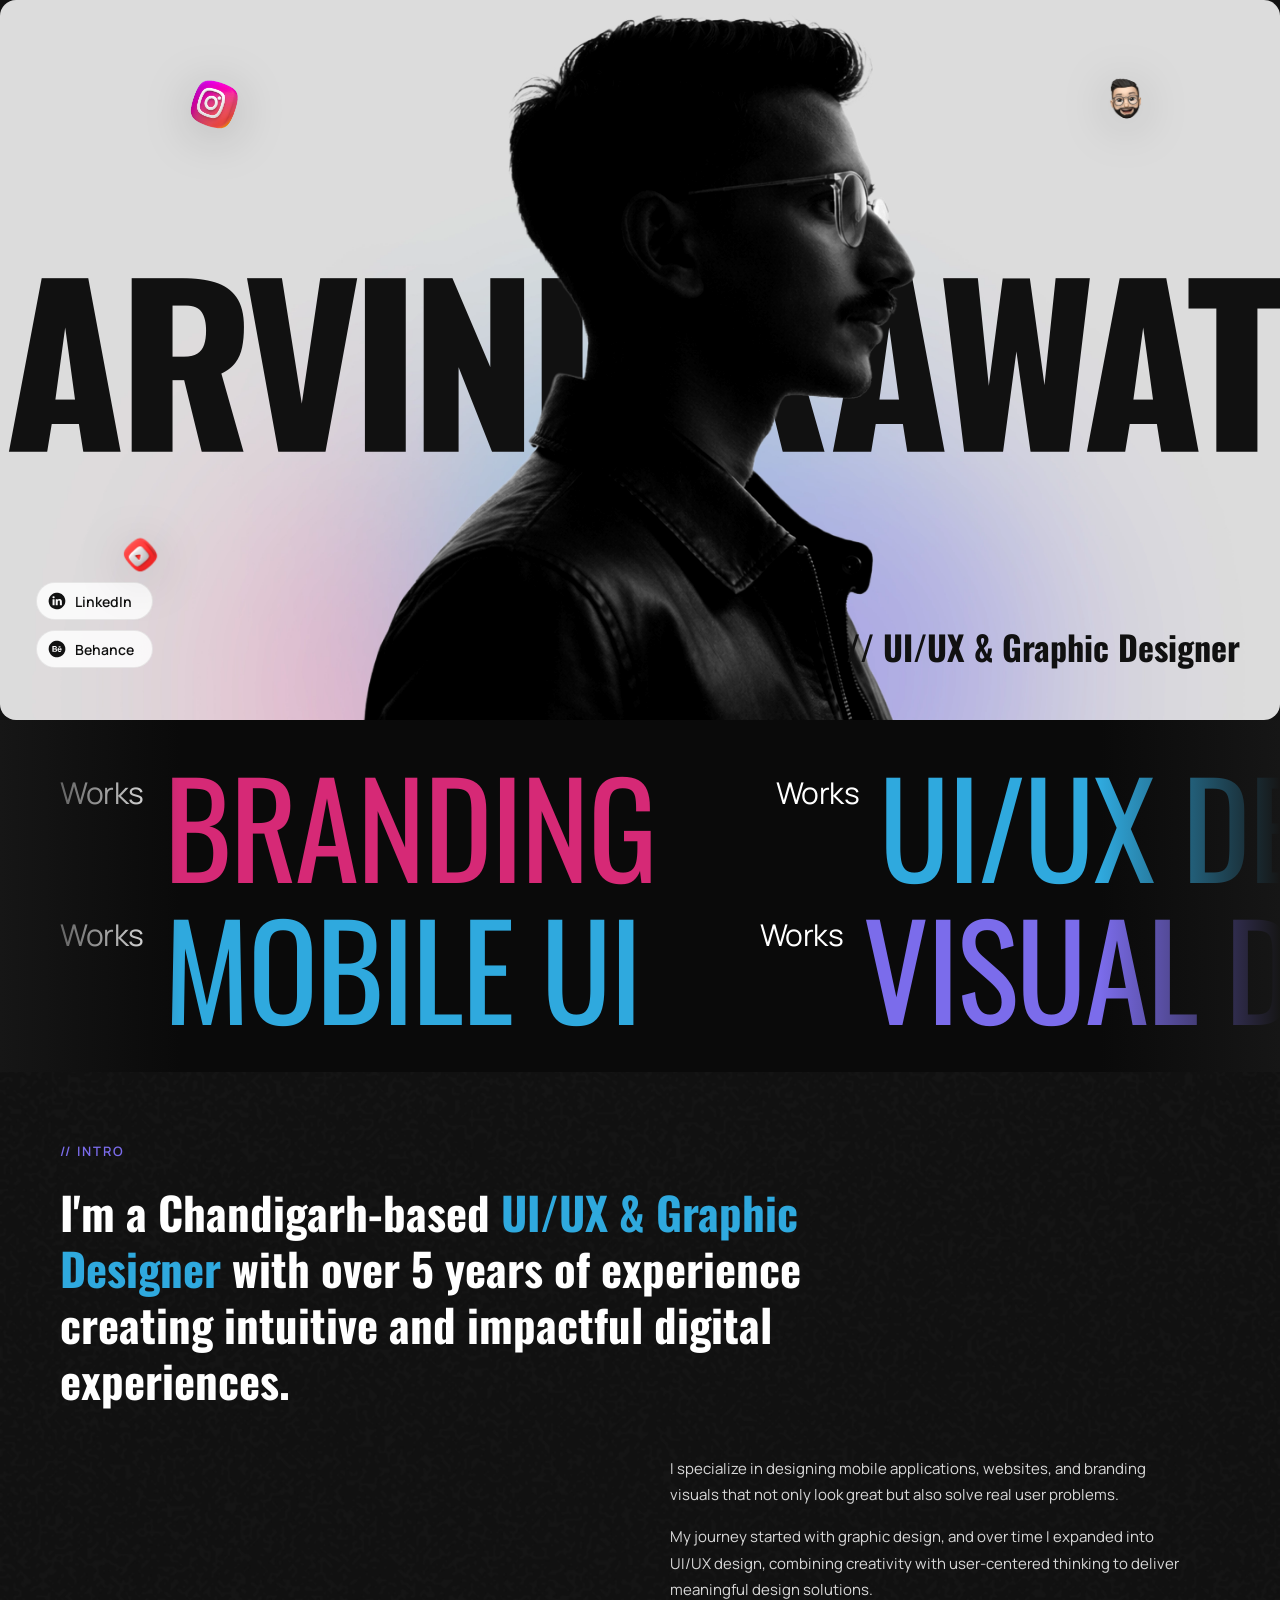
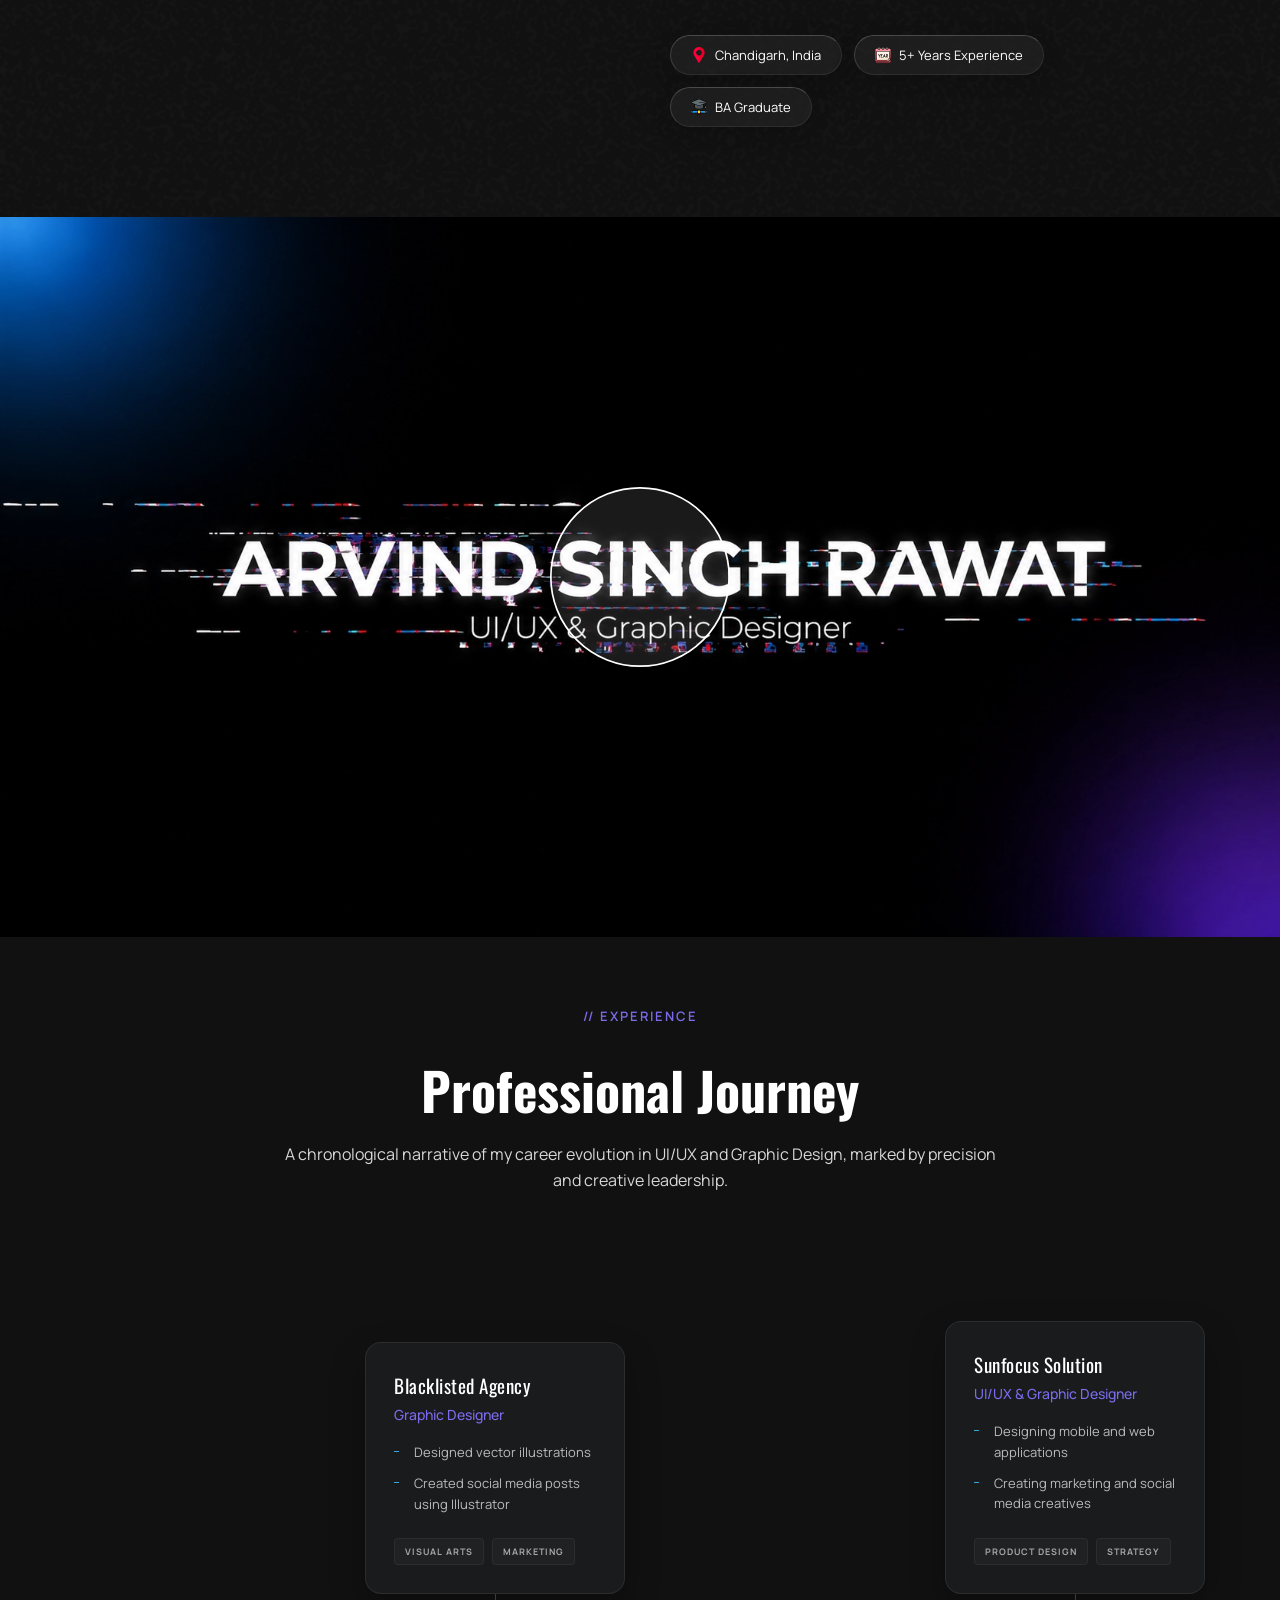
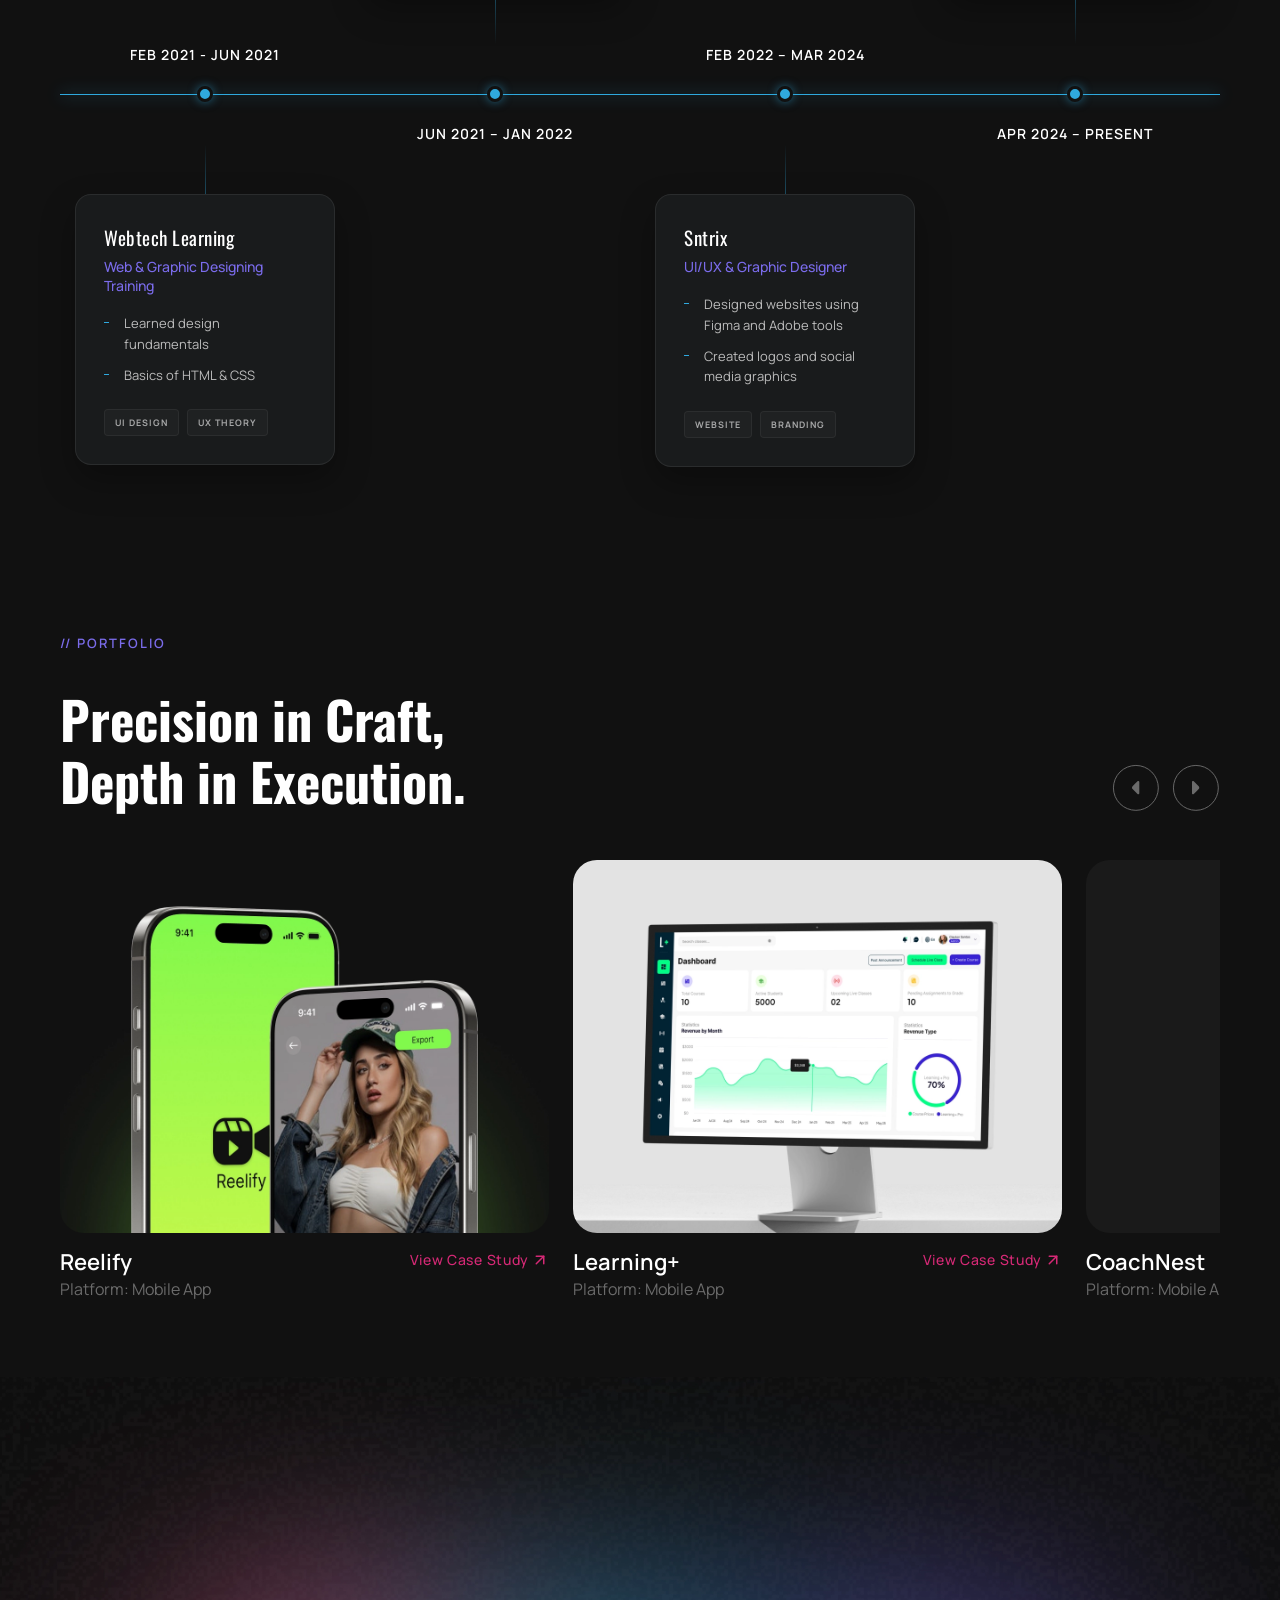
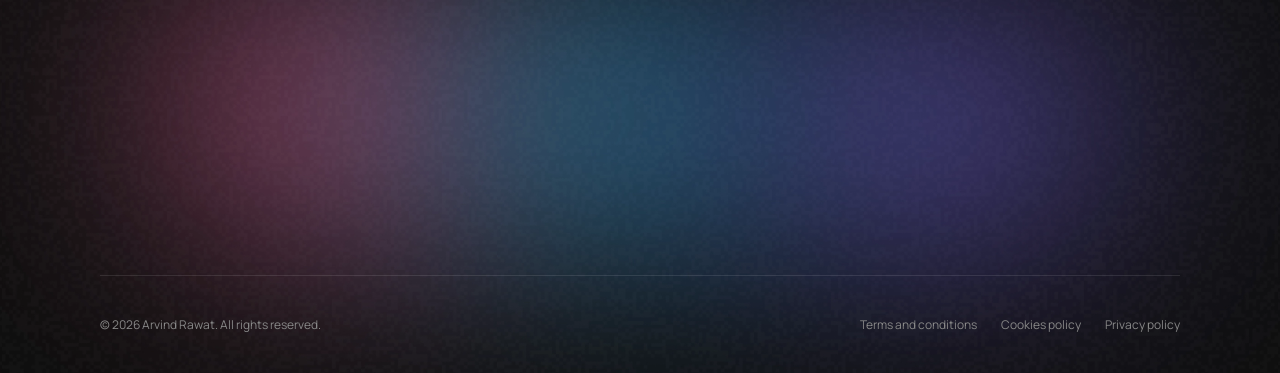
==== commit e587abba: "Use lighter hero icon assets" ====
--- a/index.html
+++ b/index.html
@@ -98,9 +98,9 @@
       </a>
     </div>
 
-    <div class="fi fi-ig"><img src="assets/Instagram.png" alt="Instagram" decoding="async" /></div>
-    <div class="fi fi-yt"><img src="assets/Youtube.png" alt="YouTube" decoding="async" /></div>
-    <div class="fi fi-mm"><img src="assets/Male Memojis.png" alt="Memoji" decoding="async" /></div>
+    <div class="fi fi-ig"><img src="assets/webp/Instagram.webp" alt="Instagram" decoding="async" /></div>
+    <div class="fi fi-yt"><img src="assets/webp/Youtube.webp" alt="YouTube" decoding="async" /></div>
+    <div class="fi fi-mm"><img src="assets/webp/Male Memojis.webp" alt="Memoji" decoding="async" /></div>
   </section>
 
   <!-- ═══════════════════════════ MARQUEE ═══════════════════════════ -->
